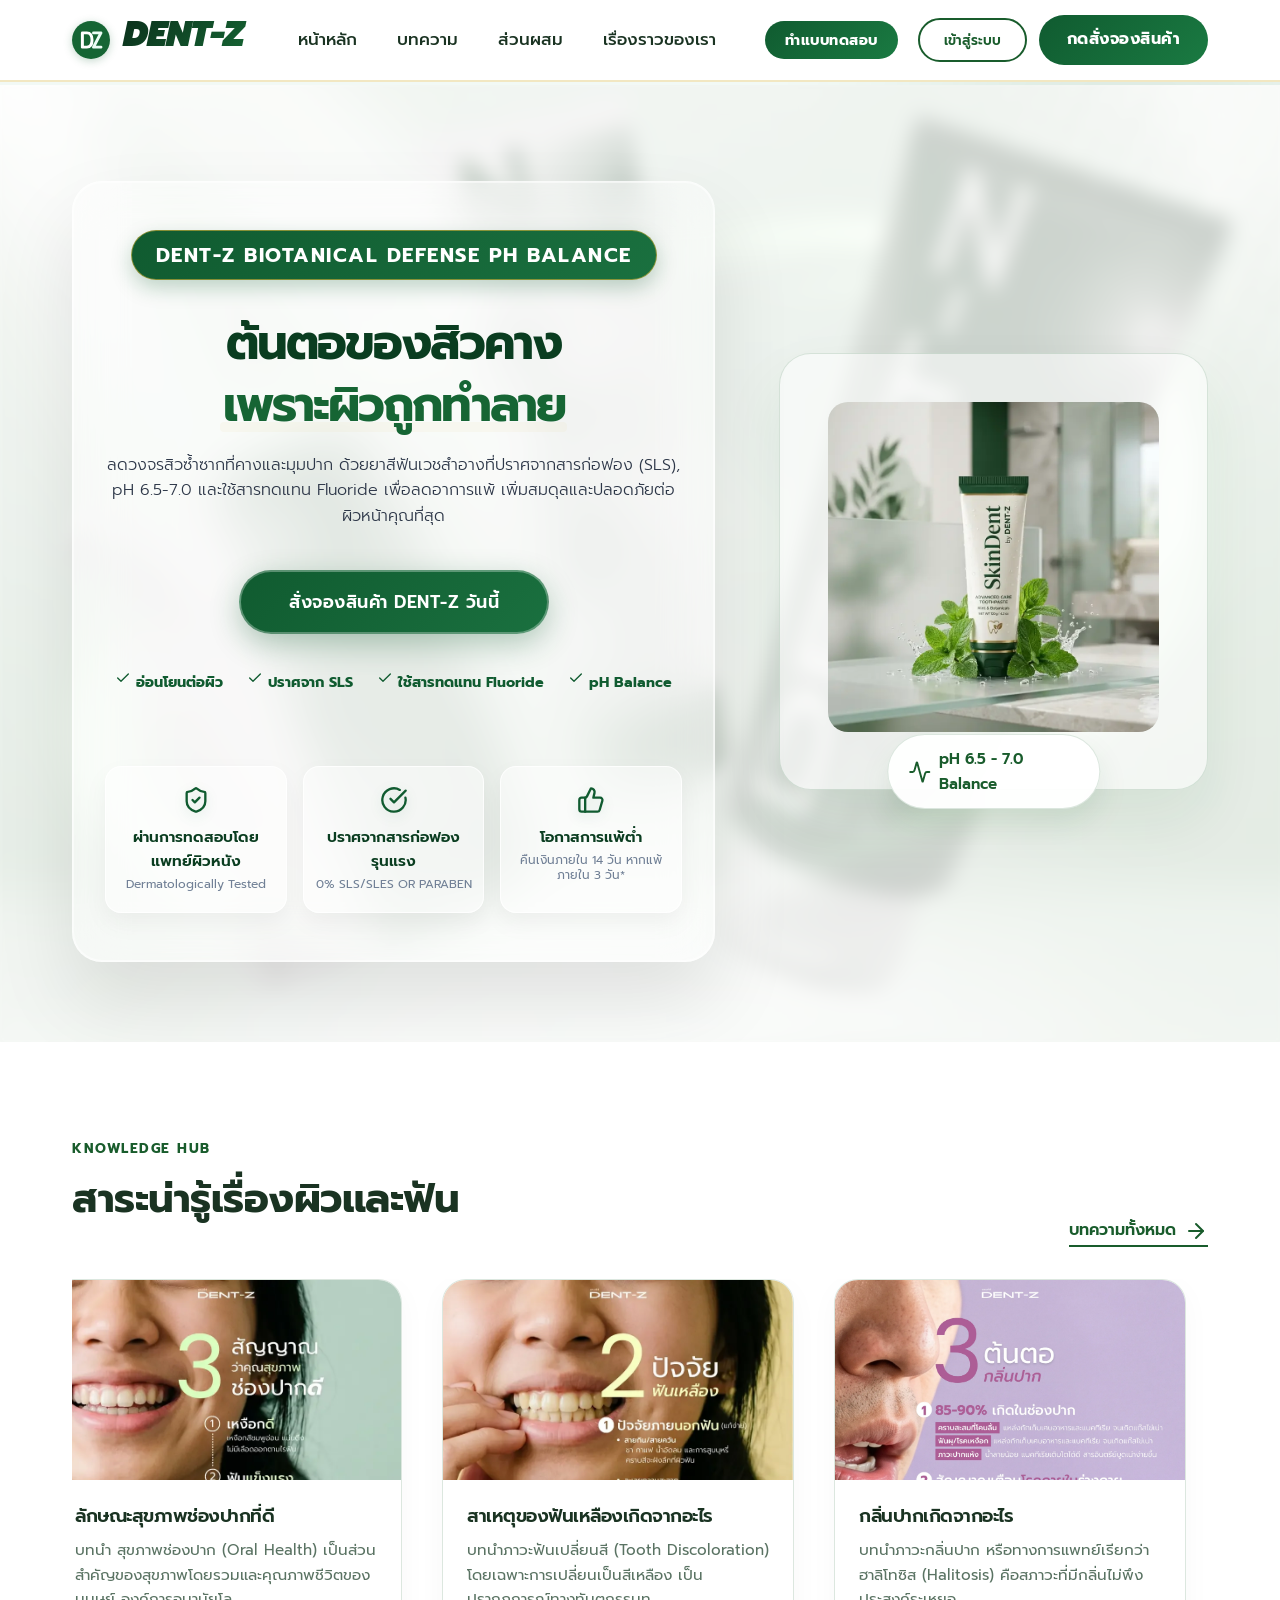
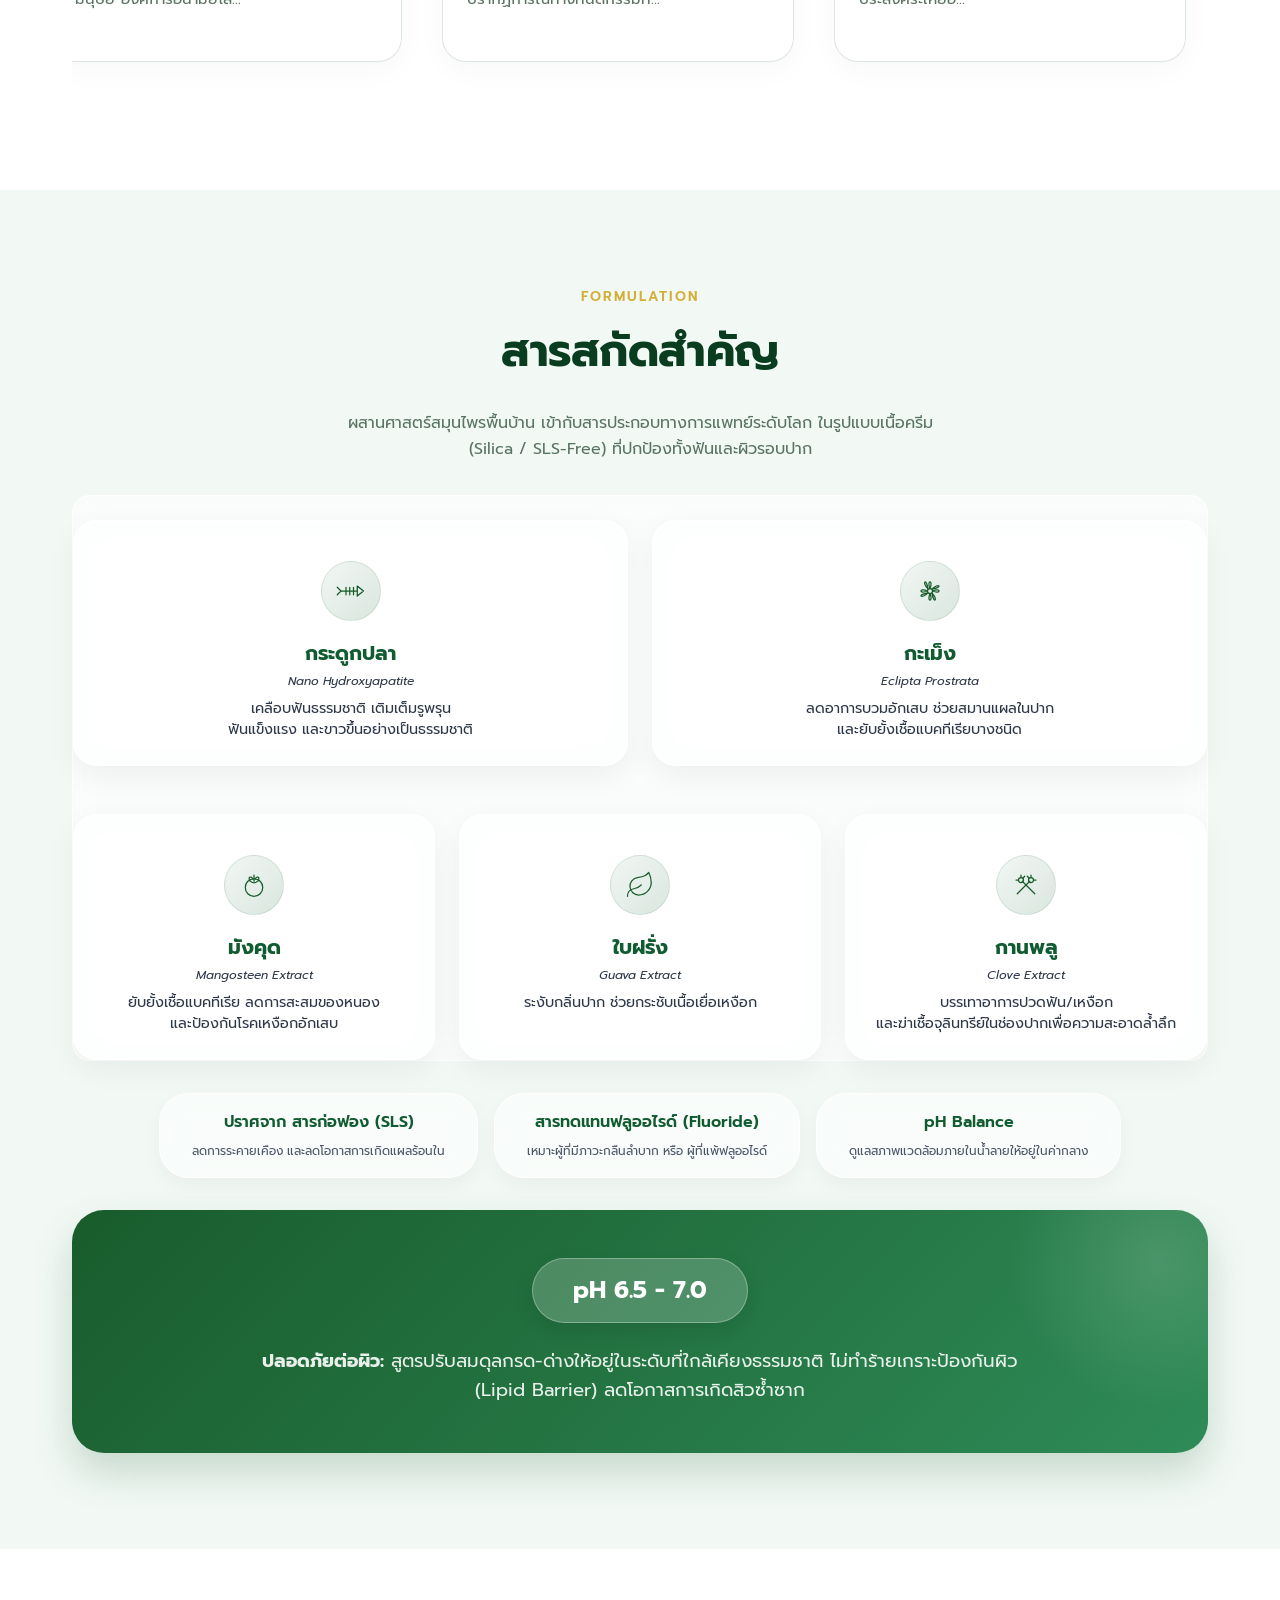
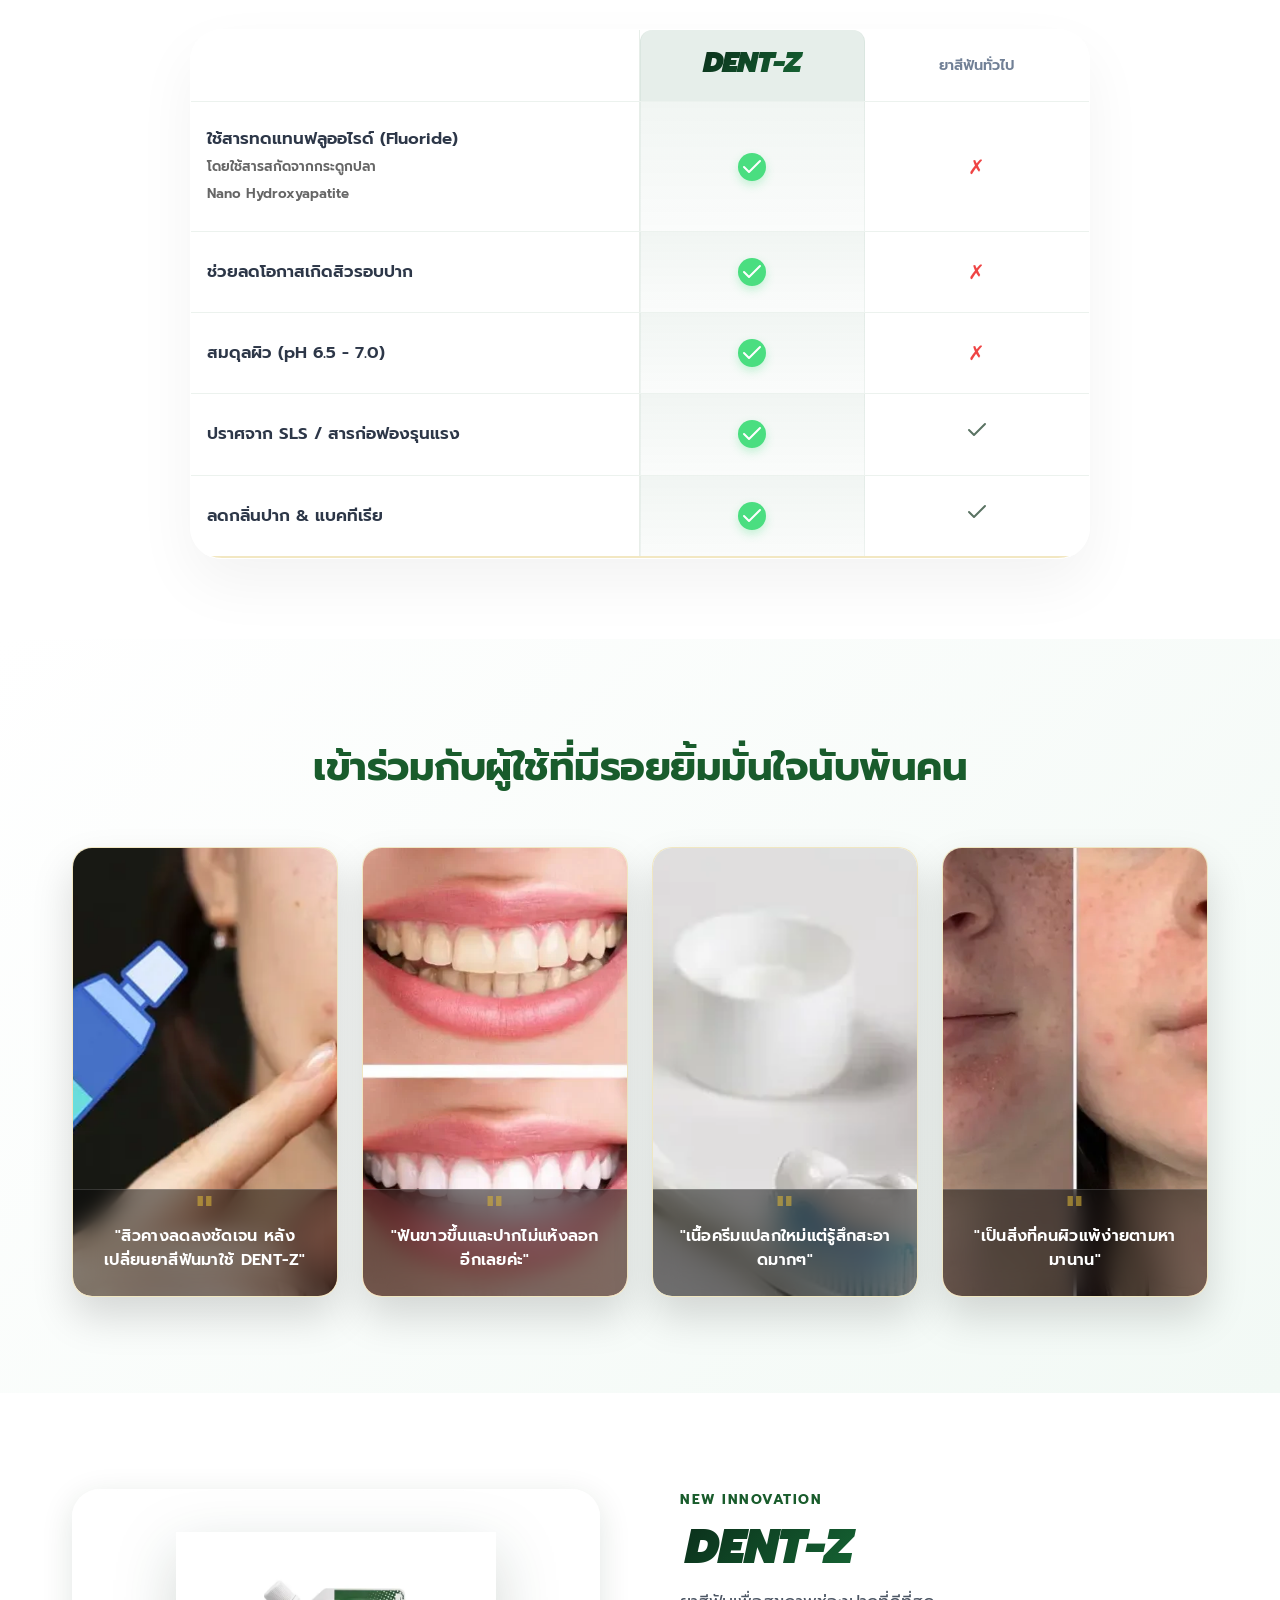
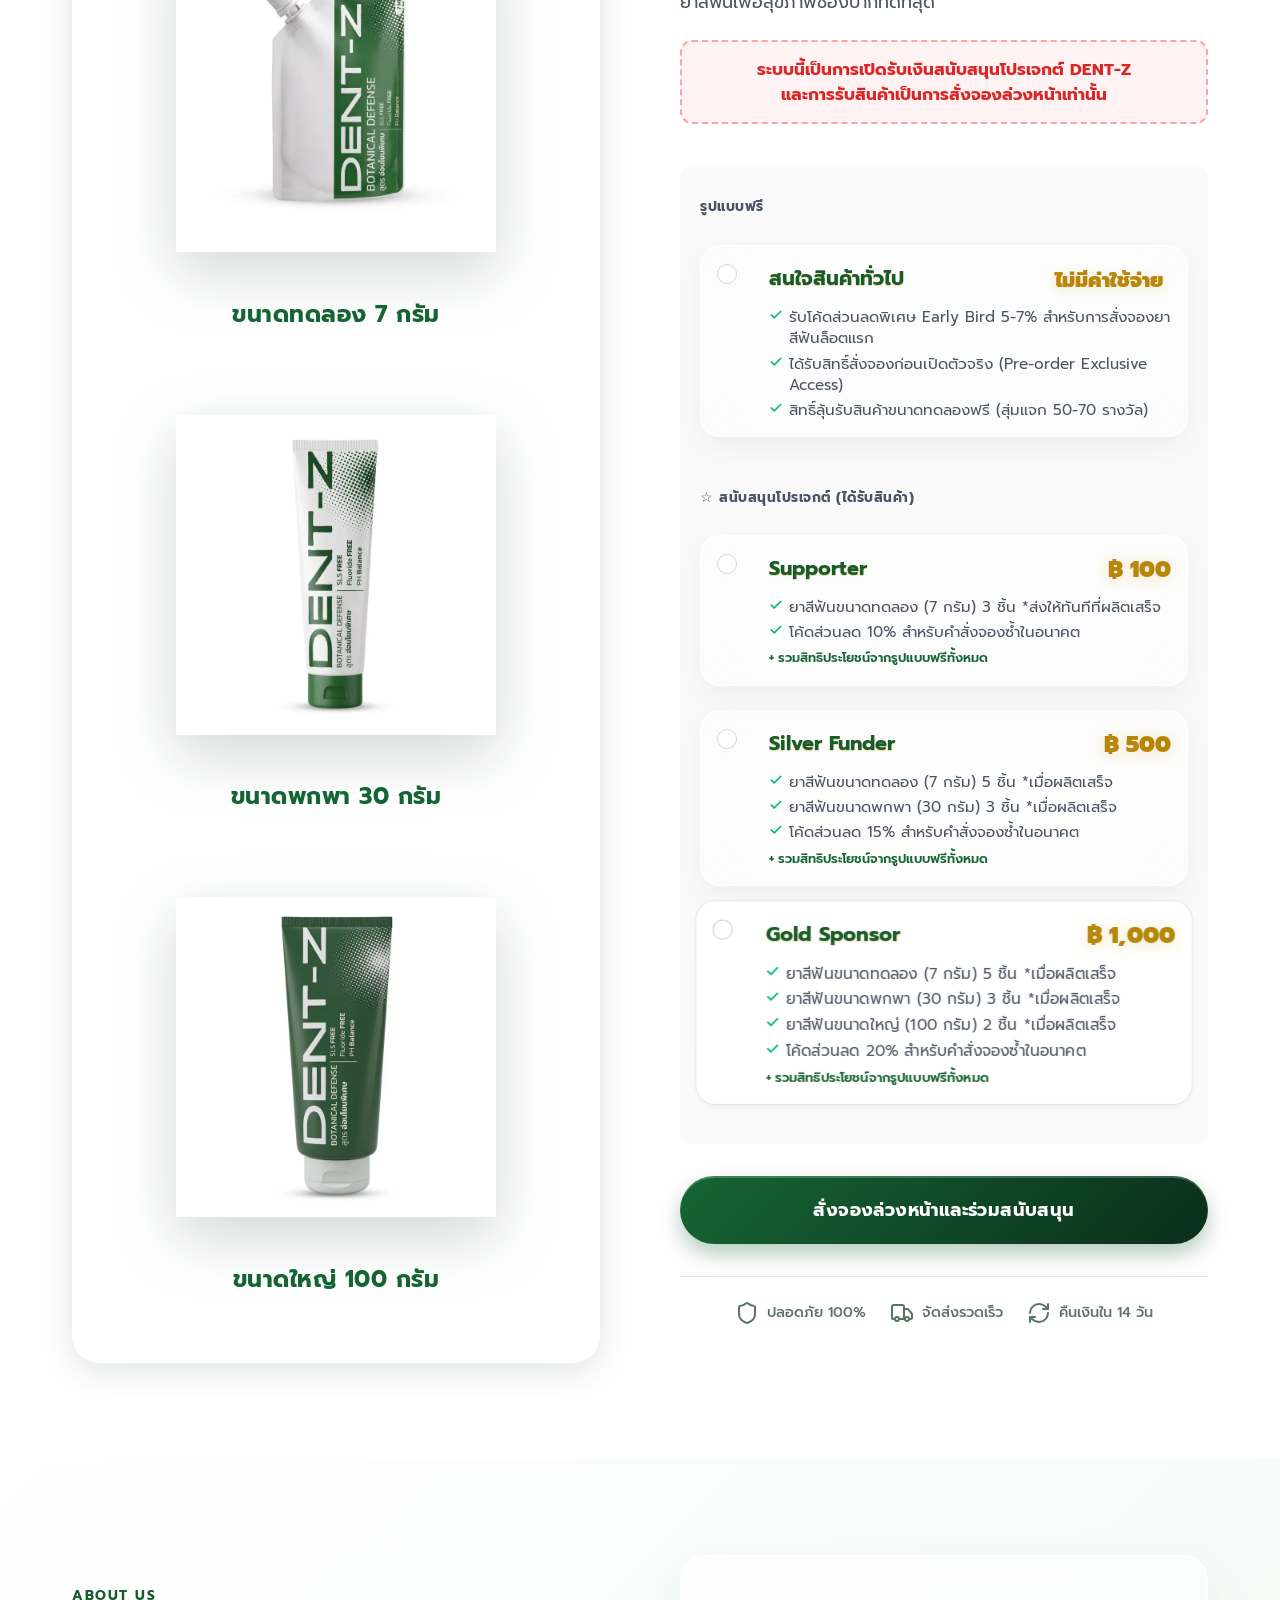
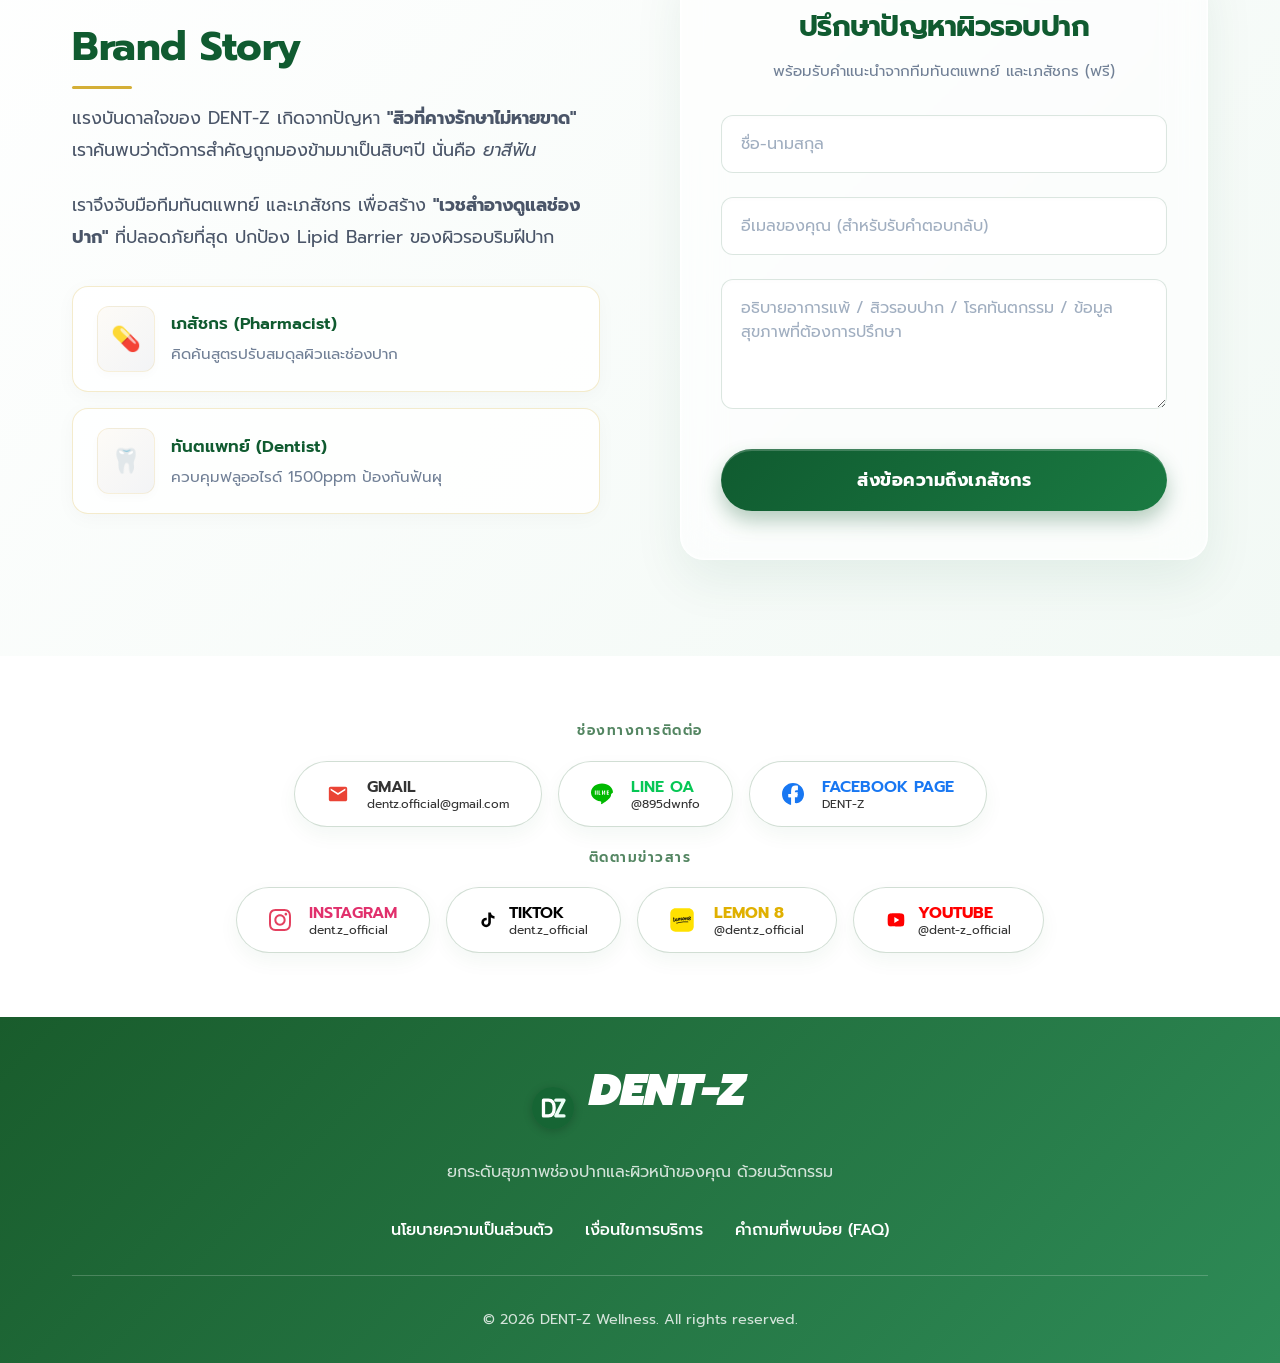
==== index.html @ 04acdfff "fix: update contact channel logos to official brand SVGs, add header logo, and fix order success mod" ====
<!DOCTYPE html><html lang="en"><head>

<!-- DENTZ DATA SECURITY -->
<script id="dentz-data-security">
// Prevent Right-Click
document.addEventListener('contextmenu', function(e) { e.preventDefault(); });
// Prevent DevTools and View Source Shortcuts
document.addEventListener('keydown', function(e) {
  if (e.keyCode === 123) { e.preventDefault(); return false; } // F12
  if (e.ctrlKey && e.shiftKey && (e.keyCode === 73 || e.keyCode === 74 || e.keyCode === 67)) { e.preventDefault(); return false; } // Ctrl+Shift+I/J/C
  if (e.ctrlKey && e.keyCode === 85) { e.preventDefault(); return false; } // Ctrl+U
  if (e.metaKey && e.altKey && (e.keyCode === 73 || e.keyCode === 74 || e.keyCode === 67 || e.keyCode === 85)) { e.preventDefault(); return false; } // Mac equivalent
});
</script>

<script>
  // Polyfills for Firebase Firestore WebChannel bug
  if (typeof AbortController !== 'undefined') {
    AbortController.prototype.cancel = function() { this.abort(); };
  }
  if (typeof XMLHttpRequest !== 'undefined') {
    XMLHttpRequest.prototype.cancel = function() { this.abort(); };
  }
  if (typeof Promise !== 'undefined') {
    Promise.prototype.cancel = function() {};
  }
</script>

    <meta charset="UTF-8">
    <link rel="icon" type="image/svg+xml" href="[data-uri]">
    <meta name="viewport" content="width=device-width, initial-scale=1.0">
    
    <!-- Google Search Console Verification -->
    <meta name="google-site-verification" content="6zXp6u0WmiZlhCP2cnBfmGcrrglFBSzkyrXDxA5XSsM" />
    
    <!-- DENT-Z SEO Tags -->
    <meta name="description" content="DENT-Z นวัตกรรมดูแลผิวรอบปาก ปกป้องและบำรุงอย่างล้ำลึก ลดปัญหาผิวแห้งลอก เพื่อรอยยิ้มที่มั่นใจของคุณ">
    <meta name="keywords" content="DENT-Z, ดูแลผิวรอบปาก, ริมฝีปาก, นวัตกรรมผิวรอบปาก, ลิปสติก, แพทย์, เภสัชกร, ฟัน, รอยยิ้ม">
    <meta property="og:title" content="DENT-Z | นวัตกรรมดูแลผิวรอบปากที่ดีที่สุด">
    <meta property="og:description" content="DENT-Z นวัตกรรมดูแลผิวรอบปาก ปกป้องและบำรุงอย่างล้ำลึก ลดปัญหาผิวแห้งลอก เพื่อรอยยิ้มที่มั่นใจของคุณ">
    <meta property="og:type" content="website">
    <meta property="og:url" content="https://dentz-web.github.io/dentz-website/">
    <meta property="og:image" content="https://dentz-web.github.io/dentz-website/vite.svg">
    
    
    <!-- Favicon & Web App Identity -->
    <link rel="icon" type="image/png" sizes="48x48" href="https://dentz-web.github.io/dentz-website/favicon-48.png" />
    <link rel="icon" type="image/svg+xml" href="https://dentz-web.github.io/dentz-website/favicon.svg" />
    <link rel="shortcut icon" href="https://dentz-web.github.io/dentz-website/favicon-48.png" />
    <link rel="apple-touch-icon" sizes="192x192" href="https://dentz-web.github.io/dentz-website/favicon-192.png" />
    <meta name="apple-mobile-web-app-title" content="Dent-Z">
    <meta name="application-name" content="Dent-Z">
    
    
    <!-- Google Site Name & Structured Data -->
    <meta property="og:site_name" content="DENT-Z">
    <script type="application/ld+json">
    {
      "@context": "https://schema.org",
      "@type": "WebSite",
      "name": "DENT-Z",
      "alternateName": ["Dent-Z", "เดนท์ซี"],
      "url": "https://dentz-web.github.io/dentz-website/"
    }
    </script>
    <script type="application/ld+json">
    {
      "@context": "https://schema.org",
      "@type": "Organization",
      "name": "DENT-Z",
      "url": "https://dentz-web.github.io/dentz-website/",
      "logo": "https://dentz-web.github.io/dentz-website/favicon.svg"
    }
    </script>
    
    <title>DENT-Z | นวัตกรรมดูแลผิวรอบปากที่ดีที่สุด</title>
    <script type="module" crossorigin="">var e=Object.create,t=Object.defineProperty,n=Object.getOwnPropertyDescriptor,r=Object.getOwnPropertyNames,i=Object.getPrototypeOf,a=Object.prototype.hasOwnProperty,o=(e,t)=>()=>(t||(e((t={exports:{}}).exports,t),e=null),t.exports),s=(e,i,o,s)=>{if(i&&typeof i==`object`||typeof i==`function`)for(var c=r(i),l=0,u=c.length,d;l<u;l++)d=c[l],!a.call(e,d)&&d!==o&&t(e,d,{get:(e=>i[e]).bind(null,d),enumerable:!(s=n(i,d))||s.enumerable});return e},c=(n,r,a)=>(a=n==null?{}:e(i(n)),s(r||!n||!n.__esModule?t(a,`default`,{value:n,enumerable:!0}):a,n));(function(){let e=document.createElement(`link`).relList;if(e&&e.supports&&e.supports(`modulepreload`))return;for(let e of document.querySelectorAll(`link[rel="modulepreload"]`))n(e);new MutationObserver(e=>{for(let t of e)if(t.type===`childList`)for(let e of t.addedNodes)e.tagName===`LINK`&&e.rel===`modulepreload`&&n(e)}).observe(document,{childList:!0,subtree:!0});function t(e){let t={};return e.integrity&&(t.integrity=e.integrity),e.referrerPolicy&&(t.referrerPolicy=e.referrerPolicy),e.crossOrigin===`use-credentials`?t.credentials=`include`:e.crossOrigin===`anonymous`?t.credentials=`omit`:t.credentials=`same-origin`,t}function n(e){if(e.ep)return;e.ep=!0;let n=t(e);fetch(e.href,n)}})();var l=o((e=>{var t=Symbol.for(`react.transitional.element`),n=Symbol.for(`react.portal`),r=Symbol.for(`react.fragment`),i=Symbol.for(`react.strict_mode`),a=Symbol.for(`react.profiler`),o=Symbol.for(`react.consumer`),s=Symbol.for(`react.context`),c=Symbol.for(`react.forward_ref`),l=Symbol.for(`react.suspense`),u=Symbol.for(`react.memo`),d=Symbol.for(`react.lazy`),f=Symbol.for(`react.activity`),p=Symbol.iterator;function m(e){return typeof e!=`object`||!e?null:(e=p&&e[p]||e[`@@iterator`],typeof e==`function`?e:null)}var h={isMounted:function(){return!1},enqueueForceUpdate:function(){},enqueueReplaceState:function(){},enqueueSetState:function(){}},g=Object.assign,_={};function v(e,t,n){this.props=e,this.context=t,this.refs=_,this.updater=n||h}v.prototype.isReactComponent={},v.prototype.setState=function(e,t){if(typeof e!=`object`&&typeof e!=`function`&&e!=null)throw Error(`takes an object of state variables to update or a function which returns an object of state variables.`);this.updater.enqueueSetState(this,e,t,`setState`)},v.prototype.forceUpdate=function(e){this.updater.enqueueForceUpdate(this,e,`forceUpdate`)};function y(){}y.prototype=v.prototype;function b(e,t,n){this.props=e,this.context=t,this.refs=_,this.updater=n||h}var x=b.prototype=new y;x.constructor=b,g(x,v.prototype),x.isPureReactComponent=!0;var ee=Array.isArray;function te(){}var S={H:null,A:null,T:null,S:null},ne=Object.prototype.hasOwnProperty;function re(e,n,r){var i=r.ref;return{$$typeof:t,type:e,key:n,ref:i===void 0?null:i,props:r}}function ie(e,t){return re(e.type,t,e.props)}function C(e){return typeof e==`object`&&!!e&&e.$$typeof===t}function ae(e){var t={"=":`=0`,":":`=2`};return`$`+e.replace(/[=:]/g,function(e){return t[e]})}var oe=/\/+/g;function se(e,t){return typeof e==`object`&&e&&e.key!=null?ae(``+e.key):t.toString(36)}function ce(e){switch(e.status){case`fulfilled`:return e.value;case`rejected`:throw e.reason;default:switch(typeof e.status==`string`?e.then(te,te):(e.status=`pending`,e.then(function(t){e.status===`pending`&&(e.status=`fulfilled`,e.value=t)},function(t){e.status===`pending`&&(e.status=`rejected`,e.reason=t)})),e.status){case`fulfilled`:return e.value;case`rejected`:throw e.reason}}throw e}function le(e,r,i,a,o){var s=typeof e;(s===`undefined`||s===`boolean`)&&(e=null);var c=!1;if(e===null)c=!0;else switch(s){case`bigint`:case`string`:case`number`:c=!0;break;case`object`:switch(e.$$typeof){case t:case n:c=!0;break;case d:return c=e._init,le(c(e._payload),r,i,a,o)}}if(c)return o=o(e),c=a===``?`.`+se(e,0):a,ee(o)?(i=``,c!=null&&(i=c.replace(oe,`$&/`)+`/`),le(o,r,i,``,function(e){return e})):o!=null&&(C(o)&&(o=ie(o,i+(o.key==null||e&&e.key===o.key?``:(``+o.key).replace(oe,`$&/`)+`/`)+c)),r.push(o)),1;c=0;var l=a===``?`.`:a+`:`;if(ee(e))for(var u=0;u<e.length;u++)a=e[u],s=l+se(a,u),c+=le(a,r,i,s,o);else if(u=m(e),typeof u==`function`)for(e=u.call(e),u=0;!(a=e.next()).done;)a=a.value,s=l+se(a,u++),c+=le(a,r,i,s,o);else if(s===`object`){if(typeof e.then==`function`)return le(ce(e),r,i,a,o);throw r=String(e),Error(`Objects are not valid as a React child (found: `+(r===`[object Object]`?`object with keys {`+Object.keys(e).join(`, `)+`}`:r)+`). If you meant to render a collection of children, use an array instead.`)}return c}function ue(e,t,n){if(e==null)return e;var r=[],i=0;return le(e,r,``,``,function(e){return t.call(n,e,i++)}),r}function de(e){if(e._status===-1){var t=e._result;t=t(),t.then(function(t){(e._status===0||e._status===-1)&&(e._status=1,e._result=t)},function(t){(e._status===0||e._status===-1)&&(e._status=2,e._result=t)}),e._status===-1&&(e._status=0,e._result=t)}if(e._status===1)return e._result.default;throw e._result}var w=typeof reportError==`function`?reportError:function(e){if(typeof window==`object`&&typeof window.ErrorEvent==`function`){var t=new window.ErrorEvent(`error`,{bubbles:!0,cancelable:!0,message:typeof e==`object`&&e&&typeof e.message==`string`?String(e.message):String(e),error:e});if(!window.dispatchEvent(t))return}else if(typeof process==`object`&&typeof process.emit==`function`){process.emit(`uncaughtException`,e);return}console.error(e)},T={map:ue,forEach:function(e,t,n){ue(e,function(){t.apply(this,arguments)},n)},count:function(e){var t=0;return ue(e,function(){t++}),t},toArray:function(e){return ue(e,function(e){return e})||[]},only:function(e){if(!C(e))throw Error(`React.Children.only expected to receive a single React element child.`);return e}};e.Activity=f,e.Children=T,e.Component=v,e.Fragment=r,e.Profiler=a,e.PureComponent=b,e.StrictMode=i,e.Suspense=l,e.__CLIENT_INTERNALS_DO_NOT_USE_OR_WARN_USERS_THEY_CANNOT_UPGRADE=S,e.__COMPILER_RUNTIME={__proto__:null,c:function(e){return S.H.useMemoCache(e)}},e.cache=function(e){return function(){return e.apply(null,arguments)}},e.cacheSignal=function(){return null},e.cloneElement=function(e,t,n){if(e==null)throw Error(`The argument must be a React element, but you passed `+e+`.`);var r=g({},e.props),i=e.key;if(t!=null)for(a in t.key!==void 0&&(i=``+t.key),t)!ne.call(t,a)||a===`key`||a===`__self`||a===`__source`||a===`ref`&&t.ref===void 0||(r[a]=t[a]);var a=arguments.length-2;if(a===1)r.children=n;else if(1<a){for(var o=Array(a),s=0;s<a;s++)o[s]=arguments[s+2];r.children=o}return re(e.type,i,r)},e.createContext=function(e){return e={$$typeof:s,_currentValue:e,_currentValue2:e,_threadCount:0,Provider:null,Consumer:null},e.Provider=e,e.Consumer={$$typeof:o,_context:e},e},e.createElement=function(e,t,n){var r,i={},a=null;if(t!=null)for(r in t.key!==void 0&&(a=``+t.key),t)ne.call(t,r)&&r!==`key`&&r!==`__self`&&r!==`__source`&&(i[r]=t[r]);var o=arguments.length-2;if(o===1)i.children=n;else if(1<o){for(var s=Array(o),c=0;c<o;c++)s[c]=arguments[c+2];i.children=s}if(e&&e.defaultProps)for(r in o=e.defaultProps,o)i[r]===void 0&&(i[r]=o[r]);return re(e,a,i)},e.createRef=function(){return{current:null}},e.forwardRef=function(e){return{$$typeof:c,render:e}},e.isValidElement=C,e.lazy=function(e){return{$$typeof:d,_payload:{_status:-1,_result:e},_init:de}},e.memo=function(e,t){return{$$typeof:u,type:e,compare:t===void 0?null:t}},e.startTransition=function(e){var t=S.T,n={};S.T=n;try{var r=e(),i=S.S;i!==null&&i(n,r),typeof r==`object`&&r&&typeof r.then==`function`&&r.then(te,w)}catch(e){w(e)}finally{t!==null&&n.types!==null&&(t.types=n.types),S.T=t}},e.unstable_useCacheRefresh=function(){return S.H.useCacheRefresh()},e.use=function(e){return S.H.use(e)},e.useActionState=function(e,t,n){return S.H.useActionState(e,t,n)},e.useCallback=function(e,t){return S.H.useCallback(e,t)},e.useContext=function(e){return S.H.useContext(e)},e.useDebugValue=function(){},e.useDeferredValue=function(e,t){return S.H.useDeferredValue(e,t)},e.useEffect=function(e,t){return S.H.useEffect(e,t)},e.useEffectEvent=function(e){return S.H.useEffectEvent(e)},e.useId=function(){return S.H.useId()},e.useImperativeHandle=function(e,t,n){return S.H.useImperativeHandle(e,t,n)},e.useInsertionEffect=function(e,t){return S.H.useInsertionEffect(e,t)},e.useLayoutEffect=function(e,t){return S.H.useLayoutEffect(e,t)},e.useMemo=function(e,t){return S.H.useMemo(e,t)},e.useOptimistic=function(e,t){return S.H.useOptimistic(e,t)},e.useReducer=function(e,t,n){return S.H.useReducer(e,t,n)},e.useRef=function(e){return S.H.useRef(e)},e.useState=function(e){return S.H.useState(e)},e.useSyncExternalStore=function(e,t,n){return S.H.useSyncExternalStore(e,t,n)},e.useTransition=function(){return S.H.useTransition()},e.version=`19.2.6`})),u=o(((e,t)=>{t.exports=l()})),d=o((e=>{function t(e,t){var n=e.length;e.push(t);a:for(;0<n;){var r=n-1>>>1,a=e[r];if(0<i(a,t))e[r]=t,e[n]=a,n=r;else break a}}function n(e){return e.length===0?null:e[0]}function r(e){if(e.length===0)return null;var t=e[0],n=e.pop();if(n!==t){e[0]=n;a:for(var r=0,a=e.length,o=a>>>1;r<o;){var s=2*(r+1)-1,c=e[s],l=s+1,u=e[l];if(0>i(c,n))l<a&&0>i(u,c)?(e[r]=u,e[l]=n,r=l):(e[r]=c,e[s]=n,r=s);else if(l<a&&0>i(u,n))e[r]=u,e[l]=n,r=l;else break a}}return t}function i(e,t){var n=e.sortIndex-t.sortIndex;return n===0?e.id-t.id:n}if(e.unstable_now=void 0,typeof performance==`object`&&typeof performance.now==`function`){var a=performance;e.unstable_now=function(){return a.now()}}else{var o=Date,s=o.now();e.unstable_now=function(){return o.now()-s}}var c=[],l=[],u=1,d=null,f=3,p=!1,m=!1,h=!1,g=!1,_=typeof setTimeout==`function`?setTimeout:null,v=typeof clearTimeout==`function`?clearTimeout:null,y=typeof setImmediate<`u`?setImmediate:null;function b(e){for(var i=n(l);i!==null;){if(i.callback===null)r(l);else if(i.startTime<=e)r(l),i.sortIndex=i.expirationTime,t(c,i);else break;i=n(l)}}function x(e){if(h=!1,b(e),!m)if(n(c)!==null)m=!0,ee||(ee=!0,C());else{var t=n(l);t!==null&&se(x,t.startTime-e)}}var ee=!1,te=-1,S=5,ne=-1;function re(){return g?!0:!(e.unstable_now()-ne<S)}function ie(){if(g=!1,ee){var t=e.unstable_now();ne=t;var i=!0;try{a:{m=!1,h&&(h=!1,v(te),te=-1),p=!0;var a=f;try{b:{for(b(t),d=n(c);d!==null&&!(d.expirationTime>t&&re());){var o=d.callback;if(typeof o==`function`){d.callback=null,f=d.priorityLevel;var s=o(d.expirationTime<=t);if(t=e.unstable_now(),typeof s==`function`){d.callback=s,b(t),i=!0;break b}d===n(c)&&r(c),b(t)}else r(c);d=n(c)}if(d!==null)i=!0;else{var u=n(l);u!==null&&se(x,u.startTime-t),i=!1}}break a}finally{d=null,f=a,p=!1}i=void 0}}finally{i?C():ee=!1}}}var C;if(typeof y==`function`)C=function(){y(ie)};else if(typeof MessageChannel<`u`){var ae=new MessageChannel,oe=ae.port2;ae.port1.onmessage=ie,C=function(){oe.postMessage(null)}}else C=function(){_(ie,0)};function se(t,n){te=_(function(){t(e.unstable_now())},n)}e.unstable_IdlePriority=5,e.unstable_ImmediatePriority=1,e.unstable_LowPriority=4,e.unstable_NormalPriority=3,e.unstable_Profiling=null,e.unstable_UserBlockingPriority=2,e.unstable_cancelCallback=function(e){e.callback=null},e.unstable_forceFrameRate=function(e){0>e||125<e?console.error(`forceFrameRate takes a positive int between 0 and 125, forcing frame rates higher than 125 fps is not supported`):S=0<e?Math.floor(1e3/e):5},e.unstable_getCurrentPriorityLevel=function(){return f},e.unstable_next=function(e){switch(f){case 1:case 2:case 3:var t=3;break;default:t=f}var n=f;f=t;try{return e()}finally{f=n}},e.unstable_requestPaint=function(){g=!0},e.unstable_runWithPriority=function(e,t){switch(e){case 1:case 2:case 3:case 4:case 5:break;default:e=3}var n=f;f=e;try{return t()}finally{f=n}},e.unstable_scheduleCallback=function(r,i,a){var o=e.unstable_now();switch(typeof a==`object`&&a?(a=a.delay,a=typeof a==`number`&&0<a?o+a:o):a=o,r){case 1:var s=-1;break;case 2:s=250;break;case 5:s=1073741823;break;case 4:s=1e4;break;default:s=5e3}return s=a+s,r={id:u++,callback:i,priorityLevel:r,startTime:a,expirationTime:s,sortIndex:-1},a>o?(r.sortIndex=a,t(l,r),n(c)===null&&r===n(l)&&(h?(v(te),te=-1):h=!0,se(x,a-o))):(r.sortIndex=s,t(c,r),m||p||(m=!0,ee||(ee=!0,C()))),r},e.unstable_shouldYield=re,e.unstable_wrapCallback=function(e){var t=f;return function(){var n=f;f=t;try{return e.apply(this,arguments)}finally{f=n}}}})),f=o(((e,t)=>{t.exports=d()})),p=o((e=>{var t=u();function n(e){var t=`https://react.dev/errors/`+e;if(1<arguments.length){t+=`?args[]=`+encodeURIComponent(arguments[1]);for(var n=2;n<arguments.length;n++)t+=`&args[]=`+encodeURIComponent(arguments[n])}return`Minified React error #`+e+`; visit `+t+` for the full message or use the non-minified dev environment for full errors and additional helpful warnings.`}function r(){}var i={d:{f:r,r:function(){throw Error(n(522))},D:r,C:r,L:r,m:r,X:r,S:r,M:r},p:0,findDOMNode:null},a=Symbol.for(`react.portal`);function o(e,t,n){var r=3<arguments.length&&arguments[3]!==void 0?arguments[3]:null;return{$$typeof:a,key:r==null?null:``+r,children:e,containerInfo:t,implementation:n}}var s=t.__CLIENT_INTERNALS_DO_NOT_USE_OR_WARN_USERS_THEY_CANNOT_UPGRADE;function c(e,t){if(e===`font`)return``;if(typeof t==`string`)return t===`use-credentials`?t:``}e.__DOM_INTERNALS_DO_NOT_USE_OR_WARN_USERS_THEY_CANNOT_UPGRADE=i,e.createPortal=function(e,t){var r=2<arguments.length&&arguments[2]!==void 0?arguments[2]:null;if(!t||t.nodeType!==1&&t.nodeType!==9&&t.nodeType!==11)throw Error(n(299));return o(e,t,null,r)},e.flushSync=function(e){var t=s.T,n=i.p;try{if(s.T=null,i.p=2,e)return e()}finally{s.T=t,i.p=n,i.d.f()}},e.preconnect=function(e,t){typeof e==`string`&&(t?(t=t.crossOrigin,t=typeof t==`string`?t===`use-credentials`?t:``:void 0):t=null,i.d.C(e,t))},e.prefetchDNS=function(e){typeof e==`string`&&i.d.D(e)},e.preinit=function(e,t){if(typeof e==`string`&&t&&typeof t.as==`string`){var n=t.as,r=c(n,t.crossOrigin),a=typeof t.integrity==`string`?t.integrity:void 0,o=typeof t.fetchPriority==`string`?t.fetchPriority:void 0;n===`style`?i.d.S(e,typeof t.precedence==`string`?t.precedence:void 0,{crossOrigin:r,integrity:a,fetchPriority:o}):n===`script`&&i.d.X(e,{crossOrigin:r,integrity:a,fetchPriority:o,nonce:typeof t.nonce==`string`?t.nonce:void 0})}},e.preinitModule=function(e,t){if(typeof e==`string`)if(typeof t==`object`&&t){if(t.as==null||t.as===`script`){var n=c(t.as,t.crossOrigin);i.d.M(e,{crossOrigin:n,integrity:typeof t.integrity==`string`?t.integrity:void 0,nonce:typeof t.nonce==`string`?t.nonce:void 0})}}else t??i.d.M(e)},e.preload=function(e,t){if(typeof e==`string`&&typeof t==`object`&&t&&typeof t.as==`string`){var n=t.as,r=c(n,t.crossOrigin);i.d.L(e,n,{crossOrigin:r,integrity:typeof t.integrity==`string`?t.integrity:void 0,nonce:typeof t.nonce==`string`?t.nonce:void 0,type:typeof t.type==`string`?t.type:void 0,fetchPriority:typeof t.fetchPriority==`string`?t.fetchPriority:void 0,referrerPolicy:typeof t.referrerPolicy==`string`?t.referrerPolicy:void 0,imageSrcSet:typeof t.imageSrcSet==`string`?t.imageSrcSet:void 0,imageSizes:typeof t.imageSizes==`string`?t.imageSizes:void 0,media:typeof t.media==`string`?t.media:void 0})}},e.preloadModule=function(e,t){if(typeof e==`string`)if(t){var n=c(t.as,t.crossOrigin);i.d.m(e,{as:typeof t.as==`string`&&t.as!==`script`?t.as:void 0,crossOrigin:n,integrity:typeof t.integrity==`string`?t.integrity:void 0})}else i.d.m(e)},e.requestFormReset=function(e){i.d.r(e)},e.unstable_batchedUpdates=function(e,t){return e(t)},e.useFormState=function(e,t,n){return s.H.useFormState(e,t,n)},e.useFormStatus=function(){return s.H.useHostTransitionStatus()},e.version=`19.2.6`})),m=o(((e,t)=>{function n(){if(!(typeof __REACT_DEVTOOLS_GLOBAL_HOOK__>`u`||typeof __REACT_DEVTOOLS_GLOBAL_HOOK__.checkDCE!=`function`))try{__REACT_DEVTOOLS_GLOBAL_HOOK__.checkDCE(n)}catch(e){console.error(e)}}n(),t.exports=p()})),h=o((e=>{var t=f(),n=u(),r=m();function i(e){var t=`https://react.dev/errors/`+e;if(1<arguments.length){t+=`?args[]=`+encodeURIComponent(arguments[1]);for(var n=2;n<arguments.length;n++)t+=`&args[]=`+encodeURIComponent(arguments[n])}return`Minified React error #`+e+`; visit `+t+` for the full message or use the non-minified dev environment for full errors and additional helpful warnings.`}function a(e){return!(!e||e.nodeType!==1&&e.nodeType!==9&&e.nodeType!==11)}function o(e){var t=e,n=e;if(e.alternate)for(;t.return;)t=t.return;else{e=t;do t=e,t.flags&4098&&(n=t.return),e=t.return;while(e)}return t.tag===3?n:null}function s(e){if(e.tag===13){var t=e.memoizedState;if(t===null&&(e=e.alternate,e!==null&&(t=e.memoizedState)),t!==null)return t.dehydrated}return null}function c(e){if(e.tag===31){var t=e.memoizedState;if(t===null&&(e=e.alternate,e!==null&&(t=e.memoizedState)),t!==null)return t.dehydrated}return null}function l(e){if(o(e)!==e)throw Error(i(188))}function d(e){var t=e.alternate;if(!t){if(t=o(e),t===null)throw Error(i(188));return t===e?e:null}for(var n=e,r=t;;){var a=n.return;if(a===null)break;var s=a.alternate;if(s===null){if(r=a.return,r!==null){n=r;continue}break}if(a.child===s.child){for(s=a.child;s;){if(s===n)return l(a),e;if(s===r)return l(a),t;s=s.sibling}throw Error(i(188))}if(n.return!==r.return)n=a,r=s;else{for(var c=!1,u=a.child;u;){if(u===n){c=!0,n=a,r=s;break}if(u===r){c=!0,r=a,n=s;break}u=u.sibling}if(!c){for(u=s.child;u;){if(u===n){c=!0,n=s,r=a;break}if(u===r){c=!0,r=s,n=a;break}u=u.sibling}if(!c)throw Error(i(189))}}if(n.alternate!==r)throw Error(i(190))}if(n.tag!==3)throw Error(i(188));return n.stateNode.current===n?e:t}function p(e){var t=e.tag;if(t===5||t===26||t===27||t===6)return e;for(e=e.child;e!==null;){if(t=p(e),t!==null)return t;e=e.sibling}return null}var h=Object.assign,g=Symbol.for(`react.element`),_=Symbol.for(`react.transitional.element`),v=Symbol.for(`react.portal`),y=Symbol.for(`react.fragment`),b=Symbol.for(`react.strict_mode`),x=Symbol.for(`react.profiler`),ee=Symbol.for(`react.consumer`),te=Symbol.for(`react.context`),S=Symbol.for(`react.forward_ref`),ne=Symbol.for(`react.suspense`),re=Symbol.for(`react.suspense_list`),ie=Symbol.for(`react.memo`),C=Symbol.for(`react.lazy`),ae=Symbol.for(`react.activity`),oe=Symbol.for(`react.memo_cache_sentinel`),se=Symbol.iterator;function ce(e){return typeof e!=`object`||!e?null:(e=se&&e[se]||e[`@@iterator`],typeof e==`function`?e:null)}var le=Symbol.for(`react.client.reference`);function ue(e){if(e==null)return null;if(typeof e==`function`)return e.$$typeof===le?null:e.displayName||e.name||null;if(typeof e==`string`)return e;switch(e){case y:return`Fragment`;case x:return`Profiler`;case b:return`StrictMode`;case ne:return`Suspense`;case re:return`SuspenseList`;case ae:return`Activity`}if(typeof e==`object`)switch(e.$$typeof){case v:return`Portal`;case te:return e.displayName||`Context`;case ee:return(e._context.displayName||`Context`)+`.Consumer`;case S:var t=e.render;return e=e.displayName,e||=(e=t.displayName||t.name||``,e===``?`ForwardRef`:`ForwardRef(`+e+`)`),e;case ie:return t=e.displayName||null,t===null?ue(e.type)||`Memo`:t;case C:t=e._payload,e=e._init;try{return ue(e(t))}catch{}}return null}var de=Array.isArray,w=n.__CLIENT_INTERNALS_DO_NOT_USE_OR_WARN_USERS_THEY_CANNOT_UPGRADE,T=r.__DOM_INTERNALS_DO_NOT_USE_OR_WARN_USERS_THEY_CANNOT_UPGRADE,fe={pending:!1,data:null,method:null,action:null},pe=[],me=-1;function he(e){return{current:e}}function ge(e){0>me||(e.current=pe[me],pe[me]=null,me--)}function E(e,t){me++,pe[me]=e.current,e.current=t}var _e=he(null),ve=he(null),ye=he(null),be=he(null);function xe(e,t){switch(E(ye,t),E(ve,e),E(_e,null),t.nodeType){case 9:case 11:e=(e=t.documentElement)&&(e=e.namespaceURI)?Hd(e):0;break;default:if(e=t.tagName,t=t.namespaceURI)t=Hd(t),e=Ud(t,e);else switch(e){case`svg`:e=1;break;case`math`:e=2;break;default:e=0}}ge(_e),E(_e,e)}function Se(){ge(_e),ge(ve),ge(ye)}function Ce(e){e.memoizedState!==null&&E(be,e);var t=_e.current,n=Ud(t,e.type);t!==n&&(E(ve,e),E(_e,n))}function we(e){ve.current===e&&(ge(_e),ge(ve)),be.current===e&&(ge(be),Qf._currentValue=fe)}var Te,D;function Ee(e){if(Te===void 0)try{throw Error()}catch(e){var t=e.stack.trim().match(/\n( *(at )?)/);Te=t&&t[1]||``,D=-1<e.stack.indexOf(`
    at`)?` (<anonymous>)`:-1<e.stack.indexOf(`@`)?`@unknown:0:0`:``}return`
`+Te+e+D}var De=!1;function Oe(e,t){if(!e||De)return``;De=!0;var n=Error.prepareStackTrace;Error.prepareStackTrace=void 0;try{var r={DetermineComponentFrameRoot:function(){try{if(t){var n=function(){throw Error()};if(Object.defineProperty(n.prototype,"props",{set:function(){throw Error()}}),typeof Reflect==`object`&&Reflect.construct){try{Reflect.construct(n,[])}catch(e){var r=e}Reflect.construct(e,[],n)}else{try{n.call()}catch(e){r=e}e.call(n.prototype)}}else{try{throw Error()}catch(e){r=e}(n=e())&&typeof n.catch==`function`&&n.catch(function(){})}}catch(e){if(e&&r&&typeof e.stack==`string`)return[e.stack,r.stack]}return[null,null]}};r.DetermineComponentFrameRoot.displayName=`DetermineComponentFrameRoot`;var i=Object.getOwnPropertyDescriptor(r.DetermineComponentFrameRoot,`name`);i&&i.configurable&&Object.defineProperty(r.DetermineComponentFrameRoot,"name",{value:`DetermineComponentFrameRoot`});var a=r.DetermineComponentFrameRoot(),o=a[0],s=a[1];if(o&&s){var c=o.split(`
`),l=s.split(`
`);for(i=r=0;r<c.length&&!c[r].includes(`DetermineComponentFrameRoot`);)r++;for(;i<l.length&&!l[i].includes(`DetermineComponentFrameRoot`);)i++;if(r===c.length||i===l.length)for(r=c.length-1,i=l.length-1;1<=r&&0<=i&&c[r]!==l[i];)i--;for(;1<=r&&0<=i;r--,i--)if(c[r]!==l[i]){if(r!==1||i!==1)do if(r--,i--,0>i||c[r]!==l[i]){var u=`
`+c[r].replace(` at new `,` at `);return e.displayName&&u.includes(`<anonymous>`)&&(u=u.replace(`<anonymous>`,e.displayName)),u}while(1<=r&&0<=i);break}}}finally{De=!1,Error.prepareStackTrace=n}return(n=e?e.displayName||e.name:``)?Ee(n):``}function ke(e,t){switch(e.tag){case 26:case 27:case 5:return Ee(e.type);case 16:return Ee(`Lazy`);case 13:return e.child!==t&&t!==null?Ee(`Suspense Fallback`):Ee(`Suspense`);case 19:return Ee(`SuspenseList`);case 0:case 15:return Oe(e.type,!1);case 11:return Oe(e.type.render,!1);case 1:return Oe(e.type,!0);case 31:return Ee(`Activity`);default:return``}}function Ae(e){try{var t=``,n=null;do t+=ke(e,n),n=e,e=e.return;while(e);return t}catch(e){return`
Error generating stack: `+e.message+`
`+e.stack}}var je=Object.prototype.hasOwnProperty,Me=t.unstable_scheduleCallback,Ne=t.unstable_cancelCallback,Pe=t.unstable_shouldYield,Fe=t.unstable_requestPaint,Ie=t.unstable_now,Le=t.unstable_getCurrentPriorityLevel,Re=t.unstable_ImmediatePriority,ze=t.unstable_UserBlockingPriority,Be=t.unstable_NormalPriority,Ve=t.unstable_LowPriority,He=t.unstable_IdlePriority,Ue=t.log,We=t.unstable_setDisableYieldValue,Ge=null,Ke=null;function qe(e){if(typeof Ue==`function`&&We(e),Ke&&typeof Ke.setStrictMode==`function`)try{Ke.setStrictMode(Ge,e)}catch{}}var Je=Math.clz32?Math.clz32:Ze,Ye=Math.log,Xe=Math.LN2;function Ze(e){return e>>>=0,e===0?32:31-(Ye(e)/Xe|0)|0}var Qe=256,$e=262144,et=4194304;function tt(e){var t=e&42;if(t!==0)return t;switch(e&-e){case 1:return 1;case 2:return 2;case 4:return 4;case 8:return 8;case 16:return 16;case 32:return 32;case 64:return 64;case 128:return 128;case 256:case 512:case 1024:case 2048:case 4096:case 8192:case 16384:case 32768:case 65536:case 131072:return e&261888;case 262144:case 524288:case 1048576:case 2097152:return e&3932160;case 4194304:case 8388608:case 16777216:case 33554432:return e&62914560;case 67108864:return 67108864;case 134217728:return 134217728;case 268435456:return 268435456;case 536870912:return 536870912;case 1073741824:return 0;default:return e}}function nt(e,t,n){var r=e.pendingLanes;if(r===0)return 0;var i=0,a=e.suspendedLanes,o=e.pingedLanes;e=e.warmLanes;var s=r&134217727;return s===0?(s=r&~a,s===0?o===0?n||(n=r&~e,n!==0&&(i=tt(n))):i=tt(o):i=tt(s)):(r=s&~a,r===0?(o&=s,o===0?n||(n=s&~e,n!==0&&(i=tt(n))):i=tt(o)):i=tt(r)),i===0?0:t!==0&&t!==i&&(t&a)===0&&(a=i&-i,n=t&-t,a>=n||a===32&&n&4194048)?t:i}function rt(e,t){return(e.pendingLanes&~(e.suspendedLanes&~e.pingedLanes)&t)===0}function it(e,t){switch(e){case 1:case 2:case 4:case 8:case 64:return t+250;case 16:case 32:case 128:case 256:case 512:case 1024:case 2048:case 4096:case 8192:case 16384:case 32768:case 65536:case 131072:case 262144:case 524288:case 1048576:case 2097152:return t+5e3;case 4194304:case 8388608:case 16777216:case 33554432:return-1;case 67108864:case 134217728:case 268435456:case 536870912:case 1073741824:return-1;default:return-1}}function at(){var e=et;return et<<=1,!(et&62914560)&&(et=4194304),e}function ot(e){for(var t=[],n=0;31>n;n++)t.push(e);return t}function st(e,t){e.pendingLanes|=t,t!==268435456&&(e.suspendedLanes=0,e.pingedLanes=0,e.warmLanes=0)}function ct(e,t,n,r,i,a){var o=e.pendingLanes;e.pendingLanes=n,e.suspendedLanes=0,e.pingedLanes=0,e.warmLanes=0,e.expiredLanes&=n,e.entangledLanes&=n,e.errorRecoveryDisabledLanes&=n,e.shellSuspendCounter=0;var s=e.entanglements,c=e.expirationTimes,l=e.hiddenUpdates;for(n=o&~n;0<n;){var u=31-Je(n),d=1<<u;s[u]=0,c[u]=-1;var f=l[u];if(f!==null)for(l[u]=null,u=0;u<f.length;u++){var p=f[u];p!==null&&(p.lane&=-536870913)}n&=~d}r!==0&&lt(e,r,0),a!==0&&i===0&&e.tag!==0&&(e.suspendedLanes|=a&~(o&~t))}function lt(e,t,n){e.pendingLanes|=t,e.suspendedLanes&=~t;var r=31-Je(t);e.entangledLanes|=t,e.entanglements[r]=e.entanglements[r]|1073741824|n&261930}function ut(e,t){var n=e.entangledLanes|=t;for(e=e.entanglements;n;){var r=31-Je(n),i=1<<r;i&t|e[r]&t&&(e[r]|=t),n&=~i}}function dt(e,t){var n=t&-t;return n=n&42?1:ft(n),(n&(e.suspendedLanes|t))===0?n:0}function ft(e){switch(e){case 2:e=1;break;case 8:e=4;break;case 32:e=16;break;case 256:case 512:case 1024:case 2048:case 4096:case 8192:case 16384:case 32768:case 65536:case 131072:case 262144:case 524288:case 1048576:case 2097152:case 4194304:case 8388608:case 16777216:case 33554432:e=128;break;case 268435456:e=134217728;break;default:e=0}return e}function pt(e){return e&=-e,2<e?8<e?e&134217727?32:268435456:8:2}function mt(){var e=T.p;return e===0?(e=window.event,e===void 0?32:mp(e.type)):e}function ht(e,t){var n=T.p;try{return T.p=e,t()}finally{T.p=n}}var gt=Math.random().toString(36).slice(2),_t=`__reactFiber$`+gt,vt=`__reactProps$`+gt,yt=`__reactContainer$`+gt,bt=`__reactEvents$`+gt,xt=`__reactListeners$`+gt,St=`__reactHandles$`+gt,Ct=`__reactResources$`+gt,wt=`__reactMarker$`+gt;function Tt(e){delete e[_t],delete e[vt],delete e[bt],delete e[xt],delete e[St]}function O(e){var t=e[_t];if(t)return t;for(var n=e.parentNode;n;){if(t=n[yt]||n[_t]){if(n=t.alternate,t.child!==null||n!==null&&n.child!==null)for(e=df(e);e!==null;){if(n=e[_t])return n;e=df(e)}return t}e=n,n=e.parentNode}return null}function Et(e){if(e=e[_t]||e[yt]){var t=e.tag;if(t===5||t===6||t===13||t===31||t===26||t===27||t===3)return e}return null}function Dt(e){var t=e.tag;if(t===5||t===26||t===27||t===6)return e.stateNode;throw Error(i(33))}function Ot(e){var t=e[Ct];return t||=e[Ct]={hoistableStyles:new Map,hoistableScripts:new Map},t}function kt(e){e[wt]=!0}var At=new Set,jt={};function Mt(e,t){Nt(e,t),Nt(e+`Capture`,t)}function Nt(e,t){for(jt[e]=t,e=0;e<t.length;e++)At.add(t[e])}var Pt=RegExp(`^[:A-Z_a-z\\u00C0-\\u00D6\\u00D8-\\u00F6\\u00F8-\\u02FF\\u0370-\\u037D\\u037F-\\u1FFF\\u200C-\\u200D\\u2070-\\u218F\\u2C00-\\u2FEF\\u3001-\\uD7FF\\uF900-\\uFDCF\\uFDF0-\\uFFFD][:A-Z_a-z\\u00C0-\\u00D6\\u00D8-\\u00F6\\u00F8-\\u02FF\\u0370-\\u037D\\u037F-\\u1FFF\\u200C-\\u200D\\u2070-\\u218F\\u2C00-\\u2FEF\\u3001-\\uD7FF\\uF900-\\uFDCF\\uFDF0-\\uFFFD\\-.0-9\\u00B7\\u0300-\\u036F\\u203F-\\u2040]*$`),Ft={},It={};function Lt(e){return je.call(It,e)?!0:je.call(Ft,e)?!1:Pt.test(e)?It[e]=!0:(Ft[e]=!0,!1)}function Rt(e,t,n){if(Lt(t))if(n===null)e.removeAttribute(t);else{switch(typeof n){case`undefined`:case`function`:case`symbol`:e.removeAttribute(t);return;case`boolean`:var r=t.toLowerCase().slice(0,5);if(r!==`data-`&&r!==`aria-`){e.removeAttribute(t);return}}e.setAttribute(t,``+n)}}function zt(e,t,n){if(n===null)e.removeAttribute(t);else{switch(typeof n){case`undefined`:case`function`:case`symbol`:case`boolean`:e.removeAttribute(t);return}e.setAttribute(t,``+n)}}function Bt(e,t,n,r){if(r===null)e.removeAttribute(n);else{switch(typeof r){case`undefined`:case`function`:case`symbol`:case`boolean`:e.removeAttribute(n);return}e.setAttributeNS(t,n,``+r)}}function k(e){switch(typeof e){case`bigint`:case`boolean`:case`number`:case`string`:case`undefined`:return e;case`object`:return e;default:return``}}function Vt(e){var t=e.type;return(e=e.nodeName)&&e.toLowerCase()===`input`&&(t===`checkbox`||t===`radio`)}function Ht(e,t,n){var r=Object.getOwnPropertyDescriptor(e.constructor.prototype,t);if(!e.hasOwnProperty(t)&&r!==void 0&&typeof r.get==`function`&&typeof r.set==`function`){var i=r.get,a=r.set;return Object.defineProperty(e,t,{configurable:!0,get:function(){return i.call(this)},set:function(e){n=``+e,a.call(this,e)}}),Object.defineProperty(e,t,{enumerable:r.enumerable}),{getValue:function(){return n},setValue:function(e){n=``+e},stopTracking:function(){e._valueTracker=null,delete e[t]}}}}function Ut(e){if(!e._valueTracker){var t=Vt(e)?`checked`:`value`;e._valueTracker=Ht(e,t,``+e[t])}}function Wt(e){if(!e)return!1;var t=e._valueTracker;if(!t)return!0;var n=t.getValue(),r=``;return e&&(r=Vt(e)?e.checked?`true`:`false`:e.value),e=r,e===n?!1:(t.setValue(e),!0)}function Gt(e){if(e||=typeof document<`u`?document:void 0,e===void 0)return null;try{return e.activeElement||e.body}catch{return e.body}}var Kt=/[\n"\\]/g;function qt(e){return e.replace(Kt,function(e){return`\\`+e.charCodeAt(0).toString(16)+` `})}function Jt(e,t,n,r,i,a,o,s){e.name=``,o!=null&&typeof o!=`function`&&typeof o!=`symbol`&&typeof o!=`boolean`?e.type=o:e.removeAttribute(`type`),t==null?o!==`submit`&&o!==`reset`||e.removeAttribute(`value`):o===`number`?(t===0&&e.value===``||e.value!=t)&&(e.value=``+k(t)):e.value!==``+k(t)&&(e.value=``+k(t)),t==null?n==null?r!=null&&e.removeAttribute(`value`):Xt(e,o,k(n)):Xt(e,o,k(t)),i==null&&a!=null&&(e.defaultChecked=!!a),i!=null&&(e.checked=i&&typeof i!=`function`&&typeof i!=`symbol`),s!=null&&typeof s!=`function`&&typeof s!=`symbol`&&typeof s!=`boolean`?e.name=``+k(s):e.removeAttribute(`name`)}function Yt(e,t,n,r,i,a,o,s){if(a!=null&&typeof a!=`function`&&typeof a!=`symbol`&&typeof a!=`boolean`&&(e.type=a),t!=null||n!=null){if(!(a!==`submit`&&a!==`reset`||t!=null)){Ut(e);return}n=n==null?``:``+k(n),t=t==null?n:``+k(t),s||t===e.value||(e.value=t),e.defaultValue=t}r??=i,r=typeof r!=`function`&&typeof r!=`symbol`&&!!r,e.checked=s?e.checked:!!r,e.defaultChecked=!!r,o!=null&&typeof o!=`function`&&typeof o!=`symbol`&&typeof o!=`boolean`&&(e.name=o),Ut(e)}function Xt(e,t,n){t===`number`&&Gt(e.ownerDocument)===e||e.defaultValue===``+n||(e.defaultValue=``+n)}function Zt(e,t,n,r){if(e=e.options,t){t={};for(var i=0;i<n.length;i++)t[`$`+n[i]]=!0;for(n=0;n<e.length;n++)i=t.hasOwnProperty(`$`+e[n].value),e[n].selected!==i&&(e[n].selected=i),i&&r&&(e[n].defaultSelected=!0)}else{for(n=``+k(n),t=null,i=0;i<e.length;i++){if(e[i].value===n){e[i].selected=!0,r&&(e[i].defaultSelected=!0);return}t!==null||e[i].disabled||(t=e[i])}t!==null&&(t.selected=!0)}}function Qt(e,t,n){if(t!=null&&(t=``+k(t),t!==e.value&&(e.value=t),n==null)){e.defaultValue!==t&&(e.defaultValue=t);return}e.defaultValue=n==null?``:``+k(n)}function $t(e,t,n,r){if(t==null){if(r!=null){if(n!=null)throw Error(i(92));if(de(r)){if(1<r.length)throw Error(i(93));r=r[0]}n=r}n??=``,t=n}n=k(t),e.defaultValue=n,r=e.textContent,r===n&&r!==``&&r!==null&&(e.value=r),Ut(e)}function en(e,t){if(t){var n=e.firstChild;if(n&&n===e.lastChild&&n.nodeType===3){n.nodeValue=t;return}}e.textContent=t}var tn=new Set(`animationIterationCount aspectRatio borderImageOutset borderImageSlice borderImageWidth boxFlex boxFlexGroup boxOrdinalGroup columnCount columns flex flexGrow flexPositive flexShrink flexNegative flexOrder gridArea gridRow gridRowEnd gridRowSpan gridRowStart gridColumn gridColumnEnd gridColumnSpan gridColumnStart fontWeight lineClamp lineHeight opacity order orphans scale tabSize widows zIndex zoom fillOpacity floodOpacity stopOpacity strokeDasharray strokeDashoffset strokeMiterlimit strokeOpacity strokeWidth MozAnimationIterationCount MozBoxFlex MozBoxFlexGroup MozLineClamp msAnimationIterationCount msFlex msZoom msFlexGrow msFlexNegative msFlexOrder msFlexPositive msFlexShrink msGridColumn msGridColumnSpan msGridRow msGridRowSpan WebkitAnimationIterationCount WebkitBoxFlex WebKitBoxFlexGroup WebkitBoxOrdinalGroup WebkitColumnCount WebkitColumns WebkitFlex WebkitFlexGrow WebkitFlexPositive WebkitFlexShrink WebkitLineClamp`.split(` `));function nn(e,t,n){var r=t.indexOf(`--`)===0;n==null||typeof n==`boolean`||n===``?r?e.setProperty(t,``):t===`float`?e.cssFloat=``:e[t]=``:r?e.setProperty(t,n):typeof n!=`number`||n===0||tn.has(t)?t===`float`?e.cssFloat=n:e[t]=(``+n).trim():e[t]=n+`px`}function rn(e,t,n){if(t!=null&&typeof t!=`object`)throw Error(i(62));if(e=e.style,n!=null){for(var r in n)!n.hasOwnProperty(r)||t!=null&&t.hasOwnProperty(r)||(r.indexOf(`--`)===0?e.setProperty(r,``):r===`float`?e.cssFloat=``:e[r]=``);for(var a in t)r=t[a],t.hasOwnProperty(a)&&n[a]!==r&&nn(e,a,r)}else for(var o in t)t.hasOwnProperty(o)&&nn(e,o,t[o])}function an(e){if(e.indexOf(`-`)===-1)return!1;switch(e){case`annotation-xml`:case`color-profile`:case`font-face`:case`font-face-src`:case`font-face-uri`:case`font-face-format`:case`font-face-name`:case`missing-glyph`:return!1;default:return!0}}var on=new Map([[`acceptCharset`,`accept-charset`],[`htmlFor`,`for`],[`httpEquiv`,`http-equiv`],[`crossOrigin`,`crossorigin`],[`accentHeight`,`accent-height`],[`alignmentBaseline`,`alignment-baseline`],[`arabicForm`,`arabic-form`],[`baselineShift`,`baseline-shift`],[`capHeight`,`cap-height`],[`clipPath`,`clip-path`],[`clipRule`,`clip-rule`],[`colorInterpolation`,`color-interpolation`],[`colorInterpolationFilters`,`color-interpolation-filters`],[`colorProfile`,`color-profile`],[`colorRendering`,`color-rendering`],[`dominantBaseline`,`dominant-baseline`],[`enableBackground`,`enable-background`],[`fillOpacity`,`fill-opacity`],[`fillRule`,`fill-rule`],[`floodColor`,`flood-color`],[`floodOpacity`,`flood-opacity`],[`fontFamily`,`font-family`],[`fontSize`,`font-size`],[`fontSizeAdjust`,`font-size-adjust`],[`fontStretch`,`font-stretch`],[`fontStyle`,`font-style`],[`fontVariant`,`font-variant`],[`fontWeight`,`font-weight`],[`glyphName`,`glyph-name`],[`glyphOrientationHorizontal`,`glyph-orientation-horizontal`],[`glyphOrientationVertical`,`glyph-orientation-vertical`],[`horizAdvX`,`horiz-adv-x`],[`horizOriginX`,`horiz-origin-x`],[`imageRendering`,`image-rendering`],[`letterSpacing`,`letter-spacing`],[`lightingColor`,`lighting-color`],[`markerEnd`,`marker-end`],[`markerMid`,`marker-mid`],[`markerStart`,`marker-start`],[`overlinePosition`,`overline-position`],[`overlineThickness`,`overline-thickness`],[`paintOrder`,`paint-order`],[`panose-1`,`panose-1`],[`pointerEvents`,`pointer-events`],[`renderingIntent`,`rendering-intent`],[`shapeRendering`,`shape-rendering`],[`stopColor`,`stop-color`],[`stopOpacity`,`stop-opacity`],[`strikethroughPosition`,`strikethrough-position`],[`strikethroughThickness`,`strikethrough-thickness`],[`strokeDasharray`,`stroke-dasharray`],[`strokeDashoffset`,`stroke-dashoffset`],[`strokeLinecap`,`stroke-linecap`],[`strokeLinejoin`,`stroke-linejoin`],[`strokeMiterlimit`,`stroke-miterlimit`],[`strokeOpacity`,`stroke-opacity`],[`strokeWidth`,`stroke-width`],[`textAnchor`,`text-anchor`],[`textDecoration`,`text-decoration`],[`textRendering`,`text-rendering`],[`transformOrigin`,`transform-origin`],[`underlinePosition`,`underline-position`],[`underlineThickness`,`underline-thickness`],[`unicodeBidi`,`unicode-bidi`],[`unicodeRange`,`unicode-range`],[`unitsPerEm`,`units-per-em`],[`vAlphabetic`,`v-alphabetic`],[`vHanging`,`v-hanging`],[`vIdeographic`,`v-ideographic`],[`vMathematical`,`v-mathematical`],[`vectorEffect`,`vector-effect`],[`vertAdvY`,`vert-adv-y`],[`vertOriginX`,`vert-origin-x`],[`vertOriginY`,`vert-origin-y`],[`wordSpacing`,`word-spacing`],[`writingMode`,`writing-mode`],[`xmlnsXlink`,`xmlns:xlink`],[`xHeight`,`x-height`]]),sn=/^[\u0000-\u001F ]*j[\r\n\t]*a[\r\n\t]*v[\r\n\t]*a[\r\n\t]*s[\r\n\t]*c[\r\n\t]*r[\r\n\t]*i[\r\n\t]*p[\r\n\t]*t[\r\n\t]*:/i;function cn(e){return sn.test(``+e)?`javascript:throw new Error('React has blocked a javascript: URL as a security precaution.')`:e}function ln(){}var un=null;function dn(e){return e=e.target||e.srcElement||window,e.correspondingUseElement&&(e=e.correspondingUseElement),e.nodeType===3?e.parentNode:e}var fn=null,pn=null;function mn(e){var t=Et(e);if(t&&(e=t.stateNode)){var n=e[vt]||null;a:switch(e=t.stateNode,t.type){case`input`:if(Jt(e,n.value,n.defaultValue,n.defaultValue,n.checked,n.defaultChecked,n.type,n.name),t=n.name,n.type===`radio`&&t!=null){for(n=e;n.parentNode;)n=n.parentNode;for(n=n.querySelectorAll(`input[name="`+qt(``+t)+`"][type="radio"]`),t=0;t<n.length;t++){var r=n[t];if(r!==e&&r.form===e.form){var a=r[vt]||null;if(!a)throw Error(i(90));Jt(r,a.value,a.defaultValue,a.defaultValue,a.checked,a.defaultChecked,a.type,a.name)}}for(t=0;t<n.length;t++)r=n[t],r.form===e.form&&Wt(r)}break a;case`textarea`:Qt(e,n.value,n.defaultValue);break a;case`select`:t=n.value,t!=null&&Zt(e,!!n.multiple,t,!1)}}}var hn=!1;function gn(e,t,n){if(hn)return e(t,n);hn=!0;try{return e(t)}finally{if(hn=!1,(fn!==null||pn!==null)&&(Su(),fn&&(t=fn,e=pn,pn=fn=null,mn(t),e)))for(t=0;t<e.length;t++)mn(e[t])}}function _n(e,t){var n=e.stateNode;if(n===null)return null;var r=n[vt]||null;if(r===null)return null;n=r[t];a:switch(t){case`onClick`:case`onClickCapture`:case`onDoubleClick`:case`onDoubleClickCapture`:case`onMouseDown`:case`onMouseDownCapture`:case`onMouseMove`:case`onMouseMoveCapture`:case`onMouseUp`:case`onMouseUpCapture`:case`onMouseEnter`:(r=!r.disabled)||(e=e.type,r=!(e===`button`||e===`input`||e===`select`||e===`textarea`)),e=!r;break a;default:e=!1}if(e)return null;if(n&&typeof n!=`function`)throw Error(i(231,t,typeof n));return n}var vn=!(typeof window>`u`||window.document===void 0||window.document.createElement===void 0),yn=!1;if(vn)try{var bn={};Object.defineProperty(bn,"passive",{get:function(){yn=!0}}),window.addEventListener(`test`,bn,bn),window.removeEventListener(`test`,bn,bn)}catch{yn=!1}var xn=null,Sn=null,Cn=null;function wn(){if(Cn)return Cn;var e,t=Sn,n=t.length,r,i=`value`in xn?xn.value:xn.textContent,a=i.length;for(e=0;e<n&&t[e]===i[e];e++);var o=n-e;for(r=1;r<=o&&t[n-r]===i[a-r];r++);return Cn=i.slice(e,1<r?1-r:void 0)}function Tn(e){var t=e.keyCode;return`charCode`in e?(e=e.charCode,e===0&&t===13&&(e=13)):e=t,e===10&&(e=13),32<=e||e===13?e:0}function En(){return!0}function Dn(){return!1}function On(e){function t(t,n,r,i,a){for(var o in this._reactName=t,this._targetInst=r,this.type=n,this.nativeEvent=i,this.target=a,this.currentTarget=null,e)e.hasOwnProperty(o)&&(t=e[o],this[o]=t?t(i):i[o]);return this.isDefaultPrevented=(i.defaultPrevented==null?!1===i.returnValue:i.defaultPrevented)?En:Dn,this.isPropagationStopped=Dn,this}return h(t.prototype,{preventDefault:function(){this.defaultPrevented=!0;var e=this.nativeEvent;e&&(e.preventDefault?e.preventDefault():typeof e.returnValue!=`unknown`&&(e.returnValue=!1),this.isDefaultPrevented=En)},stopPropagation:function(){var e=this.nativeEvent;e&&(e.stopPropagation?e.stopPropagation():typeof e.cancelBubble!=`unknown`&&(e.cancelBubble=!0),this.isPropagationStopped=En)},persist:function(){},isPersistent:En}),t}var kn={eventPhase:0,bubbles:0,cancelable:0,timeStamp:function(e){return e.timeStamp||Date.now()},defaultPrevented:0,isTrusted:0},An=On(kn),jn=h({},kn,{view:0,detail:0}),Mn=On(jn),Nn,Pn,Fn,In=h({},jn,{screenX:0,screenY:0,clientX:0,clientY:0,pageX:0,pageY:0,ctrlKey:0,shiftKey:0,altKey:0,metaKey:0,getModifierState:qn,button:0,buttons:0,relatedTarget:function(e){return e.relatedTarget===void 0?e.fromElement===e.srcElement?e.toElement:e.fromElement:e.relatedTarget},movementX:function(e){return`movementX`in e?e.movementX:(e!==Fn&&(Fn&&e.type===`mousemove`?(Nn=e.screenX-Fn.screenX,Pn=e.screenY-Fn.screenY):Pn=Nn=0,Fn=e),Nn)},movementY:function(e){return`movementY`in e?e.movementY:Pn}}),Ln=On(In),Rn=On(h({},In,{dataTransfer:0})),zn=On(h({},jn,{relatedTarget:0})),Bn=On(h({},kn,{animationName:0,elapsedTime:0,pseudoElement:0})),Vn=On(h({},kn,{clipboardData:function(e){return`clipboardData`in e?e.clipboardData:window.clipboardData}})),Hn=On(h({},kn,{data:0})),Un={Esc:`Escape`,Spacebar:` `,Left:`ArrowLeft`,Up:`ArrowUp`,Right:`ArrowRight`,Down:`ArrowDown`,Del:`Delete`,Win:`OS`,Menu:`ContextMenu`,Apps:`ContextMenu`,Scroll:`ScrollLock`,MozPrintableKey:`Unidentified`},Wn={8:`Backspace`,9:`Tab`,12:`Clear`,13:`Enter`,16:`Shift`,17:`Control`,18:`Alt`,19:`Pause`,20:`CapsLock`,27:`Escape`,32:` `,33:`PageUp`,34:`PageDown`,35:`End`,36:`Home`,37:`ArrowLeft`,38:`ArrowUp`,39:`ArrowRight`,40:`ArrowDown`,45:`Insert`,46:`Delete`,112:`F1`,113:`F2`,114:`F3`,115:`F4`,116:`F5`,117:`F6`,118:`F7`,119:`F8`,120:`F9`,121:`F10`,122:`F11`,123:`F12`,144:`NumLock`,145:`ScrollLock`,224:`Meta`},Gn={Alt:`altKey`,Control:`ctrlKey`,Meta:`metaKey`,Shift:`shiftKey`};function Kn(e){var t=this.nativeEvent;return t.getModifierState?t.getModifierState(e):(e=Gn[e])?!!t[e]:!1}function qn(){return Kn}var Jn=On(h({},jn,{key:function(e){if(e.key){var t=Un[e.key]||e.key;if(t!==`Unidentified`)return t}return e.type===`keypress`?(e=Tn(e),e===13?`Enter`:String.fromCharCode(e)):e.type===`keydown`||e.type===`keyup`?Wn[e.keyCode]||`Unidentified`:``},code:0,location:0,ctrlKey:0,shiftKey:0,altKey:0,metaKey:0,repeat:0,locale:0,getModifierState:qn,charCode:function(e){return e.type===`keypress`?Tn(e):0},keyCode:function(e){return e.type===`keydown`||e.type===`keyup`?e.keyCode:0},which:function(e){return e.type===`keypress`?Tn(e):e.type===`keydown`||e.type===`keyup`?e.keyCode:0}})),Yn=On(h({},In,{pointerId:0,width:0,height:0,pressure:0,tangentialPressure:0,tiltX:0,tiltY:0,twist:0,pointerType:0,isPrimary:0})),Xn=On(h({},jn,{touches:0,targetTouches:0,changedTouches:0,altKey:0,metaKey:0,ctrlKey:0,shiftKey:0,getModifierState:qn})),Zn=On(h({},kn,{propertyName:0,elapsedTime:0,pseudoElement:0})),Qn=On(h({},In,{deltaX:function(e){return`deltaX`in e?e.deltaX:`wheelDeltaX`in e?-e.wheelDeltaX:0},deltaY:function(e){return`deltaY`in e?e.deltaY:`wheelDeltaY`in e?-e.wheelDeltaY:`wheelDelta`in e?-e.wheelDelta:0},deltaZ:0,deltaMode:0})),$n=On(h({},kn,{newState:0,oldState:0})),er=[9,13,27,32],tr=vn&&`CompositionEvent`in window,nr=null;vn&&`documentMode`in document&&(nr=document.documentMode);var rr=vn&&`TextEvent`in window&&!nr,ir=vn&&(!tr||nr&&8<nr&&11>=nr),ar=` `,or=!1;function sr(e,t){switch(e){case`keyup`:return er.indexOf(t.keyCode)!==-1;case`keydown`:return t.keyCode!==229;case`keypress`:case`mousedown`:case`focusout`:return!0;default:return!1}}function cr(e){return e=e.detail,typeof e==`object`&&`data`in e?e.data:null}var lr=!1;function ur(e,t){switch(e){case`compositionend`:return cr(t);case`keypress`:return t.which===32?(or=!0,ar):null;case`textInput`:return e=t.data,e===ar&&or?null:e;default:return null}}function dr(e,t){if(lr)return e===`compositionend`||!tr&&sr(e,t)?(e=wn(),Cn=Sn=xn=null,lr=!1,e):null;switch(e){case`paste`:return null;case`keypress`:if(!(t.ctrlKey||t.altKey||t.metaKey)||t.ctrlKey&&t.altKey){if(t.char&&1<t.char.length)return t.char;if(t.which)return String.fromCharCode(t.which)}return null;case`compositionend`:return ir&&t.locale!==`ko`?null:t.data;default:return null}}var fr={color:!0,date:!0,datetime:!0,"datetime-local":!0,email:!0,month:!0,number:!0,password:!0,range:!0,search:!0,tel:!0,text:!0,time:!0,url:!0,week:!0};function pr(e){var t=e&&e.nodeName&&e.nodeName.toLowerCase();return t===`input`?!!fr[e.type]:t===`textarea`}function mr(e,t,n,r){fn?pn?pn.push(r):pn=[r]:fn=r,t=Dd(t,`onChange`),0<t.length&&(n=new An(`onChange`,`change`,null,n,r),e.push({event:n,listeners:t}))}var hr=null,gr=null;function _r(e){bd(e,0)}function vr(e){if(Wt(Dt(e)))return e}function yr(e,t){if(e===`change`)return t}var br=!1;if(vn){var xr;if(vn){var A=`oninput`in document;if(!A){var Sr=document.createElement(`div`);Sr.setAttribute(`oninput`,`return;`),A=typeof Sr.oninput==`function`}xr=A}else xr=!1;br=xr&&(!document.documentMode||9<document.documentMode)}function Cr(){hr&&(hr.detachEvent(`onpropertychange`,wr),gr=hr=null)}function wr(e){if(e.propertyName===`value`&&vr(gr)){var t=[];mr(t,gr,e,dn(e)),gn(_r,t)}}function Tr(e,t,n){e===`focusin`?(Cr(),hr=t,gr=n,hr.attachEvent(`onpropertychange`,wr)):e===`focusout`&&Cr()}function Er(e){if(e===`selectionchange`||e===`keyup`||e===`keydown`)return vr(gr)}function Dr(e,t){if(e===`click`)return vr(t)}function Or(e,t){if(e===`input`||e===`change`)return vr(t)}function kr(e,t){return e===t&&(e!==0||1/e==1/t)||e!==e&&t!==t}var Ar=typeof Object.is==`function`?Object.is:kr;function jr(e,t){if(Ar(e,t))return!0;if(typeof e!=`object`||!e||typeof t!=`object`||!t)return!1;var n=Object.keys(e),r=Object.keys(t);if(n.length!==r.length)return!1;for(r=0;r<n.length;r++){var i=n[r];if(!je.call(t,i)||!Ar(e[i],t[i]))return!1}return!0}function Mr(e){for(;e&&e.firstChild;)e=e.firstChild;return e}function Nr(e,t){var n=Mr(e);e=0;for(var r;n;){if(n.nodeType===3){if(r=e+n.textContent.length,e<=t&&r>=t)return{node:n,offset:t-e};e=r}a:{for(;n;){if(n.nextSibling){n=n.nextSibling;break a}n=n.parentNode}n=void 0}n=Mr(n)}}function Pr(e,t){return e&&t?e===t?!0:e&&e.nodeType===3?!1:t&&t.nodeType===3?Pr(e,t.parentNode):`contains`in e?e.contains(t):e.compareDocumentPosition?!!(e.compareDocumentPosition(t)&16):!1:!1}function Fr(e){e=e!=null&&e.ownerDocument!=null&&e.ownerDocument.defaultView!=null?e.ownerDocument.defaultView:window;for(var t=Gt(e.document);t instanceof e.HTMLIFrameElement;){try{var n=typeof t.contentWindow.location.href==`string`}catch{n=!1}if(n)e=t.contentWindow;else break;t=Gt(e.document)}return t}function Ir(e){var t=e&&e.nodeName&&e.nodeName.toLowerCase();return t&&(t===`input`&&(e.type===`text`||e.type===`search`||e.type===`tel`||e.type===`url`||e.type===`password`)||t===`textarea`||e.contentEditable===`true`)}var Lr=vn&&`documentMode`in document&&11>=document.documentMode,Rr=null,zr=null,Br=null,Vr=!1;function Hr(e,t,n){var r=n.window===n?n.document:n.nodeType===9?n:n.ownerDocument;Vr||Rr==null||Rr!==Gt(r)||(r=Rr,`selectionStart`in r&&Ir(r)?r={start:r.selectionStart,end:r.selectionEnd}:(r=(r.ownerDocument&&r.ownerDocument.defaultView||window).getSelection(),r={anchorNode:r.anchorNode,anchorOffset:r.anchorOffset,focusNode:r.focusNode,focusOffset:r.focusOffset}),Br&&jr(Br,r)||(Br=r,r=Dd(zr,`onSelect`),0<r.length&&(t=new An(`onSelect`,`select`,null,t,n),e.push({event:t,listeners:r}),t.target=Rr)))}function Ur(e,t){var n={};return n[e.toLowerCase()]=t.toLowerCase(),n[`Webkit`+e]=`webkit`+t,n[`Moz`+e]=`moz`+t,n}var Wr={animationend:Ur(`Animation`,`AnimationEnd`),animationiteration:Ur(`Animation`,`AnimationIteration`),animationstart:Ur(`Animation`,`AnimationStart`),transitionrun:Ur(`Transition`,`TransitionRun`),transitionstart:Ur(`Transition`,`TransitionStart`),transitioncancel:Ur(`Transition`,`TransitionCancel`),transitionend:Ur(`Transition`,`TransitionEnd`)},Gr={},Kr={};vn&&(Kr=document.createElement(`div`).style,`AnimationEvent`in window||(delete Wr.animationend.animation,delete Wr.animationiteration.animation,delete Wr.animationstart.animation),`TransitionEvent`in window||delete Wr.transitionend.transition);function qr(e){if(Gr[e])return Gr[e];if(!Wr[e])return e;var t=Wr[e],n;for(n in t)if(t.hasOwnProperty(n)&&n in Kr)return Gr[e]=t[n];return e}var Jr=qr(`animationend`),Yr=qr(`animationiteration`),Xr=qr(`animationstart`),Zr=qr(`transitionrun`),Qr=qr(`transitionstart`),$r=qr(`transitioncancel`),ei=qr(`transitionend`),ti=new Map,ni=`abort auxClick beforeToggle cancel canPlay canPlayThrough click close contextMenu copy cut drag dragEnd dragEnter dragExit dragLeave dragOver dragStart drop durationChange emptied encrypted ended error gotPointerCapture input invalid keyDown keyPress keyUp load loadedData loadedMetadata loadStart lostPointerCapture mouseDown mouseMove mouseOut mouseOver mouseUp paste pause play playing pointerCancel pointerDown pointerMove pointerOut pointerOver pointerUp progress rateChange reset resize seeked seeking stalled submit suspend timeUpdate touchCancel touchEnd touchStart volumeChange scroll toggle touchMove waiting wheel`.split(` `);ni.push(`scrollEnd`);function ri(e,t){ti.set(e,t),Mt(t,[e])}var ii=typeof reportError==`function`?reportError:function(e){if(typeof window==`object`&&typeof window.ErrorEvent==`function`){var t=new window.ErrorEvent(`error`,{bubbles:!0,cancelable:!0,message:typeof e==`object`&&e&&typeof e.message==`string`?String(e.message):String(e),error:e});if(!window.dispatchEvent(t))return}else if(typeof process==`object`&&typeof process.emit==`function`){process.emit(`uncaughtException`,e);return}console.error(e)},ai=[],oi=0,si=0;function ci(){for(var e=oi,t=si=oi=0;t<e;){var n=ai[t];ai[t++]=null;var r=ai[t];ai[t++]=null;var i=ai[t];ai[t++]=null;var a=ai[t];if(ai[t++]=null,r!==null&&i!==null){var o=r.pending;o===null?i.next=i:(i.next=o.next,o.next=i),r.pending=i}a!==0&&fi(n,i,a)}}function li(e,t,n,r){ai[oi++]=e,ai[oi++]=t,ai[oi++]=n,ai[oi++]=r,si|=r,e.lanes|=r,e=e.alternate,e!==null&&(e.lanes|=r)}function ui(e,t,n,r){return li(e,t,n,r),pi(e)}function di(e,t){return li(e,null,null,t),pi(e)}function fi(e,t,n){e.lanes|=n;var r=e.alternate;r!==null&&(r.lanes|=n);for(var i=!1,a=e.return;a!==null;)a.childLanes|=n,r=a.alternate,r!==null&&(r.childLanes|=n),a.tag===22&&(e=a.stateNode,e===null||e._visibility&1||(i=!0)),e=a,a=a.return;return e.tag===3?(a=e.stateNode,i&&t!==null&&(i=31-Je(n),e=a.hiddenUpdates,r=e[i],r===null?e[i]=[t]:r.push(t),t.lane=n|536870912),a):null}function pi(e){if(50<pu)throw pu=0,mu=null,Error(i(185));for(var t=e.return;t!==null;)e=t,t=e.return;return e.tag===3?e.stateNode:null}var mi={};function hi(e,t,n,r){this.tag=e,this.key=n,this.sibling=this.child=this.return=this.stateNode=this.type=this.elementType=null,this.index=0,this.refCleanup=this.ref=null,this.pendingProps=t,this.dependencies=this.memoizedState=this.updateQueue=this.memoizedProps=null,this.mode=r,this.subtreeFlags=this.flags=0,this.deletions=null,this.childLanes=this.lanes=0,this.alternate=null}function gi(e,t,n,r){return new hi(e,t,n,r)}function _i(e){return e=e.prototype,!(!e||!e.isReactComponent)}function vi(e,t){var n=e.alternate;return n===null?(n=gi(e.tag,t,e.key,e.mode),n.elementType=e.elementType,n.type=e.type,n.stateNode=e.stateNode,n.alternate=e,e.alternate=n):(n.pendingProps=t,n.type=e.type,n.flags=0,n.subtreeFlags=0,n.deletions=null),n.flags=e.flags&65011712,n.childLanes=e.childLanes,n.lanes=e.lanes,n.child=e.child,n.memoizedProps=e.memoizedProps,n.memoizedState=e.memoizedState,n.updateQueue=e.updateQueue,t=e.dependencies,n.dependencies=t===null?null:{lanes:t.lanes,firstContext:t.firstContext},n.sibling=e.sibling,n.index=e.index,n.ref=e.ref,n.refCleanup=e.refCleanup,n}function yi(e,t){e.flags&=65011714;var n=e.alternate;return n===null?(e.childLanes=0,e.lanes=t,e.child=null,e.subtreeFlags=0,e.memoizedProps=null,e.memoizedState=null,e.updateQueue=null,e.dependencies=null,e.stateNode=null):(e.childLanes=n.childLanes,e.lanes=n.lanes,e.child=n.child,e.subtreeFlags=0,e.deletions=null,e.memoizedProps=n.memoizedProps,e.memoizedState=n.memoizedState,e.updateQueue=n.updateQueue,e.type=n.type,t=n.dependencies,e.dependencies=t===null?null:{lanes:t.lanes,firstContext:t.firstContext}),e}function bi(e,t,n,r,a,o){var s=0;if(r=e,typeof e==`function`)_i(e)&&(s=1);else if(typeof e==`string`)s=Uf(e,n,_e.current)?26:e===`html`||e===`head`||e===`body`?27:5;else a:switch(e){case ae:return e=gi(31,n,t,a),e.elementType=ae,e.lanes=o,e;case y:return xi(n.children,a,o,t);case b:s=8,a|=24;break;case x:return e=gi(12,n,t,a|2),e.elementType=x,e.lanes=o,e;case ne:return e=gi(13,n,t,a),e.elementType=ne,e.lanes=o,e;case re:return e=gi(19,n,t,a),e.elementType=re,e.lanes=o,e;default:if(typeof e==`object`&&e)switch(e.$$typeof){case te:s=10;break a;case ee:s=9;break a;case S:s=11;break a;case ie:s=14;break a;case C:s=16,r=null;break a}s=29,n=Error(i(130,e===null?`null`:typeof e,``)),r=null}return t=gi(s,n,t,a),t.elementType=e,t.type=r,t.lanes=o,t}function xi(e,t,n,r){return e=gi(7,e,r,t),e.lanes=n,e}function Si(e,t,n){return e=gi(6,e,null,t),e.lanes=n,e}function Ci(e){var t=gi(18,null,null,0);return t.stateNode=e,t}function wi(e,t,n){return t=gi(4,e.children===null?[]:e.children,e.key,t),t.lanes=n,t.stateNode={containerInfo:e.containerInfo,pendingChildren:null,implementation:e.implementation},t}var Ti=new WeakMap;function Ei(e,t){if(typeof e==`object`&&e){var n=Ti.get(e);return n===void 0?(t={value:e,source:t,stack:Ae(t)},Ti.set(e,t),t):n}return{value:e,source:t,stack:Ae(t)}}var Di=[],Oi=0,ki=null,Ai=0,ji=[],Mi=0,Ni=null,Pi=1,Fi=``;function Ii(e,t){Di[Oi++]=Ai,Di[Oi++]=ki,ki=e,Ai=t}function Li(e,t,n){ji[Mi++]=Pi,ji[Mi++]=Fi,ji[Mi++]=Ni,Ni=e;var r=Pi;e=Fi;var i=32-Je(r)-1;r&=~(1<<i),n+=1;var a=32-Je(t)+i;if(30<a){var o=i-i%5;a=(r&(1<<o)-1).toString(32),r>>=o,i-=o,Pi=1<<32-Je(t)+i|n<<i|r,Fi=a+e}else Pi=1<<a|n<<i|r,Fi=e}function Ri(e){e.return!==null&&(Ii(e,1),Li(e,1,0))}function zi(e){for(;e===ki;)ki=Di[--Oi],Di[Oi]=null,Ai=Di[--Oi],Di[Oi]=null;for(;e===Ni;)Ni=ji[--Mi],ji[Mi]=null,Fi=ji[--Mi],ji[Mi]=null,Pi=ji[--Mi],ji[Mi]=null}function Bi(e,t){ji[Mi++]=Pi,ji[Mi++]=Fi,ji[Mi++]=Ni,Pi=t.id,Fi=t.overflow,Ni=e}var Vi=null,Hi=null,j=!1,Ui=null,Wi=!1,Gi=Error(i(519));function Ki(e){throw Qi(Ei(Error(i(418,1<arguments.length&&arguments[1]!==void 0&&arguments[1]?`text`:`HTML`,``)),e)),Gi}function qi(e){var t=e.stateNode,n=e.type,r=e.memoizedProps;switch(t[_t]=e,t[vt]=r,n){case`dialog`:Z(`cancel`,t),Z(`close`,t);break;case`iframe`:case`object`:case`embed`:Z(`load`,t);break;case`video`:case`audio`:for(n=0;n<vd.length;n++)Z(vd[n],t);break;case`source`:Z(`error`,t);break;case`img`:case`image`:case`link`:Z(`error`,t),Z(`load`,t);break;case`details`:Z(`toggle`,t);break;case`input`:Z(`invalid`,t),Yt(t,r.value,r.defaultValue,r.checked,r.defaultChecked,r.type,r.name,!0);break;case`select`:Z(`invalid`,t);break;case`textarea`:Z(`invalid`,t),$t(t,r.value,r.defaultValue,r.children)}n=r.children,typeof n!=`string`&&typeof n!=`number`&&typeof n!=`bigint`||t.textContent===``+n||!0===r.suppressHydrationWarning||Nd(t.textContent,n)?(r.popover!=null&&(Z(`beforetoggle`,t),Z(`toggle`,t)),r.onScroll!=null&&Z(`scroll`,t),r.onScrollEnd!=null&&Z(`scrollend`,t),r.onClick!=null&&(t.onclick=ln),t=!0):t=!1,t||Ki(e,!0)}function Ji(e){for(Vi=e.return;Vi;)switch(Vi.tag){case 5:case 31:case 13:Wi=!1;return;case 27:case 3:Wi=!0;return;default:Vi=Vi.return}}function Yi(e){if(e!==Vi)return!1;if(!j)return Ji(e),j=!0,!1;var t=e.tag,n;if((n=t!==3&&t!==27)&&((n=t===5)&&(n=e.type,n=!(n!==`form`&&n!==`button`)||Wd(e.type,e.memoizedProps)),n=!n),n&&Hi&&Ki(e),Ji(e),t===13){if(e=e.memoizedState,e=e===null?null:e.dehydrated,!e)throw Error(i(317));Hi=uf(e)}else if(t===31){if(e=e.memoizedState,e=e===null?null:e.dehydrated,!e)throw Error(i(317));Hi=uf(e)}else t===27?(t=Hi,Zd(e.type)?(e=lf,lf=null,Hi=e):Hi=t):Hi=Vi?cf(e.stateNode.nextSibling):null;return!0}function Xi(){Hi=Vi=null,j=!1}function Zi(){var e=Ui;return e!==null&&($l===null?$l=e:$l.push.apply($l,e),Ui=null),e}function Qi(e){Ui===null?Ui=[e]:Ui.push(e)}var $i=he(null),ea=null,ta=null;function na(e,t,n){E($i,t._currentValue),t._currentValue=n}function ra(e){e._currentValue=$i.current,ge($i)}function ia(e,t,n){for(;e!==null;){var r=e.alternate;if((e.childLanes&t)===t?r!==null&&(r.childLanes&t)!==t&&(r.childLanes|=t):(e.childLanes|=t,r!==null&&(r.childLanes|=t)),e===n)break;e=e.return}}function aa(e,t,n,r){var a=e.child;for(a!==null&&(a.return=e);a!==null;){var o=a.dependencies;if(o!==null){var s=a.child;o=o.firstContext;a:for(;o!==null;){var c=o;o=a;for(var l=0;l<t.length;l++)if(c.context===t[l]){o.lanes|=n,c=o.alternate,c!==null&&(c.lanes|=n),ia(o.return,n,e),r||(s=null);break a}o=c.next}}else if(a.tag===18){if(s=a.return,s===null)throw Error(i(341));s.lanes|=n,o=s.alternate,o!==null&&(o.lanes|=n),ia(s,n,e),s=null}else s=a.child;if(s!==null)s.return=a;else for(s=a;s!==null;){if(s===e){s=null;break}if(a=s.sibling,a!==null){a.return=s.return,s=a;break}s=s.return}a=s}}function oa(e,t,n,r){e=null;for(var a=t,o=!1;a!==null;){if(!o){if(a.flags&524288)o=!0;else if(a.flags&262144)break}if(a.tag===10){var s=a.alternate;if(s===null)throw Error(i(387));if(s=s.memoizedProps,s!==null){var c=a.type;Ar(a.pendingProps.value,s.value)||(e===null?e=[c]:e.push(c))}}else if(a===be.current){if(s=a.alternate,s===null)throw Error(i(387));s.memoizedState.memoizedState!==a.memoizedState.memoizedState&&(e===null?e=[Qf]:e.push(Qf))}a=a.return}e!==null&&aa(t,e,n,r),t.flags|=262144}function sa(e){for(e=e.firstContext;e!==null;){if(!Ar(e.context._currentValue,e.memoizedValue))return!0;e=e.next}return!1}function ca(e){ea=e,ta=null,e=e.dependencies,e!==null&&(e.firstContext=null)}function la(e){return da(ea,e)}function ua(e,t){return ea===null&&ca(e),da(e,t)}function da(e,t){var n=t._currentValue;if(t={context:t,memoizedValue:n,next:null},ta===null){if(e===null)throw Error(i(308));ta=t,e.dependencies={lanes:0,firstContext:t},e.flags|=524288}else ta=ta.next=t;return n}var fa=typeof AbortController<`u`?AbortController:function(){var e=[],t=this.signal={aborted:!1,addEventListener:function(t,n){e.push(n)}};this.abort=function(){t.aborted=!0,e.forEach(function(e){return e()})}},pa=t.unstable_scheduleCallback,ma=t.unstable_NormalPriority,ha={$$typeof:te,Consumer:null,Provider:null,_currentValue:null,_currentValue2:null,_threadCount:0};function ga(){return{controller:new fa,data:new Map,refCount:0}}function _a(e){e.refCount--,e.refCount===0&&pa(ma,function(){e.controller.abort()})}var va=null,ya=0,ba=0,xa=null;function Sa(e,t){if(va===null){var n=va=[];ya=0,ba=fd(),xa={status:`pending`,value:void 0,then:function(e){n.push(e)}}}return ya++,t.then(Ca,Ca),t}function Ca(){if(--ya===0&&va!==null){xa!==null&&(xa.status=`fulfilled`);var e=va;va=null,ba=0,xa=null;for(var t=0;t<e.length;t++)(0,e[t])()}}function wa(e,t){var n=[],r={status:`pending`,value:null,reason:null,then:function(e){n.push(e)}};return e.then(function(){r.status=`fulfilled`,r.value=t;for(var e=0;e<n.length;e++)(0,n[e])(t)},function(e){for(r.status=`rejected`,r.reason=e,e=0;e<n.length;e++)(0,n[e])(void 0)}),r}var Ta=w.S;w.S=function(e,t){nu=Ie(),typeof t==`object`&&t&&typeof t.then==`function`&&Sa(e,t),Ta!==null&&Ta(e,t)};var Ea=he(null);function Da(){var e=Ea.current;return e===null?Bl.pooledCache:e}function Oa(e,t){t===null?E(Ea,Ea.current):E(Ea,t.pool)}function ka(){var e=Da();return e===null?null:{parent:ha._currentValue,pool:e}}var Aa=Error(i(460)),ja=Error(i(474)),Ma=Error(i(542)),Na={then:function(){}};function Pa(e){return e=e.status,e===`fulfilled`||e===`rejected`}function Fa(e,t,n){switch(n=e[n],n===void 0?e.push(t):n!==t&&(t.then(ln,ln),t=n),t.status){case`fulfilled`:return t.value;case`rejected`:throw e=t.reason,za(e),e;default:if(typeof t.status==`string`)t.then(ln,ln);else{if(e=Bl,e!==null&&100<e.shellSuspendCounter)throw Error(i(482));e=t,e.status=`pending`,e.then(function(e){if(t.status===`pending`){var n=t;n.status=`fulfilled`,n.value=e}},function(e){if(t.status===`pending`){var n=t;n.status=`rejected`,n.reason=e}})}switch(t.status){case`fulfilled`:return t.value;case`rejected`:throw e=t.reason,za(e),e}throw La=t,Aa}}function Ia(e){try{var t=e._init;return t(e._payload)}catch(e){throw typeof e==`object`&&e&&typeof e.then==`function`?(La=e,Aa):e}}var La=null;function Ra(){if(La===null)throw Error(i(459));var e=La;return La=null,e}function za(e){if(e===Aa||e===Ma)throw Error(i(483))}var Ba=null,Va=0;function Ha(e){var t=Va;return Va+=1,Ba===null&&(Ba=[]),Fa(Ba,e,t)}function Ua(e,t){t=t.props.ref,e.ref=t===void 0?null:t}function Wa(e,t){throw t.$$typeof===g?Error(i(525)):(e=Object.prototype.toString.call(t),Error(i(31,e===`[object Object]`?`object with keys {`+Object.keys(t).join(`, `)+`}`:e)))}function Ga(e){function t(t,n){if(e){var r=t.deletions;r===null?(t.deletions=[n],t.flags|=16):r.push(n)}}function n(n,r){if(!e)return null;for(;r!==null;)t(n,r),r=r.sibling;return null}function r(e){for(var t=new Map;e!==null;)e.key===null?t.set(e.index,e):t.set(e.key,e),e=e.sibling;return t}function a(e,t){return e=vi(e,t),e.index=0,e.sibling=null,e}function o(t,n,r){return t.index=r,e?(r=t.alternate,r===null?(t.flags|=67108866,n):(r=r.index,r<n?(t.flags|=67108866,n):r)):(t.flags|=1048576,n)}function s(t){return e&&t.alternate===null&&(t.flags|=67108866),t}function c(e,t,n,r){return t===null||t.tag!==6?(t=Si(n,e.mode,r),t.return=e,t):(t=a(t,n),t.return=e,t)}function l(e,t,n,r){var i=n.type;return i===y?d(e,t,n.props.children,r,n.key):t!==null&&(t.elementType===i||typeof i==`object`&&i&&i.$$typeof===C&&Ia(i)===t.type)?(t=a(t,n.props),Ua(t,n),t.return=e,t):(t=bi(n.type,n.key,n.props,null,e.mode,r),Ua(t,n),t.return=e,t)}function u(e,t,n,r){return t===null||t.tag!==4||t.stateNode.containerInfo!==n.containerInfo||t.stateNode.implementation!==n.implementation?(t=wi(n,e.mode,r),t.return=e,t):(t=a(t,n.children||[]),t.return=e,t)}function d(e,t,n,r,i){return t===null||t.tag!==7?(t=xi(n,e.mode,r,i),t.return=e,t):(t=a(t,n),t.return=e,t)}function f(e,t,n){if(typeof t==`string`&&t!==``||typeof t==`number`||typeof t==`bigint`)return t=Si(``+t,e.mode,n),t.return=e,t;if(typeof t==`object`&&t){switch(t.$$typeof){case _:return n=bi(t.type,t.key,t.props,null,e.mode,n),Ua(n,t),n.return=e,n;case v:return t=wi(t,e.mode,n),t.return=e,t;case C:return t=Ia(t),f(e,t,n)}if(de(t)||ce(t))return t=xi(t,e.mode,n,null),t.return=e,t;if(typeof t.then==`function`)return f(e,Ha(t),n);if(t.$$typeof===te)return f(e,ua(e,t),n);Wa(e,t)}return null}function p(e,t,n,r){var i=t===null?null:t.key;if(typeof n==`string`&&n!==``||typeof n==`number`||typeof n==`bigint`)return i===null?c(e,t,``+n,r):null;if(typeof n==`object`&&n){switch(n.$$typeof){case _:return n.key===i?l(e,t,n,r):null;case v:return n.key===i?u(e,t,n,r):null;case C:return n=Ia(n),p(e,t,n,r)}if(de(n)||ce(n))return i===null?d(e,t,n,r,null):null;if(typeof n.then==`function`)return p(e,t,Ha(n),r);if(n.$$typeof===te)return p(e,t,ua(e,n),r);Wa(e,n)}return null}function m(e,t,n,r,i){if(typeof r==`string`&&r!==``||typeof r==`number`||typeof r==`bigint`)return e=e.get(n)||null,c(t,e,``+r,i);if(typeof r==`object`&&r){switch(r.$$typeof){case _:return e=e.get(r.key===null?n:r.key)||null,l(t,e,r,i);case v:return e=e.get(r.key===null?n:r.key)||null,u(t,e,r,i);case C:return r=Ia(r),m(e,t,n,r,i)}if(de(r)||ce(r))return e=e.get(n)||null,d(t,e,r,i,null);if(typeof r.then==`function`)return m(e,t,n,Ha(r),i);if(r.$$typeof===te)return m(e,t,n,ua(t,r),i);Wa(t,r)}return null}function h(i,a,s,c){for(var l=null,u=null,d=a,h=a=0,g=null;d!==null&&h<s.length;h++){d.index>h?(g=d,d=null):g=d.sibling;var _=p(i,d,s[h],c);if(_===null){d===null&&(d=g);break}e&&d&&_.alternate===null&&t(i,d),a=o(_,a,h),u===null?l=_:u.sibling=_,u=_,d=g}if(h===s.length)return n(i,d),j&&Ii(i,h),l;if(d===null){for(;h<s.length;h++)d=f(i,s[h],c),d!==null&&(a=o(d,a,h),u===null?l=d:u.sibling=d,u=d);return j&&Ii(i,h),l}for(d=r(d);h<s.length;h++)g=m(d,i,h,s[h],c),g!==null&&(e&&g.alternate!==null&&d.delete(g.key===null?h:g.key),a=o(g,a,h),u===null?l=g:u.sibling=g,u=g);return e&&d.forEach(function(e){return t(i,e)}),j&&Ii(i,h),l}function g(a,s,c,l){if(c==null)throw Error(i(151));for(var u=null,d=null,h=s,g=s=0,_=null,v=c.next();h!==null&&!v.done;g++,v=c.next()){h.index>g?(_=h,h=null):_=h.sibling;var y=p(a,h,v.value,l);if(y===null){h===null&&(h=_);break}e&&h&&y.alternate===null&&t(a,h),s=o(y,s,g),d===null?u=y:d.sibling=y,d=y,h=_}if(v.done)return n(a,h),j&&Ii(a,g),u;if(h===null){for(;!v.done;g++,v=c.next())v=f(a,v.value,l),v!==null&&(s=o(v,s,g),d===null?u=v:d.sibling=v,d=v);return j&&Ii(a,g),u}for(h=r(h);!v.done;g++,v=c.next())v=m(h,a,g,v.value,l),v!==null&&(e&&v.alternate!==null&&h.delete(v.key===null?g:v.key),s=o(v,s,g),d===null?u=v:d.sibling=v,d=v);return e&&h.forEach(function(e){return t(a,e)}),j&&Ii(a,g),u}function b(e,r,o,c){if(typeof o==`object`&&o&&o.type===y&&o.key===null&&(o=o.props.children),typeof o==`object`&&o){switch(o.$$typeof){case _:a:{for(var l=o.key;r!==null;){if(r.key===l){if(l=o.type,l===y){if(r.tag===7){n(e,r.sibling),c=a(r,o.props.children),c.return=e,e=c;break a}}else if(r.elementType===l||typeof l==`object`&&l&&l.$$typeof===C&&Ia(l)===r.type){n(e,r.sibling),c=a(r,o.props),Ua(c,o),c.return=e,e=c;break a}n(e,r);break}else t(e,r);r=r.sibling}o.type===y?(c=xi(o.props.children,e.mode,c,o.key),c.return=e,e=c):(c=bi(o.type,o.key,o.props,null,e.mode,c),Ua(c,o),c.return=e,e=c)}return s(e);case v:a:{for(l=o.key;r!==null;){if(r.key===l)if(r.tag===4&&r.stateNode.containerInfo===o.containerInfo&&r.stateNode.implementation===o.implementation){n(e,r.sibling),c=a(r,o.children||[]),c.return=e,e=c;break a}else{n(e,r);break}else t(e,r);r=r.sibling}c=wi(o,e.mode,c),c.return=e,e=c}return s(e);case C:return o=Ia(o),b(e,r,o,c)}if(de(o))return h(e,r,o,c);if(ce(o)){if(l=ce(o),typeof l!=`function`)throw Error(i(150));return o=l.call(o),g(e,r,o,c)}if(typeof o.then==`function`)return b(e,r,Ha(o),c);if(o.$$typeof===te)return b(e,r,ua(e,o),c);Wa(e,o)}return typeof o==`string`&&o!==``||typeof o==`number`||typeof o==`bigint`?(o=``+o,r!==null&&r.tag===6?(n(e,r.sibling),c=a(r,o),c.return=e,e=c):(n(e,r),c=Si(o,e.mode,c),c.return=e,e=c),s(e)):n(e,r)}return function(e,t,n,r){try{Va=0;var i=b(e,t,n,r);return Ba=null,i}catch(t){if(t===Aa||t===Ma)throw t;var a=gi(29,t,null,e.mode);return a.lanes=r,a.return=e,a}}}var Ka=Ga(!0),qa=Ga(!1),Ja=!1;function Ya(e){e.updateQueue={baseState:e.memoizedState,firstBaseUpdate:null,lastBaseUpdate:null,shared:{pending:null,lanes:0,hiddenCallbacks:null},callbacks:null}}function Xa(e,t){e=e.updateQueue,t.updateQueue===e&&(t.updateQueue={baseState:e.baseState,firstBaseUpdate:e.firstBaseUpdate,lastBaseUpdate:e.lastBaseUpdate,shared:e.shared,callbacks:null})}function Za(e){return{lane:e,tag:0,payload:null,callback:null,next:null}}function Qa(e,t,n){var r=e.updateQueue;if(r===null)return null;if(r=r.shared,G&2){var i=r.pending;return i===null?t.next=t:(t.next=i.next,i.next=t),r.pending=t,t=pi(e),fi(e,null,n),t}return li(e,r,t,n),pi(e)}function $a(e,t,n){if(t=t.updateQueue,t!==null&&(t=t.shared,n&4194048)){var r=t.lanes;r&=e.pendingLanes,n|=r,t.lanes=n,ut(e,n)}}function eo(e,t){var n=e.updateQueue,r=e.alternate;if(r!==null&&(r=r.updateQueue,n===r)){var i=null,a=null;if(n=n.firstBaseUpdate,n!==null){do{var o={lane:n.lane,tag:n.tag,payload:n.payload,callback:null,next:null};a===null?i=a=o:a=a.next=o,n=n.next}while(n!==null);a===null?i=a=t:a=a.next=t}else i=a=t;n={baseState:r.baseState,firstBaseUpdate:i,lastBaseUpdate:a,shared:r.shared,callbacks:r.callbacks},e.updateQueue=n;return}e=n.lastBaseUpdate,e===null?n.firstBaseUpdate=t:e.next=t,n.lastBaseUpdate=t}var to=!1;function no(){if(to){var e=xa;if(e!==null)throw e}}function ro(e,t,n,r){to=!1;var i=e.updateQueue;Ja=!1;var a=i.firstBaseUpdate,o=i.lastBaseUpdate,s=i.shared.pending;if(s!==null){i.shared.pending=null;var c=s,l=c.next;c.next=null,o===null?a=l:o.next=l,o=c;var u=e.alternate;u!==null&&(u=u.updateQueue,s=u.lastBaseUpdate,s!==o&&(s===null?u.firstBaseUpdate=l:s.next=l,u.lastBaseUpdate=c))}if(a!==null){var d=i.baseState;o=0,u=l=c=null,s=a;do{var f=s.lane&-536870913,p=f!==s.lane;if(p?(q&f)===f:(r&f)===f){f!==0&&f===ba&&(to=!0),u!==null&&(u=u.next={lane:0,tag:s.tag,payload:s.payload,callback:null,next:null});a:{var m=e,g=s;f=t;var _=n;switch(g.tag){case 1:if(m=g.payload,typeof m==`function`){d=m.call(_,d,f);break a}d=m;break a;case 3:m.flags=m.flags&-65537|128;case 0:if(m=g.payload,f=typeof m==`function`?m.call(_,d,f):m,f==null)break a;d=h({},d,f);break a;case 2:Ja=!0}}f=s.callback,f!==null&&(e.flags|=64,p&&(e.flags|=8192),p=i.callbacks,p===null?i.callbacks=[f]:p.push(f))}else p={lane:f,tag:s.tag,payload:s.payload,callback:s.callback,next:null},u===null?(l=u=p,c=d):u=u.next=p,o|=f;if(s=s.next,s===null){if(s=i.shared.pending,s===null)break;p=s,s=p.next,p.next=null,i.lastBaseUpdate=p,i.shared.pending=null}}while(1);u===null&&(c=d),i.baseState=c,i.firstBaseUpdate=l,i.lastBaseUpdate=u,a===null&&(i.shared.lanes=0),ql|=o,e.lanes=o,e.memoizedState=d}}function io(e,t){if(typeof e!=`function`)throw Error(i(191,e));e.call(t)}function ao(e,t){var n=e.callbacks;if(n!==null)for(e.callbacks=null,e=0;e<n.length;e++)io(n[e],t)}var oo=he(null),so=he(0);function co(e,t){e=Gl,E(so,e),E(oo,t),Gl=e|t.baseLanes}function lo(){E(so,Gl),E(oo,oo.current)}function uo(){Gl=so.current,ge(oo),ge(so)}var fo=he(null),po=null;function mo(e){var t=e.alternate;E(yo,yo.current&1),E(fo,e),po===null&&(t===null||oo.current!==null||t.memoizedState!==null)&&(po=e)}function ho(e){E(yo,yo.current),E(fo,e),po===null&&(po=e)}function go(e){e.tag===22?(E(yo,yo.current),E(fo,e),po===null&&(po=e)):_o(e)}function _o(){E(yo,yo.current),E(fo,fo.current)}function vo(e){ge(fo),po===e&&(po=null),ge(yo)}var yo=he(0);function bo(e){for(var t=e;t!==null;){if(t.tag===13){var n=t.memoizedState;if(n!==null&&(n=n.dehydrated,n===null||af(n)||of(n)))return t}else if(t.tag===19&&(t.memoizedProps.revealOrder===`forwards`||t.memoizedProps.revealOrder===`backwards`||t.memoizedProps.revealOrder===`unstable_legacy-backwards`||t.memoizedProps.revealOrder===`together`)){if(t.flags&128)return t}else if(t.child!==null){t.child.return=t,t=t.child;continue}if(t===e)break;for(;t.sibling===null;){if(t.return===null||t.return===e)return null;t=t.return}t.sibling.return=t.return,t=t.sibling}return null}var xo=0,M=null,N=null,So=null,Co=!1,wo=!1,To=!1,Eo=0,Do=0,Oo=null,ko=0;function Ao(){throw Error(i(321))}function jo(e,t){if(t===null)return!1;for(var n=0;n<t.length&&n<e.length;n++)if(!Ar(e[n],t[n]))return!1;return!0}function Mo(e,t,n,r,i,a){return xo=a,M=t,t.memoizedState=null,t.updateQueue=null,t.lanes=0,w.H=e===null||e.memoizedState===null?Ys:Xs,To=!1,a=n(r,i),To=!1,wo&&(a=Po(t,n,r,i)),No(e),a}function No(e){w.H=Js;var t=N!==null&&N.next!==null;if(xo=0,So=N=M=null,Co=!1,Do=0,Oo=null,t)throw Error(i(300));e===null||pc||(e=e.dependencies,e!==null&&sa(e)&&(pc=!0))}function Po(e,t,n,r){M=e;var a=0;do{if(wo&&(Oo=null),Do=0,wo=!1,25<=a)throw Error(i(301));if(a+=1,So=N=null,e.updateQueue!=null){var o=e.updateQueue;o.lastEffect=null,o.events=null,o.stores=null,o.memoCache!=null&&(o.memoCache.index=0)}w.H=Zs,o=t(n,r)}while(wo);return o}function Fo(){var e=w.H,t=e.useState()[0];return t=typeof t.then==`function`?Ho(t):t,e=e.useState()[0],(N===null?null:N.memoizedState)!==e&&(M.flags|=1024),t}function Io(){var e=Eo!==0;return Eo=0,e}function Lo(e,t,n){t.updateQueue=e.updateQueue,t.flags&=-2053,e.lanes&=~n}function Ro(e){if(Co){for(e=e.memoizedState;e!==null;){var t=e.queue;t!==null&&(t.pending=null),e=e.next}Co=!1}xo=0,So=N=M=null,wo=!1,Do=Eo=0,Oo=null}function zo(){var e={memoizedState:null,baseState:null,baseQueue:null,queue:null,next:null};return So===null?M.memoizedState=So=e:So=So.next=e,So}function Bo(){if(N===null){var e=M.alternate;e=e===null?null:e.memoizedState}else e=N.next;var t=So===null?M.memoizedState:So.next;if(t!==null)So=t,N=e;else{if(e===null)throw M.alternate===null?Error(i(467)):Error(i(310));N=e,e={memoizedState:N.memoizedState,baseState:N.baseState,baseQueue:N.baseQueue,queue:N.queue,next:null},So===null?M.memoizedState=So=e:So=So.next=e}return So}function Vo(){return{lastEffect:null,events:null,stores:null,memoCache:null}}function Ho(e){var t=Do;return Do+=1,Oo===null&&(Oo=[]),e=Fa(Oo,e,t),t=M,(So===null?t.memoizedState:So.next)===null&&(t=t.alternate,w.H=t===null||t.memoizedState===null?Ys:Xs),e}function Uo(e){if(typeof e==`object`&&e){if(typeof e.then==`function`)return Ho(e);if(e.$$typeof===te)return la(e)}throw Error(i(438,String(e)))}function Wo(e){var t=null,n=M.updateQueue;if(n!==null&&(t=n.memoCache),t==null){var r=M.alternate;r!==null&&(r=r.updateQueue,r!==null&&(r=r.memoCache,r!=null&&(t={data:r.data.map(function(e){return e.slice()}),index:0})))}if(t??={data:[],index:0},n===null&&(n=Vo(),M.updateQueue=n),n.memoCache=t,n=t.data[t.index],n===void 0)for(n=t.data[t.index]=Array(e),r=0;r<e;r++)n[r]=oe;return t.index++,n}function Go(e,t){return typeof t==`function`?t(e):t}function Ko(e){return qo(Bo(),N,e)}function qo(e,t,n){var r=e.queue;if(r===null)throw Error(i(311));r.lastRenderedReducer=n;var a=e.baseQueue,o=r.pending;if(o!==null){if(a!==null){var s=a.next;a.next=o.next,o.next=s}t.baseQueue=a=o,r.pending=null}if(o=e.baseState,a===null)e.memoizedState=o;else{t=a.next;var c=s=null,l=null,u=t,d=!1;do{var f=u.lane&-536870913;if(f===u.lane?(xo&f)===f:(q&f)===f){var p=u.revertLane;if(p===0)l!==null&&(l=l.next={lane:0,revertLane:0,gesture:null,action:u.action,hasEagerState:u.hasEagerState,eagerState:u.eagerState,next:null}),f===ba&&(d=!0);else if((xo&p)===p){u=u.next,p===ba&&(d=!0);continue}else f={lane:0,revertLane:u.revertLane,gesture:null,action:u.action,hasEagerState:u.hasEagerState,eagerState:u.eagerState,next:null},l===null?(c=l=f,s=o):l=l.next=f,M.lanes|=p,ql|=p;f=u.action,To&&n(o,f),o=u.hasEagerState?u.eagerState:n(o,f)}else p={lane:f,revertLane:u.revertLane,gesture:u.gesture,action:u.action,hasEagerState:u.hasEagerState,eagerState:u.eagerState,next:null},l===null?(c=l=p,s=o):l=l.next=p,M.lanes|=f,ql|=f;u=u.next}while(u!==null&&u!==t);if(l===null?s=o:l.next=c,!Ar(o,e.memoizedState)&&(pc=!0,d&&(n=xa,n!==null)))throw n;e.memoizedState=o,e.baseState=s,e.baseQueue=l,r.lastRenderedState=o}return a===null&&(r.lanes=0),[e.memoizedState,r.dispatch]}function Jo(e){var t=Bo(),n=t.queue;if(n===null)throw Error(i(311));n.lastRenderedReducer=e;var r=n.dispatch,a=n.pending,o=t.memoizedState;if(a!==null){n.pending=null;var s=a=a.next;do o=e(o,s.action),s=s.next;while(s!==a);Ar(o,t.memoizedState)||(pc=!0),t.memoizedState=o,t.baseQueue===null&&(t.baseState=o),n.lastRenderedState=o}return[o,r]}function Yo(e,t,n){var r=M,a=Bo(),o=j;if(o){if(n===void 0)throw Error(i(407));n=n()}else n=t();var s=!Ar((N||a).memoizedState,n);if(s&&(a.memoizedState=n,pc=!0),a=a.queue,bs(Qo.bind(null,r,a,e),[e]),a.getSnapshot!==t||s||So!==null&&So.memoizedState.tag&1){if(r.flags|=2048,hs(9,{destroy:void 0},Zo.bind(null,r,a,n,t),null),Bl===null)throw Error(i(349));o||xo&127||Xo(r,t,n)}return n}function Xo(e,t,n){e.flags|=16384,e={getSnapshot:t,value:n},t=M.updateQueue,t===null?(t=Vo(),M.updateQueue=t,t.stores=[e]):(n=t.stores,n===null?t.stores=[e]:n.push(e))}function Zo(e,t,n,r){t.value=n,t.getSnapshot=r,$o(t)&&es(e)}function Qo(e,t,n){return n(function(){$o(t)&&es(e)})}function $o(e){var t=e.getSnapshot;e=e.value;try{var n=t();return!Ar(e,n)}catch{return!0}}function es(e){var t=di(e,2);t!==null&&_u(t,e,2)}function ts(e){var t=zo();if(typeof e==`function`){var n=e;if(e=n(),To){qe(!0);try{n()}finally{qe(!1)}}}return t.memoizedState=t.baseState=e,t.queue={pending:null,lanes:0,dispatch:null,lastRenderedReducer:Go,lastRenderedState:e},t}function ns(e,t,n,r){return e.baseState=n,qo(e,N,typeof r==`function`?r:Go)}function rs(e,t,n,r,a){if(Gs(e))throw Error(i(485));if(e=t.action,e!==null){var o={payload:a,action:e,next:null,isTransition:!0,status:`pending`,value:null,reason:null,listeners:[],then:function(e){o.listeners.push(e)}};w.T===null?o.isTransition=!1:n(!0),r(o),n=t.pending,n===null?(o.next=t.pending=o,is(t,o)):(o.next=n.next,t.pending=n.next=o)}}function is(e,t){var n=t.action,r=t.payload,i=e.state;if(t.isTransition){var a=w.T,o={};w.T=o;try{var s=n(i,r),c=w.S;c!==null&&c(o,s),as(e,t,s)}catch(n){ss(e,t,n)}finally{a!==null&&o.types!==null&&(a.types=o.types),w.T=a}}else try{a=n(i,r),as(e,t,a)}catch(n){ss(e,t,n)}}function as(e,t,n){typeof n==`object`&&n&&typeof n.then==`function`?n.then(function(n){os(e,t,n)},function(n){return ss(e,t,n)}):os(e,t,n)}function os(e,t,n){t.status=`fulfilled`,t.value=n,cs(t),e.state=n,t=e.pending,t!==null&&(n=t.next,n===t?e.pending=null:(n=n.next,t.next=n,is(e,n)))}function ss(e,t,n){var r=e.pending;if(e.pending=null,r!==null){r=r.next;do t.status=`rejected`,t.reason=n,cs(t),t=t.next;while(t!==r)}e.action=null}function cs(e){e=e.listeners;for(var t=0;t<e.length;t++)(0,e[t])()}function ls(e,t){return t}function us(e,t){if(j){var n=Bl.formState;if(n!==null){a:{var r=M;if(j){if(Hi){b:{for(var i=Hi,a=Wi;i.nodeType!==8;){if(!a){i=null;break b}if(i=cf(i.nextSibling),i===null){i=null;break b}}a=i.data,i=a===`F!`||a===`F`?i:null}if(i){Hi=cf(i.nextSibling),r=i.data===`F!`;break a}}Ki(r)}r=!1}r&&(t=n[0])}}return n=zo(),n.memoizedState=n.baseState=t,r={pending:null,lanes:0,dispatch:null,lastRenderedReducer:ls,lastRenderedState:t},n.queue=r,n=Hs.bind(null,M,r),r.dispatch=n,r=ts(!1),a=Ws.bind(null,M,!1,r.queue),r=zo(),i={state:t,dispatch:null,action:e,pending:null},r.queue=i,n=rs.bind(null,M,i,a,n),i.dispatch=n,r.memoizedState=e,[t,n,!1]}function ds(e){return fs(Bo(),N,e)}function fs(e,t,n){if(t=qo(e,t,ls)[0],e=Ko(Go)[0],typeof t==`object`&&t&&typeof t.then==`function`)try{var r=Ho(t)}catch(e){throw e===Aa?Ma:e}else r=t;t=Bo();var i=t.queue,a=i.dispatch;return n!==t.memoizedState&&(M.flags|=2048,hs(9,{destroy:void 0},ps.bind(null,i,n),null)),[r,a,e]}function ps(e,t){e.action=t}function ms(e){var t=Bo(),n=N;if(n!==null)return fs(t,n,e);Bo(),t=t.memoizedState,n=Bo();var r=n.queue.dispatch;return n.memoizedState=e,[t,r,!1]}function hs(e,t,n,r){return e={tag:e,create:n,deps:r,inst:t,next:null},t=M.updateQueue,t===null&&(t=Vo(),M.updateQueue=t),n=t.lastEffect,n===null?t.lastEffect=e.next=e:(r=n.next,n.next=e,e.next=r,t.lastEffect=e),e}function gs(){return Bo().memoizedState}function _s(e,t,n,r){var i=zo();M.flags|=e,i.memoizedState=hs(1|t,{destroy:void 0},n,r===void 0?null:r)}function vs(e,t,n,r){var i=Bo();r=r===void 0?null:r;var a=i.memoizedState.inst;N!==null&&r!==null&&jo(r,N.memoizedState.deps)?i.memoizedState=hs(t,a,n,r):(M.flags|=e,i.memoizedState=hs(1|t,a,n,r))}function ys(e,t){_s(8390656,8,e,t)}function bs(e,t){vs(2048,8,e,t)}function xs(e){M.flags|=4;var t=M.updateQueue;if(t===null)t=Vo(),M.updateQueue=t,t.events=[e];else{var n=t.events;n===null?t.events=[e]:n.push(e)}}function Ss(e){var t=Bo().memoizedState;return xs({ref:t,nextImpl:e}),function(){if(G&2)throw Error(i(440));return t.impl.apply(void 0,arguments)}}function Cs(e,t){return vs(4,2,e,t)}function ws(e,t){return vs(4,4,e,t)}function Ts(e,t){if(typeof t==`function`){e=e();var n=t(e);return function(){typeof n==`function`?n():t(null)}}if(t!=null)return e=e(),t.current=e,function(){t.current=null}}function Es(e,t,n){n=n==null?null:n.concat([e]),vs(4,4,Ts.bind(null,t,e),n)}function Ds(){}function Os(e,t){var n=Bo();t=t===void 0?null:t;var r=n.memoizedState;return t!==null&&jo(t,r[1])?r[0]:(n.memoizedState=[e,t],e)}function ks(e,t){var n=Bo();t=t===void 0?null:t;var r=n.memoizedState;if(t!==null&&jo(t,r[1]))return r[0];if(r=e(),To){qe(!0);try{e()}finally{qe(!1)}}return n.memoizedState=[r,t],r}function As(e,t,n){return n===void 0||xo&1073741824&&!(q&261930)?e.memoizedState=t:(e.memoizedState=n,e=gu(),M.lanes|=e,ql|=e,n)}function js(e,t,n,r){return Ar(n,t)?n:oo.current===null?!(xo&42)||xo&1073741824&&!(q&261930)?(pc=!0,e.memoizedState=n):(e=gu(),M.lanes|=e,ql|=e,t):(e=As(e,n,r),Ar(e,t)||(pc=!0),e)}function Ms(e,t,n,r,i){var a=T.p;T.p=a!==0&&8>a?a:8;var o=w.T,s={};w.T=s,Ws(e,!1,t,n);try{var c=i(),l=w.S;l!==null&&l(s,c),typeof c==`object`&&c&&typeof c.then==`function`?Us(e,t,wa(c,r),hu(e)):Us(e,t,r,hu(e))}catch(n){Us(e,t,{then:function(){},status:`rejected`,reason:n},hu())}finally{T.p=a,o!==null&&s.types!==null&&(o.types=s.types),w.T=o}}function Ns(){}function Ps(e,t,n,r){if(e.tag!==5)throw Error(i(476));var a=Fs(e).queue;Ms(e,a,t,fe,n===null?Ns:function(){return Is(e),n(r)})}function Fs(e){var t=e.memoizedState;if(t!==null)return t;t={memoizedState:fe,baseState:fe,baseQueue:null,queue:{pending:null,lanes:0,dispatch:null,lastRenderedReducer:Go,lastRenderedState:fe},next:null};var n={};return t.next={memoizedState:n,baseState:n,baseQueue:null,queue:{pending:null,lanes:0,dispatch:null,lastRenderedReducer:Go,lastRenderedState:n},next:null},e.memoizedState=t,e=e.alternate,e!==null&&(e.memoizedState=t),t}function Is(e){var t=Fs(e);t.next===null&&(t=e.alternate.memoizedState),Us(e,t.next.queue,{},hu())}function Ls(){return la(Qf)}function Rs(){return Bo().memoizedState}function zs(){return Bo().memoizedState}function Bs(e){for(var t=e.return;t!==null;){switch(t.tag){case 24:case 3:var n=hu();e=Za(n);var r=Qa(t,e,n);r!==null&&(_u(r,t,n),$a(r,t,n)),t={cache:ga()},e.payload=t;return}t=t.return}}function Vs(e,t,n){var r=hu();n={lane:r,revertLane:0,gesture:null,action:n,hasEagerState:!1,eagerState:null,next:null},Gs(e)?Ks(t,n):(n=ui(e,t,n,r),n!==null&&(_u(n,e,r),qs(n,t,r)))}function Hs(e,t,n){Us(e,t,n,hu())}function Us(e,t,n,r){var i={lane:r,revertLane:0,gesture:null,action:n,hasEagerState:!1,eagerState:null,next:null};if(Gs(e))Ks(t,i);else{var a=e.alternate;if(e.lanes===0&&(a===null||a.lanes===0)&&(a=t.lastRenderedReducer,a!==null))try{var o=t.lastRenderedState,s=a(o,n);if(i.hasEagerState=!0,i.eagerState=s,Ar(s,o))return li(e,t,i,0),Bl===null&&ci(),!1}catch{}if(n=ui(e,t,i,r),n!==null)return _u(n,e,r),qs(n,t,r),!0}return!1}function Ws(e,t,n,r){if(r={lane:2,revertLane:fd(),gesture:null,action:r,hasEagerState:!1,eagerState:null,next:null},Gs(e)){if(t)throw Error(i(479))}else t=ui(e,n,r,2),t!==null&&_u(t,e,2)}function Gs(e){var t=e.alternate;return e===M||t!==null&&t===M}function Ks(e,t){wo=Co=!0;var n=e.pending;n===null?t.next=t:(t.next=n.next,n.next=t),e.pending=t}function qs(e,t,n){if(n&4194048){var r=t.lanes;r&=e.pendingLanes,n|=r,t.lanes=n,ut(e,n)}}var Js={readContext:la,use:Uo,useCallback:Ao,useContext:Ao,useEffect:Ao,useImperativeHandle:Ao,useLayoutEffect:Ao,useInsertionEffect:Ao,useMemo:Ao,useReducer:Ao,useRef:Ao,useState:Ao,useDebugValue:Ao,useDeferredValue:Ao,useTransition:Ao,useSyncExternalStore:Ao,useId:Ao,useHostTransitionStatus:Ao,useFormState:Ao,useActionState:Ao,useOptimistic:Ao,useMemoCache:Ao,useCacheRefresh:Ao};Js.useEffectEvent=Ao;var Ys={readContext:la,use:Uo,useCallback:function(e,t){return zo().memoizedState=[e,t===void 0?null:t],e},useContext:la,useEffect:ys,useImperativeHandle:function(e,t,n){n=n==null?null:n.concat([e]),_s(4194308,4,Ts.bind(null,t,e),n)},useLayoutEffect:function(e,t){return _s(4194308,4,e,t)},useInsertionEffect:function(e,t){_s(4,2,e,t)},useMemo:function(e,t){var n=zo();t=t===void 0?null:t;var r=e();if(To){qe(!0);try{e()}finally{qe(!1)}}return n.memoizedState=[r,t],r},useReducer:function(e,t,n){var r=zo();if(n!==void 0){var i=n(t);if(To){qe(!0);try{n(t)}finally{qe(!1)}}}else i=t;return r.memoizedState=r.baseState=i,e={pending:null,lanes:0,dispatch:null,lastRenderedReducer:e,lastRenderedState:i},r.queue=e,e=e.dispatch=Vs.bind(null,M,e),[r.memoizedState,e]},useRef:function(e){var t=zo();return e={current:e},t.memoizedState=e},useState:function(e){e=ts(e);var t=e.queue,n=Hs.bind(null,M,t);return t.dispatch=n,[e.memoizedState,n]},useDebugValue:Ds,useDeferredValue:function(e,t){return As(zo(),e,t)},useTransition:function(){var e=ts(!1);return e=Ms.bind(null,M,e.queue,!0,!1),zo().memoizedState=e,[!1,e]},useSyncExternalStore:function(e,t,n){var r=M,a=zo();if(j){if(n===void 0)throw Error(i(407));n=n()}else{if(n=t(),Bl===null)throw Error(i(349));q&127||Xo(r,t,n)}a.memoizedState=n;var o={value:n,getSnapshot:t};return a.queue=o,ys(Qo.bind(null,r,o,e),[e]),r.flags|=2048,hs(9,{destroy:void 0},Zo.bind(null,r,o,n,t),null),n},useId:function(){var e=zo(),t=Bl.identifierPrefix;if(j){var n=Fi,r=Pi;n=(r&~(1<<32-Je(r)-1)).toString(32)+n,t=`_`+t+`R_`+n,n=Eo++,0<n&&(t+=`H`+n.toString(32)),t+=`_`}else n=ko++,t=`_`+t+`r_`+n.toString(32)+`_`;return e.memoizedState=t},useHostTransitionStatus:Ls,useFormState:us,useActionState:us,useOptimistic:function(e){var t=zo();t.memoizedState=t.baseState=e;var n={pending:null,lanes:0,dispatch:null,lastRenderedReducer:null,lastRenderedState:null};return t.queue=n,t=Ws.bind(null,M,!0,n),n.dispatch=t,[e,t]},useMemoCache:Wo,useCacheRefresh:function(){return zo().memoizedState=Bs.bind(null,M)},useEffectEvent:function(e){var t=zo(),n={impl:e};return t.memoizedState=n,function(){if(G&2)throw Error(i(440));return n.impl.apply(void 0,arguments)}}},Xs={readContext:la,use:Uo,useCallback:Os,useContext:la,useEffect:bs,useImperativeHandle:Es,useInsertionEffect:Cs,useLayoutEffect:ws,useMemo:ks,useReducer:Ko,useRef:gs,useState:function(){return Ko(Go)},useDebugValue:Ds,useDeferredValue:function(e,t){return js(Bo(),N.memoizedState,e,t)},useTransition:function(){var e=Ko(Go)[0],t=Bo().memoizedState;return[typeof e==`boolean`?e:Ho(e),t]},useSyncExternalStore:Yo,useId:Rs,useHostTransitionStatus:Ls,useFormState:ds,useActionState:ds,useOptimistic:function(e,t){return ns(Bo(),N,e,t)},useMemoCache:Wo,useCacheRefresh:zs};Xs.useEffectEvent=Ss;var Zs={readContext:la,use:Uo,useCallback:Os,useContext:la,useEffect:bs,useImperativeHandle:Es,useInsertionEffect:Cs,useLayoutEffect:ws,useMemo:ks,useReducer:Jo,useRef:gs,useState:function(){return Jo(Go)},useDebugValue:Ds,useDeferredValue:function(e,t){var n=Bo();return N===null?As(n,e,t):js(n,N.memoizedState,e,t)},useTransition:function(){var e=Jo(Go)[0],t=Bo().memoizedState;return[typeof e==`boolean`?e:Ho(e),t]},useSyncExternalStore:Yo,useId:Rs,useHostTransitionStatus:Ls,useFormState:ms,useActionState:ms,useOptimistic:function(e,t){var n=Bo();return N===null?(n.baseState=e,[e,n.queue.dispatch]):ns(n,N,e,t)},useMemoCache:Wo,useCacheRefresh:zs};Zs.useEffectEvent=Ss;function Qs(e,t,n,r){t=e.memoizedState,n=n(r,t),n=n==null?t:h({},t,n),e.memoizedState=n,e.lanes===0&&(e.updateQueue.baseState=n)}var $s={enqueueSetState:function(e,t,n){e=e._reactInternals;var r=hu(),i=Za(r);i.payload=t,n!=null&&(i.callback=n),t=Qa(e,i,r),t!==null&&(_u(t,e,r),$a(t,e,r))},enqueueReplaceState:function(e,t,n){e=e._reactInternals;var r=hu(),i=Za(r);i.tag=1,i.payload=t,n!=null&&(i.callback=n),t=Qa(e,i,r),t!==null&&(_u(t,e,r),$a(t,e,r))},enqueueForceUpdate:function(e,t){e=e._reactInternals;var n=hu(),r=Za(n);r.tag=2,t!=null&&(r.callback=t),t=Qa(e,r,n),t!==null&&(_u(t,e,n),$a(t,e,n))}};function ec(e,t,n,r,i,a,o){return e=e.stateNode,typeof e.shouldComponentUpdate==`function`?e.shouldComponentUpdate(r,a,o):t.prototype&&t.prototype.isPureReactComponent?!jr(n,r)||!jr(i,a):!0}function tc(e,t,n,r){e=t.state,typeof t.componentWillReceiveProps==`function`&&t.componentWillReceiveProps(n,r),typeof t.UNSAFE_componentWillReceiveProps==`function`&&t.UNSAFE_componentWillReceiveProps(n,r),t.state!==e&&$s.enqueueReplaceState(t,t.state,null)}function nc(e,t){var n=t;if(`ref`in t)for(var r in n={},t)r!==`ref`&&(n[r]=t[r]);if(e=e.defaultProps)for(var i in n===t&&(n=h({},n)),e)n[i]===void 0&&(n[i]=e[i]);return n}function rc(e){ii(e)}function ic(e){console.error(e)}function ac(e){ii(e)}function oc(e,t){try{var n=e.onUncaughtError;n(t.value,{componentStack:t.stack})}catch(e){setTimeout(function(){throw e})}}function sc(e,t,n){try{var r=e.onCaughtError;r(n.value,{componentStack:n.stack,errorBoundary:t.tag===1?t.stateNode:null})}catch(e){setTimeout(function(){throw e})}}function cc(e,t,n){return n=Za(n),n.tag=3,n.payload={element:null},n.callback=function(){oc(e,t)},n}function lc(e){return e=Za(e),e.tag=3,e}function uc(e,t,n,r){var i=n.type.getDerivedStateFromError;if(typeof i==`function`){var a=r.value;e.payload=function(){return i(a)},e.callback=function(){sc(t,n,r)}}var o=n.stateNode;o!==null&&typeof o.componentDidCatch==`function`&&(e.callback=function(){sc(t,n,r),typeof i!=`function`&&(au===null?au=new Set([this]):au.add(this));var e=r.stack;this.componentDidCatch(r.value,{componentStack:e===null?``:e})})}function dc(e,t,n,r,a){if(n.flags|=32768,typeof r==`object`&&r&&typeof r.then==`function`){if(t=n.alternate,t!==null&&oa(t,n,a,!0),n=fo.current,n!==null){switch(n.tag){case 31:case 13:return po===null?ku():n.alternate===null&&Kl===0&&(Kl=3),n.flags&=-257,n.flags|=65536,n.lanes=a,r===Na?n.flags|=16384:(t=n.updateQueue,t===null?n.updateQueue=new Set([r]):t.add(r),qu(e,r,a)),!1;case 22:return n.flags|=65536,r===Na?n.flags|=16384:(t=n.updateQueue,t===null?(t={transitions:null,markerInstances:null,retryQueue:new Set([r])},n.updateQueue=t):(n=t.retryQueue,n===null?t.retryQueue=new Set([r]):n.add(r)),qu(e,r,a)),!1}throw Error(i(435,n.tag))}return qu(e,r,a),ku(),!1}if(j)return t=fo.current,t===null?(r!==Gi&&(t=Error(i(423),{cause:r}),Qi(Ei(t,n))),e=e.current.alternate,e.flags|=65536,a&=-a,e.lanes|=a,r=Ei(r,n),a=cc(e.stateNode,r,a),eo(e,a),Kl!==4&&(Kl=2)):(!(t.flags&65536)&&(t.flags|=256),t.flags|=65536,t.lanes=a,r!==Gi&&(e=Error(i(422),{cause:r}),Qi(Ei(e,n)))),!1;var o=Error(i(520),{cause:r});if(o=Ei(o,n),Ql===null?Ql=[o]:Ql.push(o),Kl!==4&&(Kl=2),t===null)return!0;r=Ei(r,n),n=t;do{switch(n.tag){case 3:return n.flags|=65536,e=a&-a,n.lanes|=e,e=cc(n.stateNode,r,e),eo(n,e),!1;case 1:if(t=n.type,o=n.stateNode,!(n.flags&128)&&(typeof t.getDerivedStateFromError==`function`||o!==null&&typeof o.componentDidCatch==`function`&&(au===null||!au.has(o))))return n.flags|=65536,a&=-a,n.lanes|=a,a=lc(a),uc(a,e,n,r),eo(n,a),!1}n=n.return}while(n!==null);return!1}var fc=Error(i(461)),pc=!1;function mc(e,t,n,r){t.child=e===null?qa(t,null,n,r):Ka(t,e.child,n,r)}function P(e,t,n,r,i){n=n.render;var a=t.ref;if(`ref`in r){var o={};for(var s in r)s!==`ref`&&(o[s]=r[s])}else o=r;return ca(t),r=Mo(e,t,n,o,a,i),s=Io(),e!==null&&!pc?(Lo(e,t,i),Mc(e,t,i)):(j&&s&&Ri(t),t.flags|=1,mc(e,t,r,i),t.child)}function hc(e,t,n,r,i){if(e===null){var a=n.type;return typeof a==`function`&&!_i(a)&&a.defaultProps===void 0&&n.compare===null?(t.tag=15,t.type=a,gc(e,t,a,r,i)):(e=bi(n.type,null,r,t,t.mode,i),e.ref=t.ref,e.return=t,t.child=e)}if(a=e.child,!Nc(e,i)){var o=a.memoizedProps;if(n=n.compare,n=n===null?jr:n,n(o,r)&&e.ref===t.ref)return Mc(e,t,i)}return t.flags|=1,e=vi(a,r),e.ref=t.ref,e.return=t,t.child=e}function gc(e,t,n,r,i){if(e!==null){var a=e.memoizedProps;if(jr(a,r)&&e.ref===t.ref)if(pc=!1,t.pendingProps=r=a,Nc(e,i))e.flags&131072&&(pc=!0);else return t.lanes=e.lanes,Mc(e,t,i)}return yc(e,t,n,r,i)}function _c(e,t,n,r){var i=r.children,a=e===null?null:e.memoizedState;if(e===null&&t.stateNode===null&&(t.stateNode={_visibility:1,_pendingMarkers:null,_retryCache:null,_transitions:null}),r.mode===`hidden`){if(t.flags&128){if(a=a===null?n:a.baseLanes|n,e!==null){for(r=t.child=e.child,i=0;r!==null;)i=i|r.lanes|r.childLanes,r=r.sibling;r=i&~a}else r=0,t.child=null;return vc(e,t,a,n,r)}if(n&536870912)t.memoizedState={baseLanes:0,cachePool:null},e!==null&&Oa(t,a===null?null:a.cachePool),a===null?lo():co(t,a),go(t);else return r=t.lanes=536870912,vc(e,t,a===null?n:a.baseLanes|n,n,r)}else a===null?(e!==null&&Oa(t,null),lo(),_o(t)):(Oa(t,a.cachePool),co(t,a),_o(t),t.memoizedState=null);return mc(e,t,i,n),t.child}function F(e,t){return e!==null&&e.tag===22||t.stateNode!==null||(t.stateNode={_visibility:1,_pendingMarkers:null,_retryCache:null,_transitions:null}),t.sibling}function vc(e,t,n,r,i){var a=Da();return a=a===null?null:{parent:ha._currentValue,pool:a},t.memoizedState={baseLanes:n,cachePool:a},e!==null&&Oa(t,null),lo(),go(t),e!==null&&oa(e,t,r,!0),t.childLanes=i,null}function I(e,t){return t=Oc({mode:t.mode,children:t.children},e.mode),t.ref=e.ref,e.child=t,t.return=e,t}function L(e,t,n){return Ka(t,e.child,null,n),e=I(t,t.pendingProps),e.flags|=2,vo(t),t.memoizedState=null,e}function R(e,t,n){var r=t.pendingProps,a=(t.flags&128)!=0;if(t.flags&=-129,e===null){if(j){if(r.mode===`hidden`)return e=I(t,r),t.lanes=536870912,F(null,e);if(ho(t),(e=Hi)?(e=rf(e,Wi),e=e!==null&&e.data===`&`?e:null,e!==null&&(t.memoizedState={dehydrated:e,treeContext:Ni===null?null:{id:Pi,overflow:Fi},retryLane:536870912,hydrationErrors:null},n=Ci(e),n.return=t,t.child=n,Vi=t,Hi=null)):e=null,e===null)throw Ki(t);return t.lanes=536870912,null}return I(t,r)}var o=e.memoizedState;if(o!==null){var s=o.dehydrated;if(ho(t),a)if(t.flags&256)t.flags&=-257,t=L(e,t,n);else if(t.memoizedState!==null)t.child=e.child,t.flags|=128,t=null;else throw Error(i(558));else if(pc||oa(e,t,n,!1),a=(n&e.childLanes)!==0,pc||a){if(r=Bl,r!==null&&(s=dt(r,n),s!==0&&s!==o.retryLane))throw o.retryLane=s,di(e,s),_u(r,e,s),fc;ku(),t=L(e,t,n)}else e=o.treeContext,Hi=cf(s.nextSibling),Vi=t,j=!0,Ui=null,Wi=!1,e!==null&&Bi(t,e),t=I(t,r),t.flags|=4096;return t}return e=vi(e.child,{mode:r.mode,children:r.children}),e.ref=t.ref,t.child=e,e.return=t,e}function z(e,t){var n=t.ref;if(n===null)e!==null&&e.ref!==null&&(t.flags|=4194816);else{if(typeof n!=`function`&&typeof n!=`object`)throw Error(i(284));(e===null||e.ref!==n)&&(t.flags|=4194816)}}function yc(e,t,n,r,i){return ca(t),n=Mo(e,t,n,r,void 0,i),r=Io(),e!==null&&!pc?(Lo(e,t,i),Mc(e,t,i)):(j&&r&&Ri(t),t.flags|=1,mc(e,t,n,i),t.child)}function bc(e,t,n,r,i,a){return ca(t),t.updateQueue=null,n=Po(t,r,n,i),No(e),r=Io(),e!==null&&!pc?(Lo(e,t,a),Mc(e,t,a)):(j&&r&&Ri(t),t.flags|=1,mc(e,t,n,a),t.child)}function xc(e,t,n,r,i){if(ca(t),t.stateNode===null){var a=mi,o=n.contextType;typeof o==`object`&&o&&(a=la(o)),a=new n(r,a),t.memoizedState=a.state!==null&&a.state!==void 0?a.state:null,a.updater=$s,t.stateNode=a,a._reactInternals=t,a=t.stateNode,a.props=r,a.state=t.memoizedState,a.refs={},Ya(t),o=n.contextType,a.context=typeof o==`object`&&o?la(o):mi,a.state=t.memoizedState,o=n.getDerivedStateFromProps,typeof o==`function`&&(Qs(t,n,o,r),a.state=t.memoizedState),typeof n.getDerivedStateFromProps==`function`||typeof a.getSnapshotBeforeUpdate==`function`||typeof a.UNSAFE_componentWillMount!=`function`&&typeof a.componentWillMount!=`function`||(o=a.state,typeof a.componentWillMount==`function`&&a.componentWillMount(),typeof a.UNSAFE_componentWillMount==`function`&&a.UNSAFE_componentWillMount(),o!==a.state&&$s.enqueueReplaceState(a,a.state,null),ro(t,r,a,i),no(),a.state=t.memoizedState),typeof a.componentDidMount==`function`&&(t.flags|=4194308),r=!0}else if(e===null){a=t.stateNode;var s=t.memoizedProps,c=nc(n,s);a.props=c;var l=a.context,u=n.contextType;o=mi,typeof u==`object`&&u&&(o=la(u));var d=n.getDerivedStateFromProps;u=typeof d==`function`||typeof a.getSnapshotBeforeUpdate==`function`,s=t.pendingProps!==s,u||typeof a.UNSAFE_componentWillReceiveProps!=`function`&&typeof a.componentWillReceiveProps!=`function`||(s||l!==o)&&tc(t,a,r,o),Ja=!1;var f=t.memoizedState;a.state=f,ro(t,r,a,i),no(),l=t.memoizedState,s||f!==l||Ja?(typeof d==`function`&&(Qs(t,n,d,r),l=t.memoizedState),(c=Ja||ec(t,n,c,r,f,l,o))?(u||typeof a.UNSAFE_componentWillMount!=`function`&&typeof a.componentWillMount!=`function`||(typeof a.componentWillMount==`function`&&a.componentWillMount(),typeof a.UNSAFE_componentWillMount==`function`&&a.UNSAFE_componentWillMount()),typeof a.componentDidMount==`function`&&(t.flags|=4194308)):(typeof a.componentDidMount==`function`&&(t.flags|=4194308),t.memoizedProps=r,t.memoizedState=l),a.props=r,a.state=l,a.context=o,r=c):(typeof a.componentDidMount==`function`&&(t.flags|=4194308),r=!1)}else{a=t.stateNode,Xa(e,t),o=t.memoizedProps,u=nc(n,o),a.props=u,d=t.pendingProps,f=a.context,l=n.contextType,c=mi,typeof l==`object`&&l&&(c=la(l)),s=n.getDerivedStateFromProps,(l=typeof s==`function`||typeof a.getSnapshotBeforeUpdate==`function`)||typeof a.UNSAFE_componentWillReceiveProps!=`function`&&typeof a.componentWillReceiveProps!=`function`||(o!==d||f!==c)&&tc(t,a,r,c),Ja=!1,f=t.memoizedState,a.state=f,ro(t,r,a,i),no();var p=t.memoizedState;o!==d||f!==p||Ja||e!==null&&e.dependencies!==null&&sa(e.dependencies)?(typeof s==`function`&&(Qs(t,n,s,r),p=t.memoizedState),(u=Ja||ec(t,n,u,r,f,p,c)||e!==null&&e.dependencies!==null&&sa(e.dependencies))?(l||typeof a.UNSAFE_componentWillUpdate!=`function`&&typeof a.componentWillUpdate!=`function`||(typeof a.componentWillUpdate==`function`&&a.componentWillUpdate(r,p,c),typeof a.UNSAFE_componentWillUpdate==`function`&&a.UNSAFE_componentWillUpdate(r,p,c)),typeof a.componentDidUpdate==`function`&&(t.flags|=4),typeof a.getSnapshotBeforeUpdate==`function`&&(t.flags|=1024)):(typeof a.componentDidUpdate!=`function`||o===e.memoizedProps&&f===e.memoizedState||(t.flags|=4),typeof a.getSnapshotBeforeUpdate!=`function`||o===e.memoizedProps&&f===e.memoizedState||(t.flags|=1024),t.memoizedProps=r,t.memoizedState=p),a.props=r,a.state=p,a.context=c,r=u):(typeof a.componentDidUpdate!=`function`||o===e.memoizedProps&&f===e.memoizedState||(t.flags|=4),typeof a.getSnapshotBeforeUpdate!=`function`||o===e.memoizedProps&&f===e.memoizedState||(t.flags|=1024),r=!1)}return a=r,z(e,t),r=(t.flags&128)!=0,a||r?(a=t.stateNode,n=r&&typeof n.getDerivedStateFromError!=`function`?null:a.render(),t.flags|=1,e!==null&&r?(t.child=Ka(t,e.child,null,i),t.child=Ka(t,null,n,i)):mc(e,t,n,i),t.memoizedState=a.state,e=t.child):e=Mc(e,t,i),e}function Sc(e,t,n,r){return Xi(),t.flags|=256,mc(e,t,n,r),t.child}var Cc={dehydrated:null,treeContext:null,retryLane:0,hydrationErrors:null};function wc(e){return{baseLanes:e,cachePool:ka()}}function Tc(e,t,n){return e=e===null?0:e.childLanes&~n,t&&(e|=Xl),e}function Ec(e,t,n){var r=t.pendingProps,a=!1,o=(t.flags&128)!=0,s;if((s=o)||(s=e!==null&&e.memoizedState===null?!1:(yo.current&2)!=0),s&&(a=!0,t.flags&=-129),s=(t.flags&32)!=0,t.flags&=-33,e===null){if(j){if(a?mo(t):_o(t),(e=Hi)?(e=rf(e,Wi),e=e!==null&&e.data!==`&`?e:null,e!==null&&(t.memoizedState={dehydrated:e,treeContext:Ni===null?null:{id:Pi,overflow:Fi},retryLane:536870912,hydrationErrors:null},n=Ci(e),n.return=t,t.child=n,Vi=t,Hi=null)):e=null,e===null)throw Ki(t);return of(e)?t.lanes=32:t.lanes=536870912,null}var c=r.children;return r=r.fallback,a?(_o(t),a=t.mode,c=Oc({mode:`hidden`,children:c},a),r=xi(r,a,n,null),c.return=t,r.return=t,c.sibling=r,t.child=c,r=t.child,r.memoizedState=wc(n),r.childLanes=Tc(e,s,n),t.memoizedState=Cc,F(null,r)):(mo(t),Dc(t,c))}var l=e.memoizedState;if(l!==null&&(c=l.dehydrated,c!==null)){if(o)t.flags&256?(mo(t),t.flags&=-257,t=kc(e,t,n)):t.memoizedState===null?(_o(t),c=r.fallback,a=t.mode,r=Oc({mode:`visible`,children:r.children},a),c=xi(c,a,n,null),c.flags|=2,r.return=t,c.return=t,r.sibling=c,t.child=r,Ka(t,e.child,null,n),r=t.child,r.memoizedState=wc(n),r.childLanes=Tc(e,s,n),t.memoizedState=Cc,t=F(null,r)):(_o(t),t.child=e.child,t.flags|=128,t=null);else if(mo(t),of(c)){if(s=c.nextSibling&&c.nextSibling.dataset,s)var u=s.dgst;s=u,r=Error(i(419)),r.stack=``,r.digest=s,Qi({value:r,source:null,stack:null}),t=kc(e,t,n)}else if(pc||oa(e,t,n,!1),s=(n&e.childLanes)!==0,pc||s){if(s=Bl,s!==null&&(r=dt(s,n),r!==0&&r!==l.retryLane))throw l.retryLane=r,di(e,r),_u(s,e,r),fc;af(c)||ku(),t=kc(e,t,n)}else af(c)?(t.flags|=192,t.child=e.child,t=null):(e=l.treeContext,Hi=cf(c.nextSibling),Vi=t,j=!0,Ui=null,Wi=!1,e!==null&&Bi(t,e),t=Dc(t,r.children),t.flags|=4096);return t}return a?(_o(t),c=r.fallback,a=t.mode,l=e.child,u=l.sibling,r=vi(l,{mode:`hidden`,children:r.children}),r.subtreeFlags=l.subtreeFlags&65011712,u===null?(c=xi(c,a,n,null),c.flags|=2):c=vi(u,c),c.return=t,r.return=t,r.sibling=c,t.child=r,F(null,r),r=t.child,c=e.child.memoizedState,c===null?c=wc(n):(a=c.cachePool,a===null?a=ka():(l=ha._currentValue,a=a.parent===l?a:{parent:l,pool:l}),c={baseLanes:c.baseLanes|n,cachePool:a}),r.memoizedState=c,r.childLanes=Tc(e,s,n),t.memoizedState=Cc,F(e.child,r)):(mo(t),n=e.child,e=n.sibling,n=vi(n,{mode:`visible`,children:r.children}),n.return=t,n.sibling=null,e!==null&&(s=t.deletions,s===null?(t.deletions=[e],t.flags|=16):s.push(e)),t.child=n,t.memoizedState=null,n)}function Dc(e,t){return t=Oc({mode:`visible`,children:t},e.mode),t.return=e,e.child=t}function Oc(e,t){return e=gi(22,e,null,t),e.lanes=0,e}function kc(e,t,n){return Ka(t,e.child,null,n),e=Dc(t,t.pendingProps.children),e.flags|=2,t.memoizedState=null,e}function B(e,t,n){e.lanes|=t;var r=e.alternate;r!==null&&(r.lanes|=t),ia(e.return,t,n)}function Ac(e,t,n,r,i,a){var o=e.memoizedState;o===null?e.memoizedState={isBackwards:t,rendering:null,renderingStartTime:0,last:r,tail:n,tailMode:i,treeForkCount:a}:(o.isBackwards=t,o.rendering=null,o.renderingStartTime=0,o.last=r,o.tail=n,o.tailMode=i,o.treeForkCount=a)}function jc(e,t,n){var r=t.pendingProps,i=r.revealOrder,a=r.tail;r=r.children;var o=yo.current,s=(o&2)!=0;if(s?(o=o&1|2,t.flags|=128):o&=1,E(yo,o),mc(e,t,r,n),r=j?Ai:0,!s&&e!==null&&e.flags&128)a:for(e=t.child;e!==null;){if(e.tag===13)e.memoizedState!==null&&B(e,n,t);else if(e.tag===19)B(e,n,t);else if(e.child!==null){e.child.return=e,e=e.child;continue}if(e===t)break a;for(;e.sibling===null;){if(e.return===null||e.return===t)break a;e=e.return}e.sibling.return=e.return,e=e.sibling}switch(i){case`forwards`:for(n=t.child,i=null;n!==null;)e=n.alternate,e!==null&&bo(e)===null&&(i=n),n=n.sibling;n=i,n===null?(i=t.child,t.child=null):(i=n.sibling,n.sibling=null),Ac(t,!1,i,n,a,r);break;case`backwards`:case`unstable_legacy-backwards`:for(n=null,i=t.child,t.child=null;i!==null;){if(e=i.alternate,e!==null&&bo(e)===null){t.child=i;break}e=i.sibling,i.sibling=n,n=i,i=e}Ac(t,!0,n,null,a,r);break;case`together`:Ac(t,!1,null,null,void 0,r);break;default:t.memoizedState=null}return t.child}function Mc(e,t,n){if(e!==null&&(t.dependencies=e.dependencies),ql|=t.lanes,(n&t.childLanes)===0)if(e!==null){if(oa(e,t,n,!1),(n&t.childLanes)===0)return null}else return null;if(e!==null&&t.child!==e.child)throw Error(i(153));if(t.child!==null){for(e=t.child,n=vi(e,e.pendingProps),t.child=n,n.return=t;e.sibling!==null;)e=e.sibling,n=n.sibling=vi(e,e.pendingProps),n.return=t;n.sibling=null}return t.child}function Nc(e,t){return(e.lanes&t)===0?(e=e.dependencies,!!(e!==null&&sa(e))):!0}function Pc(e,t,n){switch(t.tag){case 3:xe(t,t.stateNode.containerInfo),na(t,ha,e.memoizedState.cache),Xi();break;case 27:case 5:Ce(t);break;case 4:xe(t,t.stateNode.containerInfo);break;case 10:na(t,t.type,t.memoizedProps.value);break;case 31:if(t.memoizedState!==null)return t.flags|=128,ho(t),null;break;case 13:var r=t.memoizedState;if(r!==null)return r.dehydrated===null?(n&t.child.childLanes)===0?(mo(t),e=Mc(e,t,n),e===null?null:e.sibling):Ec(e,t,n):(mo(t),t.flags|=128,null);mo(t);break;case 19:var i=(e.flags&128)!=0;if(r=(n&t.childLanes)!==0,r||=(oa(e,t,n,!1),(n&t.childLanes)!==0),i){if(r)return jc(e,t,n);t.flags|=128}if(i=t.memoizedState,i!==null&&(i.rendering=null,i.tail=null,i.lastEffect=null),E(yo,yo.current),r)break;return null;case 22:return t.lanes=0,_c(e,t,n,t.pendingProps);case 24:na(t,ha,e.memoizedState.cache)}return Mc(e,t,n)}function Fc(e,t,n){if(e!==null)if(e.memoizedProps!==t.pendingProps)pc=!0;else{if(!Nc(e,n)&&!(t.flags&128))return pc=!1,Pc(e,t,n);pc=!!(e.flags&131072)}else pc=!1,j&&t.flags&1048576&&Li(t,Ai,t.index);switch(t.lanes=0,t.tag){case 16:a:{var r=t.pendingProps;if(e=Ia(t.elementType),t.type=e,typeof e==`function`)_i(e)?(r=nc(e,r),t.tag=1,t=xc(null,t,e,r,n)):(t.tag=0,t=yc(null,t,e,r,n));else{if(e!=null){var a=e.$$typeof;if(a===S){t.tag=11,t=P(null,t,e,r,n);break a}else if(a===ie){t.tag=14,t=hc(null,t,e,r,n);break a}}throw t=ue(e)||e,Error(i(306,t,``))}}return t;case 0:return yc(e,t,t.type,t.pendingProps,n);case 1:return r=t.type,a=nc(r,t.pendingProps),xc(e,t,r,a,n);case 3:a:{if(xe(t,t.stateNode.containerInfo),e===null)throw Error(i(387));r=t.pendingProps;var o=t.memoizedState;a=o.element,Xa(e,t),ro(t,r,null,n);var s=t.memoizedState;if(r=s.cache,na(t,ha,r),r!==o.cache&&aa(t,[ha],n,!0),no(),r=s.element,o.isDehydrated)if(o={element:r,isDehydrated:!1,cache:s.cache},t.updateQueue.baseState=o,t.memoizedState=o,t.flags&256){t=Sc(e,t,r,n);break a}else if(r!==a){a=Ei(Error(i(424)),t),Qi(a),t=Sc(e,t,r,n);break a}else{switch(e=t.stateNode.containerInfo,e.nodeType){case 9:e=e.body;break;default:e=e.nodeName===`HTML`?e.ownerDocument.body:e}for(Hi=cf(e.firstChild),Vi=t,j=!0,Ui=null,Wi=!0,n=qa(t,null,r,n),t.child=n;n;)n.flags=n.flags&-3|4096,n=n.sibling}else{if(Xi(),r===a){t=Mc(e,t,n);break a}mc(e,t,r,n)}t=t.child}return t;case 26:return z(e,t),e===null?(n=kf(t.type,null,t.pendingProps,null))?t.memoizedState=n:j||(n=t.type,e=t.pendingProps,r=Vd(ye.current).createElement(n),r[_t]=t,r[vt]=e,Fd(r,n,e),kt(r),t.stateNode=r):t.memoizedState=kf(t.type,e.memoizedProps,t.pendingProps,e.memoizedState),null;case 27:return Ce(t),e===null&&j&&(r=t.stateNode=ff(t.type,t.pendingProps,ye.current),Vi=t,Wi=!0,a=Hi,Zd(t.type)?(lf=a,Hi=cf(r.firstChild)):Hi=a),mc(e,t,t.pendingProps.children,n),z(e,t),e===null&&(t.flags|=4194304),t.child;case 5:return e===null&&j&&((a=r=Hi)&&(r=tf(r,t.type,t.pendingProps,Wi),r===null?a=!1:(t.stateNode=r,Vi=t,Hi=cf(r.firstChild),Wi=!1,a=!0)),a||Ki(t)),Ce(t),a=t.type,o=t.pendingProps,s=e===null?null:e.memoizedProps,r=o.children,Wd(a,o)?r=null:s!==null&&Wd(a,s)&&(t.flags|=32),t.memoizedState!==null&&(a=Mo(e,t,Fo,null,null,n),Qf._currentValue=a),z(e,t),mc(e,t,r,n),t.child;case 6:return e===null&&j&&((e=n=Hi)&&(n=nf(n,t.pendingProps,Wi),n===null?e=!1:(t.stateNode=n,Vi=t,Hi=null,e=!0)),e||Ki(t)),null;case 13:return Ec(e,t,n);case 4:return xe(t,t.stateNode.containerInfo),r=t.pendingProps,e===null?t.child=Ka(t,null,r,n):mc(e,t,r,n),t.child;case 11:return P(e,t,t.type,t.pendingProps,n);case 7:return mc(e,t,t.pendingProps,n),t.child;case 8:return mc(e,t,t.pendingProps.children,n),t.child;case 12:return mc(e,t,t.pendingProps.children,n),t.child;case 10:return r=t.pendingProps,na(t,t.type,r.value),mc(e,t,r.children,n),t.child;case 9:return a=t.type._context,r=t.pendingProps.children,ca(t),a=la(a),r=r(a),t.flags|=1,mc(e,t,r,n),t.child;case 14:return hc(e,t,t.type,t.pendingProps,n);case 15:return gc(e,t,t.type,t.pendingProps,n);case 19:return jc(e,t,n);case 31:return R(e,t,n);case 22:return _c(e,t,n,t.pendingProps);case 24:return ca(t),r=la(ha),e===null?(a=Da(),a===null&&(a=Bl,o=ga(),a.pooledCache=o,o.refCount++,o!==null&&(a.pooledCacheLanes|=n),a=o),t.memoizedState={parent:r,cache:a},Ya(t),na(t,ha,a)):((e.lanes&n)!==0&&(Xa(e,t),ro(t,null,null,n),no()),a=e.memoizedState,o=t.memoizedState,a.parent===r?(r=o.cache,na(t,ha,r),r!==a.cache&&aa(t,[ha],n,!0)):(a={parent:r,cache:r},t.memoizedState=a,t.lanes===0&&(t.memoizedState=t.updateQueue.baseState=a),na(t,ha,r))),mc(e,t,t.pendingProps.children,n),t.child;case 29:throw t.pendingProps}throw Error(i(156,t.tag))}function Ic(e){e.flags|=4}function Lc(e,t,n,r,i){if((t=(e.mode&32)!=0)&&(t=!1),t){if(e.flags|=16777216,(i&335544128)===i)if(e.stateNode.complete)e.flags|=8192;else if(Eu())e.flags|=8192;else throw La=Na,ja}else e.flags&=-16777217}function Rc(e,t){if(t.type!==`stylesheet`||t.state.loading&4)e.flags&=-16777217;else if(e.flags|=16777216,!Wf(t))if(Eu())e.flags|=8192;else throw La=Na,ja}function zc(e,t){t!==null&&(e.flags|=4),e.flags&16384&&(t=e.tag===22?536870912:at(),e.lanes|=t,Zl|=t)}function V(e,t){if(!j)switch(e.tailMode){case`hidden`:t=e.tail;for(var n=null;t!==null;)t.alternate!==null&&(n=t),t=t.sibling;n===null?e.tail=null:n.sibling=null;break;case`collapsed`:n=e.tail;for(var r=null;n!==null;)n.alternate!==null&&(r=n),n=n.sibling;r===null?t||e.tail===null?e.tail=null:e.tail.sibling=null:r.sibling=null}}function Bc(e){var t=e.alternate!==null&&e.alternate.child===e.child,n=0,r=0;if(t)for(var i=e.child;i!==null;)n|=i.lanes|i.childLanes,r|=i.subtreeFlags&65011712,r|=i.flags&65011712,i.return=e,i=i.sibling;else for(i=e.child;i!==null;)n|=i.lanes|i.childLanes,r|=i.subtreeFlags,r|=i.flags,i.return=e,i=i.sibling;return e.subtreeFlags|=r,e.childLanes=n,t}function Vc(e,t,n){var r=t.pendingProps;switch(zi(t),t.tag){case 16:case 15:case 0:case 11:case 7:case 8:case 12:case 9:case 14:return Bc(t),null;case 1:return Bc(t),null;case 3:return n=t.stateNode,r=null,e!==null&&(r=e.memoizedState.cache),t.memoizedState.cache!==r&&(t.flags|=2048),ra(ha),Se(),n.pendingContext&&(n.context=n.pendingContext,n.pendingContext=null),(e===null||e.child===null)&&(Yi(t)?Ic(t):e===null||e.memoizedState.isDehydrated&&!(t.flags&256)||(t.flags|=1024,Zi())),Bc(t),null;case 26:var a=t.type,o=t.memoizedState;return e===null?(Ic(t),o===null?(Bc(t),Lc(t,a,null,r,n)):(Bc(t),Rc(t,o))):o?o===e.memoizedState?(Bc(t),t.flags&=-16777217):(Ic(t),Bc(t),Rc(t,o)):(e=e.memoizedProps,e!==r&&Ic(t),Bc(t),Lc(t,a,e,r,n)),null;case 27:if(we(t),n=ye.current,a=t.type,e!==null&&t.stateNode!=null)e.memoizedProps!==r&&Ic(t);else{if(!r){if(t.stateNode===null)throw Error(i(166));return Bc(t),null}e=_e.current,Yi(t)?qi(t,e):(e=ff(a,r,n),t.stateNode=e,Ic(t))}return Bc(t),null;case 5:if(we(t),a=t.type,e!==null&&t.stateNode!=null)e.memoizedProps!==r&&Ic(t);else{if(!r){if(t.stateNode===null)throw Error(i(166));return Bc(t),null}if(o=_e.current,Yi(t))qi(t,o);else{var s=Vd(ye.current);switch(o){case 1:o=s.createElementNS(`http://www.w3.org/2000/svg`,a);break;case 2:o=s.createElementNS(`http://www.w3.org/1998/Math/MathML`,a);break;default:switch(a){case`svg`:o=s.createElementNS(`http://www.w3.org/2000/svg`,a);break;case`math`:o=s.createElementNS(`http://www.w3.org/1998/Math/MathML`,a);break;case`script`:o=s.createElement(`div`),o.innerHTML=`<script><\/script>`,o=o.removeChild(o.firstChild);break;case`select`:o=typeof r.is==`string`?s.createElement(`select`,{is:r.is}):s.createElement(`select`),r.multiple?o.multiple=!0:r.size&&(o.size=r.size);break;default:o=typeof r.is==`string`?s.createElement(a,{is:r.is}):s.createElement(a)}}o[_t]=t,o[vt]=r;a:for(s=t.child;s!==null;){if(s.tag===5||s.tag===6)o.appendChild(s.stateNode);else if(s.tag!==4&&s.tag!==27&&s.child!==null){s.child.return=s,s=s.child;continue}if(s===t)break a;for(;s.sibling===null;){if(s.return===null||s.return===t)break a;s=s.return}s.sibling.return=s.return,s=s.sibling}t.stateNode=o;a:switch(Fd(o,a,r),a){case`button`:case`input`:case`select`:case`textarea`:r=!!r.autoFocus;break a;case`img`:r=!0;break a;default:r=!1}r&&Ic(t)}}return Bc(t),Lc(t,t.type,e===null?null:e.memoizedProps,t.pendingProps,n),null;case 6:if(e&&t.stateNode!=null)e.memoizedProps!==r&&Ic(t);else{if(typeof r!=`string`&&t.stateNode===null)throw Error(i(166));if(e=ye.current,Yi(t)){if(e=t.stateNode,n=t.memoizedProps,r=null,a=Vi,a!==null)switch(a.tag){case 27:case 5:r=a.memoizedProps}e[_t]=t,e=!!(e.nodeValue===n||r!==null&&!0===r.suppressHydrationWarning||Nd(e.nodeValue,n)),e||Ki(t,!0)}else e=Vd(e).createTextNode(r),e[_t]=t,t.stateNode=e}return Bc(t),null;case 31:if(n=t.memoizedState,e===null||e.memoizedState!==null){if(r=Yi(t),n!==null){if(e===null){if(!r)throw Error(i(318));if(e=t.memoizedState,e=e===null?null:e.dehydrated,!e)throw Error(i(557));e[_t]=t}else Xi(),!(t.flags&128)&&(t.memoizedState=null),t.flags|=4;Bc(t),e=!1}else n=Zi(),e!==null&&e.memoizedState!==null&&(e.memoizedState.hydrationErrors=n),e=!0;if(!e)return t.flags&256?(vo(t),t):(vo(t),null);if(t.flags&128)throw Error(i(558))}return Bc(t),null;case 13:if(r=t.memoizedState,e===null||e.memoizedState!==null&&e.memoizedState.dehydrated!==null){if(a=Yi(t),r!==null&&r.dehydrated!==null){if(e===null){if(!a)throw Error(i(318));if(a=t.memoizedState,a=a===null?null:a.dehydrated,!a)throw Error(i(317));a[_t]=t}else Xi(),!(t.flags&128)&&(t.memoizedState=null),t.flags|=4;Bc(t),a=!1}else a=Zi(),e!==null&&e.memoizedState!==null&&(e.memoizedState.hydrationErrors=a),a=!0;if(!a)return t.flags&256?(vo(t),t):(vo(t),null)}return vo(t),t.flags&128?(t.lanes=n,t):(n=r!==null,e=e!==null&&e.memoizedState!==null,n&&(r=t.child,a=null,r.alternate!==null&&r.alternate.memoizedState!==null&&r.alternate.memoizedState.cachePool!==null&&(a=r.alternate.memoizedState.cachePool.pool),o=null,r.memoizedState!==null&&r.memoizedState.cachePool!==null&&(o=r.memoizedState.cachePool.pool),o!==a&&(r.flags|=2048)),n!==e&&n&&(t.child.flags|=8192),zc(t,t.updateQueue),Bc(t),null);case 4:return Se(),e===null&&Cd(t.stateNode.containerInfo),Bc(t),null;case 10:return ra(t.type),Bc(t),null;case 19:if(ge(yo),r=t.memoizedState,r===null)return Bc(t),null;if(a=(t.flags&128)!=0,o=r.rendering,o===null)if(a)V(r,!1);else{if(Kl!==0||e!==null&&e.flags&128)for(e=t.child;e!==null;){if(o=bo(e),o!==null){for(t.flags|=128,V(r,!1),e=o.updateQueue,t.updateQueue=e,zc(t,e),t.subtreeFlags=0,e=n,n=t.child;n!==null;)yi(n,e),n=n.sibling;return E(yo,yo.current&1|2),j&&Ii(t,r.treeForkCount),t.child}e=e.sibling}r.tail!==null&&Ie()>ru&&(t.flags|=128,a=!0,V(r,!1),t.lanes=4194304)}else{if(!a)if(e=bo(o),e!==null){if(t.flags|=128,a=!0,e=e.updateQueue,t.updateQueue=e,zc(t,e),V(r,!0),r.tail===null&&r.tailMode===`hidden`&&!o.alternate&&!j)return Bc(t),null}else 2*Ie()-r.renderingStartTime>ru&&n!==536870912&&(t.flags|=128,a=!0,V(r,!1),t.lanes=4194304);r.isBackwards?(o.sibling=t.child,t.child=o):(e=r.last,e===null?t.child=o:e.sibling=o,r.last=o)}return r.tail===null?(Bc(t),null):(e=r.tail,r.rendering=e,r.tail=e.sibling,r.renderingStartTime=Ie(),e.sibling=null,n=yo.current,E(yo,a?n&1|2:n&1),j&&Ii(t,r.treeForkCount),e);case 22:case 23:return vo(t),uo(),r=t.memoizedState!==null,e===null?r&&(t.flags|=8192):e.memoizedState!==null!==r&&(t.flags|=8192),r?n&536870912&&!(t.flags&128)&&(Bc(t),t.subtreeFlags&6&&(t.flags|=8192)):Bc(t),n=t.updateQueue,n!==null&&zc(t,n.retryQueue),n=null,e!==null&&e.memoizedState!==null&&e.memoizedState.cachePool!==null&&(n=e.memoizedState.cachePool.pool),r=null,t.memoizedState!==null&&t.memoizedState.cachePool!==null&&(r=t.memoizedState.cachePool.pool),r!==n&&(t.flags|=2048),e!==null&&ge(Ea),null;case 24:return n=null,e!==null&&(n=e.memoizedState.cache),t.memoizedState.cache!==n&&(t.flags|=2048),ra(ha),Bc(t),null;case 25:return null;case 30:return null}throw Error(i(156,t.tag))}function Hc(e,t){switch(zi(t),t.tag){case 1:return e=t.flags,e&65536?(t.flags=e&-65537|128,t):null;case 3:return ra(ha),Se(),e=t.flags,e&65536&&!(e&128)?(t.flags=e&-65537|128,t):null;case 26:case 27:case 5:return we(t),null;case 31:if(t.memoizedState!==null){if(vo(t),t.alternate===null)throw Error(i(340));Xi()}return e=t.flags,e&65536?(t.flags=e&-65537|128,t):null;case 13:if(vo(t),e=t.memoizedState,e!==null&&e.dehydrated!==null){if(t.alternate===null)throw Error(i(340));Xi()}return e=t.flags,e&65536?(t.flags=e&-65537|128,t):null;case 19:return ge(yo),null;case 4:return Se(),null;case 10:return ra(t.type),null;case 22:case 23:return vo(t),uo(),e!==null&&ge(Ea),e=t.flags,e&65536?(t.flags=e&-65537|128,t):null;case 24:return ra(ha),null;case 25:return null;default:return null}}function Uc(e,t){switch(zi(t),t.tag){case 3:ra(ha),Se();break;case 26:case 27:case 5:we(t);break;case 4:Se();break;case 31:t.memoizedState!==null&&vo(t);break;case 13:vo(t);break;case 19:ge(yo);break;case 10:ra(t.type);break;case 22:case 23:vo(t),uo(),e!==null&&ge(Ea);break;case 24:ra(ha)}}function Wc(e,t){try{var n=t.updateQueue,r=n===null?null:n.lastEffect;if(r!==null){var i=r.next;n=i;do{if((n.tag&e)===e){r=void 0;var a=n.create,o=n.inst;r=a(),o.destroy=r}n=n.next}while(n!==i)}}catch(e){Y(t,t.return,e)}}function Gc(e,t,n){try{var r=t.updateQueue,i=r===null?null:r.lastEffect;if(i!==null){var a=i.next;r=a;do{if((r.tag&e)===e){var o=r.inst,s=o.destroy;if(s!==void 0){o.destroy=void 0,i=t;var c=n,l=s;try{l()}catch(e){Y(i,c,e)}}}r=r.next}while(r!==a)}}catch(e){Y(t,t.return,e)}}function Kc(e){var t=e.updateQueue;if(t!==null){var n=e.stateNode;try{ao(t,n)}catch(t){Y(e,e.return,t)}}}function qc(e,t,n){n.props=nc(e.type,e.memoizedProps),n.state=e.memoizedState;try{n.componentWillUnmount()}catch(n){Y(e,t,n)}}function Jc(e,t){try{var n=e.ref;if(n!==null){switch(e.tag){case 26:case 27:case 5:var r=e.stateNode;break;case 30:r=e.stateNode;break;default:r=e.stateNode}typeof n==`function`?e.refCleanup=n(r):n.current=r}}catch(n){Y(e,t,n)}}function Yc(e,t){var n=e.ref,r=e.refCleanup;if(n!==null)if(typeof r==`function`)try{r()}catch(n){Y(e,t,n)}finally{e.refCleanup=null,e=e.alternate,e!=null&&(e.refCleanup=null)}else if(typeof n==`function`)try{n(null)}catch(n){Y(e,t,n)}else n.current=null}function Xc(e){var t=e.type,n=e.memoizedProps,r=e.stateNode;try{a:switch(t){case`button`:case`input`:case`select`:case`textarea`:n.autoFocus&&r.focus();break a;case`img`:n.src?r.src=n.src:n.srcSet&&(r.srcset=n.srcSet)}}catch(t){Y(e,e.return,t)}}function H(e,t,n){try{var r=e.stateNode;Id(r,e.type,n,t),r[vt]=t}catch(t){Y(e,e.return,t)}}function Zc(e){return e.tag===5||e.tag===3||e.tag===26||e.tag===27&&Zd(e.type)||e.tag===4}function Qc(e){a:for(;;){for(;e.sibling===null;){if(e.return===null||Zc(e.return))return null;e=e.return}for(e.sibling.return=e.return,e=e.sibling;e.tag!==5&&e.tag!==6&&e.tag!==18;){if(e.tag===27&&Zd(e.type)||e.flags&2||e.child===null||e.tag===4)continue a;e.child.return=e,e=e.child}if(!(e.flags&2))return e.stateNode}}function $c(e,t,n){var r=e.tag;if(r===5||r===6)e=e.stateNode,t?(n.nodeType===9?n.body:n.nodeName===`HTML`?n.ownerDocument.body:n).insertBefore(e,t):(t=n.nodeType===9?n.body:n.nodeName===`HTML`?n.ownerDocument.body:n,t.appendChild(e),n=n._reactRootContainer,n!=null||t.onclick!==null||(t.onclick=ln));else if(r!==4&&(r===27&&Zd(e.type)&&(n=e.stateNode,t=null),e=e.child,e!==null))for($c(e,t,n),e=e.sibling;e!==null;)$c(e,t,n),e=e.sibling}function el(e,t,n){var r=e.tag;if(r===5||r===6)e=e.stateNode,t?n.insertBefore(e,t):n.appendChild(e);else if(r!==4&&(r===27&&Zd(e.type)&&(n=e.stateNode),e=e.child,e!==null))for(el(e,t,n),e=e.sibling;e!==null;)el(e,t,n),e=e.sibling}function tl(e){var t=e.stateNode,n=e.memoizedProps;try{for(var r=e.type,i=t.attributes;i.length;)t.removeAttributeNode(i[0]);Fd(t,r,n),t[_t]=e,t[vt]=n}catch(t){Y(e,e.return,t)}}var nl=!1,rl=!1,il=!1,al=typeof WeakSet==`function`?WeakSet:Set,U=null;function ol(e,t){if(e=e.containerInfo,zd=sp,e=Fr(e),Ir(e)){if(`selectionStart`in e)var n={start:e.selectionStart,end:e.selectionEnd};else a:{n=(n=e.ownerDocument)&&n.defaultView||window;var r=n.getSelection&&n.getSelection();if(r&&r.rangeCount!==0){n=r.anchorNode;var a=r.anchorOffset,o=r.focusNode;r=r.focusOffset;try{n.nodeType,o.nodeType}catch{n=null;break a}var s=0,c=-1,l=-1,u=0,d=0,f=e,p=null;b:for(;;){for(var m;f!==n||a!==0&&f.nodeType!==3||(c=s+a),f!==o||r!==0&&f.nodeType!==3||(l=s+r),f.nodeType===3&&(s+=f.nodeValue.length),(m=f.firstChild)!==null;)p=f,f=m;for(;;){if(f===e)break b;if(p===n&&++u===a&&(c=s),p===o&&++d===r&&(l=s),(m=f.nextSibling)!==null)break;f=p,p=f.parentNode}f=m}n=c===-1||l===-1?null:{start:c,end:l}}else n=null}n||={start:0,end:0}}else n=null;for(Bd={focusedElem:e,selectionRange:n},sp=!1,U=t;U!==null;)if(t=U,e=t.child,t.subtreeFlags&1028&&e!==null)e.return=t,U=e;else for(;U!==null;){switch(t=U,o=t.alternate,e=t.flags,t.tag){case 0:if(e&4&&(e=t.updateQueue,e=e===null?null:e.events,e!==null))for(n=0;n<e.length;n++)a=e[n],a.ref.impl=a.nextImpl;break;case 11:case 15:break;case 1:if(e&1024&&o!==null){e=void 0,n=t,a=o.memoizedProps,o=o.memoizedState,r=n.stateNode;try{var h=nc(n.type,a);e=r.getSnapshotBeforeUpdate(h,o),r.__reactInternalSnapshotBeforeUpdate=e}catch(e){Y(n,n.return,e)}}break;case 3:if(e&1024){if(e=t.stateNode.containerInfo,n=e.nodeType,n===9)ef(e);else if(n===1)switch(e.nodeName){case`HEAD`:case`HTML`:case`BODY`:ef(e);break;default:e.textContent=``}}break;case 5:case 26:case 27:case 6:case 4:case 17:break;default:if(e&1024)throw Error(i(163))}if(e=t.sibling,e!==null){e.return=t.return,U=e;break}U=t.return}}function sl(e,t,n){var r=n.flags;switch(n.tag){case 0:case 11:case 15:xl(e,n),r&4&&Wc(5,n);break;case 1:if(xl(e,n),r&4)if(e=n.stateNode,t===null)try{e.componentDidMount()}catch(e){Y(n,n.return,e)}else{var i=nc(n.type,t.memoizedProps);t=t.memoizedState;try{e.componentDidUpdate(i,t,e.__reactInternalSnapshotBeforeUpdate)}catch(e){Y(n,n.return,e)}}r&64&&Kc(n),r&512&&Jc(n,n.return);break;case 3:if(xl(e,n),r&64&&(e=n.updateQueue,e!==null)){if(t=null,n.child!==null)switch(n.child.tag){case 27:case 5:t=n.child.stateNode;break;case 1:t=n.child.stateNode}try{ao(e,t)}catch(e){Y(n,n.return,e)}}break;case 27:t===null&&r&4&&tl(n);case 26:case 5:xl(e,n),t===null&&r&4&&Xc(n),r&512&&Jc(n,n.return);break;case 12:xl(e,n);break;case 31:xl(e,n),r&4&&pl(e,n);break;case 13:xl(e,n),r&4&&ml(e,n),r&64&&(e=n.memoizedState,e!==null&&(e=e.dehydrated,e!==null&&(n=Xu.bind(null,n),sf(e,n))));break;case 22:if(r=n.memoizedState!==null||nl,!r){t=t!==null&&t.memoizedState!==null||rl,i=nl;var a=rl;nl=r,(rl=t)&&!a?Cl(e,n,(n.subtreeFlags&8772)!=0):xl(e,n),nl=i,rl=a}break;case 30:break;default:xl(e,n)}}function cl(e){var t=e.alternate;t!==null&&(e.alternate=null,cl(t)),e.child=null,e.deletions=null,e.sibling=null,e.tag===5&&(t=e.stateNode,t!==null&&Tt(t)),e.stateNode=null,e.return=null,e.dependencies=null,e.memoizedProps=null,e.memoizedState=null,e.pendingProps=null,e.stateNode=null,e.updateQueue=null}var ll=null,ul=!1;function dl(e,t,n){for(n=n.child;n!==null;)fl(e,t,n),n=n.sibling}function fl(e,t,n){if(Ke&&typeof Ke.onCommitFiberUnmount==`function`)try{Ke.onCommitFiberUnmount(Ge,n)}catch{}switch(n.tag){case 26:rl||Yc(n,t),dl(e,t,n),n.memoizedState?n.memoizedState.count--:n.stateNode&&(n=n.stateNode,n.parentNode.removeChild(n));break;case 27:rl||Yc(n,t);var r=ll,i=ul;Zd(n.type)&&(ll=n.stateNode,ul=!1),dl(e,t,n),pf(n.stateNode),ll=r,ul=i;break;case 5:rl||Yc(n,t);case 6:if(r=ll,i=ul,ll=null,dl(e,t,n),ll=r,ul=i,ll!==null)if(ul)try{(ll.nodeType===9?ll.body:ll.nodeName===`HTML`?ll.ownerDocument.body:ll).removeChild(n.stateNode)}catch(e){Y(n,t,e)}else try{ll.removeChild(n.stateNode)}catch(e){Y(n,t,e)}break;case 18:ll!==null&&(ul?(e=ll,Qd(e.nodeType===9?e.body:e.nodeName===`HTML`?e.ownerDocument.body:e,n.stateNode),Np(e)):Qd(ll,n.stateNode));break;case 4:r=ll,i=ul,ll=n.stateNode.containerInfo,ul=!0,dl(e,t,n),ll=r,ul=i;break;case 0:case 11:case 14:case 15:Gc(2,n,t),rl||Gc(4,n,t),dl(e,t,n);break;case 1:rl||(Yc(n,t),r=n.stateNode,typeof r.componentWillUnmount==`function`&&qc(n,t,r)),dl(e,t,n);break;case 21:dl(e,t,n);break;case 22:rl=(r=rl)||n.memoizedState!==null,dl(e,t,n),rl=r;break;default:dl(e,t,n)}}function pl(e,t){if(t.memoizedState===null&&(e=t.alternate,e!==null&&(e=e.memoizedState,e!==null))){e=e.dehydrated;try{Np(e)}catch(e){Y(t,t.return,e)}}}function ml(e,t){if(t.memoizedState===null&&(e=t.alternate,e!==null&&(e=e.memoizedState,e!==null&&(e=e.dehydrated,e!==null))))try{Np(e)}catch(e){Y(t,t.return,e)}}function hl(e){switch(e.tag){case 31:case 13:case 19:var t=e.stateNode;return t===null&&(t=e.stateNode=new al),t;case 22:return e=e.stateNode,t=e._retryCache,t===null&&(t=e._retryCache=new al),t;default:throw Error(i(435,e.tag))}}function gl(e,t){var n=hl(e);t.forEach(function(t){if(!n.has(t)){n.add(t);var r=Zu.bind(null,e,t);t.then(r,r)}})}function _l(e,t){var n=t.deletions;if(n!==null)for(var r=0;r<n.length;r++){var a=n[r],o=e,s=t,c=s;a:for(;c!==null;){switch(c.tag){case 27:if(Zd(c.type)){ll=c.stateNode,ul=!1;break a}break;case 5:ll=c.stateNode,ul=!1;break a;case 3:case 4:ll=c.stateNode.containerInfo,ul=!0;break a}c=c.return}if(ll===null)throw Error(i(160));fl(o,s,a),ll=null,ul=!1,o=a.alternate,o!==null&&(o.return=null),a.return=null}if(t.subtreeFlags&13886)for(t=t.child;t!==null;)yl(t,e),t=t.sibling}var vl=null;function yl(e,t){var n=e.alternate,r=e.flags;switch(e.tag){case 0:case 11:case 14:case 15:_l(t,e),W(e),r&4&&(Gc(3,e,e.return),Wc(3,e),Gc(5,e,e.return));break;case 1:_l(t,e),W(e),r&512&&(rl||n===null||Yc(n,n.return)),r&64&&nl&&(e=e.updateQueue,e!==null&&(r=e.callbacks,r!==null&&(n=e.shared.hiddenCallbacks,e.shared.hiddenCallbacks=n===null?r:n.concat(r))));break;case 26:var a=vl;if(_l(t,e),W(e),r&512&&(rl||n===null||Yc(n,n.return)),r&4){var o=n===null?null:n.memoizedState;if(r=e.memoizedState,n===null)if(r===null)if(e.stateNode===null){a:{r=e.type,n=e.memoizedProps,a=a.ownerDocument||a;b:switch(r){case`title`:o=a.getElementsByTagName(`title`)[0],(!o||o[wt]||o[_t]||o.namespaceURI===`http://www.w3.org/2000/svg`||o.hasAttribute(`itemprop`))&&(o=a.createElement(r),a.head.insertBefore(o,a.querySelector(`head > title`))),Fd(o,r,n),o[_t]=e,kt(o),r=o;break a;case`link`:var s=Vf(`link`,`href`,a).get(r+(n.href||``));if(s){for(var c=0;c<s.length;c++)if(o=s[c],o.getAttribute(`href`)===(n.href==null||n.href===``?null:n.href)&&o.getAttribute(`rel`)===(n.rel==null?null:n.rel)&&o.getAttribute(`title`)===(n.title==null?null:n.title)&&o.getAttribute(`crossorigin`)===(n.crossOrigin==null?null:n.crossOrigin)){s.splice(c,1);break b}}o=a.createElement(r),Fd(o,r,n),a.head.appendChild(o);break;case`meta`:if(s=Vf(`meta`,`content`,a).get(r+(n.content||``))){for(c=0;c<s.length;c++)if(o=s[c],o.getAttribute(`content`)===(n.content==null?null:``+n.content)&&o.getAttribute(`name`)===(n.name==null?null:n.name)&&o.getAttribute(`property`)===(n.property==null?null:n.property)&&o.getAttribute(`http-equiv`)===(n.httpEquiv==null?null:n.httpEquiv)&&o.getAttribute(`charset`)===(n.charSet==null?null:n.charSet)){s.splice(c,1);break b}}o=a.createElement(r),Fd(o,r,n),a.head.appendChild(o);break;default:throw Error(i(468,r))}o[_t]=e,kt(o),r=o}e.stateNode=r}else Hf(a,e.type,e.stateNode);else e.stateNode=If(a,r,e.memoizedProps);else o===r?r===null&&e.stateNode!==null&&H(e,e.memoizedProps,n.memoizedProps):(o===null?n.stateNode!==null&&(n=n.stateNode,n.parentNode.removeChild(n)):o.count--,r===null?Hf(a,e.type,e.stateNode):If(a,r,e.memoizedProps))}break;case 27:_l(t,e),W(e),r&512&&(rl||n===null||Yc(n,n.return)),n!==null&&r&4&&H(e,e.memoizedProps,n.memoizedProps);break;case 5:if(_l(t,e),W(e),r&512&&(rl||n===null||Yc(n,n.return)),e.flags&32){a=e.stateNode;try{en(a,``)}catch(t){Y(e,e.return,t)}}r&4&&e.stateNode!=null&&(a=e.memoizedProps,H(e,a,n===null?a:n.memoizedProps)),r&1024&&(il=!0);break;case 6:if(_l(t,e),W(e),r&4){if(e.stateNode===null)throw Error(i(162));r=e.memoizedProps,n=e.stateNode;try{n.nodeValue=r}catch(t){Y(e,e.return,t)}}break;case 3:if(Bf=null,a=vl,vl=gf(t.containerInfo),_l(t,e),vl=a,W(e),r&4&&n!==null&&n.memoizedState.isDehydrated)try{Np(t.containerInfo)}catch(t){Y(e,e.return,t)}il&&(il=!1,bl(e));break;case 4:r=vl,vl=gf(e.stateNode.containerInfo),_l(t,e),W(e),vl=r;break;case 12:_l(t,e),W(e);break;case 31:_l(t,e),W(e),r&4&&(r=e.updateQueue,r!==null&&(e.updateQueue=null,gl(e,r)));break;case 13:_l(t,e),W(e),e.child.flags&8192&&e.memoizedState!==null!=(n!==null&&n.memoizedState!==null)&&(tu=Ie()),r&4&&(r=e.updateQueue,r!==null&&(e.updateQueue=null,gl(e,r)));break;case 22:a=e.memoizedState!==null;var l=n!==null&&n.memoizedState!==null,u=nl,d=rl;if(nl=u||a,rl=d||l,_l(t,e),rl=d,nl=u,W(e),r&8192)a:for(t=e.stateNode,t._visibility=a?t._visibility&-2:t._visibility|1,a&&(n===null||l||nl||rl||Sl(e)),n=null,t=e;;){if(t.tag===5||t.tag===26){if(n===null){l=n=t;try{if(o=l.stateNode,a)s=o.style,typeof s.setProperty==`function`?s.setProperty(`display`,`none`,`important`):s.display=`none`;else{c=l.stateNode;var f=l.memoizedProps.style,p=f!=null&&f.hasOwnProperty(`display`)?f.display:null;c.style.display=p==null||typeof p==`boolean`?``:(``+p).trim()}}catch(e){Y(l,l.return,e)}}}else if(t.tag===6){if(n===null){l=t;try{l.stateNode.nodeValue=a?``:l.memoizedProps}catch(e){Y(l,l.return,e)}}}else if(t.tag===18){if(n===null){l=t;try{var m=l.stateNode;a?$d(m,!0):$d(l.stateNode,!1)}catch(e){Y(l,l.return,e)}}}else if((t.tag!==22&&t.tag!==23||t.memoizedState===null||t===e)&&t.child!==null){t.child.return=t,t=t.child;continue}if(t===e)break a;for(;t.sibling===null;){if(t.return===null||t.return===e)break a;n===t&&(n=null),t=t.return}n===t&&(n=null),t.sibling.return=t.return,t=t.sibling}r&4&&(r=e.updateQueue,r!==null&&(n=r.retryQueue,n!==null&&(r.retryQueue=null,gl(e,n))));break;case 19:_l(t,e),W(e),r&4&&(r=e.updateQueue,r!==null&&(e.updateQueue=null,gl(e,r)));break;case 30:break;case 21:break;default:_l(t,e),W(e)}}function W(e){var t=e.flags;if(t&2){try{for(var n,r=e.return;r!==null;){if(Zc(r)){n=r;break}r=r.return}if(n==null)throw Error(i(160));switch(n.tag){case 27:var a=n.stateNode;el(e,Qc(e),a);break;case 5:var o=n.stateNode;n.flags&32&&(en(o,``),n.flags&=-33),el(e,Qc(e),o);break;case 3:case 4:var s=n.stateNode.containerInfo;$c(e,Qc(e),s);break;default:throw Error(i(161))}}catch(t){Y(e,e.return,t)}e.flags&=-3}t&4096&&(e.flags&=-4097)}function bl(e){if(e.subtreeFlags&1024)for(e=e.child;e!==null;){var t=e;bl(t),t.tag===5&&t.flags&1024&&t.stateNode.reset(),e=e.sibling}}function xl(e,t){if(t.subtreeFlags&8772)for(t=t.child;t!==null;)sl(e,t.alternate,t),t=t.sibling}function Sl(e){for(e=e.child;e!==null;){var t=e;switch(t.tag){case 0:case 11:case 14:case 15:Gc(4,t,t.return),Sl(t);break;case 1:Yc(t,t.return);var n=t.stateNode;typeof n.componentWillUnmount==`function`&&qc(t,t.return,n),Sl(t);break;case 27:pf(t.stateNode);case 26:case 5:Yc(t,t.return),Sl(t);break;case 22:t.memoizedState===null&&Sl(t);break;case 30:Sl(t);break;default:Sl(t)}e=e.sibling}}function Cl(e,t,n){for(n&&=(t.subtreeFlags&8772)!=0,t=t.child;t!==null;){var r=t.alternate,i=e,a=t,o=a.flags;switch(a.tag){case 0:case 11:case 15:Cl(i,a,n),Wc(4,a);break;case 1:if(Cl(i,a,n),r=a,i=r.stateNode,typeof i.componentDidMount==`function`)try{i.componentDidMount()}catch(e){Y(r,r.return,e)}if(r=a,i=r.updateQueue,i!==null){var s=r.stateNode;try{var c=i.shared.hiddenCallbacks;if(c!==null)for(i.shared.hiddenCallbacks=null,i=0;i<c.length;i++)io(c[i],s)}catch(e){Y(r,r.return,e)}}n&&o&64&&Kc(a),Jc(a,a.return);break;case 27:tl(a);case 26:case 5:Cl(i,a,n),n&&r===null&&o&4&&Xc(a),Jc(a,a.return);break;case 12:Cl(i,a,n);break;case 31:Cl(i,a,n),n&&o&4&&pl(i,a);break;case 13:Cl(i,a,n),n&&o&4&&ml(i,a);break;case 22:a.memoizedState===null&&Cl(i,a,n),Jc(a,a.return);break;case 30:break;default:Cl(i,a,n)}t=t.sibling}}function wl(e,t){var n=null;e!==null&&e.memoizedState!==null&&e.memoizedState.cachePool!==null&&(n=e.memoizedState.cachePool.pool),e=null,t.memoizedState!==null&&t.memoizedState.cachePool!==null&&(e=t.memoizedState.cachePool.pool),e!==n&&(e!=null&&e.refCount++,n!=null&&_a(n))}function Tl(e,t){e=null,t.alternate!==null&&(e=t.alternate.memoizedState.cache),t=t.memoizedState.cache,t!==e&&(t.refCount++,e!=null&&_a(e))}function El(e,t,n,r){if(t.subtreeFlags&10256)for(t=t.child;t!==null;)Dl(e,t,n,r),t=t.sibling}function Dl(e,t,n,r){var i=t.flags;switch(t.tag){case 0:case 11:case 15:El(e,t,n,r),i&2048&&Wc(9,t);break;case 1:El(e,t,n,r);break;case 3:El(e,t,n,r),i&2048&&(e=null,t.alternate!==null&&(e=t.alternate.memoizedState.cache),t=t.memoizedState.cache,t!==e&&(t.refCount++,e!=null&&_a(e)));break;case 12:if(i&2048){El(e,t,n,r),e=t.stateNode;try{var a=t.memoizedProps,o=a.id,s=a.onPostCommit;typeof s==`function`&&s(o,t.alternate===null?`mount`:`update`,e.passiveEffectDuration,-0)}catch(e){Y(t,t.return,e)}}else El(e,t,n,r);break;case 31:El(e,t,n,r);break;case 13:El(e,t,n,r);break;case 23:break;case 22:a=t.stateNode,o=t.alternate,t.memoizedState===null?a._visibility&2?El(e,t,n,r):(a._visibility|=2,Ol(e,t,n,r,(t.subtreeFlags&10256)!=0||!1)):a._visibility&2?El(e,t,n,r):kl(e,t),i&2048&&wl(o,t);break;case 24:El(e,t,n,r),i&2048&&Tl(t.alternate,t);break;default:El(e,t,n,r)}}function Ol(e,t,n,r,i){for(i&&=(t.subtreeFlags&10256)!=0||!1,t=t.child;t!==null;){var a=e,o=t,s=n,c=r,l=o.flags;switch(o.tag){case 0:case 11:case 15:Ol(a,o,s,c,i),Wc(8,o);break;case 23:break;case 22:var u=o.stateNode;o.memoizedState===null?(u._visibility|=2,Ol(a,o,s,c,i)):u._visibility&2?Ol(a,o,s,c,i):kl(a,o),i&&l&2048&&wl(o.alternate,o);break;case 24:Ol(a,o,s,c,i),i&&l&2048&&Tl(o.alternate,o);break;default:Ol(a,o,s,c,i)}t=t.sibling}}function kl(e,t){if(t.subtreeFlags&10256)for(t=t.child;t!==null;){var n=e,r=t,i=r.flags;switch(r.tag){case 22:kl(n,r),i&2048&&wl(r.alternate,r);break;case 24:kl(n,r),i&2048&&Tl(r.alternate,r);break;default:kl(n,r)}t=t.sibling}}var Al=8192;function jl(e,t,n){if(e.subtreeFlags&Al)for(e=e.child;e!==null;)Ml(e,t,n),e=e.sibling}function Ml(e,t,n){switch(e.tag){case 26:jl(e,t,n),e.flags&Al&&e.memoizedState!==null&&Gf(n,vl,e.memoizedState,e.memoizedProps);break;case 5:jl(e,t,n);break;case 3:case 4:var r=vl;vl=gf(e.stateNode.containerInfo),jl(e,t,n),vl=r;break;case 22:e.memoizedState===null&&(r=e.alternate,r!==null&&r.memoizedState!==null?(r=Al,Al=16777216,jl(e,t,n),Al=r):jl(e,t,n));break;default:jl(e,t,n)}}function Nl(e){var t=e.alternate;if(t!==null&&(e=t.child,e!==null)){t.child=null;do t=e.sibling,e.sibling=null,e=t;while(e!==null)}}function Pl(e){var t=e.deletions;if(e.flags&16){if(t!==null)for(var n=0;n<t.length;n++){var r=t[n];U=r,Ll(r,e)}Nl(e)}if(e.subtreeFlags&10256)for(e=e.child;e!==null;)Fl(e),e=e.sibling}function Fl(e){switch(e.tag){case 0:case 11:case 15:Pl(e),e.flags&2048&&Gc(9,e,e.return);break;case 3:Pl(e);break;case 12:Pl(e);break;case 22:var t=e.stateNode;e.memoizedState!==null&&t._visibility&2&&(e.return===null||e.return.tag!==13)?(t._visibility&=-3,Il(e)):Pl(e);break;default:Pl(e)}}function Il(e){var t=e.deletions;if(e.flags&16){if(t!==null)for(var n=0;n<t.length;n++){var r=t[n];U=r,Ll(r,e)}Nl(e)}for(e=e.child;e!==null;){switch(t=e,t.tag){case 0:case 11:case 15:Gc(8,t,t.return),Il(t);break;case 22:n=t.stateNode,n._visibility&2&&(n._visibility&=-3,Il(t));break;default:Il(t)}e=e.sibling}}function Ll(e,t){for(;U!==null;){var n=U;switch(n.tag){case 0:case 11:case 15:Gc(8,n,t);break;case 23:case 22:if(n.memoizedState!==null&&n.memoizedState.cachePool!==null){var r=n.memoizedState.cachePool.pool;r!=null&&r.refCount++}break;case 24:_a(n.memoizedState.cache)}if(r=n.child,r!==null)r.return=n,U=r;else a:for(n=e;U!==null;){r=U;var i=r.sibling,a=r.return;if(cl(r),r===n){U=null;break a}if(i!==null){i.return=a,U=i;break a}U=a}}}var Rl={getCacheForType:function(e){var t=la(ha),n=t.data.get(e);return n===void 0&&(n=e(),t.data.set(e,n)),n},cacheSignal:function(){return la(ha).controller.signal}},zl=typeof WeakMap==`function`?WeakMap:Map,G=0,Bl=null,K=null,q=0,J=0,Vl=null,Hl=!1,Ul=!1,Wl=!1,Gl=0,Kl=0,ql=0,Jl=0,Yl=0,Xl=0,Zl=0,Ql=null,$l=null,eu=!1,tu=0,nu=0,ru=1/0,iu=null,au=null,ou=0,su=null,cu=null,lu=0,uu=0,du=null,fu=null,pu=0,mu=null;function hu(){return G&2&&q!==0?q&-q:w.T===null?mt():fd()}function gu(){if(Xl===0)if(!(q&536870912)||j){var e=$e;$e<<=1,!($e&3932160)&&($e=262144),Xl=e}else Xl=536870912;return e=fo.current,e!==null&&(e.flags|=32),Xl}function _u(e,t,n){(e===Bl&&(J===2||J===9)||e.cancelPendingCommit!==null)&&(wu(e,0),xu(e,q,Xl,!1)),st(e,n),(!(G&2)||e!==Bl)&&(e===Bl&&(!(G&2)&&(Jl|=n),Kl===4&&xu(e,q,Xl,!1)),ad(e))}function vu(e,t,n){if(G&6)throw Error(i(327));var r=!n&&(t&127)==0&&(t&e.expiredLanes)===0||rt(e,t),a=r?Mu(e,t):Au(e,t,!0),o=r;do{if(a===0){Ul&&!r&&xu(e,t,0,!1);break}else{if(n=e.current.alternate,o&&!bu(n)){a=Au(e,t,!1),o=!1;continue}if(a===2){if(o=t,e.errorRecoveryDisabledLanes&o)var s=0;else s=e.pendingLanes&-536870913,s=s===0?s&536870912?536870912:0:s;if(s!==0){t=s;a:{var c=e;a=Ql;var l=c.current.memoizedState.isDehydrated;if(l&&(wu(c,s).flags|=256),s=Au(c,s,!1),s!==2){if(Wl&&!l){c.errorRecoveryDisabledLanes|=o,Jl|=o,a=4;break a}o=$l,$l=a,o!==null&&($l===null?$l=o:$l.push.apply($l,o))}a=s}if(o=!1,a!==2)continue}}if(a===1){wu(e,0),xu(e,t,0,!0);break}a:{switch(r=e,o=a,o){case 0:case 1:throw Error(i(345));case 4:if((t&4194048)!==t)break;case 6:xu(r,t,Xl,!Hl);break a;case 2:$l=null;break;case 3:case 5:break;default:throw Error(i(329))}if((t&62914560)===t&&(a=tu+300-Ie(),10<a)){if(xu(r,t,Xl,!Hl),nt(r,0,!0)!==0)break a;lu=t,r.timeoutHandle=Kd(yu.bind(null,r,n,$l,iu,eu,t,Xl,Jl,Zl,Hl,o,`Throttled`,-0,0),a);break a}yu(r,n,$l,iu,eu,t,Xl,Jl,Zl,Hl,o,null,-0,0)}}break}while(1);ad(e)}function yu(e,t,n,r,i,a,o,s,c,l,u,d,f,p){if(e.timeoutHandle=-1,d=t.subtreeFlags,d&8192||(d&16785408)==16785408){d={stylesheets:null,count:0,imgCount:0,imgBytes:0,suspenseyImages:[],waitingForImages:!0,waitingForViewTransition:!1,unsuspend:ln},Ml(t,a,d);var m=(a&62914560)===a?tu-Ie():(a&4194048)===a?nu-Ie():0;if(m=qf(d,m),m!==null){lu=a,e.cancelPendingCommit=m(zu.bind(null,e,t,a,n,r,i,o,s,c,u,d,null,f,p)),xu(e,a,o,!l);return}}zu(e,t,a,n,r,i,o,s,c)}function bu(e){for(var t=e;;){var n=t.tag;if((n===0||n===11||n===15)&&t.flags&16384&&(n=t.updateQueue,n!==null&&(n=n.stores,n!==null)))for(var r=0;r<n.length;r++){var i=n[r],a=i.getSnapshot;i=i.value;try{if(!Ar(a(),i))return!1}catch{return!1}}if(n=t.child,t.subtreeFlags&16384&&n!==null)n.return=t,t=n;else{if(t===e)break;for(;t.sibling===null;){if(t.return===null||t.return===e)return!0;t=t.return}t.sibling.return=t.return,t=t.sibling}}return!0}function xu(e,t,n,r){t&=~Yl,t&=~Jl,e.suspendedLanes|=t,e.pingedLanes&=~t,r&&(e.warmLanes|=t),r=e.expirationTimes;for(var i=t;0<i;){var a=31-Je(i),o=1<<a;r[a]=-1,i&=~o}n!==0&&lt(e,n,t)}function Su(){return G&6?!0:(od(0,!1),!1)}function Cu(){if(K!==null){if(J===0)var e=K.return;else e=K,ta=ea=null,Ro(e),Ba=null,Va=0,e=K;for(;e!==null;)Uc(e.alternate,e),e=e.return;K=null}}function wu(e,t){var n=e.timeoutHandle;n!==-1&&(e.timeoutHandle=-1,qd(n)),n=e.cancelPendingCommit,n!==null&&(e.cancelPendingCommit=null,n()),lu=0,Cu(),Bl=e,K=n=vi(e.current,null),q=t,J=0,Vl=null,Hl=!1,Ul=rt(e,t),Wl=!1,Zl=Xl=Yl=Jl=ql=Kl=0,$l=Ql=null,eu=!1,t&8&&(t|=t&32);var r=e.entangledLanes;if(r!==0)for(e=e.entanglements,r&=t;0<r;){var i=31-Je(r),a=1<<i;t|=e[i],r&=~a}return Gl=t,ci(),n}function Tu(e,t){M=null,w.H=Js,t===Aa||t===Ma?(t=Ra(),J=3):t===ja?(t=Ra(),J=4):J=t===fc?8:typeof t==`object`&&t&&typeof t.then==`function`?6:1,Vl=t,K===null&&(Kl=1,oc(e,Ei(t,e.current)))}function Eu(){var e=fo.current;return e===null?!0:(q&4194048)===q?po===null:(q&62914560)===q||q&536870912?e===po:!1}function Du(){var e=w.H;return w.H=Js,e===null?Js:e}function Ou(){var e=w.A;return w.A=Rl,e}function ku(){Kl=4,Hl||(q&4194048)!==q&&fo.current!==null||(Ul=!0),!(ql&134217727)&&!(Jl&134217727)||Bl===null||xu(Bl,q,Xl,!1)}function Au(e,t,n){var r=G;G|=2;var i=Du(),a=Ou();(Bl!==e||q!==t)&&(iu=null,wu(e,t)),t=!1;var o=Kl;a:do try{if(J!==0&&K!==null){var s=K,c=Vl;switch(J){case 8:Cu(),o=6;break a;case 3:case 2:case 9:case 6:fo.current===null&&(t=!0);var l=J;if(J=0,Vl=null,Iu(e,s,c,l),n&&Ul){o=0;break a}break;default:l=J,J=0,Vl=null,Iu(e,s,c,l)}}ju(),o=Kl;break}catch(t){Tu(e,t)}while(1);return t&&e.shellSuspendCounter++,ta=ea=null,G=r,w.H=i,w.A=a,K===null&&(Bl=null,q=0,ci()),o}function ju(){for(;K!==null;)Pu(K)}function Mu(e,t){var n=G;G|=2;var r=Du(),a=Ou();Bl!==e||q!==t?(iu=null,ru=Ie()+500,wu(e,t)):Ul=rt(e,t);a:do try{if(J!==0&&K!==null){t=K;var o=Vl;b:switch(J){case 1:J=0,Vl=null,Iu(e,t,o,1);break;case 2:case 9:if(Pa(o)){J=0,Vl=null,Fu(t);break}t=function(){J!==2&&J!==9||Bl!==e||(J=7),ad(e)},o.then(t,t);break a;case 3:J=7;break a;case 4:J=5;break a;case 7:Pa(o)?(J=0,Vl=null,Fu(t)):(J=0,Vl=null,Iu(e,t,o,7));break;case 5:var s=null;switch(K.tag){case 26:s=K.memoizedState;case 5:case 27:var c=K;if(s?Wf(s):c.stateNode.complete){J=0,Vl=null;var l=c.sibling;if(l!==null)K=l;else{var u=c.return;u===null?K=null:(K=u,Lu(u))}break b}}J=0,Vl=null,Iu(e,t,o,5);break;case 6:J=0,Vl=null,Iu(e,t,o,6);break;case 8:Cu(),Kl=6;break a;default:throw Error(i(462))}}Nu();break}catch(t){Tu(e,t)}while(1);return ta=ea=null,w.H=r,w.A=a,G=n,K===null?(Bl=null,q=0,ci(),Kl):0}function Nu(){for(;K!==null&&!Pe();)Pu(K)}function Pu(e){var t=Fc(e.alternate,e,Gl);e.memoizedProps=e.pendingProps,t===null?Lu(e):K=t}function Fu(e){var t=e,n=t.alternate;switch(t.tag){case 15:case 0:t=bc(n,t,t.pendingProps,t.type,void 0,q);break;case 11:t=bc(n,t,t.pendingProps,t.type.render,t.ref,q);break;case 5:Ro(t);default:Uc(n,t),t=K=yi(t,Gl),t=Fc(n,t,Gl)}e.memoizedProps=e.pendingProps,t===null?Lu(e):K=t}function Iu(e,t,n,r){ta=ea=null,Ro(t),Ba=null,Va=0;var i=t.return;try{if(dc(e,i,t,n,q)){Kl=1,oc(e,Ei(n,e.current)),K=null;return}}catch(t){if(i!==null)throw K=i,t;Kl=1,oc(e,Ei(n,e.current)),K=null;return}t.flags&32768?(j||r===1?e=!0:Ul||q&536870912?e=!1:(Hl=e=!0,(r===2||r===9||r===3||r===6)&&(r=fo.current,r!==null&&r.tag===13&&(r.flags|=16384))),Ru(t,e)):Lu(t)}function Lu(e){var t=e;do{if(t.flags&32768){Ru(t,Hl);return}e=t.return;var n=Vc(t.alternate,t,Gl);if(n!==null){K=n;return}if(t=t.sibling,t!==null){K=t;return}K=t=e}while(t!==null);Kl===0&&(Kl=5)}function Ru(e,t){do{var n=Hc(e.alternate,e);if(n!==null){n.flags&=32767,K=n;return}if(n=e.return,n!==null&&(n.flags|=32768,n.subtreeFlags=0,n.deletions=null),!t&&(e=e.sibling,e!==null)){K=e;return}K=e=n}while(e!==null);Kl=6,K=null}function zu(e,t,n,r,a,o,s,c,l){e.cancelPendingCommit=null;do Wu();while(ou!==0);if(G&6)throw Error(i(327));if(t!==null){if(t===e.current)throw Error(i(177));if(o=t.lanes|t.childLanes,o|=si,ct(e,n,o,s,c,l),e===Bl&&(K=Bl=null,q=0),cu=t,su=e,lu=n,uu=o,du=a,fu=r,t.subtreeFlags&10256||t.flags&10256?(e.callbackNode=null,e.callbackPriority=0,Qu(Be,function(){return Gu(),null})):(e.callbackNode=null,e.callbackPriority=0),r=(t.flags&13878)!=0,t.subtreeFlags&13878||r){r=w.T,w.T=null,a=T.p,T.p=2,s=G,G|=4;try{ol(e,t,n)}finally{G=s,T.p=a,w.T=r}}ou=1,Bu(),Vu(),Hu()}}function Bu(){if(ou===1){ou=0;var e=su,t=cu,n=(t.flags&13878)!=0;if(t.subtreeFlags&13878||n){n=w.T,w.T=null;var r=T.p;T.p=2;var i=G;G|=4;try{yl(t,e);var a=Bd,o=Fr(e.containerInfo),s=a.focusedElem,c=a.selectionRange;if(o!==s&&s&&s.ownerDocument&&Pr(s.ownerDocument.documentElement,s)){if(c!==null&&Ir(s)){var l=c.start,u=c.end;if(u===void 0&&(u=l),`selectionStart`in s)s.selectionStart=l,s.selectionEnd=Math.min(u,s.value.length);else{var d=s.ownerDocument||document,f=d&&d.defaultView||window;if(f.getSelection){var p=f.getSelection(),m=s.textContent.length,h=Math.min(c.start,m),g=c.end===void 0?h:Math.min(c.end,m);!p.extend&&h>g&&(o=g,g=h,h=o);var _=Nr(s,h),v=Nr(s,g);if(_&&v&&(p.rangeCount!==1||p.anchorNode!==_.node||p.anchorOffset!==_.offset||p.focusNode!==v.node||p.focusOffset!==v.offset)){var y=d.createRange();y.setStart(_.node,_.offset),p.removeAllRanges(),h>g?(p.addRange(y),p.extend(v.node,v.offset)):(y.setEnd(v.node,v.offset),p.addRange(y))}}}}for(d=[],p=s;p=p.parentNode;)p.nodeType===1&&d.push({element:p,left:p.scrollLeft,top:p.scrollTop});for(typeof s.focus==`function`&&s.focus(),s=0;s<d.length;s++){var b=d[s];b.element.scrollLeft=b.left,b.element.scrollTop=b.top}}sp=!!zd,Bd=zd=null}finally{G=i,T.p=r,w.T=n}}e.current=t,ou=2}}function Vu(){if(ou===2){ou=0;var e=su,t=cu,n=(t.flags&8772)!=0;if(t.subtreeFlags&8772||n){n=w.T,w.T=null;var r=T.p;T.p=2;var i=G;G|=4;try{sl(e,t.alternate,t)}finally{G=i,T.p=r,w.T=n}}ou=3}}function Hu(){if(ou===4||ou===3){ou=0,Fe();var e=su,t=cu,n=lu,r=fu;t.subtreeFlags&10256||t.flags&10256?ou=5:(ou=0,cu=su=null,Uu(e,e.pendingLanes));var i=e.pendingLanes;if(i===0&&(au=null),pt(n),t=t.stateNode,Ke&&typeof Ke.onCommitFiberRoot==`function`)try{Ke.onCommitFiberRoot(Ge,t,void 0,(t.current.flags&128)==128)}catch{}if(r!==null){t=w.T,i=T.p,T.p=2,w.T=null;try{for(var a=e.onRecoverableError,o=0;o<r.length;o++){var s=r[o];a(s.value,{componentStack:s.stack})}}finally{w.T=t,T.p=i}}lu&3&&Wu(),ad(e),i=e.pendingLanes,n&261930&&i&42?e===mu?pu++:(pu=0,mu=e):pu=0,od(0,!1)}}function Uu(e,t){(e.pooledCacheLanes&=t)===0&&(t=e.pooledCache,t!=null&&(e.pooledCache=null,_a(t)))}function Wu(){return Bu(),Vu(),Hu(),Gu()}function Gu(){if(ou!==5)return!1;var e=su,t=uu;uu=0;var n=pt(lu),r=w.T,a=T.p;try{T.p=32>n?32:n,w.T=null,n=du,du=null;var o=su,s=lu;if(ou=0,cu=su=null,lu=0,G&6)throw Error(i(331));var c=G;if(G|=4,Fl(o.current),Dl(o,o.current,s,n),G=c,od(0,!1),Ke&&typeof Ke.onPostCommitFiberRoot==`function`)try{Ke.onPostCommitFiberRoot(Ge,o)}catch{}return!0}finally{T.p=a,w.T=r,Uu(e,t)}}function Ku(e,t,n){t=Ei(n,t),t=cc(e.stateNode,t,2),e=Qa(e,t,2),e!==null&&(st(e,2),ad(e))}function Y(e,t,n){if(e.tag===3)Ku(e,e,n);else for(;t!==null;){if(t.tag===3){Ku(t,e,n);break}else if(t.tag===1){var r=t.stateNode;if(typeof t.type.getDerivedStateFromError==`function`||typeof r.componentDidCatch==`function`&&(au===null||!au.has(r))){e=Ei(n,e),n=lc(2),r=Qa(t,n,2),r!==null&&(uc(n,r,t,e),st(r,2),ad(r));break}}t=t.return}}function qu(e,t,n){var r=e.pingCache;if(r===null){r=e.pingCache=new zl;var i=new Set;r.set(t,i)}else i=r.get(t),i===void 0&&(i=new Set,r.set(t,i));i.has(n)||(Wl=!0,i.add(n),e=Ju.bind(null,e,t,n),t.then(e,e))}function Ju(e,t,n){var r=e.pingCache;r!==null&&r.delete(t),e.pingedLanes|=e.suspendedLanes&n,e.warmLanes&=~n,Bl===e&&(q&n)===n&&(Kl===4||Kl===3&&(q&62914560)===q&&300>Ie()-tu?!(G&2)&&wu(e,0):Yl|=n,Zl===q&&(Zl=0)),ad(e)}function Yu(e,t){t===0&&(t=at()),e=di(e,t),e!==null&&(st(e,t),ad(e))}function Xu(e){var t=e.memoizedState,n=0;t!==null&&(n=t.retryLane),Yu(e,n)}function Zu(e,t){var n=0;switch(e.tag){case 31:case 13:var r=e.stateNode,a=e.memoizedState;a!==null&&(n=a.retryLane);break;case 19:r=e.stateNode;break;case 22:r=e.stateNode._retryCache;break;default:throw Error(i(314))}r!==null&&r.delete(t),Yu(e,n)}function Qu(e,t){return Me(e,t)}var $u=null,ed=null,td=!1,nd=!1,rd=!1,id=0;function ad(e){e!==ed&&e.next===null&&(ed===null?$u=ed=e:ed=ed.next=e),nd=!0,td||(td=!0,dd())}function od(e,t){if(!rd&&nd){rd=!0;do for(var n=!1,r=$u;r!==null;){if(!t)if(e!==0){var i=r.pendingLanes;if(i===0)var a=0;else{var o=r.suspendedLanes,s=r.pingedLanes;a=(1<<31-Je(42|e)+1)-1,a&=i&~(o&~s),a=a&201326741?a&201326741|1:a?a|2:0}a!==0&&(n=!0,ud(r,a))}else a=q,a=nt(r,r===Bl?a:0,r.cancelPendingCommit!==null||r.timeoutHandle!==-1),!(a&3)||rt(r,a)||(n=!0,ud(r,a));r=r.next}while(n);rd=!1}}function sd(){cd()}function cd(){nd=td=!1;var e=0;id!==0&&$()&&(e=id);for(var t=Ie(),n=null,r=$u;r!==null;){var i=r.next,a=X(r,t);a===0?(r.next=null,n===null?$u=i:n.next=i,i===null&&(ed=n)):(n=r,(e!==0||a&3)&&(nd=!0)),r=i}ou!==0&&ou!==5||od(e,!1),id!==0&&(id=0)}function X(e,t){for(var n=e.suspendedLanes,r=e.pingedLanes,i=e.expirationTimes,a=e.pendingLanes&-62914561;0<a;){var o=31-Je(a),s=1<<o,c=i[o];c===-1?((s&n)===0||(s&r)!==0)&&(i[o]=it(s,t)):c<=t&&(e.expiredLanes|=s),a&=~s}if(t=Bl,n=q,n=nt(e,e===t?n:0,e.cancelPendingCommit!==null||e.timeoutHandle!==-1),r=e.callbackNode,n===0||e===t&&(J===2||J===9)||e.cancelPendingCommit!==null)return r!==null&&r!==null&&Ne(r),e.callbackNode=null,e.callbackPriority=0;if(!(n&3)||rt(e,n)){if(t=n&-n,t===e.callbackPriority)return t;switch(r!==null&&Ne(r),pt(n)){case 2:case 8:n=ze;break;case 32:n=Be;break;case 268435456:n=He;break;default:n=Be}return r=ld.bind(null,e),n=Me(n,r),e.callbackPriority=t,e.callbackNode=n,t}return r!==null&&r!==null&&Ne(r),e.callbackPriority=2,e.callbackNode=null,2}function ld(e,t){if(ou!==0&&ou!==5)return e.callbackNode=null,e.callbackPriority=0,null;var n=e.callbackNode;if(Wu()&&e.callbackNode!==n)return null;var r=q;return r=nt(e,e===Bl?r:0,e.cancelPendingCommit!==null||e.timeoutHandle!==-1),r===0?null:(vu(e,r,t),X(e,Ie()),e.callbackNode!=null&&e.callbackNode===n?ld.bind(null,e):null)}function ud(e,t){if(Wu())return null;vu(e,t,!0)}function dd(){Yd(function(){G&6?Me(Re,sd):cd()})}function fd(){if(id===0){var e=ba;e===0&&(e=Qe,Qe<<=1,!(Qe&261888)&&(Qe=256)),id=e}return id}function pd(e){return e==null||typeof e==`symbol`||typeof e==`boolean`?null:typeof e==`function`?e:cn(``+e)}function md(e,t){var n=t.ownerDocument.createElement(`input`);return n.name=t.name,n.value=t.value,e.id&&n.setAttribute(`form`,e.id),t.parentNode.insertBefore(n,t),e=new FormData(e),n.parentNode.removeChild(n),e}function hd(e,t,n,r,i){if(t===`submit`&&n&&n.stateNode===i){var a=pd((i[vt]||null).action),o=r.submitter;o&&(t=(t=o[vt]||null)?pd(t.formAction):o.getAttribute(`formAction`),t!==null&&(a=t,o=null));var s=new An(`action`,`action`,null,r,i);e.push({event:s,listeners:[{instance:null,listener:function(){if(r.defaultPrevented){if(id!==0){var e=o?md(i,o):new FormData(i);Ps(n,{pending:!0,data:e,method:i.method,action:a},null,e)}}else typeof a==`function`&&(s.preventDefault(),e=o?md(i,o):new FormData(i),Ps(n,{pending:!0,data:e,method:i.method,action:a},a,e))},currentTarget:i}]})}}for(var gd=0;gd<ni.length;gd++){var _d=ni[gd];ri(_d.toLowerCase(),`on`+(_d[0].toUpperCase()+_d.slice(1)))}ri(Jr,`onAnimationEnd`),ri(Yr,`onAnimationIteration`),ri(Xr,`onAnimationStart`),ri(`dblclick`,`onDoubleClick`),ri(`focusin`,`onFocus`),ri(`focusout`,`onBlur`),ri(Zr,`onTransitionRun`),ri(Qr,`onTransitionStart`),ri($r,`onTransitionCancel`),ri(ei,`onTransitionEnd`),Nt(`onMouseEnter`,[`mouseout`,`mouseover`]),Nt(`onMouseLeave`,[`mouseout`,`mouseover`]),Nt(`onPointerEnter`,[`pointerout`,`pointerover`]),Nt(`onPointerLeave`,[`pointerout`,`pointerover`]),Mt(`onChange`,`change click focusin focusout input keydown keyup selectionchange`.split(` `)),Mt(`onSelect`,`focusout contextmenu dragend focusin keydown keyup mousedown mouseup selectionchange`.split(` `)),Mt(`onBeforeInput`,[`compositionend`,`keypress`,`textInput`,`paste`]),Mt(`onCompositionEnd`,`compositionend focusout keydown keypress keyup mousedown`.split(` `)),Mt(`onCompositionStart`,`compositionstart focusout keydown keypress keyup mousedown`.split(` `)),Mt(`onCompositionUpdate`,`compositionupdate focusout keydown keypress keyup mousedown`.split(` `));var vd=`abort canplay canplaythrough durationchange emptied encrypted ended error loadeddata loadedmetadata loadstart pause play playing progress ratechange resize seeked seeking stalled suspend timeupdate volumechange waiting`.split(` `),yd=new Set(`beforetoggle cancel close invalid load scroll scrollend toggle`.split(` `).concat(vd));function bd(e,t){t=(t&4)!=0;for(var n=0;n<e.length;n++){var r=e[n],i=r.event;r=r.listeners;a:{var a=void 0;if(t)for(var o=r.length-1;0<=o;o--){var s=r[o],c=s.instance,l=s.currentTarget;if(s=s.listener,c!==a&&i.isPropagationStopped())break a;a=s,i.currentTarget=l;try{a(i)}catch(e){ii(e)}i.currentTarget=null,a=c}else for(o=0;o<r.length;o++){if(s=r[o],c=s.instance,l=s.currentTarget,s=s.listener,c!==a&&i.isPropagationStopped())break a;a=s,i.currentTarget=l;try{a(i)}catch(e){ii(e)}i.currentTarget=null,a=c}}}}function Z(e,t){var n=t[bt];n===void 0&&(n=t[bt]=new Set);var r=e+`__bubble`;n.has(r)||(wd(t,e,2,!1),n.add(r))}function xd(e,t,n){var r=0;t&&(r|=4),wd(n,e,r,t)}var Sd=`_reactListening`+Math.random().toString(36).slice(2);function Cd(e){if(!e[Sd]){e[Sd]=!0,At.forEach(function(t){t!==`selectionchange`&&(yd.has(t)||xd(t,!1,e),xd(t,!0,e))});var t=e.nodeType===9?e:e.ownerDocument;t===null||t[Sd]||(t[Sd]=!0,xd(`selectionchange`,!1,t))}}function wd(e,t,n,r){switch(mp(t)){case 2:var i=cp;break;case 8:i=lp;break;default:i=up}n=i.bind(null,t,n,e),i=void 0,!yn||t!==`touchstart`&&t!==`touchmove`&&t!==`wheel`||(i=!0),r?i===void 0?e.addEventListener(t,n,!0):e.addEventListener(t,n,{capture:!0,passive:i}):i===void 0?e.addEventListener(t,n,!1):e.addEventListener(t,n,{passive:i})}function Td(e,t,n,r,i){var a=r;if(!(t&1)&&!(t&2)&&r!==null)a:for(;;){if(r===null)return;var s=r.tag;if(s===3||s===4){var c=r.stateNode.containerInfo;if(c===i)break;if(s===4)for(s=r.return;s!==null;){var l=s.tag;if((l===3||l===4)&&s.stateNode.containerInfo===i)return;s=s.return}for(;c!==null;){if(s=O(c),s===null)return;if(l=s.tag,l===5||l===6||l===26||l===27){r=a=s;continue a}c=c.parentNode}}r=r.return}gn(function(){var r=a,i=dn(n),s=[];a:{var c=ti.get(e);if(c!==void 0){var l=An,u=e;switch(e){case`keypress`:if(Tn(n)===0)break a;case`keydown`:case`keyup`:l=Jn;break;case`focusin`:u=`focus`,l=zn;break;case`focusout`:u=`blur`,l=zn;break;case`beforeblur`:case`afterblur`:l=zn;break;case`click`:if(n.button===2)break a;case`auxclick`:case`dblclick`:case`mousedown`:case`mousemove`:case`mouseup`:case`mouseout`:case`mouseover`:case`contextmenu`:l=Ln;break;case`drag`:case`dragend`:case`dragenter`:case`dragexit`:case`dragleave`:case`dragover`:case`dragstart`:case`drop`:l=Rn;break;case`touchcancel`:case`touchend`:case`touchmove`:case`touchstart`:l=Xn;break;case Jr:case Yr:case Xr:l=Bn;break;case ei:l=Zn;break;case`scroll`:case`scrollend`:l=Mn;break;case`wheel`:l=Qn;break;case`copy`:case`cut`:case`paste`:l=Vn;break;case`gotpointercapture`:case`lostpointercapture`:case`pointercancel`:case`pointerdown`:case`pointermove`:case`pointerout`:case`pointerover`:case`pointerup`:l=Yn;break;case`toggle`:case`beforetoggle`:l=$n}var d=(t&4)!=0,f=!d&&(e===`scroll`||e===`scrollend`),p=d?c===null?null:c+`Capture`:c;d=[];for(var m=r,h;m!==null;){var g=m;if(h=g.stateNode,g=g.tag,g!==5&&g!==26&&g!==27||h===null||p===null||(g=_n(m,p),g!=null&&d.push(Ed(m,g,h))),f)break;m=m.return}0<d.length&&(c=new l(c,u,null,n,i),s.push({event:c,listeners:d}))}}if(!(t&7)){a:{if(c=e===`mouseover`||e===`pointerover`,l=e===`mouseout`||e===`pointerout`,c&&n!==un&&(u=n.relatedTarget||n.fromElement)&&(O(u)||u[yt]))break a;if((l||c)&&(c=i.window===i?i:(c=i.ownerDocument)?c.defaultView||c.parentWindow:window,l?(u=n.relatedTarget||n.toElement,l=r,u=u?O(u):null,u!==null&&(f=o(u),d=u.tag,u!==f||d!==5&&d!==27&&d!==6)&&(u=null)):(l=null,u=r),l!==u)){if(d=Ln,g=`onMouseLeave`,p=`onMouseEnter`,m=`mouse`,(e===`pointerout`||e===`pointerover`)&&(d=Yn,g=`onPointerLeave`,p=`onPointerEnter`,m=`pointer`),f=l==null?c:Dt(l),h=u==null?c:Dt(u),c=new d(g,m+`leave`,l,n,i),c.target=f,c.relatedTarget=h,g=null,O(i)===r&&(d=new d(p,m+`enter`,u,n,i),d.target=h,d.relatedTarget=f,g=d),f=g,l&&u)b:{for(d=Od,p=l,m=u,h=0,g=p;g;g=d(g))h++;g=0;for(var _=m;_;_=d(_))g++;for(;0<h-g;)p=d(p),h--;for(;0<g-h;)m=d(m),g--;for(;h--;){if(p===m||m!==null&&p===m.alternate){d=p;break b}p=d(p),m=d(m)}d=null}else d=null;l!==null&&kd(s,c,l,d,!1),u!==null&&f!==null&&kd(s,f,u,d,!0)}}a:{if(c=r?Dt(r):window,l=c.nodeName&&c.nodeName.toLowerCase(),l===`select`||l===`input`&&c.type===`file`)var v=yr;else if(pr(c))if(br)v=Or;else{v=Er;var y=Tr}else l=c.nodeName,!l||l.toLowerCase()!==`input`||c.type!==`checkbox`&&c.type!==`radio`?r&&an(r.elementType)&&(v=yr):v=Dr;if(v&&=v(e,r)){mr(s,v,n,i);break a}y&&y(e,c,r),e===`focusout`&&r&&c.type===`number`&&r.memoizedProps.value!=null&&Xt(c,`number`,c.value)}switch(y=r?Dt(r):window,e){case`focusin`:(pr(y)||y.contentEditable===`true`)&&(Rr=y,zr=r,Br=null);break;case`focusout`:Br=zr=Rr=null;break;case`mousedown`:Vr=!0;break;case`contextmenu`:case`mouseup`:case`dragend`:Vr=!1,Hr(s,n,i);break;case`selectionchange`:if(Lr)break;case`keydown`:case`keyup`:Hr(s,n,i)}var b;if(tr)b:{switch(e){case`compositionstart`:var x=`onCompositionStart`;break b;case`compositionend`:x=`onCompositionEnd`;break b;case`compositionupdate`:x=`onCompositionUpdate`;break b}x=void 0}else lr?sr(e,n)&&(x=`onCompositionEnd`):e===`keydown`&&n.keyCode===229&&(x=`onCompositionStart`);x&&(ir&&n.locale!==`ko`&&(lr||x!==`onCompositionStart`?x===`onCompositionEnd`&&lr&&(b=wn()):(xn=i,Sn=`value`in xn?xn.value:xn.textContent,lr=!0)),y=Dd(r,x),0<y.length&&(x=new Hn(x,e,null,n,i),s.push({event:x,listeners:y}),b?x.data=b:(b=cr(n),b!==null&&(x.data=b)))),(b=rr?ur(e,n):dr(e,n))&&(x=Dd(r,`onBeforeInput`),0<x.length&&(y=new Hn(`onBeforeInput`,`beforeinput`,null,n,i),s.push({event:y,listeners:x}),y.data=b)),hd(s,e,r,n,i)}bd(s,t)})}function Ed(e,t,n){return{instance:e,listener:t,currentTarget:n}}function Dd(e,t){for(var n=t+`Capture`,r=[];e!==null;){var i=e,a=i.stateNode;if(i=i.tag,i!==5&&i!==26&&i!==27||a===null||(i=_n(e,n),i!=null&&r.unshift(Ed(e,i,a)),i=_n(e,t),i!=null&&r.push(Ed(e,i,a))),e.tag===3)return r;e=e.return}return[]}function Od(e){if(e===null)return null;do e=e.return;while(e&&e.tag!==5&&e.tag!==27);return e||null}function kd(e,t,n,r,i){for(var a=t._reactName,o=[];n!==null&&n!==r;){var s=n,c=s.alternate,l=s.stateNode;if(s=s.tag,c!==null&&c===r)break;s!==5&&s!==26&&s!==27||l===null||(c=l,i?(l=_n(n,a),l!=null&&o.unshift(Ed(n,l,c))):i||(l=_n(n,a),l!=null&&o.push(Ed(n,l,c)))),n=n.return}o.length!==0&&e.push({event:t,listeners:o})}var Ad=/\r\n?/g,jd=/\u0000|\uFFFD/g;function Md(e){return(typeof e==`string`?e:``+e).replace(Ad,`
`).replace(jd,``)}function Nd(e,t){return t=Md(t),Md(e)===t}function Q(e,t,n,r,a,o){switch(n){case`children`:typeof r==`string`?t===`body`||t===`textarea`&&r===``||en(e,r):(typeof r==`number`||typeof r==`bigint`)&&t!==`body`&&en(e,``+r);break;case`className`:zt(e,`class`,r);break;case`tabIndex`:zt(e,`tabindex`,r);break;case`dir`:case`role`:case`viewBox`:case`width`:case`height`:zt(e,n,r);break;case`style`:rn(e,r,o);break;case`data`:if(t!==`object`){zt(e,`data`,r);break}case`src`:case`href`:if(r===``&&(t!==`a`||n!==`href`)){e.removeAttribute(n);break}if(r==null||typeof r==`function`||typeof r==`symbol`||typeof r==`boolean`){e.removeAttribute(n);break}r=cn(``+r),e.setAttribute(n,r);break;case`action`:case`formAction`:if(typeof r==`function`){e.setAttribute(n,`javascript:throw new Error('A React form was unexpectedly submitted. If you called form.submit() manually, consider using form.requestSubmit() instead. If you\\'re trying to use event.stopPropagation() in a submit event handler, consider also calling event.preventDefault().')`);break}else typeof o==`function`&&(n===`formAction`?(t!==`input`&&Q(e,t,`name`,a.name,a,null),Q(e,t,`formEncType`,a.formEncType,a,null),Q(e,t,`formMethod`,a.formMethod,a,null),Q(e,t,`formTarget`,a.formTarget,a,null)):(Q(e,t,`encType`,a.encType,a,null),Q(e,t,`method`,a.method,a,null),Q(e,t,`target`,a.target,a,null)));if(r==null||typeof r==`symbol`||typeof r==`boolean`){e.removeAttribute(n);break}r=cn(``+r),e.setAttribute(n,r);break;case`onClick`:r!=null&&(e.onclick=ln);break;case`onScroll`:r!=null&&Z(`scroll`,e);break;case`onScrollEnd`:r!=null&&Z(`scrollend`,e);break;case`dangerouslySetInnerHTML`:if(r!=null){if(typeof r!=`object`||!(`__html`in r))throw Error(i(61));if(n=r.__html,n!=null){if(a.children!=null)throw Error(i(60));e.innerHTML=n}}break;case`multiple`:e.multiple=r&&typeof r!=`function`&&typeof r!=`symbol`;break;case`muted`:e.muted=r&&typeof r!=`function`&&typeof r!=`symbol`;break;case`suppressContentEditableWarning`:case`suppressHydrationWarning`:case`defaultValue`:case`defaultChecked`:case`innerHTML`:case`ref`:break;case`autoFocus`:break;case`xlinkHref`:if(r==null||typeof r==`function`||typeof r==`boolean`||typeof r==`symbol`){e.removeAttribute(`xlink:href`);break}n=cn(``+r),e.setAttributeNS(`http://www.w3.org/1999/xlink`,`xlink:href`,n);break;case`contentEditable`:case`spellCheck`:case`draggable`:case`value`:case`autoReverse`:case`externalResourcesRequired`:case`focusable`:case`preserveAlpha`:r!=null&&typeof r!=`function`&&typeof r!=`symbol`?e.setAttribute(n,``+r):e.removeAttribute(n);break;case`inert`:case`allowFullScreen`:case`async`:case`autoPlay`:case`controls`:case`default`:case`defer`:case`disabled`:case`disablePictureInPicture`:case`disableRemotePlayback`:case`formNoValidate`:case`hidden`:case`loop`:case`noModule`:case`noValidate`:case`open`:case`playsInline`:case`readOnly`:case`required`:case`reversed`:case`scoped`:case`seamless`:case`itemScope`:r&&typeof r!=`function`&&typeof r!=`symbol`?e.setAttribute(n,``):e.removeAttribute(n);break;case`capture`:case`download`:!0===r?e.setAttribute(n,``):!1!==r&&r!=null&&typeof r!=`function`&&typeof r!=`symbol`?e.setAttribute(n,r):e.removeAttribute(n);break;case`cols`:case`rows`:case`size`:case`span`:r!=null&&typeof r!=`function`&&typeof r!=`symbol`&&!isNaN(r)&&1<=r?e.setAttribute(n,r):e.removeAttribute(n);break;case`rowSpan`:case`start`:r==null||typeof r==`function`||typeof r==`symbol`||isNaN(r)?e.removeAttribute(n):e.setAttribute(n,r);break;case`popover`:Z(`beforetoggle`,e),Z(`toggle`,e),Rt(e,`popover`,r);break;case`xlinkActuate`:Bt(e,`http://www.w3.org/1999/xlink`,`xlink:actuate`,r);break;case`xlinkArcrole`:Bt(e,`http://www.w3.org/1999/xlink`,`xlink:arcrole`,r);break;case`xlinkRole`:Bt(e,`http://www.w3.org/1999/xlink`,`xlink:role`,r);break;case`xlinkShow`:Bt(e,`http://www.w3.org/1999/xlink`,`xlink:show`,r);break;case`xlinkTitle`:Bt(e,`http://www.w3.org/1999/xlink`,`xlink:title`,r);break;case`xlinkType`:Bt(e,`http://www.w3.org/1999/xlink`,`xlink:type`,r);break;case`xmlBase`:Bt(e,`http://www.w3.org/XML/1998/namespace`,`xml:base`,r);break;case`xmlLang`:Bt(e,`http://www.w3.org/XML/1998/namespace`,`xml:lang`,r);break;case`xmlSpace`:Bt(e,`http://www.w3.org/XML/1998/namespace`,`xml:space`,r);break;case`is`:Rt(e,`is`,r);break;case`innerText`:case`textContent`:break;default:(!(2<n.length)||n[0]!==`o`&&n[0]!==`O`||n[1]!==`n`&&n[1]!==`N`)&&(n=on.get(n)||n,Rt(e,n,r))}}function Pd(e,t,n,r,a,o){switch(n){case`style`:rn(e,r,o);break;case`dangerouslySetInnerHTML`:if(r!=null){if(typeof r!=`object`||!(`__html`in r))throw Error(i(61));if(n=r.__html,n!=null){if(a.children!=null)throw Error(i(60));e.innerHTML=n}}break;case`children`:typeof r==`string`?en(e,r):(typeof r==`number`||typeof r==`bigint`)&&en(e,``+r);break;case`onScroll`:r!=null&&Z(`scroll`,e);break;case`onScrollEnd`:r!=null&&Z(`scrollend`,e);break;case`onClick`:r!=null&&(e.onclick=ln);break;case`suppressContentEditableWarning`:case`suppressHydrationWarning`:case`innerHTML`:case`ref`:break;case`innerText`:case`textContent`:break;default:if(!jt.hasOwnProperty(n))a:{if(n[0]===`o`&&n[1]===`n`&&(a=n.endsWith(`Capture`),t=n.slice(2,a?n.length-7:void 0),o=e[vt]||null,o=o==null?null:o[n],typeof o==`function`&&e.removeEventListener(t,o,a),typeof r==`function`)){typeof o!=`function`&&o!==null&&(n in e?e[n]=null:e.hasAttribute(n)&&e.removeAttribute(n)),e.addEventListener(t,r,a);break a}n in e?e[n]=r:!0===r?e.setAttribute(n,``):Rt(e,n,r)}}}function Fd(e,t,n){switch(t){case`div`:case`span`:case`svg`:case`path`:case`a`:case`g`:case`p`:case`li`:break;case`img`:Z(`error`,e),Z(`load`,e);var r=!1,a=!1,o;for(o in n)if(n.hasOwnProperty(o)){var s=n[o];if(s!=null)switch(o){case`src`:r=!0;break;case`srcSet`:a=!0;break;case`children`:case`dangerouslySetInnerHTML`:throw Error(i(137,t));default:Q(e,t,o,s,n,null)}}a&&Q(e,t,`srcSet`,n.srcSet,n,null),r&&Q(e,t,`src`,n.src,n,null);return;case`input`:Z(`invalid`,e);var c=o=s=a=null,l=null,u=null;for(r in n)if(n.hasOwnProperty(r)){var d=n[r];if(d!=null)switch(r){case`name`:a=d;break;case`type`:s=d;break;case`checked`:l=d;break;case`defaultChecked`:u=d;break;case`value`:o=d;break;case`defaultValue`:c=d;break;case`children`:case`dangerouslySetInnerHTML`:if(d!=null)throw Error(i(137,t));break;default:Q(e,t,r,d,n,null)}}Yt(e,o,c,l,u,s,a,!1);return;case`select`:for(a in Z(`invalid`,e),r=s=o=null,n)if(n.hasOwnProperty(a)&&(c=n[a],c!=null))switch(a){case`value`:o=c;break;case`defaultValue`:s=c;break;case`multiple`:r=c;default:Q(e,t,a,c,n,null)}t=o,n=s,e.multiple=!!r,t==null?n!=null&&Zt(e,!!r,n,!0):Zt(e,!!r,t,!1);return;case`textarea`:for(s in Z(`invalid`,e),o=a=r=null,n)if(n.hasOwnProperty(s)&&(c=n[s],c!=null))switch(s){case`value`:r=c;break;case`defaultValue`:a=c;break;case`children`:o=c;break;case`dangerouslySetInnerHTML`:if(c!=null)throw Error(i(91));break;default:Q(e,t,s,c,n,null)}$t(e,r,a,o);return;case`option`:for(l in n)if(n.hasOwnProperty(l)&&(r=n[l],r!=null))switch(l){case`selected`:e.selected=r&&typeof r!=`function`&&typeof r!=`symbol`;break;default:Q(e,t,l,r,n,null)}return;case`dialog`:Z(`beforetoggle`,e),Z(`toggle`,e),Z(`cancel`,e),Z(`close`,e);break;case`iframe`:case`object`:Z(`load`,e);break;case`video`:case`audio`:for(r=0;r<vd.length;r++)Z(vd[r],e);break;case`image`:Z(`error`,e),Z(`load`,e);break;case`details`:Z(`toggle`,e);break;case`embed`:case`source`:case`link`:Z(`error`,e),Z(`load`,e);case`area`:case`base`:case`br`:case`col`:case`hr`:case`keygen`:case`meta`:case`param`:case`track`:case`wbr`:case`menuitem`:for(u in n)if(n.hasOwnProperty(u)&&(r=n[u],r!=null))switch(u){case`children`:case`dangerouslySetInnerHTML`:throw Error(i(137,t));default:Q(e,t,u,r,n,null)}return;default:if(an(t)){for(d in n)n.hasOwnProperty(d)&&(r=n[d],r!==void 0&&Pd(e,t,d,r,n,void 0));return}}for(c in n)n.hasOwnProperty(c)&&(r=n[c],r!=null&&Q(e,t,c,r,n,null))}function Id(e,t,n,r){switch(t){case`div`:case`span`:case`svg`:case`path`:case`a`:case`g`:case`p`:case`li`:break;case`input`:var a=null,o=null,s=null,c=null,l=null,u=null,d=null;for(m in n){var f=n[m];if(n.hasOwnProperty(m)&&f!=null)switch(m){case`checked`:break;case`value`:break;case`defaultValue`:l=f;default:r.hasOwnProperty(m)||Q(e,t,m,null,r,f)}}for(var p in r){var m=r[p];if(f=n[p],r.hasOwnProperty(p)&&(m!=null||f!=null))switch(p){case`type`:o=m;break;case`name`:a=m;break;case`checked`:u=m;break;case`defaultChecked`:d=m;break;case`value`:s=m;break;case`defaultValue`:c=m;break;case`children`:case`dangerouslySetInnerHTML`:if(m!=null)throw Error(i(137,t));break;default:m!==f&&Q(e,t,p,m,r,f)}}Jt(e,s,c,l,u,d,o,a);return;case`select`:for(o in m=s=c=p=null,n)if(l=n[o],n.hasOwnProperty(o)&&l!=null)switch(o){case`value`:break;case`multiple`:m=l;default:r.hasOwnProperty(o)||Q(e,t,o,null,r,l)}for(a in r)if(o=r[a],l=n[a],r.hasOwnProperty(a)&&(o!=null||l!=null))switch(a){case`value`:p=o;break;case`defaultValue`:c=o;break;case`multiple`:s=o;default:o!==l&&Q(e,t,a,o,r,l)}t=c,n=s,r=m,p==null?!!r!=!!n&&(t==null?Zt(e,!!n,n?[]:``,!1):Zt(e,!!n,t,!0)):Zt(e,!!n,p,!1);return;case`textarea`:for(c in m=p=null,n)if(a=n[c],n.hasOwnProperty(c)&&a!=null&&!r.hasOwnProperty(c))switch(c){case`value`:break;case`children`:break;default:Q(e,t,c,null,r,a)}for(s in r)if(a=r[s],o=n[s],r.hasOwnProperty(s)&&(a!=null||o!=null))switch(s){case`value`:p=a;break;case`defaultValue`:m=a;break;case`children`:break;case`dangerouslySetInnerHTML`:if(a!=null)throw Error(i(91));break;default:a!==o&&Q(e,t,s,a,r,o)}Qt(e,p,m);return;case`option`:for(var h in n)if(p=n[h],n.hasOwnProperty(h)&&p!=null&&!r.hasOwnProperty(h))switch(h){case`selected`:e.selected=!1;break;default:Q(e,t,h,null,r,p)}for(l in r)if(p=r[l],m=n[l],r.hasOwnProperty(l)&&p!==m&&(p!=null||m!=null))switch(l){case`selected`:e.selected=p&&typeof p!=`function`&&typeof p!=`symbol`;break;default:Q(e,t,l,p,r,m)}return;case`img`:case`link`:case`area`:case`base`:case`br`:case`col`:case`embed`:case`hr`:case`keygen`:case`meta`:case`param`:case`source`:case`track`:case`wbr`:case`menuitem`:for(var g in n)p=n[g],n.hasOwnProperty(g)&&p!=null&&!r.hasOwnProperty(g)&&Q(e,t,g,null,r,p);for(u in r)if(p=r[u],m=n[u],r.hasOwnProperty(u)&&p!==m&&(p!=null||m!=null))switch(u){case`children`:case`dangerouslySetInnerHTML`:if(p!=null)throw Error(i(137,t));break;default:Q(e,t,u,p,r,m)}return;default:if(an(t)){for(var _ in n)p=n[_],n.hasOwnProperty(_)&&p!==void 0&&!r.hasOwnProperty(_)&&Pd(e,t,_,void 0,r,p);for(d in r)p=r[d],m=n[d],!r.hasOwnProperty(d)||p===m||p===void 0&&m===void 0||Pd(e,t,d,p,r,m);return}}for(var v in n)p=n[v],n.hasOwnProperty(v)&&p!=null&&!r.hasOwnProperty(v)&&Q(e,t,v,null,r,p);for(f in r)p=r[f],m=n[f],!r.hasOwnProperty(f)||p===m||p==null&&m==null||Q(e,t,f,p,r,m)}function Ld(e){switch(e){case`css`:case`script`:case`font`:case`img`:case`image`:case`input`:case`link`:return!0;default:return!1}}function Rd(){if(typeof performance.getEntriesByType==`function`){for(var e=0,t=0,n=performance.getEntriesByType(`resource`),r=0;r<n.length;r++){var i=n[r],a=i.transferSize,o=i.initiatorType,s=i.duration;if(a&&s&&Ld(o)){for(o=0,s=i.responseEnd,r+=1;r<n.length;r++){var c=n[r],l=c.startTime;if(l>s)break;var u=c.transferSize,d=c.initiatorType;u&&Ld(d)&&(c=c.responseEnd,o+=u*(c<s?1:(s-l)/(c-l)))}if(--r,t+=8*(a+o)/(i.duration/1e3),e++,10<e)break}}if(0<e)return t/e/1e6}return navigator.connection&&(e=navigator.connection.downlink,typeof e==`number`)?e:5}var zd=null,Bd=null;function Vd(e){return e.nodeType===9?e:e.ownerDocument}function Hd(e){switch(e){case`http://www.w3.org/2000/svg`:return 1;case`http://www.w3.org/1998/Math/MathML`:return 2;default:return 0}}function Ud(e,t){if(e===0)switch(t){case`svg`:return 1;case`math`:return 2;default:return 0}return e===1&&t===`foreignObject`?0:e}function Wd(e,t){return e===`textarea`||e===`noscript`||typeof t.children==`string`||typeof t.children==`number`||typeof t.children==`bigint`||typeof t.dangerouslySetInnerHTML==`object`&&t.dangerouslySetInnerHTML!==null&&t.dangerouslySetInnerHTML.__html!=null}var Gd=null;function $(){var e=window.event;return e&&e.type===`popstate`?e===Gd?!1:(Gd=e,!0):(Gd=null,!1)}var Kd=typeof setTimeout==`function`?setTimeout:void 0,qd=typeof clearTimeout==`function`?clearTimeout:void 0,Jd=typeof Promise==`function`?Promise:void 0,Yd=typeof queueMicrotask==`function`?queueMicrotask:Jd===void 0?Kd:function(e){return Jd.resolve(null).then(e).catch(Xd)};function Xd(e){setTimeout(function(){throw e})}function Zd(e){return e===`head`}function Qd(e,t){var n=t,r=0;do{var i=n.nextSibling;if(e.removeChild(n),i&&i.nodeType===8)if(n=i.data,n===`/$`||n===`/&`){if(r===0){e.removeChild(i),Np(t);return}r--}else if(n===`$`||n===`$?`||n===`$~`||n===`$!`||n===`&`)r++;else if(n===`html`)pf(e.ownerDocument.documentElement);else if(n===`head`){n=e.ownerDocument.head,pf(n);for(var a=n.firstChild;a;){var o=a.nextSibling,s=a.nodeName;a[wt]||s===`SCRIPT`||s===`STYLE`||s===`LINK`&&a.rel.toLowerCase()===`stylesheet`||n.removeChild(a),a=o}}else n===`body`&&pf(e.ownerDocument.body);n=i}while(n);Np(t)}function $d(e,t){var n=e;e=0;do{var r=n.nextSibling;if(n.nodeType===1?t?(n._stashedDisplay=n.style.display,n.style.display=`none`):(n.style.display=n._stashedDisplay||``,n.getAttribute(`style`)===``&&n.removeAttribute(`style`)):n.nodeType===3&&(t?(n._stashedText=n.nodeValue,n.nodeValue=``):n.nodeValue=n._stashedText||``),r&&r.nodeType===8)if(n=r.data,n===`/$`){if(e===0)break;e--}else n!==`$`&&n!==`$?`&&n!==`$~`&&n!==`$!`||e++;n=r}while(n)}function ef(e){var t=e.firstChild;for(t&&t.nodeType===10&&(t=t.nextSibling);t;){var n=t;switch(t=t.nextSibling,n.nodeName){case`HTML`:case`HEAD`:case`BODY`:ef(n),Tt(n);continue;case`SCRIPT`:case`STYLE`:continue;case`LINK`:if(n.rel.toLowerCase()===`stylesheet`)continue}e.removeChild(n)}}function tf(e,t,n,r){for(;e.nodeType===1;){var i=n;if(e.nodeName.toLowerCase()!==t.toLowerCase()){if(!r&&(e.nodeName!==`INPUT`||e.type!==`hidden`))break}else if(!r)if(t===`input`&&e.type===`hidden`){var a=i.name==null?null:``+i.name;if(i.type===`hidden`&&e.getAttribute(`name`)===a)return e}else return e;else if(!e[wt])switch(t){case`meta`:if(!e.hasAttribute(`itemprop`))break;return e;case`link`:if(a=e.getAttribute(`rel`),a===`stylesheet`&&e.hasAttribute(`data-precedence`)||a!==i.rel||e.getAttribute(`href`)!==(i.href==null||i.href===``?null:i.href)||e.getAttribute(`crossorigin`)!==(i.crossOrigin==null?null:i.crossOrigin)||e.getAttribute(`title`)!==(i.title==null?null:i.title))break;return e;case`style`:if(e.hasAttribute(`data-precedence`))break;return e;case`script`:if(a=e.getAttribute(`src`),(a!==(i.src==null?null:i.src)||e.getAttribute(`type`)!==(i.type==null?null:i.type)||e.getAttribute(`crossorigin`)!==(i.crossOrigin==null?null:i.crossOrigin))&&a&&e.hasAttribute(`async`)&&!e.hasAttribute(`itemprop`))break;return e;default:return e}if(e=cf(e.nextSibling),e===null)break}return null}function nf(e,t,n){if(t===``)return null;for(;e.nodeType!==3;)if((e.nodeType!==1||e.nodeName!==`INPUT`||e.type!==`hidden`)&&!n||(e=cf(e.nextSibling),e===null))return null;return e}function rf(e,t){for(;e.nodeType!==8;)if((e.nodeType!==1||e.nodeName!==`INPUT`||e.type!==`hidden`)&&!t||(e=cf(e.nextSibling),e===null))return null;return e}function af(e){return e.data===`$?`||e.data===`$~`}function of(e){return e.data===`$!`||e.data===`$?`&&e.ownerDocument.readyState!==`loading`}function sf(e,t){var n=e.ownerDocument;if(e.data===`$~`)e._reactRetry=t;else if(e.data!==`$?`||n.readyState!==`loading`)t();else{var r=function(){t(),n.removeEventListener(`DOMContentLoaded`,r)};n.addEventListener(`DOMContentLoaded`,r),e._reactRetry=r}}function cf(e){for(;e!=null;e=e.nextSibling){var t=e.nodeType;if(t===1||t===3)break;if(t===8){if(t=e.data,t===`$`||t===`$!`||t===`$?`||t===`$~`||t===`&`||t===`F!`||t===`F`)break;if(t===`/$`||t===`/&`)return null}}return e}var lf=null;function uf(e){e=e.nextSibling;for(var t=0;e;){if(e.nodeType===8){var n=e.data;if(n===`/$`||n===`/&`){if(t===0)return cf(e.nextSibling);t--}else n!==`$`&&n!==`$!`&&n!==`$?`&&n!==`$~`&&n!==`&`||t++}e=e.nextSibling}return null}function df(e){e=e.previousSibling;for(var t=0;e;){if(e.nodeType===8){var n=e.data;if(n===`$`||n===`$!`||n===`$?`||n===`$~`||n===`&`){if(t===0)return e;t--}else n!==`/$`&&n!==`/&`||t++}e=e.previousSibling}return null}function ff(e,t,n){switch(t=Vd(n),e){case`html`:if(e=t.documentElement,!e)throw Error(i(452));return e;case`head`:if(e=t.head,!e)throw Error(i(453));return e;case`body`:if(e=t.body,!e)throw Error(i(454));return e;default:throw Error(i(451))}}function pf(e){for(var t=e.attributes;t.length;)e.removeAttributeNode(t[0]);Tt(e)}var mf=new Map,hf=new Set;function gf(e){return typeof e.getRootNode==`function`?e.getRootNode():e.nodeType===9?e:e.ownerDocument}var _f=T.d;T.d={f:vf,r:yf,D:Sf,C:Cf,L:wf,m:Tf,X:Df,S:Ef,M:Of};function vf(){var e=_f.f(),t=Su();return e||t}function yf(e){var t=Et(e);t!==null&&t.tag===5&&t.type===`form`?Is(t):_f.r(e)}var bf=typeof document>`u`?null:document;function xf(e,t,n){var r=bf;if(r&&typeof t==`string`&&t){var i=qt(t);i=`link[rel="`+e+`"][href="`+i+`"]`,typeof n==`string`&&(i+=`[crossorigin="`+n+`"]`),hf.has(i)||(hf.add(i),e={rel:e,crossOrigin:n,href:t},r.querySelector(i)===null&&(t=r.createElement(`link`),Fd(t,`link`,e),kt(t),r.head.appendChild(t)))}}function Sf(e){_f.D(e),xf(`dns-prefetch`,e,null)}function Cf(e,t){_f.C(e,t),xf(`preconnect`,e,t)}function wf(e,t,n){_f.L(e,t,n);var r=bf;if(r&&e&&t){var i=`link[rel="preload"][as="`+qt(t)+`"]`;t===`image`&&n&&n.imageSrcSet?(i+=`[imagesrcset="`+qt(n.imageSrcSet)+`"]`,typeof n.imageSizes==`string`&&(i+=`[imagesizes="`+qt(n.imageSizes)+`"]`)):i+=`[href="`+qt(e)+`"]`;var a=i;switch(t){case`style`:a=Af(e);break;case`script`:a=Pf(e)}mf.has(a)||(e=h({rel:`preload`,href:t===`image`&&n&&n.imageSrcSet?void 0:e,as:t},n),mf.set(a,e),r.querySelector(i)!==null||t===`style`&&r.querySelector(jf(a))||t===`script`&&r.querySelector(Ff(a))||(t=r.createElement(`link`),Fd(t,`link`,e),kt(t),r.head.appendChild(t)))}}function Tf(e,t){_f.m(e,t);var n=bf;if(n&&e){var r=t&&typeof t.as==`string`?t.as:`script`,i=`link[rel="modulepreload"][as="`+qt(r)+`"][href="`+qt(e)+`"]`,a=i;switch(r){case`audioworklet`:case`paintworklet`:case`serviceworker`:case`sharedworker`:case`worker`:case`script`:a=Pf(e)}if(!mf.has(a)&&(e=h({rel:`modulepreload`,href:e},t),mf.set(a,e),n.querySelector(i)===null)){switch(r){case`audioworklet`:case`paintworklet`:case`serviceworker`:case`sharedworker`:case`worker`:case`script`:if(n.querySelector(Ff(a)))return}r=n.createElement(`link`),Fd(r,`link`,e),kt(r),n.head.appendChild(r)}}}function Ef(e,t,n){_f.S(e,t,n);var r=bf;if(r&&e){var i=Ot(r).hoistableStyles,a=Af(e);t||=`default`;var o=i.get(a);if(!o){var s={loading:0,preload:null};if(o=r.querySelector(jf(a)))s.loading=5;else{e=h({rel:`stylesheet`,href:e,"data-precedence":t},n),(n=mf.get(a))&&Rf(e,n);var c=o=r.createElement(`link`);kt(c),Fd(c,`link`,e),c._p=new Promise(function(e,t){c.onload=e,c.onerror=t}),c.addEventListener(`load`,function(){s.loading|=1}),c.addEventListener(`error`,function(){s.loading|=2}),s.loading|=4,Lf(o,t,r)}o={type:`stylesheet`,instance:o,count:1,state:s},i.set(a,o)}}}function Df(e,t){_f.X(e,t);var n=bf;if(n&&e){var r=Ot(n).hoistableScripts,i=Pf(e),a=r.get(i);a||(a=n.querySelector(Ff(i)),a||(e=h({src:e,async:!0},t),(t=mf.get(i))&&zf(e,t),a=n.createElement(`script`),kt(a),Fd(a,`link`,e),n.head.appendChild(a)),a={type:`script`,instance:a,count:1,state:null},r.set(i,a))}}function Of(e,t){_f.M(e,t);var n=bf;if(n&&e){var r=Ot(n).hoistableScripts,i=Pf(e),a=r.get(i);a||(a=n.querySelector(Ff(i)),a||(e=h({src:e,async:!0,type:`module`},t),(t=mf.get(i))&&zf(e,t),a=n.createElement(`script`),kt(a),Fd(a,`link`,e),n.head.appendChild(a)),a={type:`script`,instance:a,count:1,state:null},r.set(i,a))}}function kf(e,t,n,r){var a=(a=ye.current)?gf(a):null;if(!a)throw Error(i(446));switch(e){case`meta`:case`title`:return null;case`style`:return typeof n.precedence==`string`&&typeof n.href==`string`?(t=Af(n.href),n=Ot(a).hoistableStyles,r=n.get(t),r||(r={type:`style`,instance:null,count:0,state:null},n.set(t,r)),r):{type:`void`,instance:null,count:0,state:null};case`link`:if(n.rel===`stylesheet`&&typeof n.href==`string`&&typeof n.precedence==`string`){e=Af(n.href);var o=Ot(a).hoistableStyles,s=o.get(e);if(s||(a=a.ownerDocument||a,s={type:`stylesheet`,instance:null,count:0,state:{loading:0,preload:null}},o.set(e,s),(o=a.querySelector(jf(e)))&&!o._p&&(s.instance=o,s.state.loading=5),mf.has(e)||(n={rel:`preload`,as:`style`,href:n.href,crossOrigin:n.crossOrigin,integrity:n.integrity,media:n.media,hrefLang:n.hrefLang,referrerPolicy:n.referrerPolicy},mf.set(e,n),o||Nf(a,e,n,s.state))),t&&r===null)throw Error(i(528,``));return s}if(t&&r!==null)throw Error(i(529,``));return null;case`script`:return t=n.async,n=n.src,typeof n==`string`&&t&&typeof t!=`function`&&typeof t!=`symbol`?(t=Pf(n),n=Ot(a).hoistableScripts,r=n.get(t),r||(r={type:`script`,instance:null,count:0,state:null},n.set(t,r)),r):{type:`void`,instance:null,count:0,state:null};default:throw Error(i(444,e))}}function Af(e){return`href="`+qt(e)+`"`}function jf(e){return`link[rel="stylesheet"][`+e+`]`}function Mf(e){return h({},e,{"data-precedence":e.precedence,precedence:null})}function Nf(e,t,n,r){e.querySelector(`link[rel="preload"][as="style"][`+t+`]`)?r.loading=1:(t=e.createElement(`link`),r.preload=t,t.addEventListener(`load`,function(){return r.loading|=1}),t.addEventListener(`error`,function(){return r.loading|=2}),Fd(t,`link`,n),kt(t),e.head.appendChild(t))}function Pf(e){return`[src="`+qt(e)+`"]`}function Ff(e){return`script[async]`+e}function If(e,t,n){if(t.count++,t.instance===null)switch(t.type){case`style`:var r=e.querySelector(`style[data-href~="`+qt(n.href)+`"]`);if(r)return t.instance=r,kt(r),r;var a=h({},n,{"data-href":n.href,"data-precedence":n.precedence,href:null,precedence:null});return r=(e.ownerDocument||e).createElement(`style`),kt(r),Fd(r,`style`,a),Lf(r,n.precedence,e),t.instance=r;case`stylesheet`:a=Af(n.href);var o=e.querySelector(jf(a));if(o)return t.state.loading|=4,t.instance=o,kt(o),o;r=Mf(n),(a=mf.get(a))&&Rf(r,a),o=(e.ownerDocument||e).createElement(`link`),kt(o);var s=o;return s._p=new Promise(function(e,t){s.onload=e,s.onerror=t}),Fd(o,`link`,r),t.state.loading|=4,Lf(o,n.precedence,e),t.instance=o;case`script`:return o=Pf(n.src),(a=e.querySelector(Ff(o)))?(t.instance=a,kt(a),a):(r=n,(a=mf.get(o))&&(r=h({},n),zf(r,a)),e=e.ownerDocument||e,a=e.createElement(`script`),kt(a),Fd(a,`link`,r),e.head.appendChild(a),t.instance=a);case`void`:return null;default:throw Error(i(443,t.type))}else t.type===`stylesheet`&&!(t.state.loading&4)&&(r=t.instance,t.state.loading|=4,Lf(r,n.precedence,e));return t.instance}function Lf(e,t,n){for(var r=n.querySelectorAll(`link[rel="stylesheet"][data-precedence],style[data-precedence]`),i=r.length?r[r.length-1]:null,a=i,o=0;o<r.length;o++){var s=r[o];if(s.dataset.precedence===t)a=s;else if(a!==i)break}a?a.parentNode.insertBefore(e,a.nextSibling):(t=n.nodeType===9?n.head:n,t.insertBefore(e,t.firstChild))}function Rf(e,t){e.crossOrigin??=t.crossOrigin,e.referrerPolicy??=t.referrerPolicy,e.title??=t.title}function zf(e,t){e.crossOrigin??=t.crossOrigin,e.referrerPolicy??=t.referrerPolicy,e.integrity??=t.integrity}var Bf=null;function Vf(e,t,n){if(Bf===null){var r=new Map,i=Bf=new Map;i.set(n,r)}else i=Bf,r=i.get(n),r||(r=new Map,i.set(n,r));if(r.has(e))return r;for(r.set(e,null),n=n.getElementsByTagName(e),i=0;i<n.length;i++){var a=n[i];if(!(a[wt]||a[_t]||e===`link`&&a.getAttribute(`rel`)===`stylesheet`)&&a.namespaceURI!==`http://www.w3.org/2000/svg`){var o=a.getAttribute(t)||``;o=e+o;var s=r.get(o);s?s.push(a):r.set(o,[a])}}return r}function Hf(e,t,n){e=e.ownerDocument||e,e.head.insertBefore(n,t===`title`?e.querySelector(`head > title`):null)}function Uf(e,t,n){if(n===1||t.itemProp!=null)return!1;switch(e){case`meta`:case`title`:return!0;case`style`:if(typeof t.precedence!=`string`||typeof t.href!=`string`||t.href===``)break;return!0;case`link`:if(typeof t.rel!=`string`||typeof t.href!=`string`||t.href===``||t.onLoad||t.onError)break;switch(t.rel){case`stylesheet`:return e=t.disabled,typeof t.precedence==`string`&&e==null;default:return!0}case`script`:if(t.async&&typeof t.async!=`function`&&typeof t.async!=`symbol`&&!t.onLoad&&!t.onError&&t.src&&typeof t.src==`string`)return!0}return!1}function Wf(e){return!(e.type===`stylesheet`&&!(e.state.loading&3))}function Gf(e,t,n,r){if(n.type===`stylesheet`&&(typeof r.media!=`string`||!1!==matchMedia(r.media).matches)&&!(n.state.loading&4)){if(n.instance===null){var i=Af(r.href),a=t.querySelector(jf(i));if(a){t=a._p,typeof t==`object`&&t&&typeof t.then==`function`&&(e.count++,e=Jf.bind(e),t.then(e,e)),n.state.loading|=4,n.instance=a,kt(a);return}a=t.ownerDocument||t,r=Mf(r),(i=mf.get(i))&&Rf(r,i),a=a.createElement(`link`),kt(a);var o=a;o._p=new Promise(function(e,t){o.onload=e,o.onerror=t}),Fd(a,`link`,r),n.instance=a}e.stylesheets===null&&(e.stylesheets=new Map),e.stylesheets.set(n,t),(t=n.state.preload)&&!(n.state.loading&3)&&(e.count++,n=Jf.bind(e),t.addEventListener(`load`,n),t.addEventListener(`error`,n))}}var Kf=0;function qf(e,t){return e.stylesheets&&e.count===0&&Xf(e,e.stylesheets),0<e.count||0<e.imgCount?function(n){var r=setTimeout(function(){if(e.stylesheets&&Xf(e,e.stylesheets),e.unsuspend){var t=e.unsuspend;e.unsuspend=null,t()}},6e4+t);0<e.imgBytes&&Kf===0&&(Kf=62500*Rd());var i=setTimeout(function(){if(e.waitingForImages=!1,e.count===0&&(e.stylesheets&&Xf(e,e.stylesheets),e.unsuspend)){var t=e.unsuspend;e.unsuspend=null,t()}},(e.imgBytes>Kf?50:800)+t);return e.unsuspend=n,function(){e.unsuspend=null,clearTimeout(r),clearTimeout(i)}}:null}function Jf(){if(this.count--,this.count===0&&(this.imgCount===0||!this.waitingForImages)){if(this.stylesheets)Xf(this,this.stylesheets);else if(this.unsuspend){var e=this.unsuspend;this.unsuspend=null,e()}}}var Yf=null;function Xf(e,t){e.stylesheets=null,e.unsuspend!==null&&(e.count++,Yf=new Map,t.forEach(Zf,e),Yf=null,Jf.call(e))}function Zf(e,t){if(!(t.state.loading&4)){var n=Yf.get(e);if(n)var r=n.get(null);else{n=new Map,Yf.set(e,n);for(var i=e.querySelectorAll(`link[data-precedence],style[data-precedence]`),a=0;a<i.length;a++){var o=i[a];(o.nodeName===`LINK`||o.getAttribute(`media`)!==`not all`)&&(n.set(o.dataset.precedence,o),r=o)}r&&n.set(null,r)}i=t.instance,o=i.getAttribute(`data-precedence`),a=n.get(o)||r,a===r&&n.set(null,i),n.set(o,i),this.count++,r=Jf.bind(this),i.addEventListener(`load`,r),i.addEventListener(`error`,r),a?a.parentNode.insertBefore(i,a.nextSibling):(e=e.nodeType===9?e.head:e,e.insertBefore(i,e.firstChild)),t.state.loading|=4}}var Qf={$$typeof:te,Provider:null,Consumer:null,_currentValue:fe,_currentValue2:fe,_threadCount:0};function $f(e,t,n,r,i,a,o,s,c){this.tag=1,this.containerInfo=e,this.pingCache=this.current=this.pendingChildren=null,this.timeoutHandle=-1,this.callbackNode=this.next=this.pendingContext=this.context=this.cancelPendingCommit=null,this.callbackPriority=0,this.expirationTimes=ot(-1),this.entangledLanes=this.shellSuspendCounter=this.errorRecoveryDisabledLanes=this.expiredLanes=this.warmLanes=this.pingedLanes=this.suspendedLanes=this.pendingLanes=0,this.entanglements=ot(0),this.hiddenUpdates=ot(null),this.identifierPrefix=r,this.onUncaughtError=i,this.onCaughtError=a,this.onRecoverableError=o,this.pooledCache=null,this.pooledCacheLanes=0,this.formState=c,this.incompleteTransitions=new Map}function ep(e,t,n,r,i,a,o,s,c,l,u,d){return e=new $f(e,t,n,o,c,l,u,d,s),t=1,!0===a&&(t|=24),a=gi(3,null,null,t),e.current=a,a.stateNode=e,t=ga(),t.refCount++,e.pooledCache=t,t.refCount++,a.memoizedState={element:r,isDehydrated:n,cache:t},Ya(a),e}function tp(e){return e?(e=mi,e):mi}function np(e,t,n,r,i,a){i=tp(i),r.context===null?r.context=i:r.pendingContext=i,r=Za(t),r.payload={element:n},a=a===void 0?null:a,a!==null&&(r.callback=a),n=Qa(e,r,t),n!==null&&(_u(n,e,t),$a(n,e,t))}function rp(e,t){if(e=e.memoizedState,e!==null&&e.dehydrated!==null){var n=e.retryLane;e.retryLane=n!==0&&n<t?n:t}}function ip(e,t){rp(e,t),(e=e.alternate)&&rp(e,t)}function ap(e){if(e.tag===13||e.tag===31){var t=di(e,67108864);t!==null&&_u(t,e,67108864),ip(e,67108864)}}function op(e){if(e.tag===13||e.tag===31){var t=hu();t=ft(t);var n=di(e,t);n!==null&&_u(n,e,t),ip(e,t)}}var sp=!0;function cp(e,t,n,r){var i=w.T;w.T=null;var a=T.p;try{T.p=2,up(e,t,n,r)}finally{T.p=a,w.T=i}}function lp(e,t,n,r){var i=w.T;w.T=null;var a=T.p;try{T.p=8,up(e,t,n,r)}finally{T.p=a,w.T=i}}function up(e,t,n,r){if(sp){var i=dp(r);if(i===null)Td(e,t,r,fp,n),Cp(e,r);else if(Tp(i,e,t,n,r))r.stopPropagation();else if(Cp(e,r),t&4&&-1<Sp.indexOf(e)){for(;i!==null;){var a=Et(i);if(a!==null)switch(a.tag){case 3:if(a=a.stateNode,a.current.memoizedState.isDehydrated){var o=tt(a.pendingLanes);if(o!==0){var s=a;for(s.pendingLanes|=2,s.entangledLanes|=2;o;){var c=1<<31-Je(o);s.entanglements[1]|=c,o&=~c}ad(a),!(G&6)&&(ru=Ie()+500,od(0,!1))}}break;case 31:case 13:s=di(a,2),s!==null&&_u(s,a,2),Su(),ip(a,2)}if(a=dp(r),a===null&&Td(e,t,r,fp,n),a===i)break;i=a}i!==null&&r.stopPropagation()}else Td(e,t,r,null,n)}}function dp(e){return e=dn(e),pp(e)}var fp=null;function pp(e){if(fp=null,e=O(e),e!==null){var t=o(e);if(t===null)e=null;else{var n=t.tag;if(n===13){if(e=s(t),e!==null)return e;e=null}else if(n===31){if(e=c(t),e!==null)return e;e=null}else if(n===3){if(t.stateNode.current.memoizedState.isDehydrated)return t.tag===3?t.stateNode.containerInfo:null;e=null}else t!==e&&(e=null)}}return fp=e,null}function mp(e){switch(e){case`beforetoggle`:case`cancel`:case`click`:case`close`:case`contextmenu`:case`copy`:case`cut`:case`auxclick`:case`dblclick`:case`dragend`:case`dragstart`:case`drop`:case`focusin`:case`focusout`:case`input`:case`invalid`:case`keydown`:case`keypress`:case`keyup`:case`mousedown`:case`mouseup`:case`paste`:case`pause`:case`play`:case`pointercancel`:case`pointerdown`:case`pointerup`:case`ratechange`:case`reset`:case`resize`:case`seeked`:case`submit`:case`toggle`:case`touchcancel`:case`touchend`:case`touchstart`:case`volumechange`:case`change`:case`selectionchange`:case`textInput`:case`compositionstart`:case`compositionend`:case`compositionupdate`:case`beforeblur`:case`afterblur`:case`beforeinput`:case`blur`:case`fullscreenchange`:case`focus`:case`hashchange`:case`popstate`:case`select`:case`selectstart`:return 2;case`drag`:case`dragenter`:case`dragexit`:case`dragleave`:case`dragover`:case`mousemove`:case`mouseout`:case`mouseover`:case`pointermove`:case`pointerout`:case`pointerover`:case`scroll`:case`touchmove`:case`wheel`:case`mouseenter`:case`mouseleave`:case`pointerenter`:case`pointerleave`:return 8;case`message`:switch(Le()){case Re:return 2;case ze:return 8;case Be:case Ve:return 32;case He:return 268435456;default:return 32}default:return 32}}var hp=!1,gp=null,_p=null,vp=null,yp=new Map,bp=new Map,xp=[],Sp=`mousedown mouseup touchcancel touchend touchstart auxclick dblclick pointercancel pointerdown pointerup dragend dragstart drop compositionend compositionstart keydown keypress keyup input textInput copy cut paste click change contextmenu reset`.split(` `);function Cp(e,t){switch(e){case`focusin`:case`focusout`:gp=null;break;case`dragenter`:case`dragleave`:_p=null;break;case`mouseover`:case`mouseout`:vp=null;break;case`pointerover`:case`pointerout`:yp.delete(t.pointerId);break;case`gotpointercapture`:case`lostpointercapture`:bp.delete(t.pointerId)}}function wp(e,t,n,r,i,a){return e===null||e.nativeEvent!==a?(e={blockedOn:t,domEventName:n,eventSystemFlags:r,nativeEvent:a,targetContainers:[i]},t!==null&&(t=Et(t),t!==null&&ap(t)),e):(e.eventSystemFlags|=r,t=e.targetContainers,i!==null&&t.indexOf(i)===-1&&t.push(i),e)}function Tp(e,t,n,r,i){switch(t){case`focusin`:return gp=wp(gp,e,t,n,r,i),!0;case`dragenter`:return _p=wp(_p,e,t,n,r,i),!0;case`mouseover`:return vp=wp(vp,e,t,n,r,i),!0;case`pointerover`:var a=i.pointerId;return yp.set(a,wp(yp.get(a)||null,e,t,n,r,i)),!0;case`gotpointercapture`:return a=i.pointerId,bp.set(a,wp(bp.get(a)||null,e,t,n,r,i)),!0}return!1}function Ep(e){var t=O(e.target);if(t!==null){var n=o(t);if(n!==null){if(t=n.tag,t===13){if(t=s(n),t!==null){e.blockedOn=t,ht(e.priority,function(){op(n)});return}}else if(t===31){if(t=c(n),t!==null){e.blockedOn=t,ht(e.priority,function(){op(n)});return}}else if(t===3&&n.stateNode.current.memoizedState.isDehydrated){e.blockedOn=n.tag===3?n.stateNode.containerInfo:null;return}}}e.blockedOn=null}function Dp(e){if(e.blockedOn!==null)return!1;for(var t=e.targetContainers;0<t.length;){var n=dp(e.nativeEvent);if(n===null){n=e.nativeEvent;var r=new n.constructor(n.type,n);un=r,n.target.dispatchEvent(r),un=null}else return t=Et(n),t!==null&&ap(t),e.blockedOn=n,!1;t.shift()}return!0}function Op(e,t,n){Dp(e)&&n.delete(t)}function kp(){hp=!1,gp!==null&&Dp(gp)&&(gp=null),_p!==null&&Dp(_p)&&(_p=null),vp!==null&&Dp(vp)&&(vp=null),yp.forEach(Op),bp.forEach(Op)}function Ap(e,n){e.blockedOn===n&&(e.blockedOn=null,hp||(hp=!0,t.unstable_scheduleCallback(t.unstable_NormalPriority,kp)))}var jp=null;function Mp(e){jp!==e&&(jp=e,t.unstable_scheduleCallback(t.unstable_NormalPriority,function(){jp===e&&(jp=null);for(var t=0;t<e.length;t+=3){var n=e[t],r=e[t+1],i=e[t+2];if(typeof r!=`function`){if(pp(r||n)===null)continue;break}var a=Et(n);a!==null&&(e.splice(t,3),t-=3,Ps(a,{pending:!0,data:i,method:n.method,action:r},r,i))}}))}function Np(e){function t(t){return Ap(t,e)}gp!==null&&Ap(gp,e),_p!==null&&Ap(_p,e),vp!==null&&Ap(vp,e),yp.forEach(t),bp.forEach(t);for(var n=0;n<xp.length;n++){var r=xp[n];r.blockedOn===e&&(r.blockedOn=null)}for(;0<xp.length&&(n=xp[0],n.blockedOn===null);)Ep(n),n.blockedOn===null&&xp.shift();if(n=(e.ownerDocument||e).$$reactFormReplay,n!=null)for(r=0;r<n.length;r+=3){var i=n[r],a=n[r+1],o=i[vt]||null;if(typeof a==`function`)o||Mp(n);else if(o){var s=null;if(a&&a.hasAttribute(`formAction`)){if(i=a,o=a[vt]||null)s=o.formAction;else if(pp(i)!==null)continue}else s=o.action;typeof s==`function`?n[r+1]=s:(n.splice(r,3),r-=3),Mp(n)}}}function Pp(){function e(e){e.canIntercept&&e.info===`react-transition`&&e.intercept({handler:function(){return new Promise(function(e){return i=e})},focusReset:`manual`,scroll:`manual`})}function t(){i!==null&&(i(),i=null),r||setTimeout(n,20)}function n(){if(!r&&!navigation.transition){var e=navigation.currentEntry;e&&e.url!=null&&navigation.navigate(e.url,{state:e.getState(),info:`react-transition`,history:`replace`})}}if(typeof navigation==`object`){var r=!1,i=null;return navigation.addEventListener(`navigate`,e),navigation.addEventListener(`navigatesuccess`,t),navigation.addEventListener(`navigateerror`,t),setTimeout(n,100),function(){r=!0,navigation.removeEventListener(`navigate`,e),navigation.removeEventListener(`navigatesuccess`,t),navigation.removeEventListener(`navigateerror`,t),i!==null&&(i(),i=null)}}}function Fp(e){this._internalRoot=e}Ip.prototype.render=Fp.prototype.render=function(e){var t=this._internalRoot;if(t===null)throw Error(i(409));var n=t.current;np(n,hu(),e,t,null,null)},Ip.prototype.unmount=Fp.prototype.unmount=function(){var e=this._internalRoot;if(e!==null){this._internalRoot=null;var t=e.containerInfo;np(e.current,2,null,e,null,null),Su(),t[yt]=null}};function Ip(e){this._internalRoot=e}Ip.prototype.unstable_scheduleHydration=function(e){if(e){var t=mt();e={blockedOn:null,target:e,priority:t};for(var n=0;n<xp.length&&t!==0&&t<xp[n].priority;n++);xp.splice(n,0,e),n===0&&Ep(e)}};var Lp=n.version;if(Lp!==`19.2.6`)throw Error(i(527,Lp,`19.2.6`));T.findDOMNode=function(e){var t=e._reactInternals;if(t===void 0)throw typeof e.render==`function`?Error(i(188)):(e=Object.keys(e).join(`,`),Error(i(268,e)));return e=d(t),e=e===null?null:p(e),e=e===null?null:e.stateNode,e};var Rp={bundleType:0,version:`19.2.6`,rendererPackageName:`react-dom`,currentDispatcherRef:w,reconcilerVersion:`19.2.6`};if(typeof __REACT_DEVTOOLS_GLOBAL_HOOK__<`u`){var zp=__REACT_DEVTOOLS_GLOBAL_HOOK__;if(!zp.isDisabled&&zp.supportsFiber)try{Ge=zp.inject(Rp),Ke=zp}catch{}}e.createRoot=function(e,t){if(!a(e))throw Error(i(299));var n=!1,r=``,o=rc,s=ic,c=ac;return t!=null&&(!0===t.unstable_strictMode&&(n=!0),t.identifierPrefix!==void 0&&(r=t.identifierPrefix),t.onUncaughtError!==void 0&&(o=t.onUncaughtError),t.onCaughtError!==void 0&&(s=t.onCaughtError),t.onRecoverableError!==void 0&&(c=t.onRecoverableError)),t=ep(e,1,!1,null,null,n,r,null,o,s,c,Pp),e[yt]=t.current,Cd(e),new Fp(t)}})),g=o(((e,t)=>{function n(){if(!(typeof __REACT_DEVTOOLS_GLOBAL_HOOK__>`u`||typeof __REACT_DEVTOOLS_GLOBAL_HOOK__.checkDCE!=`function`))try{__REACT_DEVTOOLS_GLOBAL_HOOK__.checkDCE(n)}catch(e){console.error(e)}}n(),t.exports=h()})),_=c(u(),1),v=g(),y=(...e)=>e.filter((e,t,n)=>!!e&&e.trim()!==``&&n.indexOf(e)===t).join(` `).trim(),b=e=>e.replace(/([a-z0-9])([A-Z])/g,`$1-$2`).toLowerCase(),x=e=>e.replace(/^([A-Z])|[\s-_]+(\w)/g,(e,t,n)=>n?n.toUpperCase():t.toLowerCase()),ee=e=>{let t=x(e);return t.charAt(0).toUpperCase()+t.slice(1)},te={xmlns:`http://www.w3.org/2000/svg`,width:24,height:24,viewBox:`0 0 24 24`,fill:`none`,stroke:`currentColor`,strokeWidth:2,strokeLinecap:`round`,strokeLinejoin:`round`},S=e=>{for(let t in e)if(t.startsWith(`aria-`)||t===`role`||t===`title`)return!0;return!1},ne=(0,_.createContext)({}),re=()=>(0,_.useContext)(ne),ie=(0,_.forwardRef)(({color:e,size:t,strokeWidth:n,absoluteStrokeWidth:r,className:i=``,children:a,iconNode:o,...s},c)=>{let{size:l=24,strokeWidth:u=2,absoluteStrokeWidth:d=!1,color:f=`currentColor`,className:p=``}=re()??{},m=r??d?Number(n??u)*24/Number(t??l):n??u;return(0,_.createElement)(`svg`,{ref:c,...te,width:t??l??te.width,height:t??l??te.height,stroke:e??f,strokeWidth:m,className:y(`lucide`,p,i),...!a&&!S(s)&&{"aria-hidden":`true`},...s},[...o.map(([e,t])=>(0,_.createElement)(e,t)),...Array.isArray(a)?a:[a]])}),C=(e,t)=>{let n=(0,_.forwardRef)(({className:n,...r},i)=>(0,_.createElement)(ie,{ref:i,iconNode:t,className:y(`lucide-${b(ee(e))}`,`lucide-${e}`,n),...r}));return n.displayName=ee(e),n},ae=C(`activity`,[[`path`,{d:`M22 12h-2.48a2 2 0 0 0-1.93 1.46l-2.35 8.36a.25.25 0 0 1-.48 0L9.24 2.18a.25.25 0 0 0-.48 0l-2.35 8.36A2 2 0 0 1 4.49 12H2`,key:`169zse`}]]),oe=C(`arrow-right`,[[`path`,{d:`M5 12h14`,key:`1ays0h`}],[`path`,{d:`m12 5 7 7-7 7`,key:`xquz4c`}]]),se=C(`check`,[[`path`,{d:`M20 6 9 17l-5-5`,key:`1gmf2c`}]]),ce=C(`circle-check-big`,[[`path`,{d:`M21.801 10A10 10 0 1 1 17 3.335`,key:`yps3ct`}],[`path`,{d:`m9 11 3 3L22 4`,key:`1pflzl`}]]),le=C(`droplet`,[[`path`,{d:`M12 22a7 7 0 0 0 7-7c0-2-1-3.9-3-5.5s-3.5-4-4-6.5c-.5 2.5-2 4.9-4 6.5C6 11.1 5 13 5 15a7 7 0 0 0 7 7z`,key:`c7niix`}]]),ue=C(`file-text`,[[`path`,{d:`M6 22a2 2 0 0 1-2-2V4a2 2 0 0 1 2-2h8a2.4 2.4 0 0 1 1.704.706l3.588 3.588A2.4 2.4 0 0 1 20 8v12a2 2 0 0 1-2 2z`,key:`1oefj6`}],[`path`,{d:`M14 2v5a1 1 0 0 0 1 1h5`,key:`wfsgrz`}],[`path`,{d:`M10 9H8`,key:`b1mrlr`}],[`path`,{d:`M16 13H8`,key:`t4e002`}],[`path`,{d:`M16 17H8`,key:`z1uh3a`}]]),de=C(`flower`,[[`circle`,{cx:`12`,cy:`12`,r:`3`,key:`1v7zrd`}],[`path`,{d:`M12 16.5A4.5 4.5 0 1 1 7.5 12 4.5 4.5 0 1 1 12 7.5a4.5 4.5 0 1 1 4.5 4.5 4.5 4.5 0 1 1-4.5 4.5`,key:`14wa3c`}],[`path`,{d:`M12 7.5V9`,key:`1oy5b0`}],[`path`,{d:`M7.5 12H9`,key:`eltsq1`}],[`path`,{d:`M16.5 12H15`,key:`vk5kw4`}],[`path`,{d:`M12 16.5V15`,key:`k7eayi`}],[`path`,{d:`m8 8 1.88 1.88`,key:`nxy4qf`}],[`path`,{d:`M14.12 9.88 16 8`,key:`1lst6k`}],[`path`,{d:`m8 16 1.88-1.88`,key:`h2eex1`}],[`path`,{d:`M14.12 14.12 16 16`,key:`uqkrx3`}]]),w=C(`leaf`,[[`path`,{d:`M11 20A7 7 0 0 1 9.8 6.1C15.5 5 17 4.48 19 2c1 2 2 4.18 2 8 0 5.5-4.78 10-10 10Z`,key:`nnexq3`}],[`path`,{d:`M2 21c0-3 1.85-5.36 5.08-6C9.5 14.52 12 13 13 12`,key:`mt58a7`}]]),T=C(`log-out`,[[`path`,{d:`m16 17 5-5-5-5`,key:`1bji2h`}],[`path`,{d:`M21 12H9`,key:`dn1m92`}],[`path`,{d:`M9 21H5a2 2 0 0 1-2-2V5a2 2 0 0 1 2-2h4`,key:`1uf3rs`}]]),fe=C(`menu`,[[`path`,{d:`M4 5h16`,key:`1tepv9`}],[`path`,{d:`M4 12h16`,key:`1lakjw`}],[`path`,{d:`M4 19h16`,key:`1djgab`}]]),pe=C(`message-circle`,[[`path`,{d:`M2.992 16.342a2 2 0 0 1 .094 1.167l-1.065 3.29a1 1 0 0 0 1.236 1.168l3.413-.998a2 2 0 0 1 1.099.092 10 10 0 1 0-4.777-4.719`,key:`1sd12s`}]]),me=C(`refresh-cw`,[[`path`,{d:`M3 12a9 9 0 0 1 9-9 9.75 9.75 0 0 1 6.74 2.74L21 8`,key:`v9h5vc`}],[`path`,{d:`M21 3v5h-5`,key:`1q7to0`}],[`path`,{d:`M21 12a9 9 0 0 1-9 9 9.75 9.75 0 0 1-6.74-2.74L3 16`,key:`3uifl3`}],[`path`,{d:`M8 16H3v5`,key:`1cv678`}]]),he=C(`shield-check`,[[`path`,{d:`M20 13c0 5-3.5 7.5-7.66 8.95a1 1 0 0 1-.67-.01C7.5 20.5 4 18 4 13V6a1 1 0 0 1 1-1c2 0 4.5-1.2 6.24-2.72a1.17 1.17 0 0 1 1.52 0C14.51 3.81 17 5 19 5a1 1 0 0 1 1 1z`,key:`oel41y`}],[`path`,{d:`m9 12 2 2 4-4`,key:`dzmm74`}]]),ge=C(`shield-plus`,[[`path`,{d:`M20 13c0 5-3.5 7.5-7.66 8.95a1 1 0 0 1-.67-.01C7.5 20.5 4 18 4 13V6a1 1 0 0 1 1-1c2 0 4.5-1.2 6.24-2.72a1.17 1.17 0 0 1 1.52 0C14.51 3.81 17 5 19 5a1 1 0 0 1 1 1z`,key:`oel41y`}],[`path`,{d:`M9 12h6`,key:`1c52cq`}],[`path`,{d:`M12 9v6`,key:`199k2o`}]]),E=C(`shield`,[[`path`,{d:`M20 13c0 5-3.5 7.5-7.66 8.95a1 1 0 0 1-.67-.01C7.5 20.5 4 18 4 13V6a1 1 0 0 1 1-1c2 0 4.5-1.2 6.24-2.72a1.17 1.17 0 0 1 1.52 0C14.51 3.81 17 5 19 5a1 1 0 0 1 1 1z`,key:`oel41y`}]]),_e=C(`shopping-bag`,[[`path`,{d:`M16 10a4 4 0 0 1-8 0`,key:`1ltviw`}],[`path`,{d:`M3.103 6.034h17.794`,key:`awc11p`}],[`path`,{d:`M3.4 5.467a2 2 0 0 0-.4 1.2V20a2 2 0 0 0 2 2h14a2 2 0 0 0 2-2V6.667a2 2 0 0 0-.4-1.2l-2-2.667A2 2 0 0 0 17 2H7a2 2 0 0 0-1.6.8z`,key:`o988cm`}]]),ve=C(`snowflake`,[[`path`,{d:`m10 20-1.25-2.5L6 18`,key:`18frcb`}],[`path`,{d:`M10 4 8.75 6.5 6 6`,key:`7mghy3`}],[`path`,{d:`m14 20 1.25-2.5L18 18`,key:`1chtki`}],[`path`,{d:`m14 4 1.25 2.5L18 6`,key:`1b4wsy`}],[`path`,{d:`m17 21-3-6h-4`,key:`15hhxa`}],[`path`,{d:`m17 3-3 6 1.5 3`,key:`11697g`}],[`path`,{d:`M2 12h6.5L10 9`,key:`kv9z4n`}],[`path`,{d:`m20 10-1.5 2 1.5 2`,key:`1swlpi`}],[`path`,{d:`M22 12h-6.5L14 15`,key:`1mxi28`}],[`path`,{d:`m4 10 1.5 2L4 14`,key:`k9enpj`}],[`path`,{d:`m7 21 3-6-1.5-3`,key:`j8hb9u`}],[`path`,{d:`m7 3 3 6h4`,key:`1otusx`}]]),ye=C(`thumbs-up`,[[`path`,{d:`M15 5.88 14 10h5.83a2 2 0 0 1 1.92 2.56l-2.33 8A2 2 0 0 1 17.5 22H4a2 2 0 0 1-2-2v-8a2 2 0 0 1 2-2h2.76a2 2 0 0 0 1.79-1.11L12 2a3.13 3.13 0 0 1 3 3.88Z`,key:`emmmcr`}],[`path`,{d:`M7 10v12`,key:`1qc93n`}]]),be=C(`truck`,[[`path`,{d:`M14 18V6a2 2 0 0 0-2-2H4a2 2 0 0 0-2 2v11a1 1 0 0 0 1 1h2`,key:`wrbu53`}],[`path`,{d:`M15 18H9`,key:`1lyqi6`}],[`path`,{d:`M19 18h2a1 1 0 0 0 1-1v-3.65a1 1 0 0 0-.22-.624l-3.48-4.35A1 1 0 0 0 17.52 8H14`,key:`lysw3i`}],[`circle`,{cx:`17`,cy:`18`,r:`2`,key:`332jqn`}],[`circle`,{cx:`7`,cy:`18`,r:`2`,key:`19iecd`}]]),xe=C(`waves-horizontal`,[[`path`,{d:`M2 12q2.5 2 5 0t5 0 5 0 5 0`,key:`8ddzzs`}],[`path`,{d:`M2 19q2.5 2 5 0t5 0 5 0 5 0`,key:`1wj4st`}],[`path`,{d:`M2 5q2.5 2 5 0t5 0 5 0 5 0`,key:`69x50u`}]]),Se=C(`wind`,[[`path`,{d:`M12.8 19.6A2 2 0 1 0 14 16H2`,key:`148xed`}],[`path`,{d:`M17.5 8a2.5 2.5 0 1 1 2 4H2`,key:`1u4tom`}],[`path`,{d:`M9.8 4.4A2 2 0 1 1 11 8H2`,key:`75valh`}]]),Ce=C(`x`,[[`path`,{d:`M18 6 6 18`,key:`1bl5f8`}],[`path`,{d:`m6 6 12 12`,key:`d8bk6v`}]]),we=C(`zap-off`,[[`path`,{d:`M10.513 4.856 13.12 2.17a.5.5 0 0 1 .86.46l-1.377 4.317`,key:`193nxd`}],[`path`,{d:`M15.656 10H20a1 1 0 0 1 .78 1.63l-1.72 1.773`,key:`27a7lr`}],[`path`,{d:`M16.273 16.273 10.88 21.83a.5.5 0 0 1-.86-.46l1.92-6.02A1 1 0 0 0 11 14H4a1 1 0 0 1-.78-1.63l4.507-4.643`,key:`1e0qe9`}],[`path`,{d:`m2 2 20 20`,key:`1ooewy`}]]),Te=o((e=>{var t=Symbol.for(`react.transitional.element`),n=Symbol.for(`react.fragment`);function r(e,n,r){var i=null;if(r!==void 0&&(i=``+r),n.key!==void 0&&(i=``+n.key),`key`in n)for(var a in r={},n)a!==`key`&&(r[a]=n[a]);else r=n;return n=r.ref,{$$typeof:t,type:e,key:i,ref:n===void 0?null:n,props:r}}e.Fragment=n,e.jsx=r,e.jsxs=r})),D=o(((e,t)=>{t.exports=Te()}))(),Ee=()=>void 0,De=function(e){let t=[],n=0;for(let r=0;r<e.length;r++){let i=e.charCodeAt(r);i<128?t[n++]=i:i<2048?(t[n++]=i>>6|192,t[n++]=i&63|128):(i&64512)==55296&&r+1<e.length&&(e.charCodeAt(r+1)&64512)==56320?(i=65536+((i&1023)<<10)+(e.charCodeAt(++r)&1023),t[n++]=i>>18|240,t[n++]=i>>12&63|128,t[n++]=i>>6&63|128,t[n++]=i&63|128):(t[n++]=i>>12|224,t[n++]=i>>6&63|128,t[n++]=i&63|128)}return t},Oe=function(e){let t=[],n=0,r=0;for(;n<e.length;){let i=e[n++];if(i<128)t[r++]=String.fromCharCode(i);else if(i>191&&i<224){let a=e[n++];t[r++]=String.fromCharCode((i&31)<<6|a&63)}else if(i>239&&i<365){let a=e[n++],o=e[n++],s=e[n++],c=((i&7)<<18|(a&63)<<12|(o&63)<<6|s&63)-65536;t[r++]=String.fromCharCode(55296+(c>>10)),t[r++]=String.fromCharCode(56320+(c&1023))}else{let a=e[n++],o=e[n++];t[r++]=String.fromCharCode((i&15)<<12|(a&63)<<6|o&63)}}return t.join(``)},ke={byteToCharMap_:null,charToByteMap_:null,byteToCharMapWebSafe_:null,charToByteMapWebSafe_:null,ENCODED_VALS_BASE:`ABCDEFGHIJKLMNOPQRSTUVWXYZabcdefghijklmnopqrstuvwxyz0123456789`,get ENCODED_VALS(){return this.ENCODED_VALS_BASE+`+/=`},get ENCODED_VALS_WEBSAFE(){return this.ENCODED_VALS_BASE+`-_.`},HAS_NATIVE_SUPPORT:typeof atob==`function`,encodeByteArray(e,t){if(!Array.isArray(e))throw Error(`encodeByteArray takes an array as a parameter`);this.init_();let n=t?this.byteToCharMapWebSafe_:this.byteToCharMap_,r=[];for(let t=0;t<e.length;t+=3){let i=e[t],a=t+1<e.length,o=a?e[t+1]:0,s=t+2<e.length,c=s?e[t+2]:0,l=i>>2,u=(i&3)<<4|o>>4,d=(o&15)<<2|c>>6,f=c&63;s||(f=64,a||(d=64)),r.push(n[l],n[u],n[d],n[f])}return r.join(``)},encodeString(e,t){return this.HAS_NATIVE_SUPPORT&&!t?btoa(e):this.encodeByteArray(De(e),t)},decodeString(e,t){return this.HAS_NATIVE_SUPPORT&&!t?atob(e):Oe(this.decodeStringToByteArray(e,t))},decodeStringToByteArray(e,t){this.init_();let n=t?this.charToByteMapWebSafe_:this.charToByteMap_,r=[];for(let t=0;t<e.length;){let i=n[e.charAt(t++)],a=t<e.length?n[e.charAt(t)]:0;++t;let o=t<e.length?n[e.charAt(t)]:64;++t;let s=t<e.length?n[e.charAt(t)]:64;if(++t,i==null||a==null||o==null||s==null)throw new Ae;let c=i<<2|a>>4;if(r.push(c),o!==64){let e=a<<4&240|o>>2;if(r.push(e),s!==64){let e=o<<6&192|s;r.push(e)}}}return r},init_(){if(!this.byteToCharMap_){this.byteToCharMap_={},this.charToByteMap_={},this.byteToCharMapWebSafe_={},this.charToByteMapWebSafe_={};for(let e=0;e<this.ENCODED_VALS.length;e++)this.byteToCharMap_[e]=this.ENCODED_VALS.charAt(e),this.charToByteMap_[this.byteToCharMap_[e]]=e,this.byteToCharMapWebSafe_[e]=this.ENCODED_VALS_WEBSAFE.charAt(e),this.charToByteMapWebSafe_[this.byteToCharMapWebSafe_[e]]=e,e>=this.ENCODED_VALS_BASE.length&&(this.charToByteMap_[this.ENCODED_VALS_WEBSAFE.charAt(e)]=e,this.charToByteMapWebSafe_[this.ENCODED_VALS.charAt(e)]=e)}}},Ae=class extends Error{constructor(){super(...arguments),this.name=`DecodeBase64StringError`}},je=function(e){let t=De(e);return ke.encodeByteArray(t,!0)},Me=function(e){return je(e).replace(/\./g,``)},Ne=function(e){try{return ke.decodeString(e,!0)}catch(e){console.error(`base64Decode failed: `,e)}return null};function Pe(){if(typeof self<`u`)return self;if(typeof window<`u`)return window;if(typeof global<`u`)return global;throw Error(`Unable to locate global object.`)}var Fe=()=>Pe().__FIREBASE_DEFAULTS__,Ie=()=>{if(typeof process>`u`)return;let e={}.__FIREBASE_DEFAULTS__;if(e)return JSON.parse(e)},Le=()=>{if(typeof document>`u`)return;let e;try{e=document.cookie.match(/__FIREBASE_DEFAULTS__=([^;]+)/)}catch{return}let t=e&&Ne(e[1]);return t&&JSON.parse(t)},Re=()=>{try{return Ee()||Fe()||Ie()||Le()}catch(e){console.info(`Unable to get __FIREBASE_DEFAULTS__ due to: ${e}`);return}},ze=e=>Re()?.emulatorHosts?.[e],Be=e=>{let t=ze(e);if(!t)return;let n=t.lastIndexOf(`:`);if(n<=0||n+1===t.length)throw Error(`Invalid host ${t} with no separate hostname and port!`);let r=parseInt(t.substring(n+1),10);return t[0]===`[`?[t.substring(1,n-1),r]:[t.substring(0,n),r]},Ve=()=>Re()?.config,He=e=>Re()?.[`_${e}`],Ue=class{constructor(){this.reject=()=>{},this.resolve=()=>{},this.promise=new Promise((e,t)=>{this.resolve=e,this.reject=t})}wrapCallback(e){return(t,n)=>{t?this.reject(t):this.resolve(n),typeof e==`function`&&(this.promise.catch(()=>{}),e.length===1?e(t):e(t,n))}}};function We(e,t){if(e.uid)throw Error(`The "uid" field is no longer supported by mockUserToken. Please use "sub" instead for Firebase Auth User ID.`);let n={alg:`none`,type:`JWT`},r=t||`demo-project`,i=e.iat||0,a=e.sub||e.user_id;if(!a)throw Error(`mockUserToken must contain 'sub' or 'user_id' field!`);let o={iss:`https://securetoken.google.com/${r}`,aud:r,iat:i,exp:i+3600,auth_time:i,sub:a,user_id:a,firebase:{sign_in_provider:`custom`,identities:{}},...e};return[Me(JSON.stringify(n)),Me(JSON.stringify(o)),``].join(`.`)}function Ge(){return typeof navigator<`u`&&typeof navigator.userAgent==`string`?navigator.userAgent:``}function Ke(){return typeof window<`u`&&!!(window.cordova||window.phonegap||window.PhoneGap)&&/ios|iphone|ipod|ipad|android|blackberry|iemobile/i.test(Ge())}function qe(){let e=Re()?.forceEnvironment;if(e===`node`)return!0;if(e===`browser`)return!1;try{return Object.prototype.toString.call(global.process)===`[object process]`}catch{return!1}}function Je(){return typeof navigator<`u`&&navigator.userAgent===`Cloudflare-Workers`}function Ye(){let e=typeof chrome==`object`?chrome.runtime:typeof browser==`object`?browser.runtime:void 0;return typeof e==`object`&&e.id!==void 0}function Xe(){return typeof navigator==`object`&&navigator.product===`ReactNative`}function Ze(){let e=Ge();return e.indexOf(`MSIE `)>=0||e.indexOf(`Trident/`)>=0}function Qe(){return!qe()&&!!navigator.userAgent&&navigator.userAgent.includes(`Safari`)&&!navigator.userAgent.includes(`Chrome`)}function $e(){try{return typeof indexedDB==`object`}catch{return!1}}function et(){return new Promise((e,t)=>{try{let n=!0,r=`validate-browser-context-for-indexeddb-analytics-module`,i=self.indexedDB.open(r);i.onsuccess=()=>{i.result.close(),n||self.indexedDB.deleteDatabase(r),e(!0)},i.onupgradeneeded=()=>{n=!1},i.onerror=()=>{t(i.error?.message||``)}}catch(e){t(e)}})}var tt=`FirebaseError`,nt=class e extends Error{constructor(t,n,r){super(n),this.code=t,this.customData=r,this.name=tt,Object.setPrototypeOf(this,e.prototype),Error.captureStackTrace&&Error.captureStackTrace(this,rt.prototype.create)}},rt=class{constructor(e,t,n){this.service=e,this.serviceName=t,this.errors=n}create(e,...t){let n=t[0]||{},r=`${this.service}/${e}`,i=this.errors[e],a=i?it(i,n):`Error`;return new nt(r,`${this.serviceName}: ${a} (${r}).`,n)}};function it(e,t){return e.replace(at,(e,n)=>{let r=t[n];return r==null?`<${n}?>`:String(r)})}var at=/\{\$([^}]+)}/g;function ot(e){for(let t in e)if(Object.prototype.hasOwnProperty.call(e,t))return!1;return!0}function st(e,t){if(e===t)return!0;let n=Object.keys(e),r=Object.keys(t);for(let i of n){if(!r.includes(i))return!1;let n=e[i],a=t[i];if(ct(n)&&ct(a)){if(!st(n,a))return!1}else if(n!==a)return!1}for(let e of r)if(!n.includes(e))return!1;return!0}function ct(e){return typeof e==`object`&&!!e}function lt(e){let t=[];for(let[n,r]of Object.entries(e))Array.isArray(r)?r.forEach(e=>{t.push(encodeURIComponent(n)+`=`+encodeURIComponent(e))}):t.push(encodeURIComponent(n)+`=`+encodeURIComponent(r));return t.length?`&`+t.join(`&`):``}function ut(e){let t={};return e.replace(/^\?/,``).split(`&`).forEach(e=>{if(e){let[n,r]=e.split(`=`);t[decodeURIComponent(n)]=decodeURIComponent(r)}}),t}function dt(e){let t=e.indexOf(`?`);if(!t)return``;let n=e.indexOf(`#`,t);return e.substring(t,n>0?n:void 0)}function ft(e,t){let n=new pt(e,t);return n.subscribe.bind(n)}var pt=class{constructor(e,t){this.observers=[],this.unsubscribes=[],this.observerCount=0,this.task=Promise.resolve(),this.finalized=!1,this.onNoObservers=t,this.task.then(()=>{e(this)}).catch(e=>{this.error(e)})}next(e){this.forEachObserver(t=>{t.next(e)})}error(e){this.forEachObserver(t=>{t.error(e)}),this.close(e)}complete(){this.forEachObserver(e=>{e.complete()}),this.close()}subscribe(e,t,n){let r;if(e===void 0&&t===void 0&&n===void 0)throw Error(`Missing Observer.`);r=mt(e,[`next`,`error`,`complete`])?e:{next:e,error:t,complete:n},r.next===void 0&&(r.next=ht),r.error===void 0&&(r.error=ht),r.complete===void 0&&(r.complete=ht);let i=this.unsubscribeOne.bind(this,this.observers.length);return this.finalized&&this.task.then(()=>{try{this.finalError?r.error(this.finalError):r.complete()}catch{}}),this.observers.push(r),i}unsubscribeOne(e){this.observers===void 0||this.observers[e]===void 0||(delete this.observers[e],--this.observerCount,this.observerCount===0&&this.onNoObservers!==void 0&&this.onNoObservers(this))}forEachObserver(e){if(!this.finalized)for(let t=0;t<this.observers.length;t++)this.sendOne(t,e)}sendOne(e,t){this.task.then(()=>{if(this.observers!==void 0&&this.observers[e]!==void 0)try{t(this.observers[e])}catch(e){typeof console<`u`&&console.error&&console.error(e)}})}close(e){this.finalized||(this.finalized=!0,e!==void 0&&(this.finalError=e),this.task.then(()=>{this.observers=void 0,this.onNoObservers=void 0}))}};function mt(e,t){if(typeof e!=`object`||!e)return!1;for(let n of t)if(n in e&&typeof e[n]==`function`)return!0;return!1}function ht(){}function gt(e){return e&&e._delegate?e._delegate:e}function _t(e){try{return(e.startsWith(`http://`)||e.startsWith(`https://`)?new URL(e).hostname:e).endsWith(`.cloudworkstations.dev`)}catch{return!1}}async function vt(e){return(await fetch(e,{credentials:`include`})).ok}var yt=class{constructor(e,t,n){this.name=e,this.instanceFactory=t,this.type=n,this.multipleInstances=!1,this.serviceProps={},this.instantiationMode=`LAZY`,this.onInstanceCreated=null}setInstantiationMode(e){return this.instantiationMode=e,this}setMultipleInstances(e){return this.multipleInstances=e,this}setServiceProps(e){return this.serviceProps=e,this}setInstanceCreatedCallback(e){return this.onInstanceCreated=e,this}},bt=`[DEFAULT]`,xt=class{constructor(e,t){this.name=e,this.container=t,this.component=null,this.instances=new Map,this.instancesDeferred=new Map,this.instancesOptions=new Map,this.onInitCallbacks=new Map}get(e){let t=this.normalizeInstanceIdentifier(e);if(!this.instancesDeferred.has(t)){let e=new Ue;if(this.instancesDeferred.set(t,e),this.isInitialized(t)||this.shouldAutoInitialize())try{let n=this.getOrInitializeService({instanceIdentifier:t});n&&e.resolve(n)}catch{}}return this.instancesDeferred.get(t).promise}getImmediate(e){let t=this.normalizeInstanceIdentifier(e?.identifier),n=e?.optional??!1;if(this.isInitialized(t)||this.shouldAutoInitialize())try{return this.getOrInitializeService({instanceIdentifier:t})}catch(e){if(n)return null;throw e}else if(n)return null;else throw Error(`Service ${this.name} is not available`)}getComponent(){return this.component}setComponent(e){if(e.name!==this.name)throw Error(`Mismatching Component ${e.name} for Provider ${this.name}.`);if(this.component)throw Error(`Component for ${this.name} has already been provided`);if(this.component=e,this.shouldAutoInitialize()){if(Ct(e))try{this.getOrInitializeService({instanceIdentifier:bt})}catch{}for(let[e,t]of this.instancesDeferred.entries()){let n=this.normalizeInstanceIdentifier(e);try{let e=this.getOrInitializeService({instanceIdentifier:n});t.resolve(e)}catch{}}}}clearInstance(e=bt){this.instancesDeferred.delete(e),this.instancesOptions.delete(e),this.instances.delete(e)}async delete(){let e=Array.from(this.instances.values());await Promise.all([...e.filter(e=>`INTERNAL`in e).map(e=>e.INTERNAL.delete()),...e.filter(e=>`_delete`in e).map(e=>e._delete())])}isComponentSet(){return this.component!=null}isInitialized(e=bt){return this.instances.has(e)}getOptions(e=bt){return this.instancesOptions.get(e)||{}}initialize(e={}){let{options:t={}}=e,n=this.normalizeInstanceIdentifier(e.instanceIdentifier);if(this.isInitialized(n))throw Error(`${this.name}(${n}) has already been initialized`);if(!this.isComponentSet())throw Error(`Component ${this.name} has not been registered yet`);let r=this.getOrInitializeService({instanceIdentifier:n,options:t});for(let[e,t]of this.instancesDeferred.entries())n===this.normalizeInstanceIdentifier(e)&&t.resolve(r);return r}onInit(e,t){let n=this.normalizeInstanceIdentifier(t),r=this.onInitCallbacks.get(n)??new Set;r.add(e),this.onInitCallbacks.set(n,r);let i=this.instances.get(n);return i&&e(i,n),()=>{r.delete(e)}}invokeOnInitCallbacks(e,t){let n=this.onInitCallbacks.get(t);if(n)for(let r of n)try{r(e,t)}catch{}}getOrInitializeService({instanceIdentifier:e,options:t={}}){let n=this.instances.get(e);if(!n&&this.component&&(n=this.component.instanceFactory(this.container,{instanceIdentifier:St(e),options:t}),this.instances.set(e,n),this.instancesOptions.set(e,t),this.invokeOnInitCallbacks(n,e),this.component.onInstanceCreated))try{this.component.onInstanceCreated(this.container,e,n)}catch{}return n||null}normalizeInstanceIdentifier(e=bt){return this.component?this.component.multipleInstances?e:bt:e}shouldAutoInitialize(){return!!this.component&&this.component.instantiationMode!==`EXPLICIT`}};function St(e){return e===bt?void 0:e}function Ct(e){return e.instantiationMode===`EAGER`}var wt=class{constructor(e){this.name=e,this.providers=new Map}addComponent(e){let t=this.getProvider(e.name);if(t.isComponentSet())throw Error(`Component ${e.name} has already been registered with ${this.name}`);t.setComponent(e)}addOrOverwriteComponent(e){this.getProvider(e.name).isComponentSet()&&this.providers.delete(e.name),this.addComponent(e)}getProvider(e){if(this.providers.has(e))return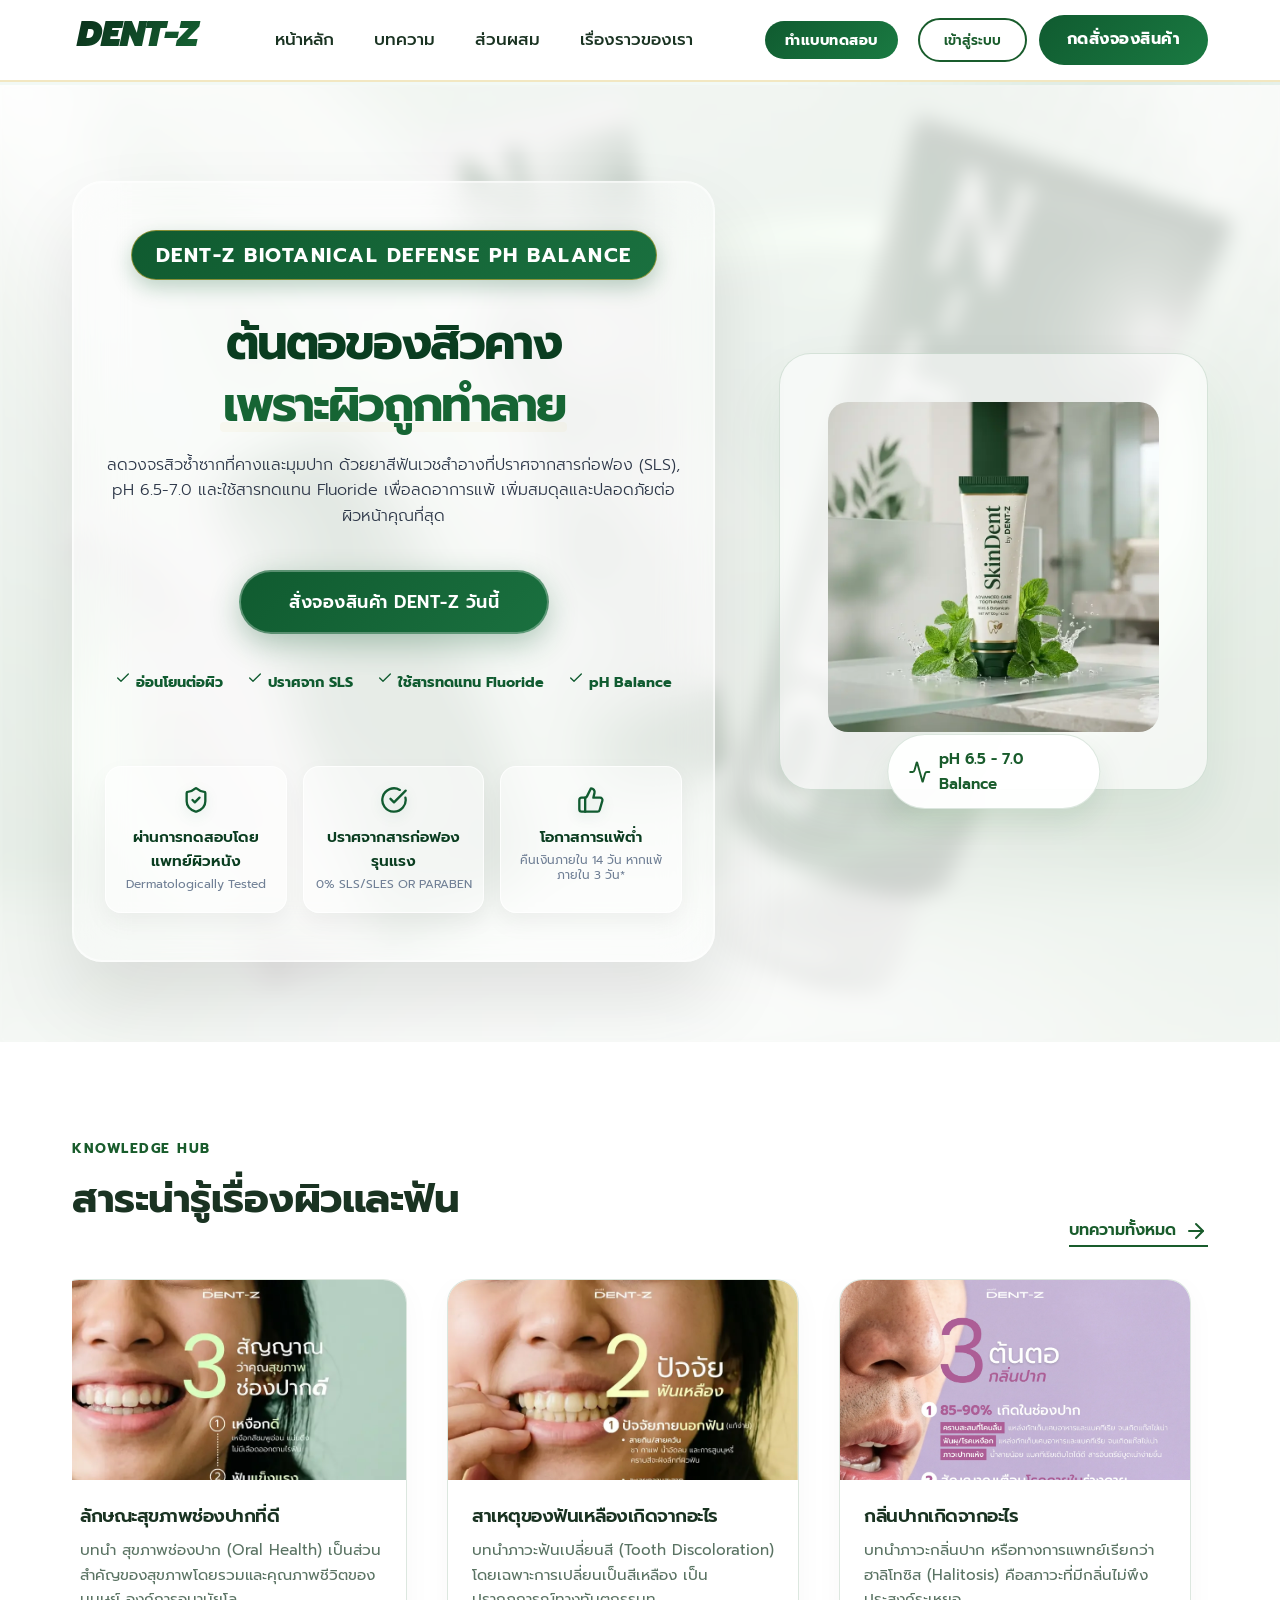
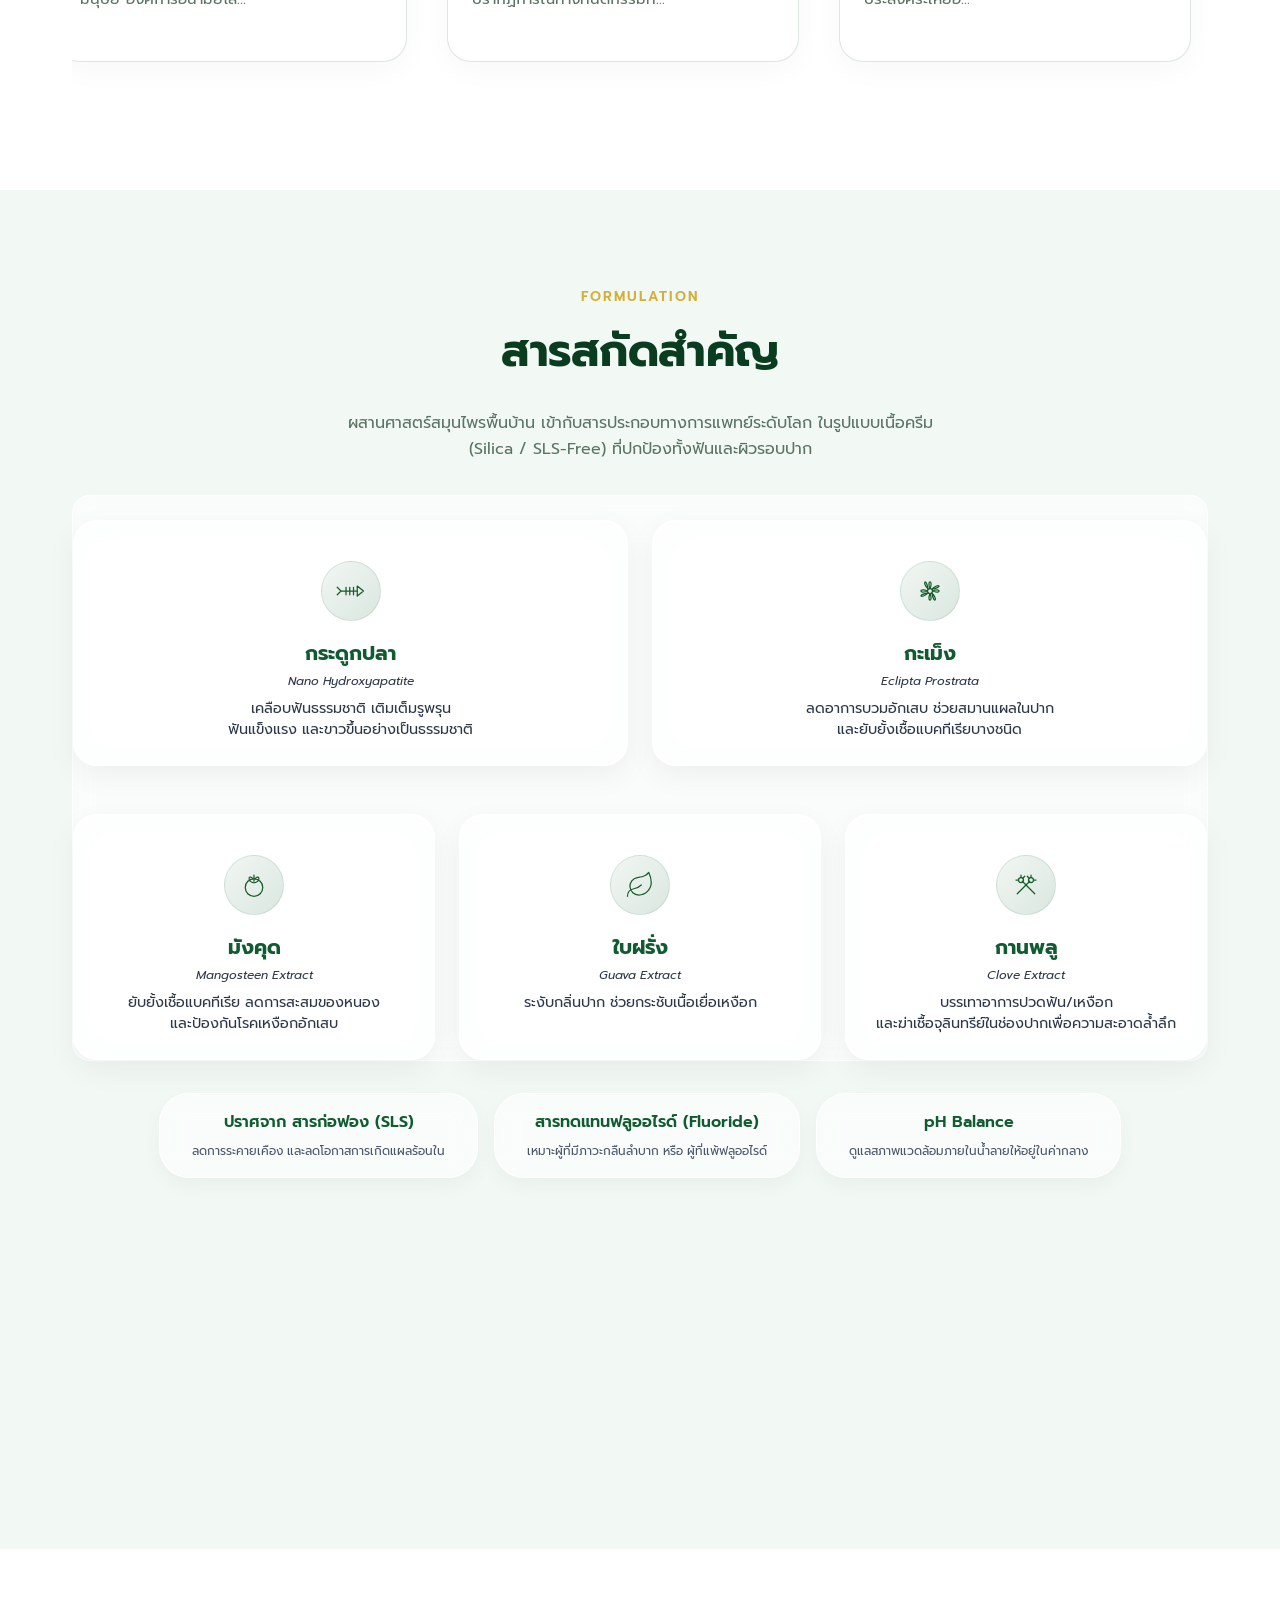
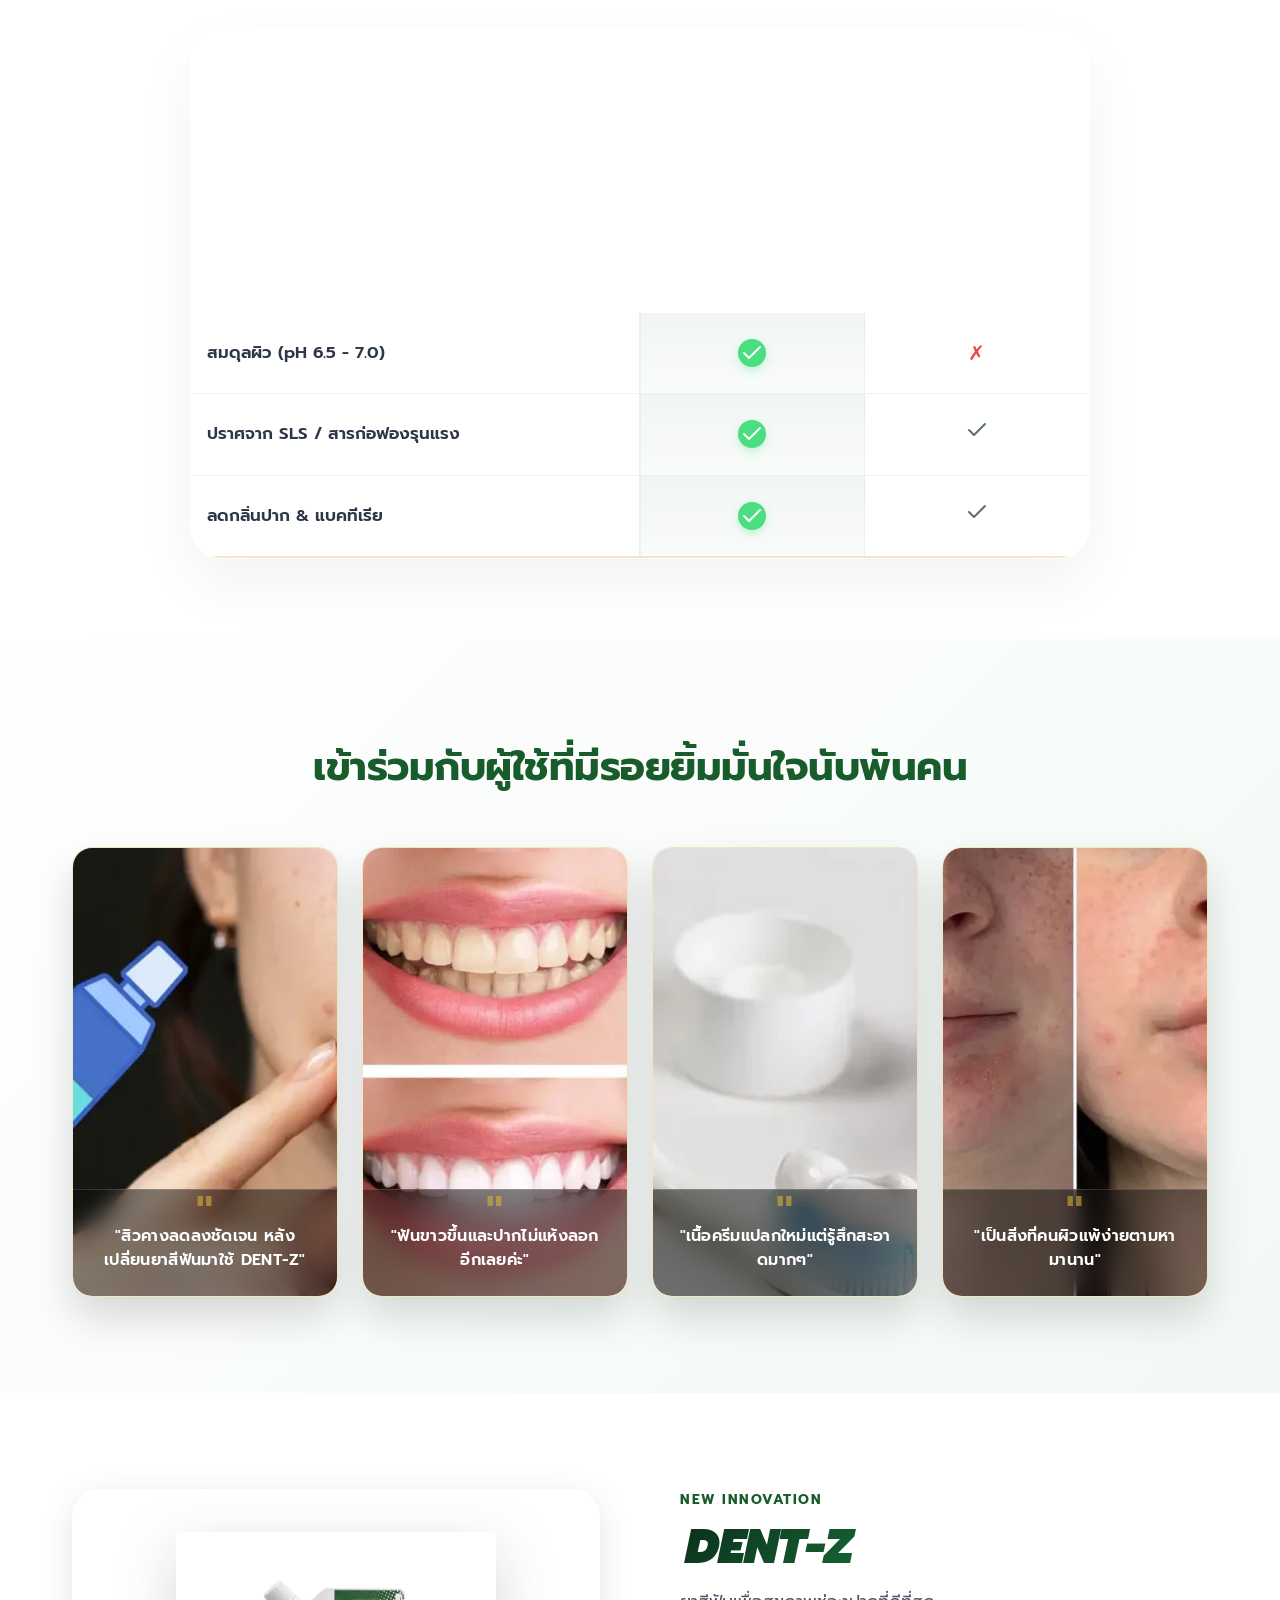
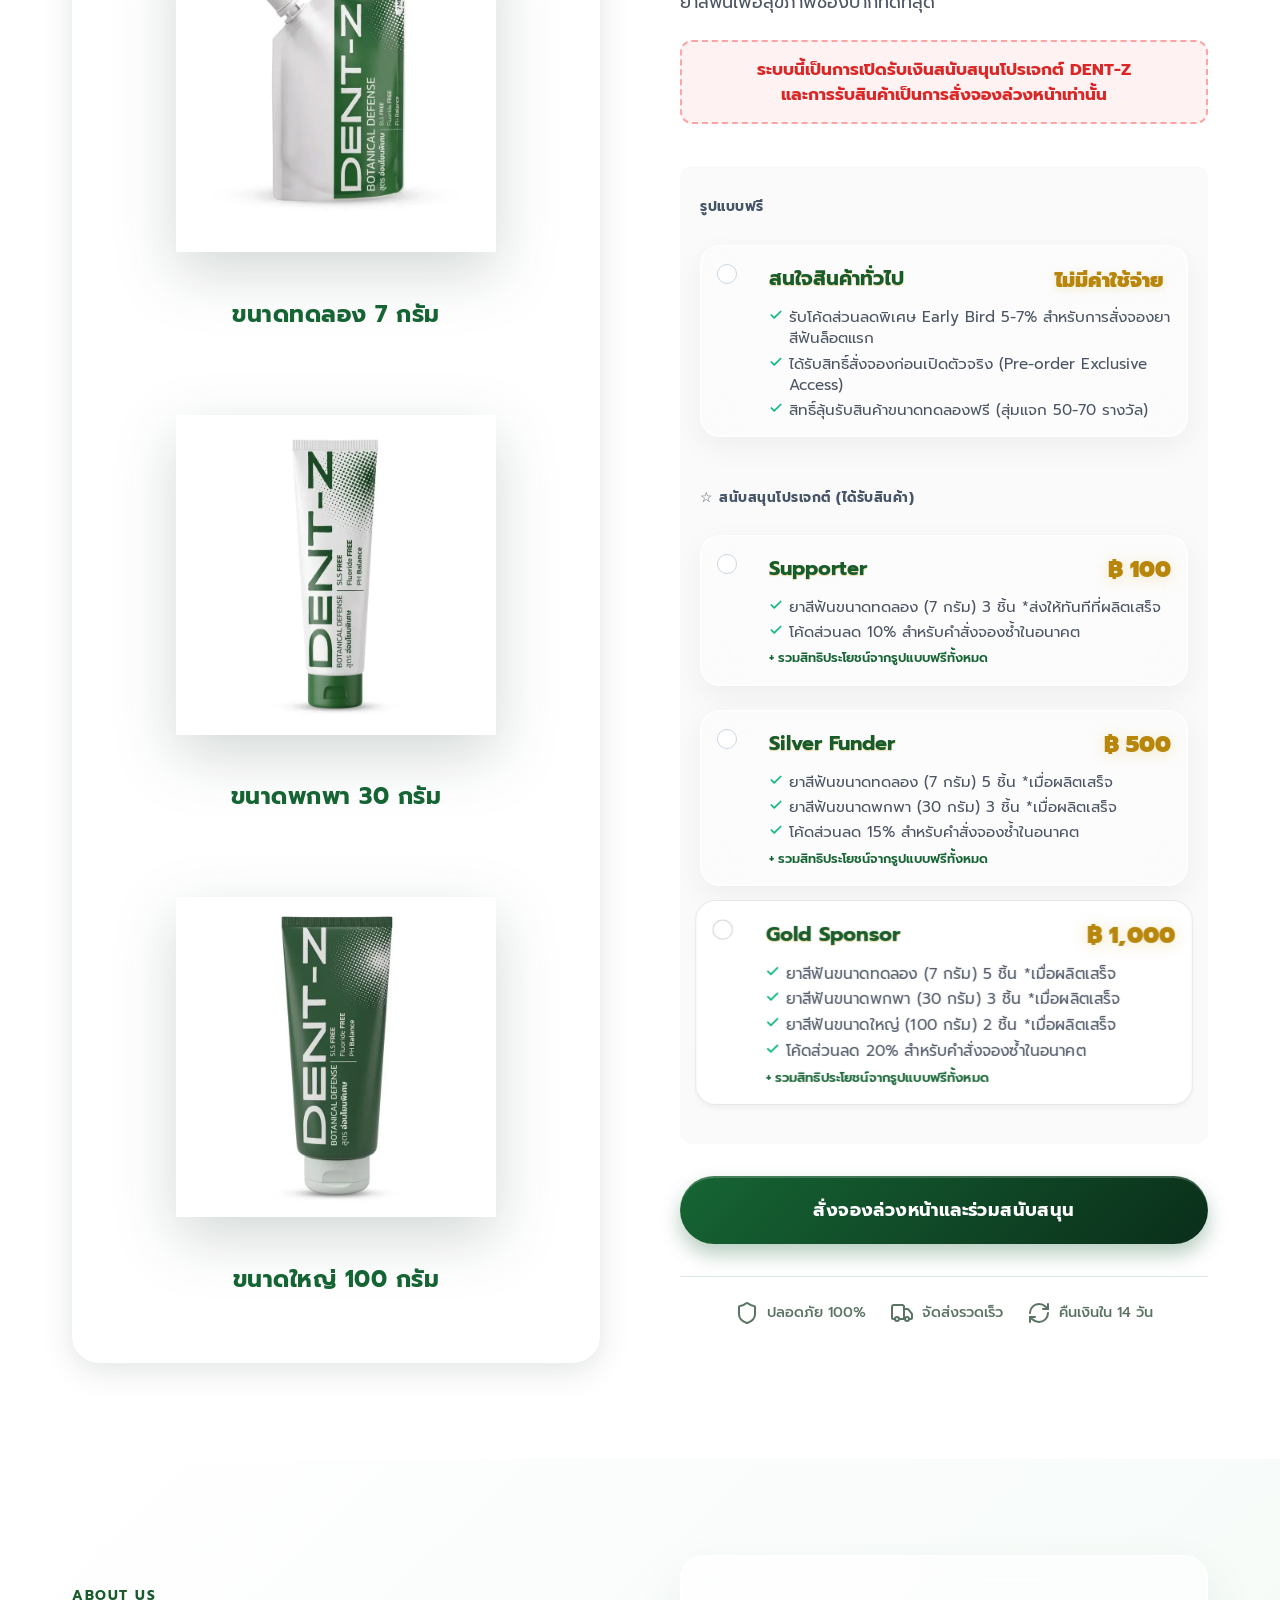
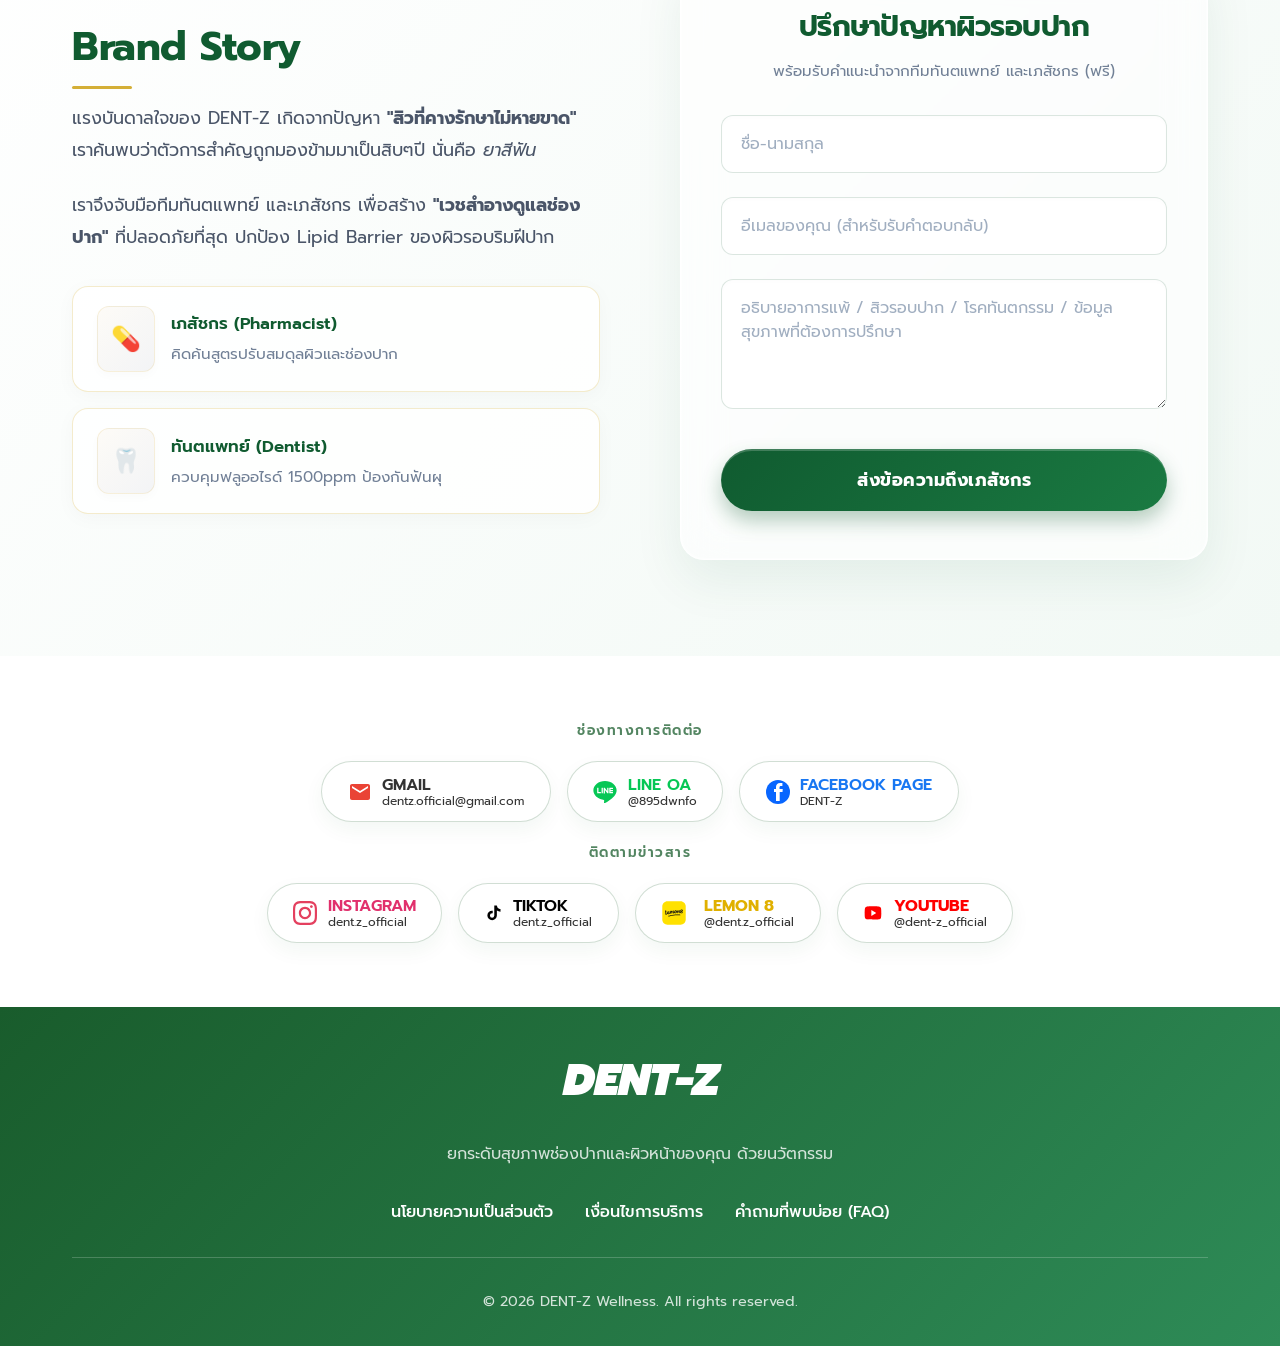
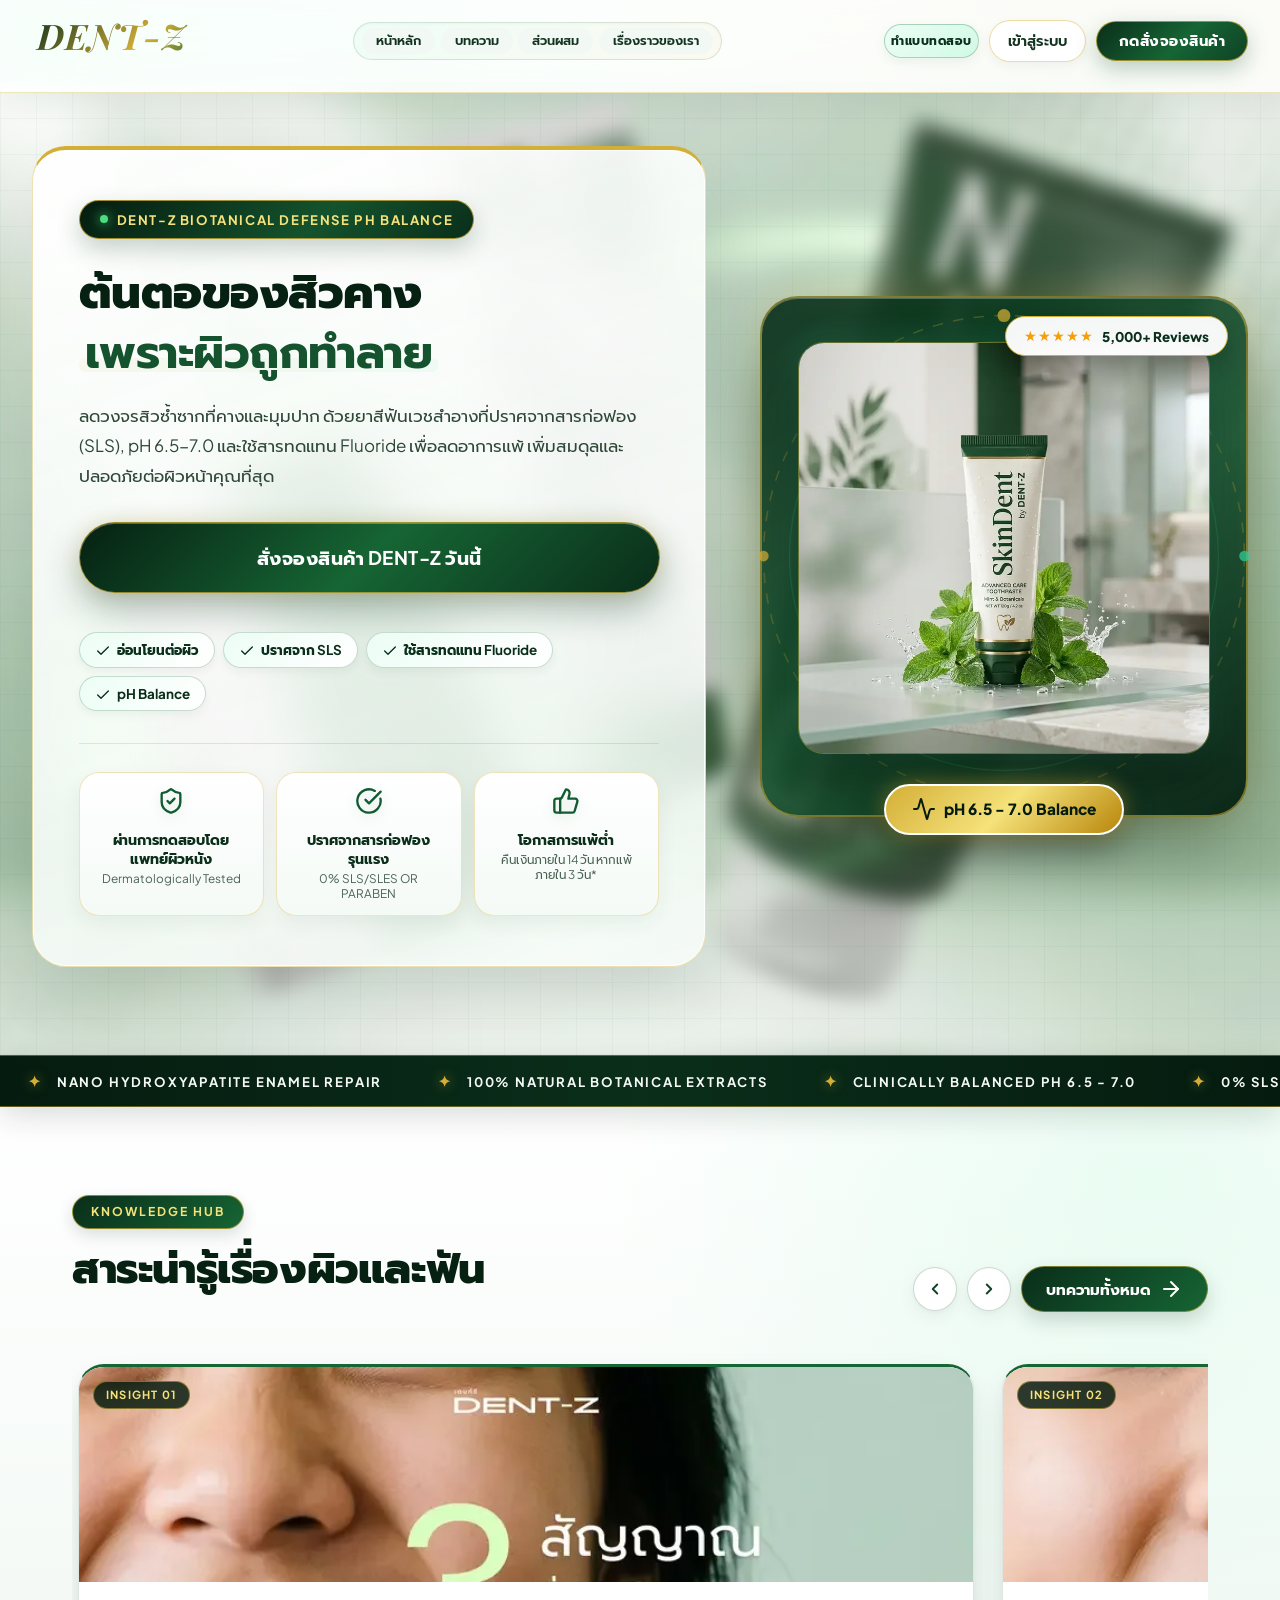
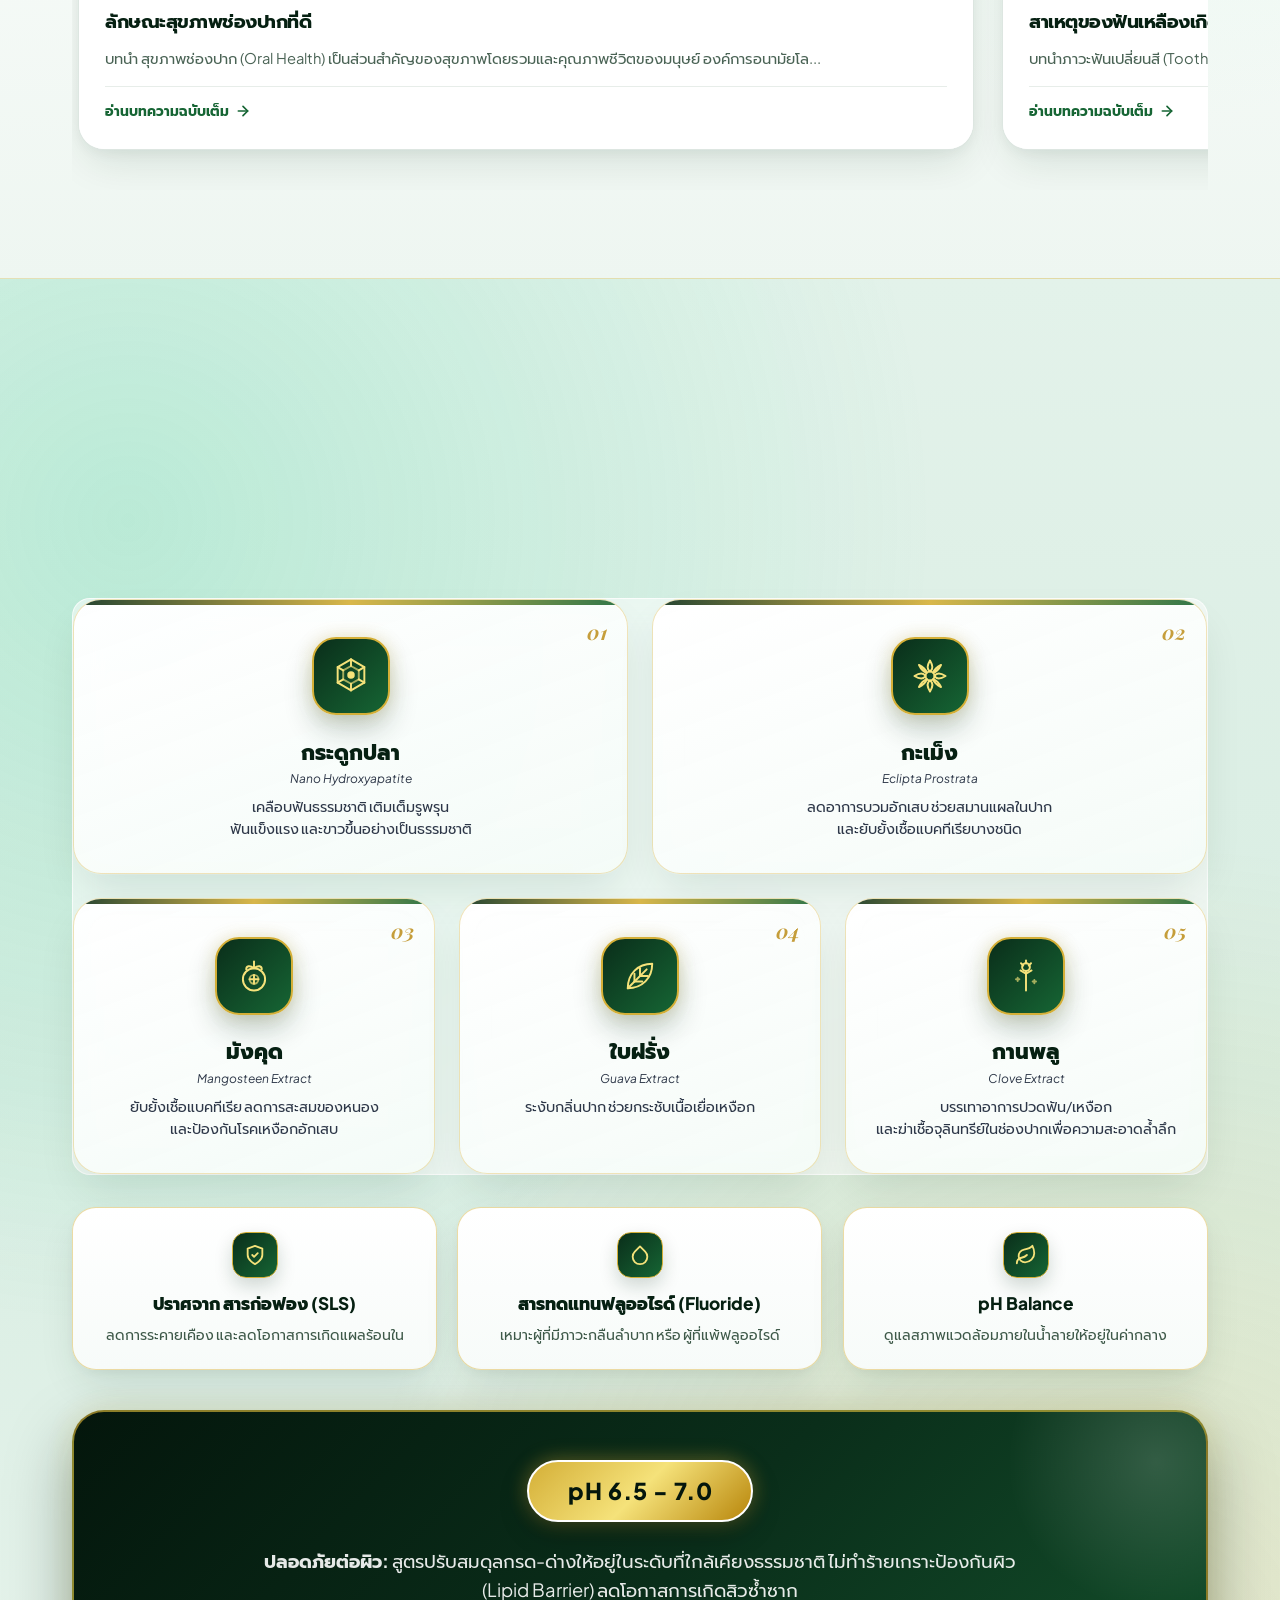
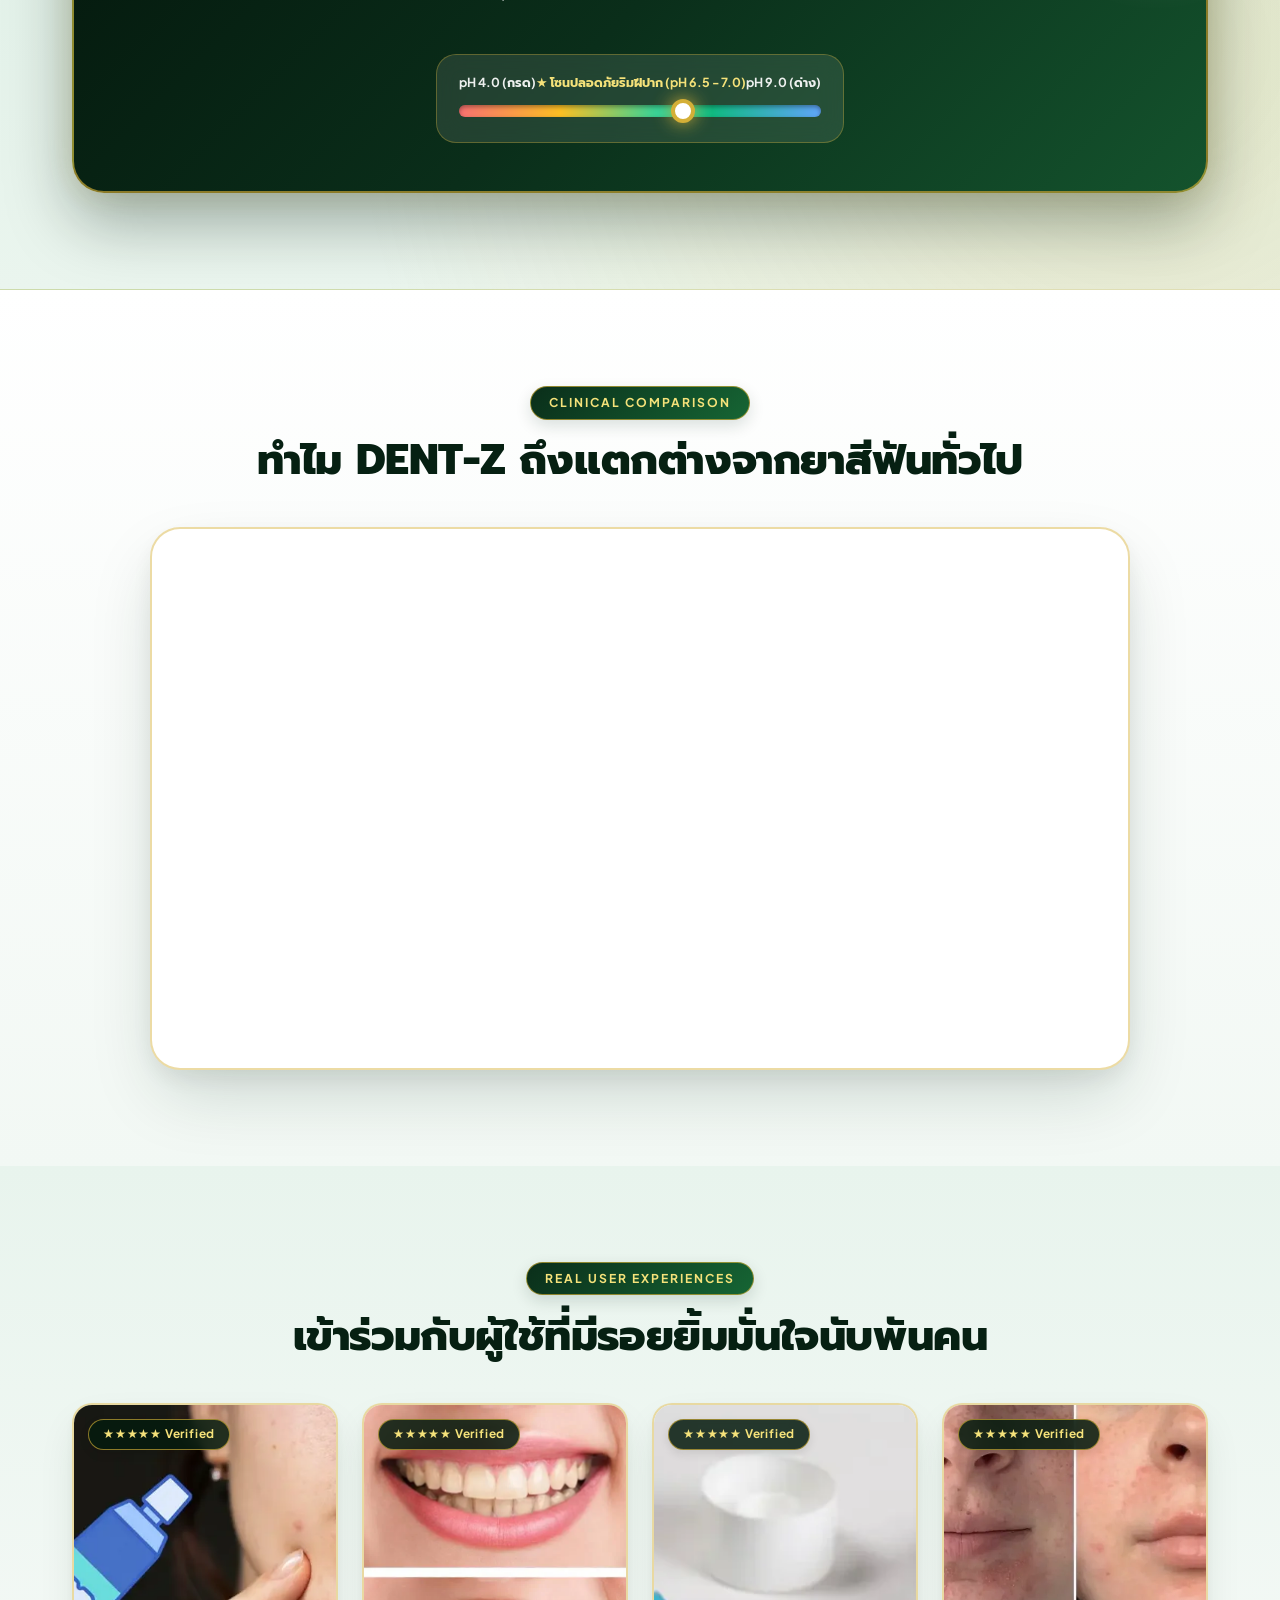
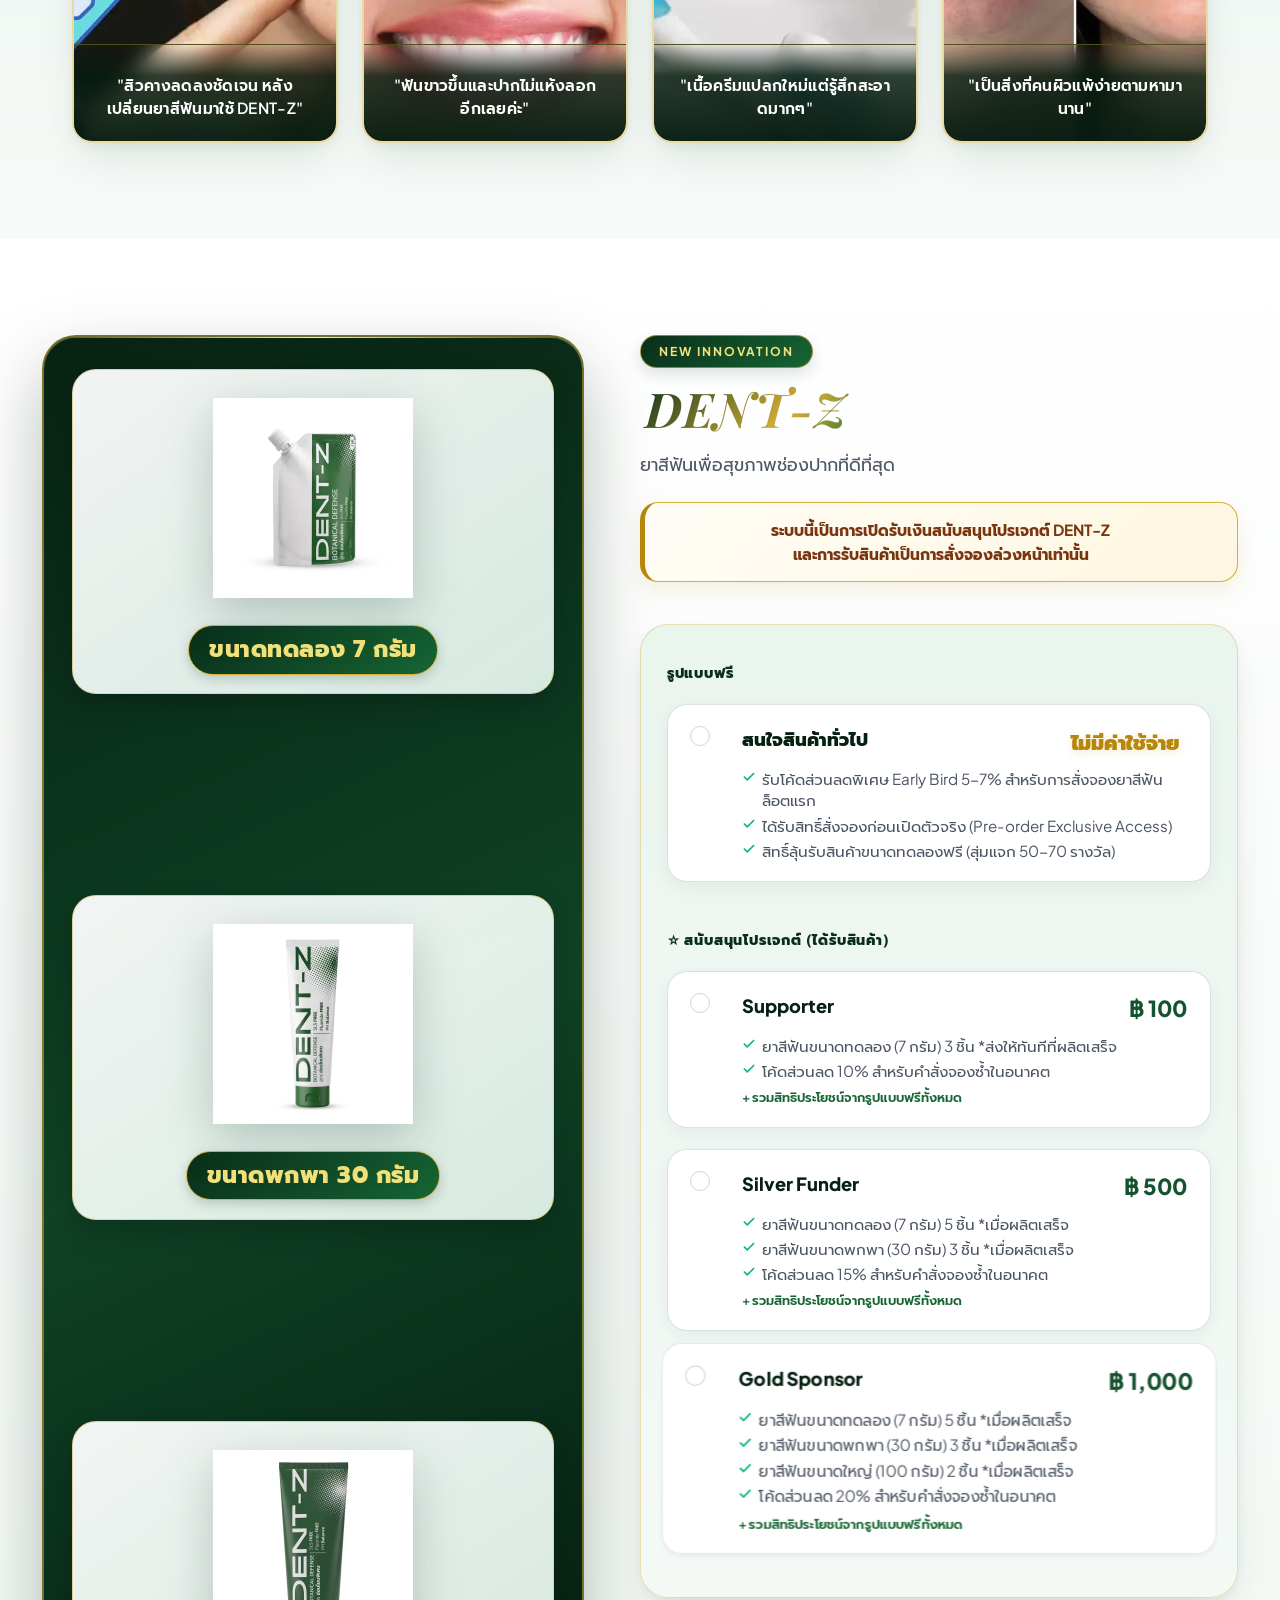
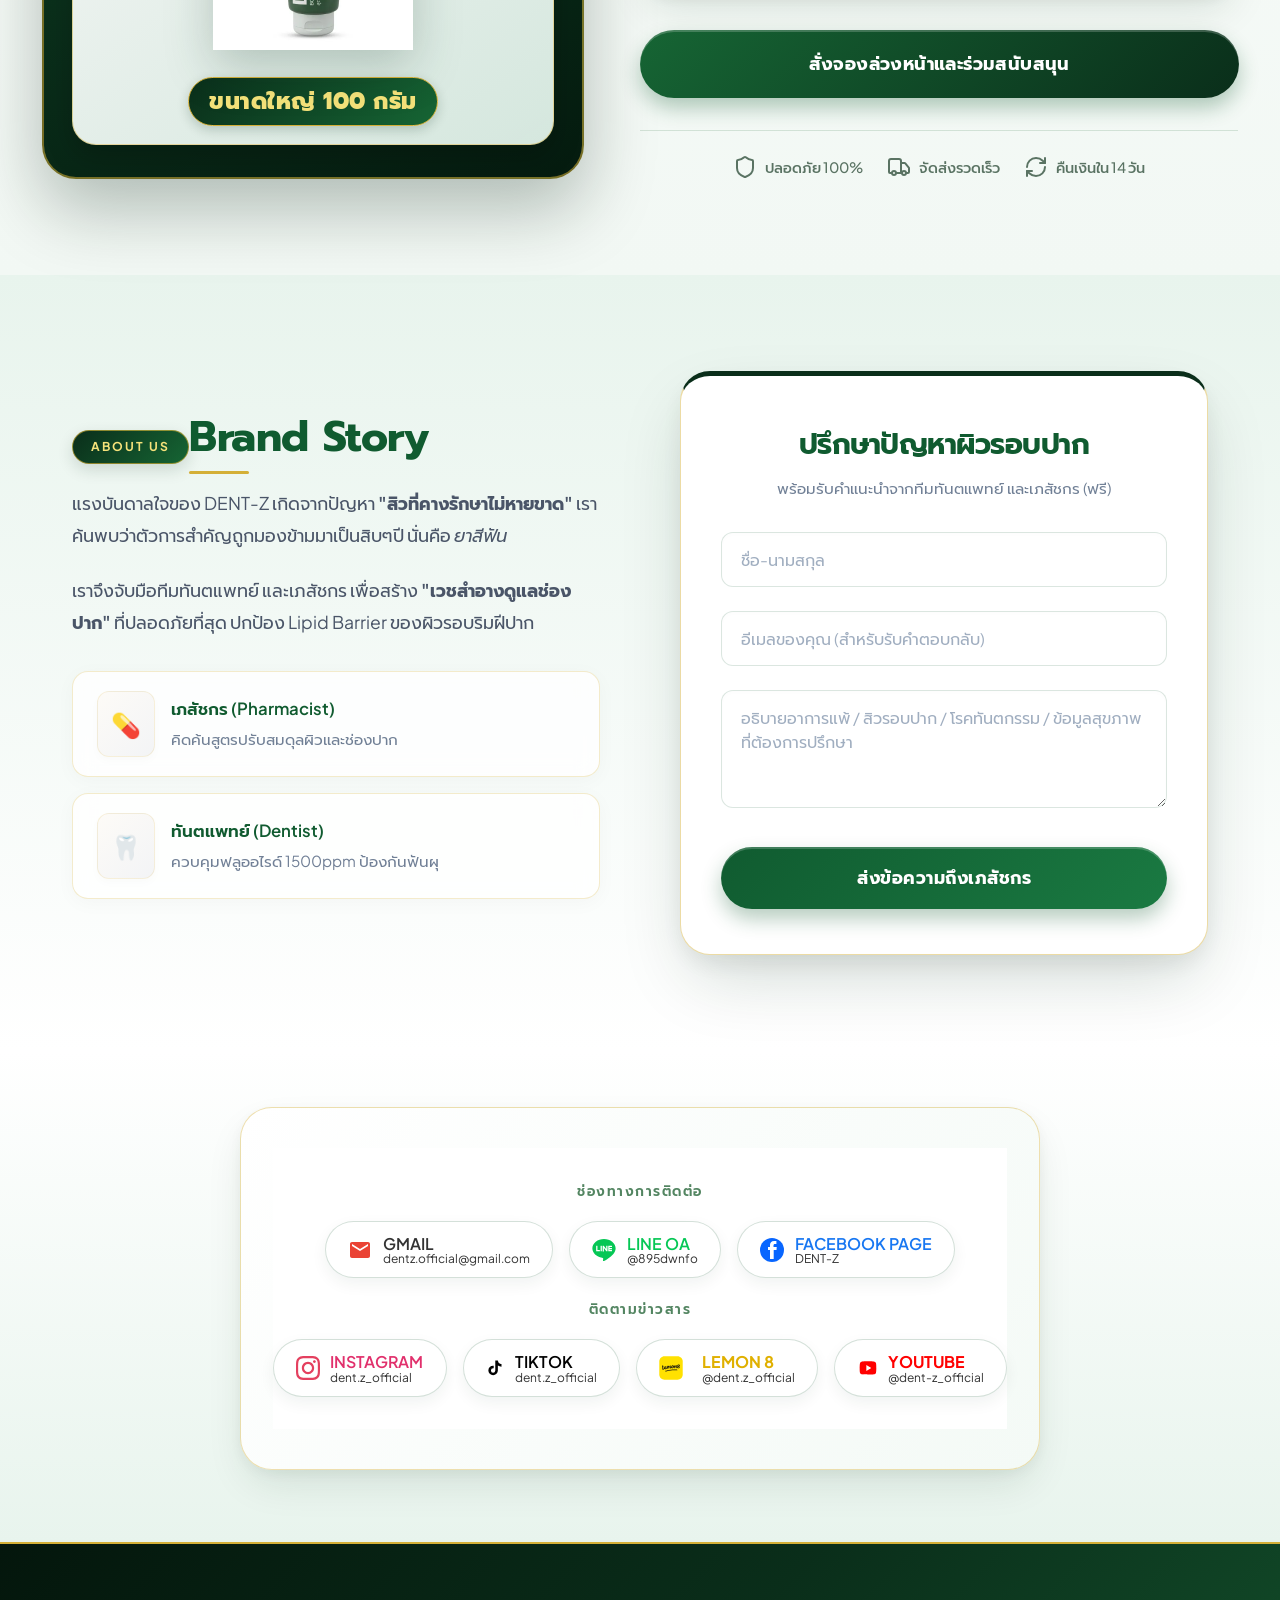
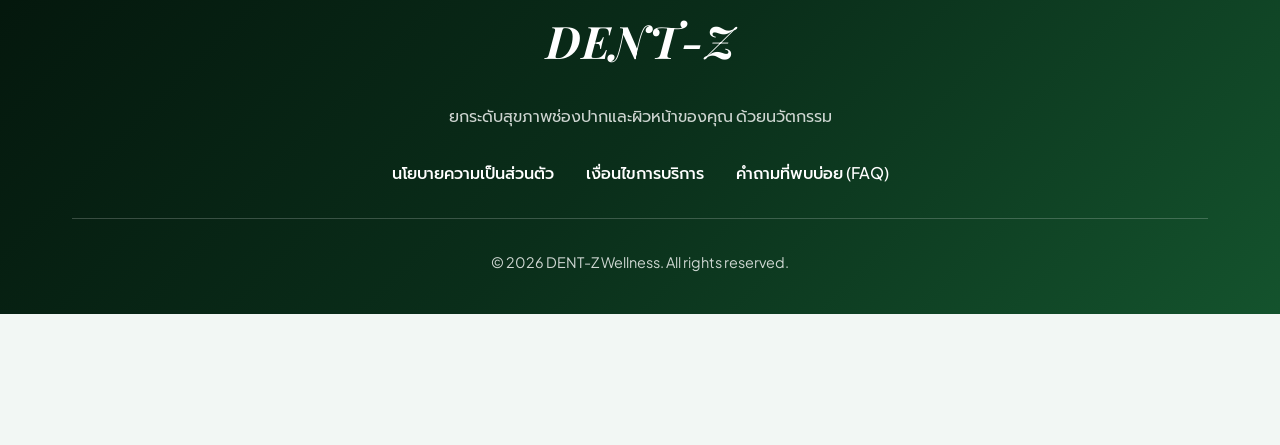
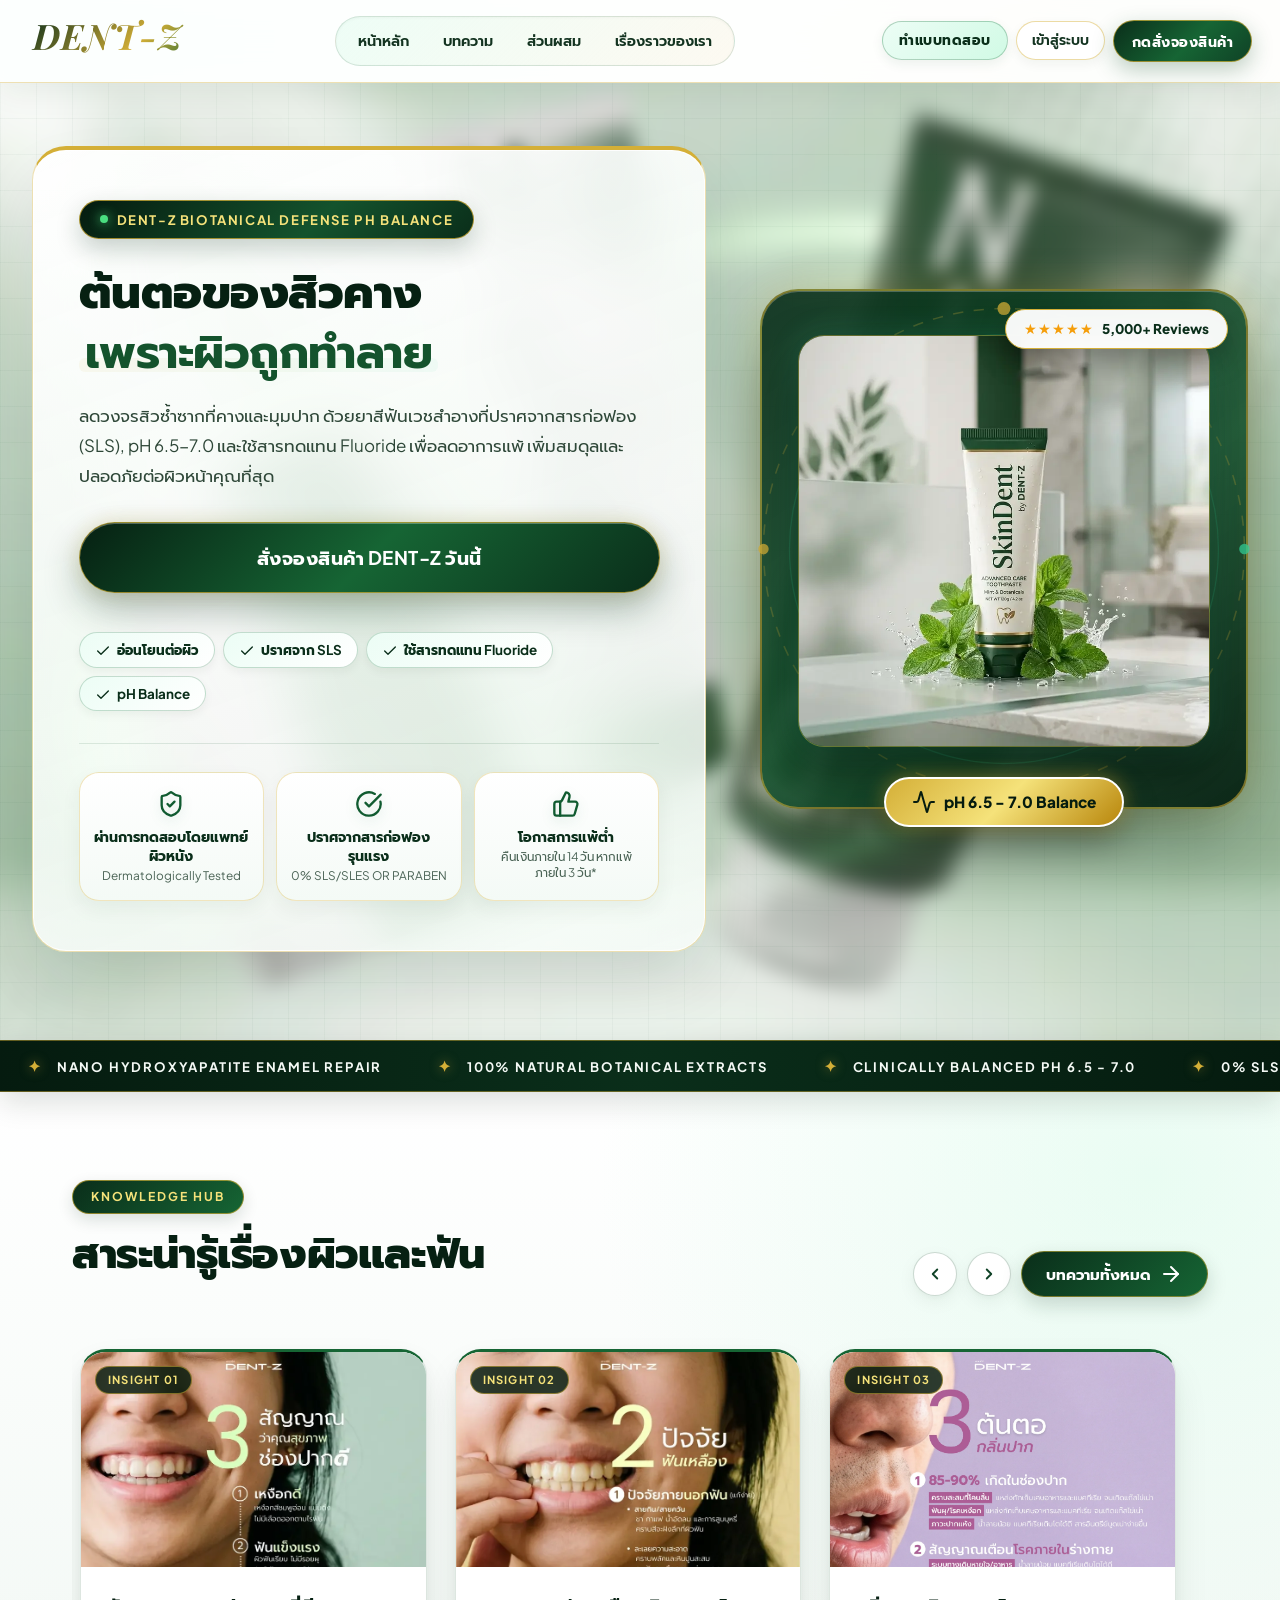
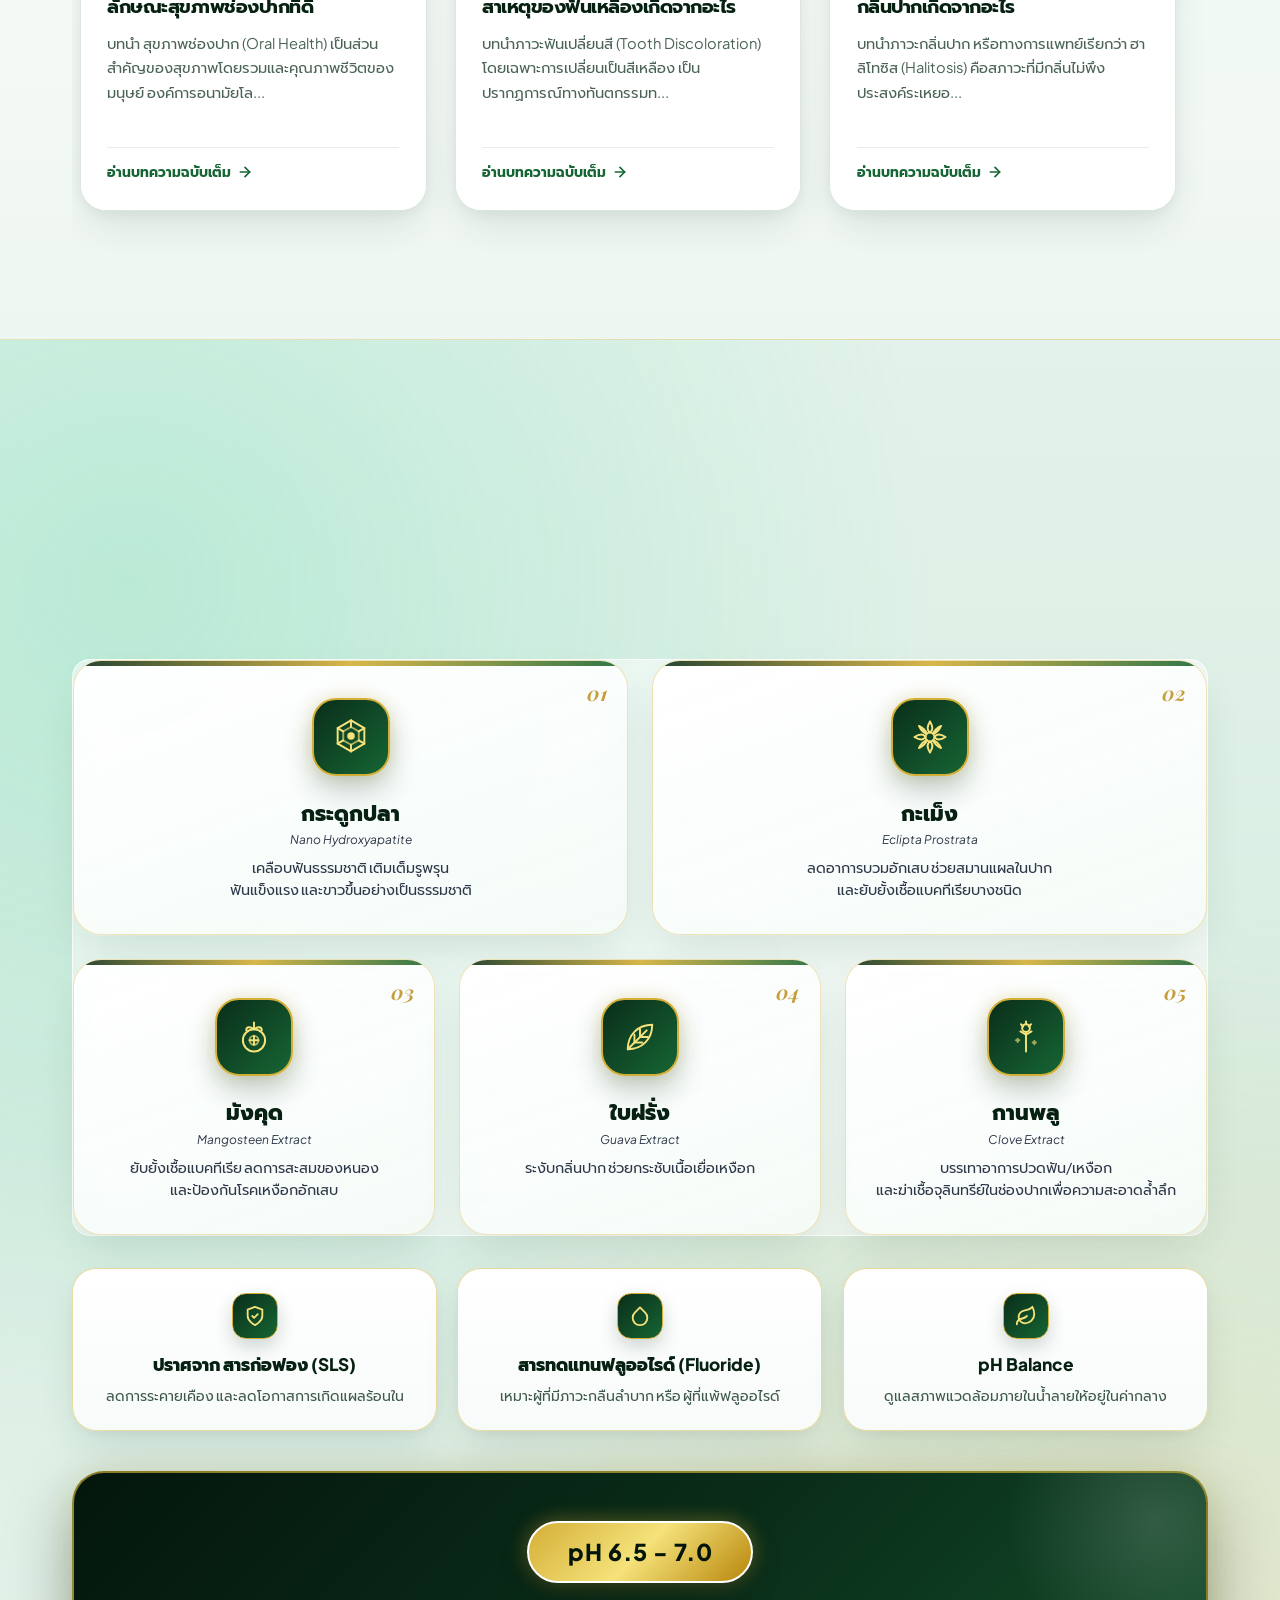
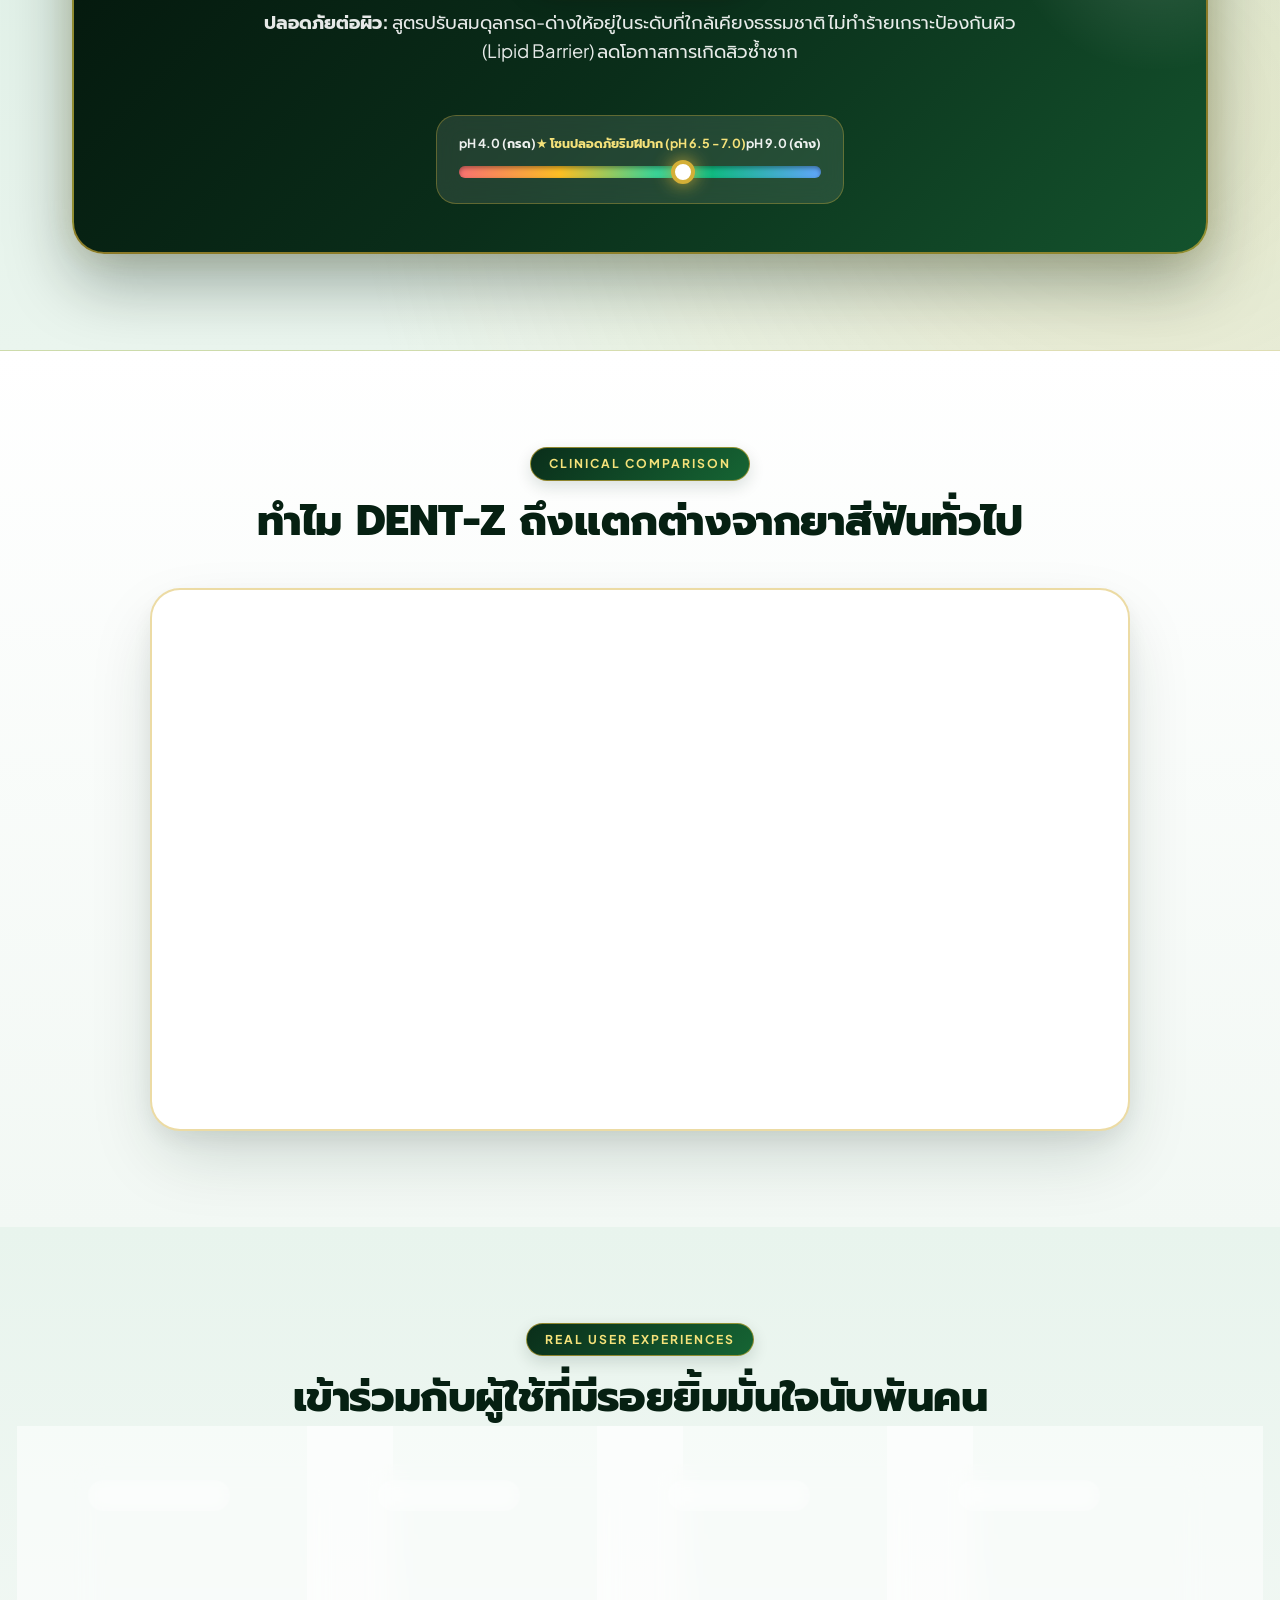
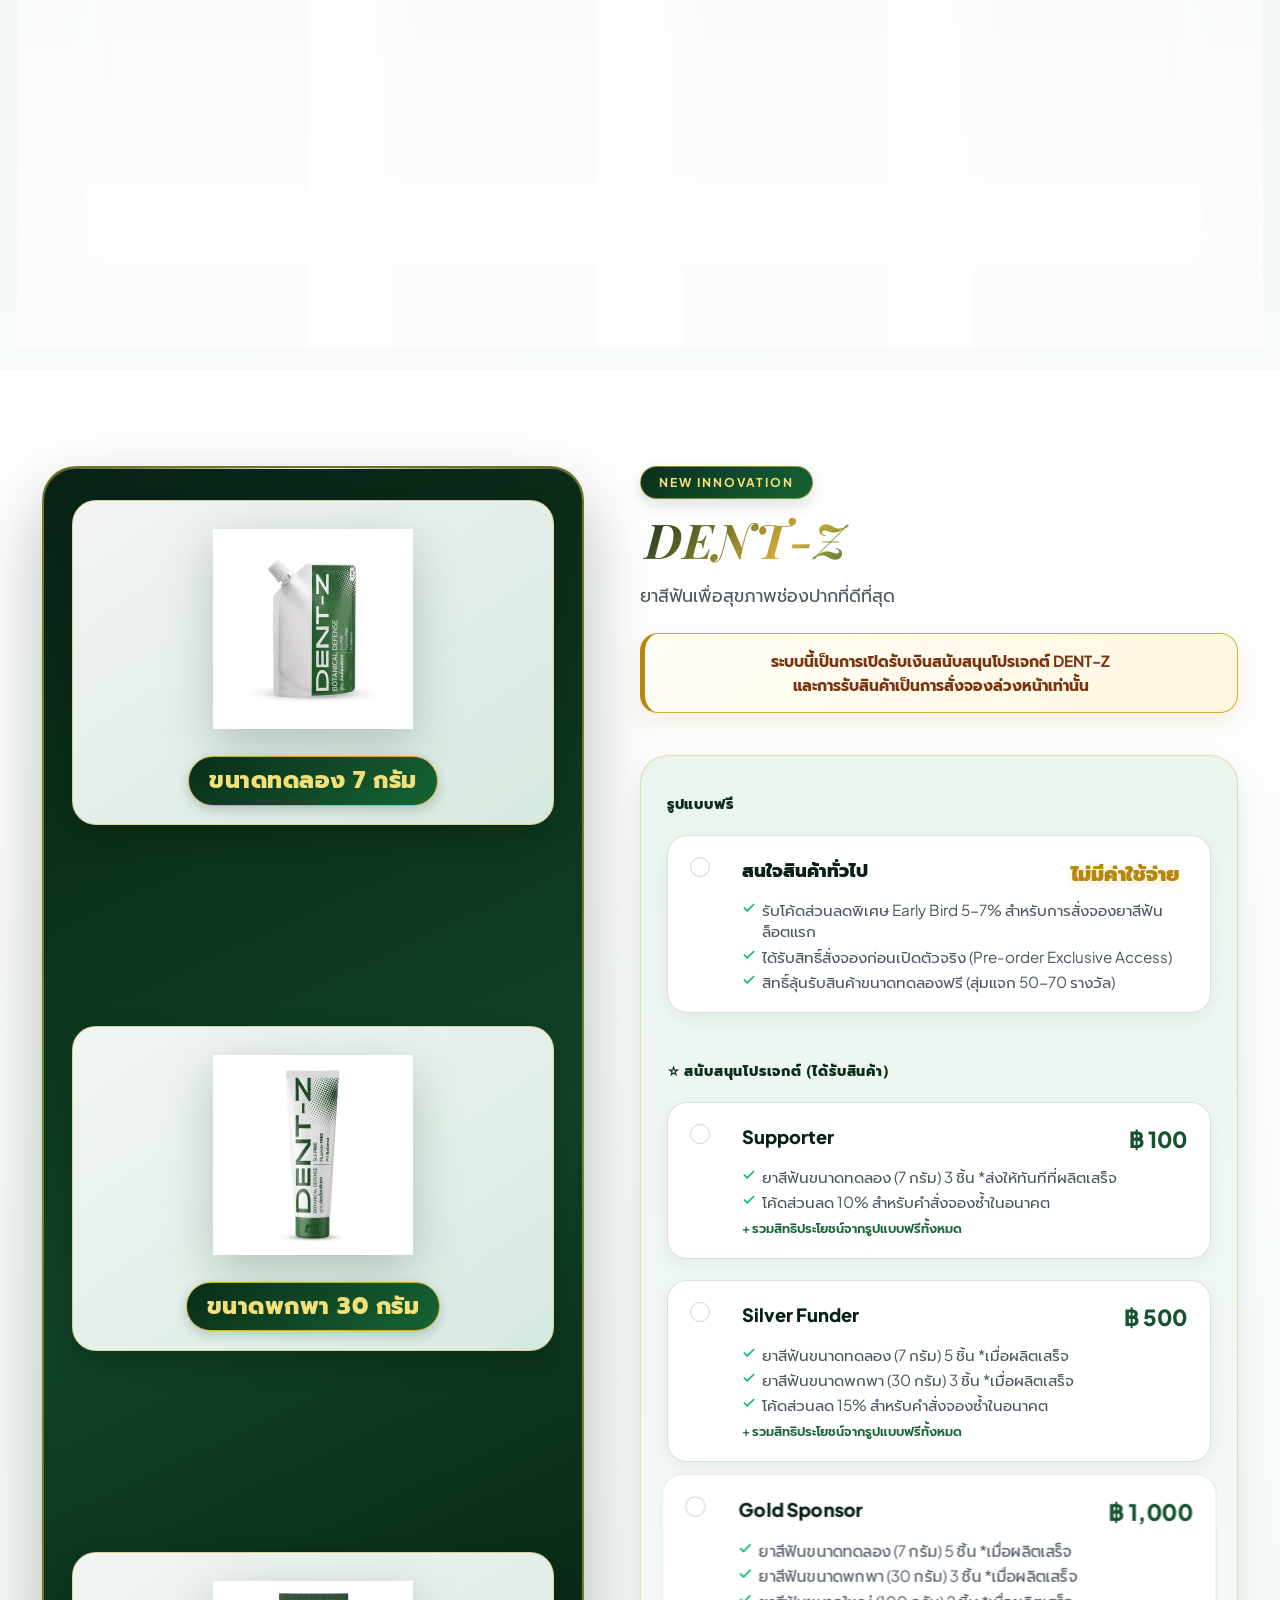
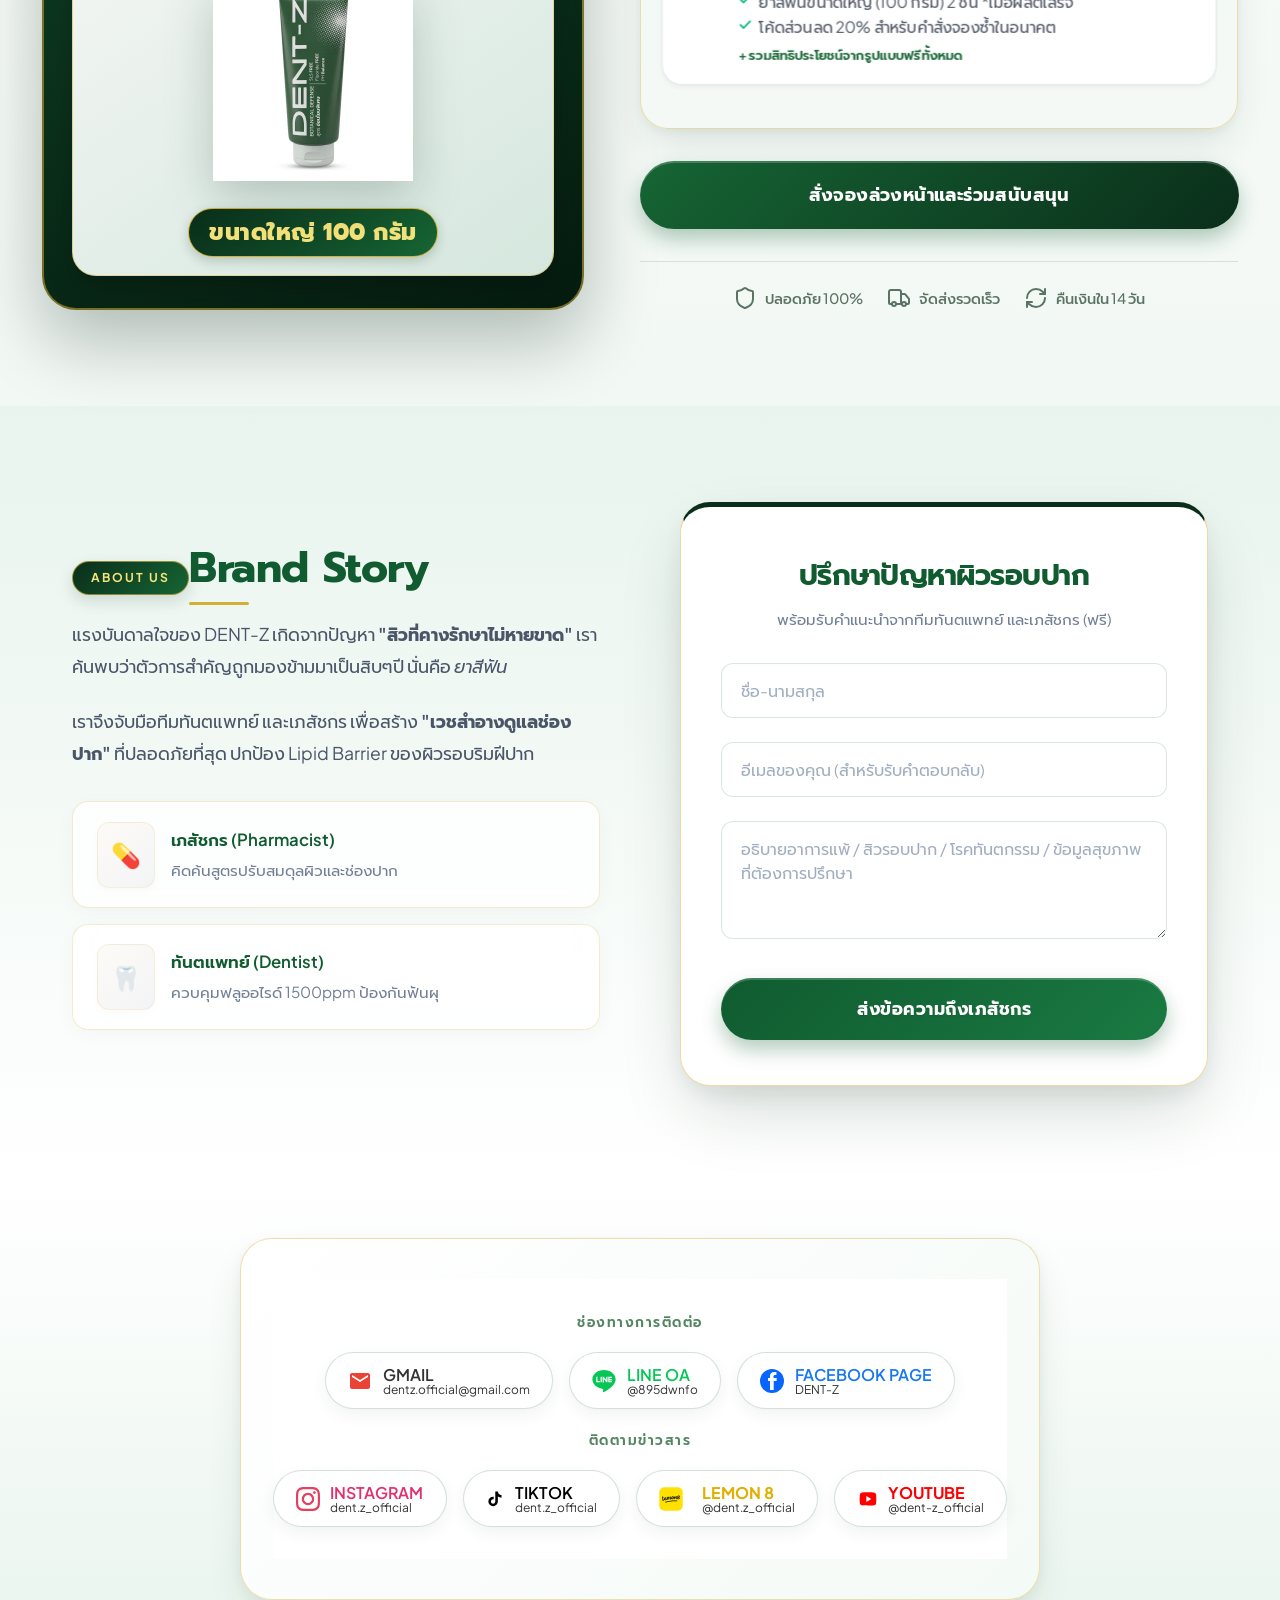
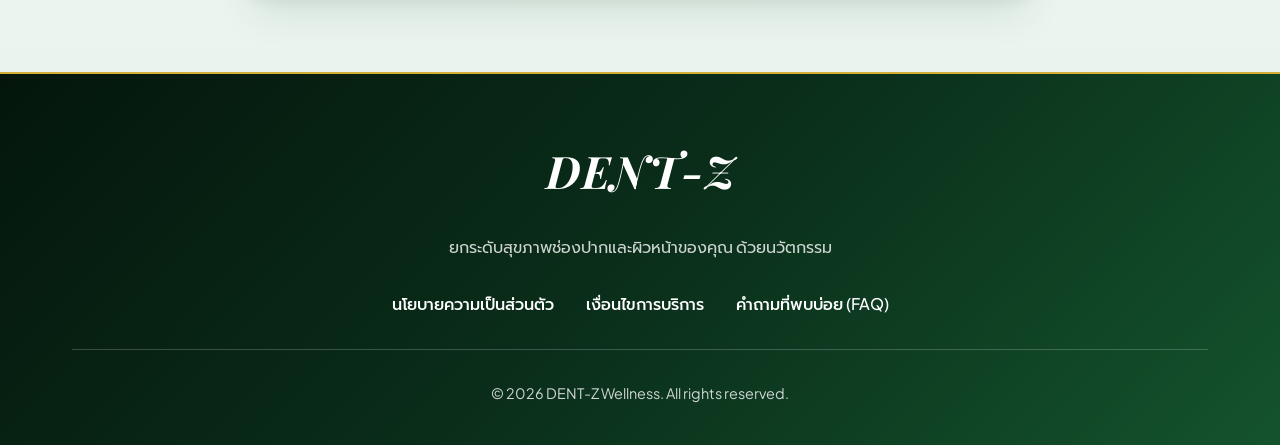
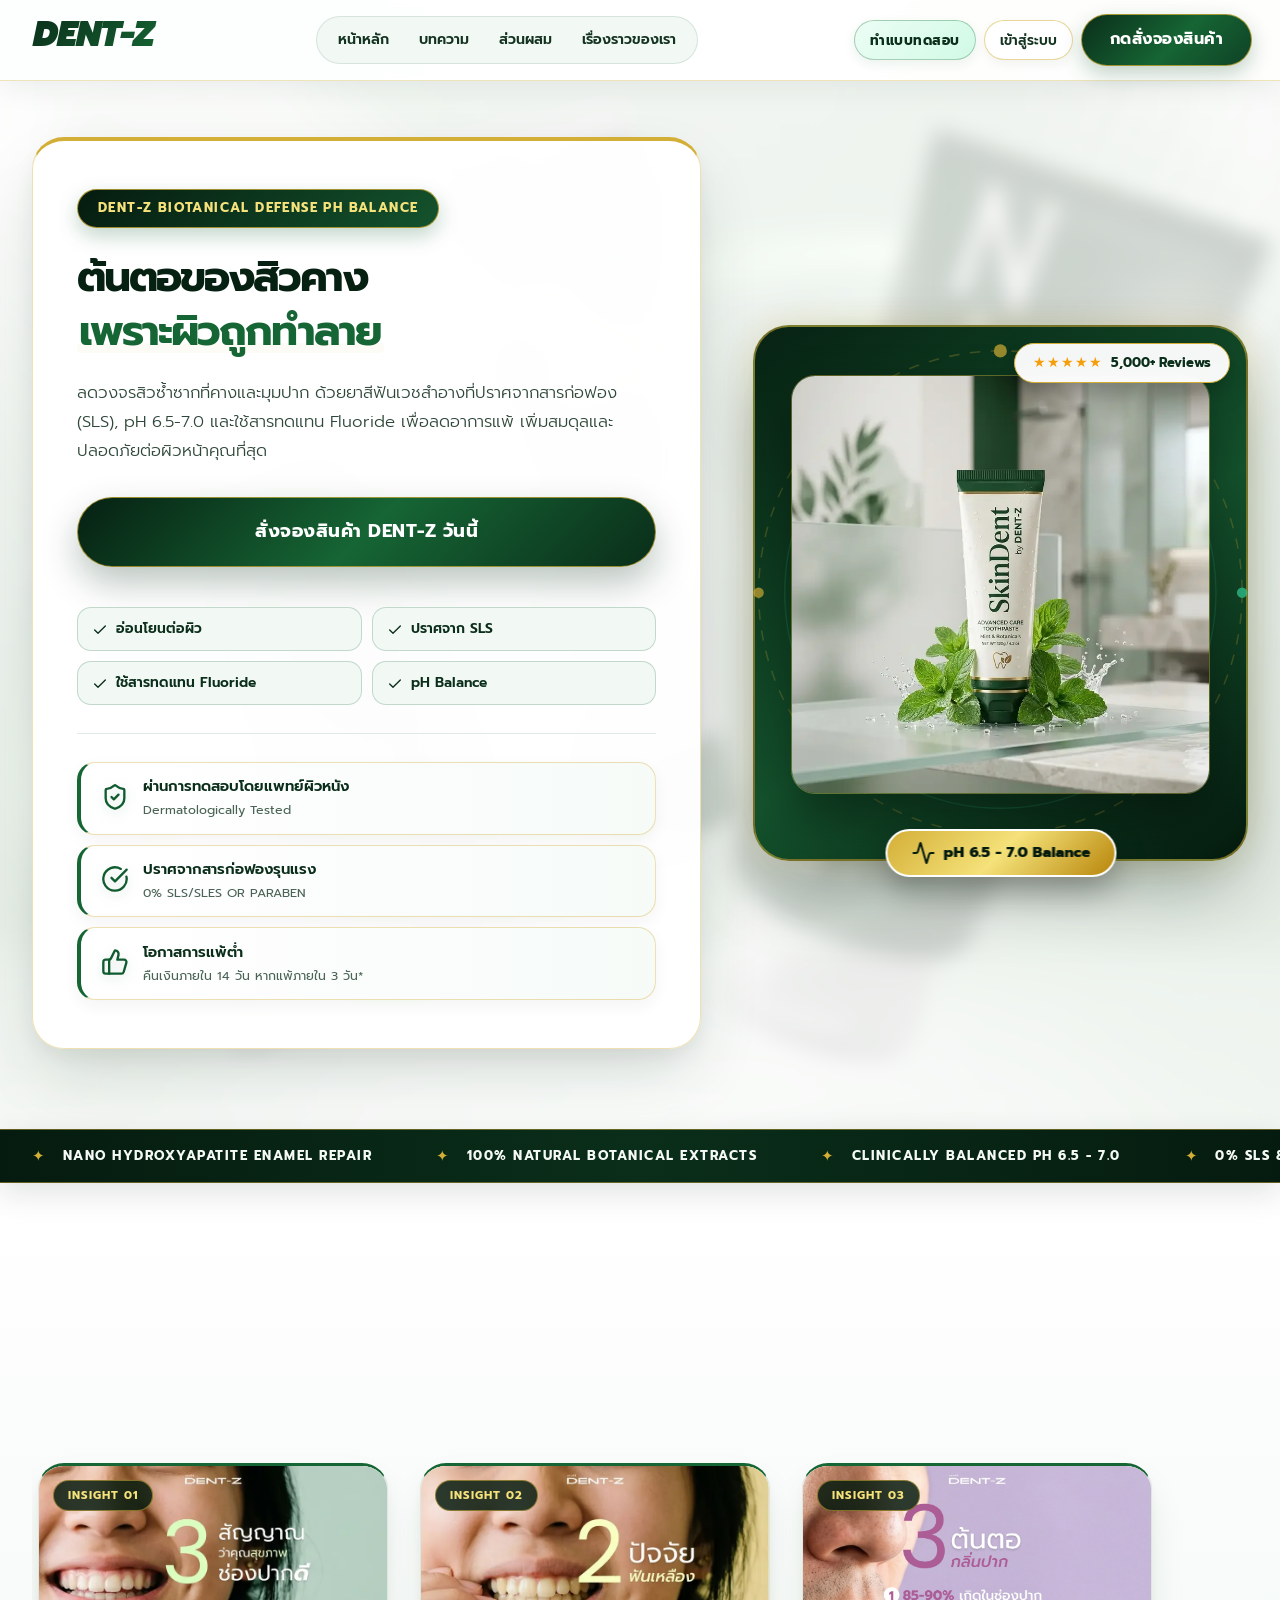
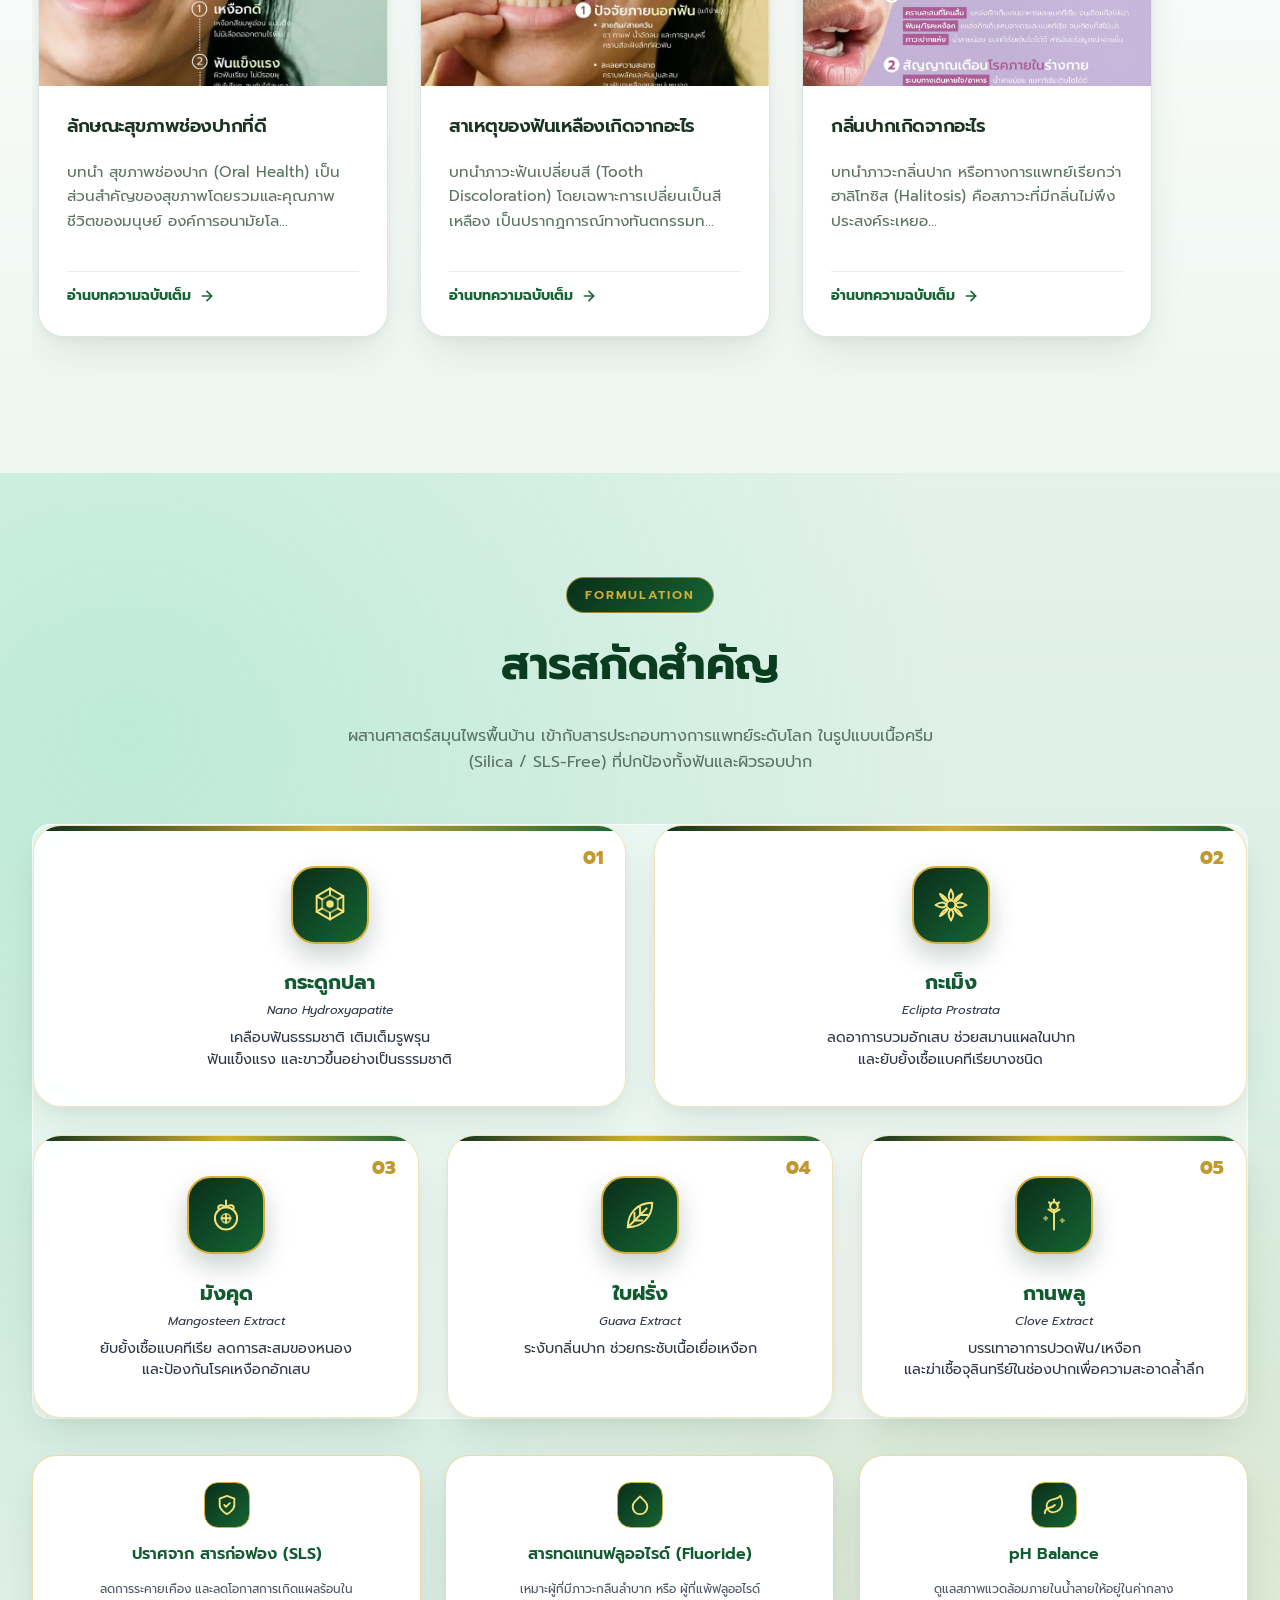
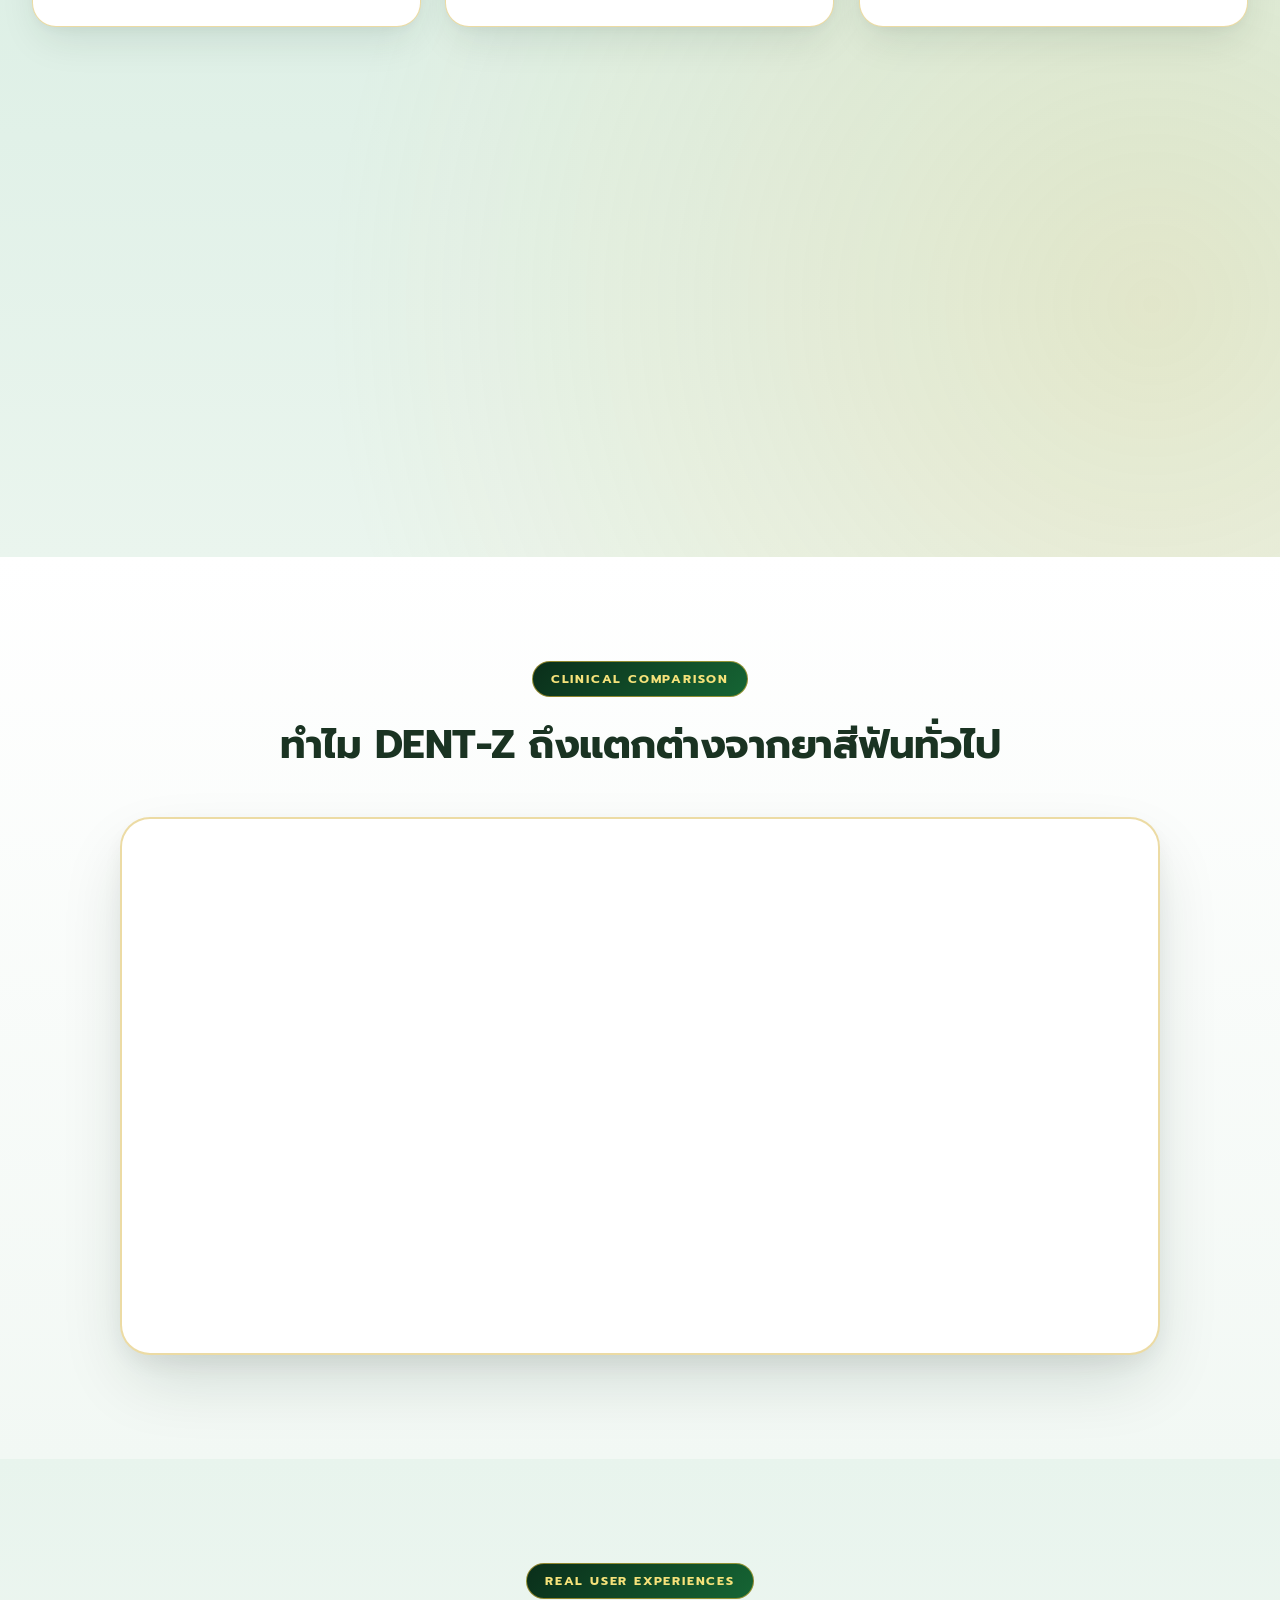
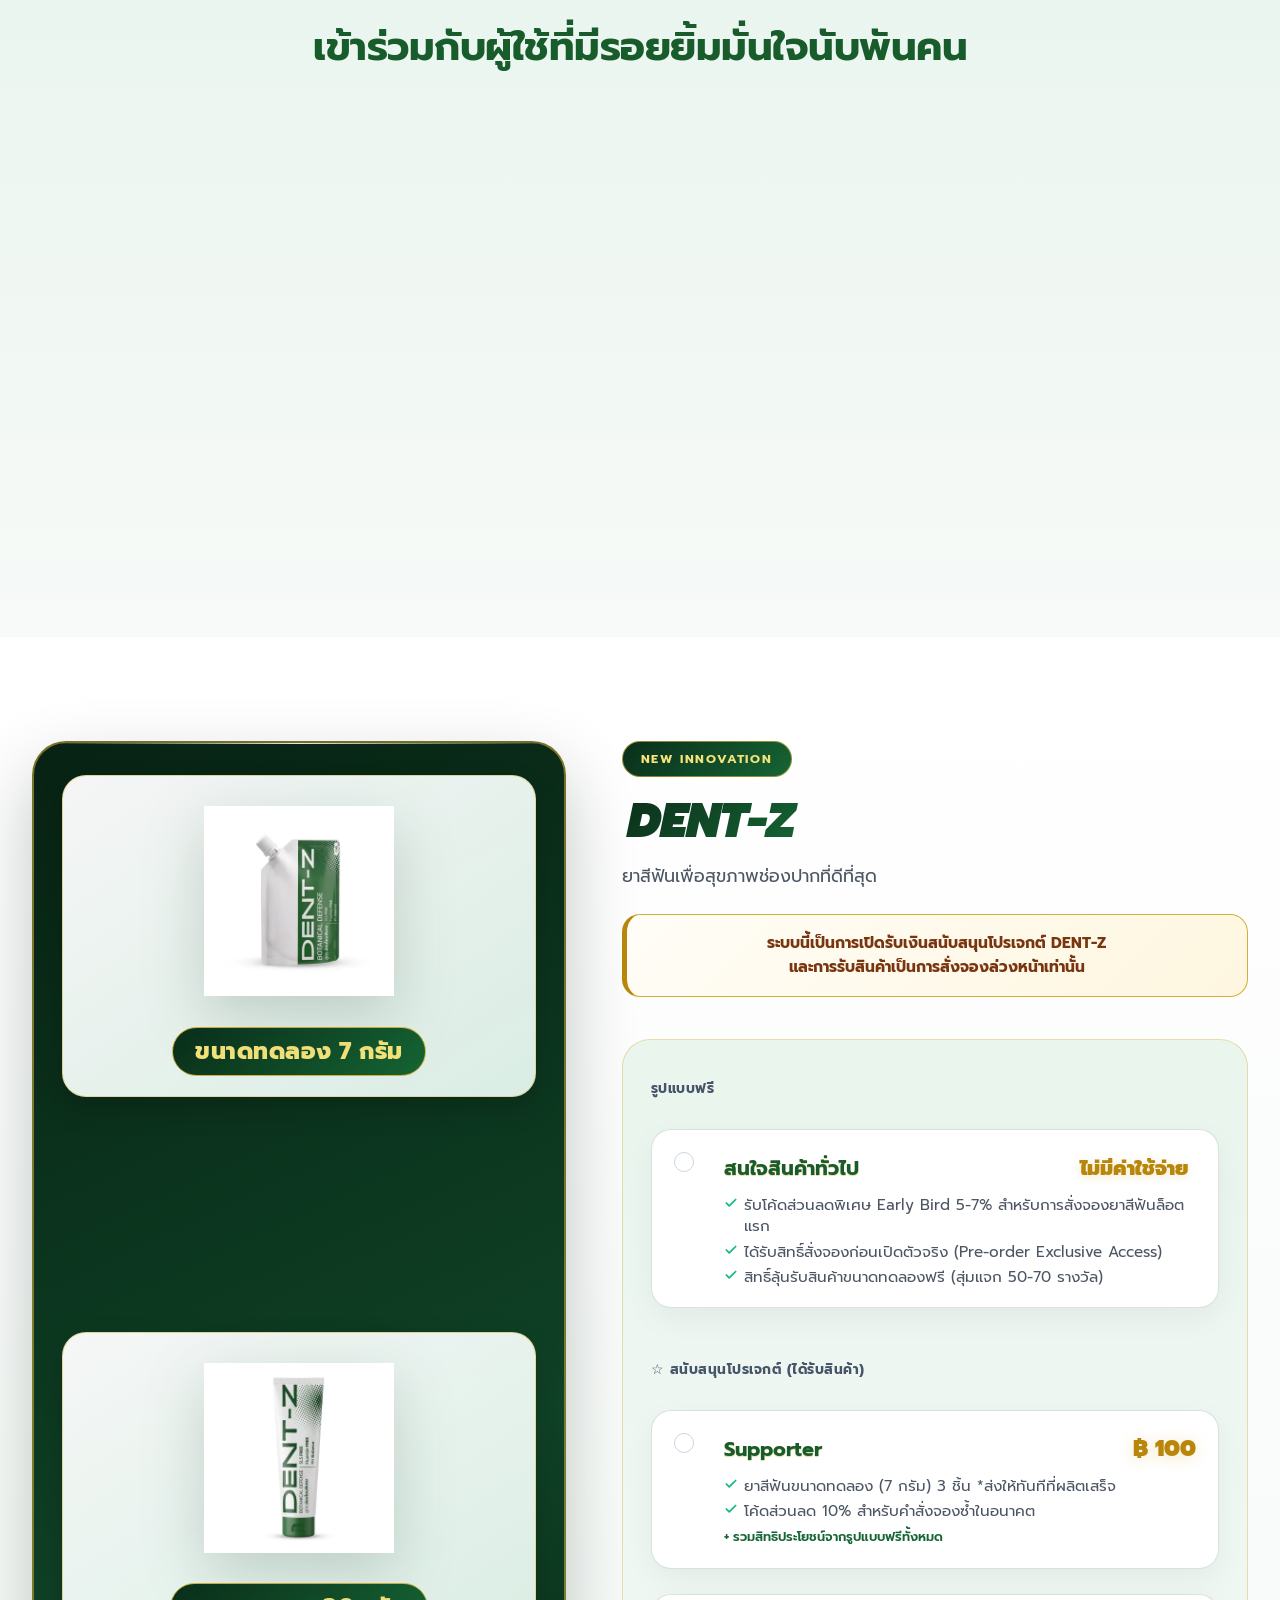
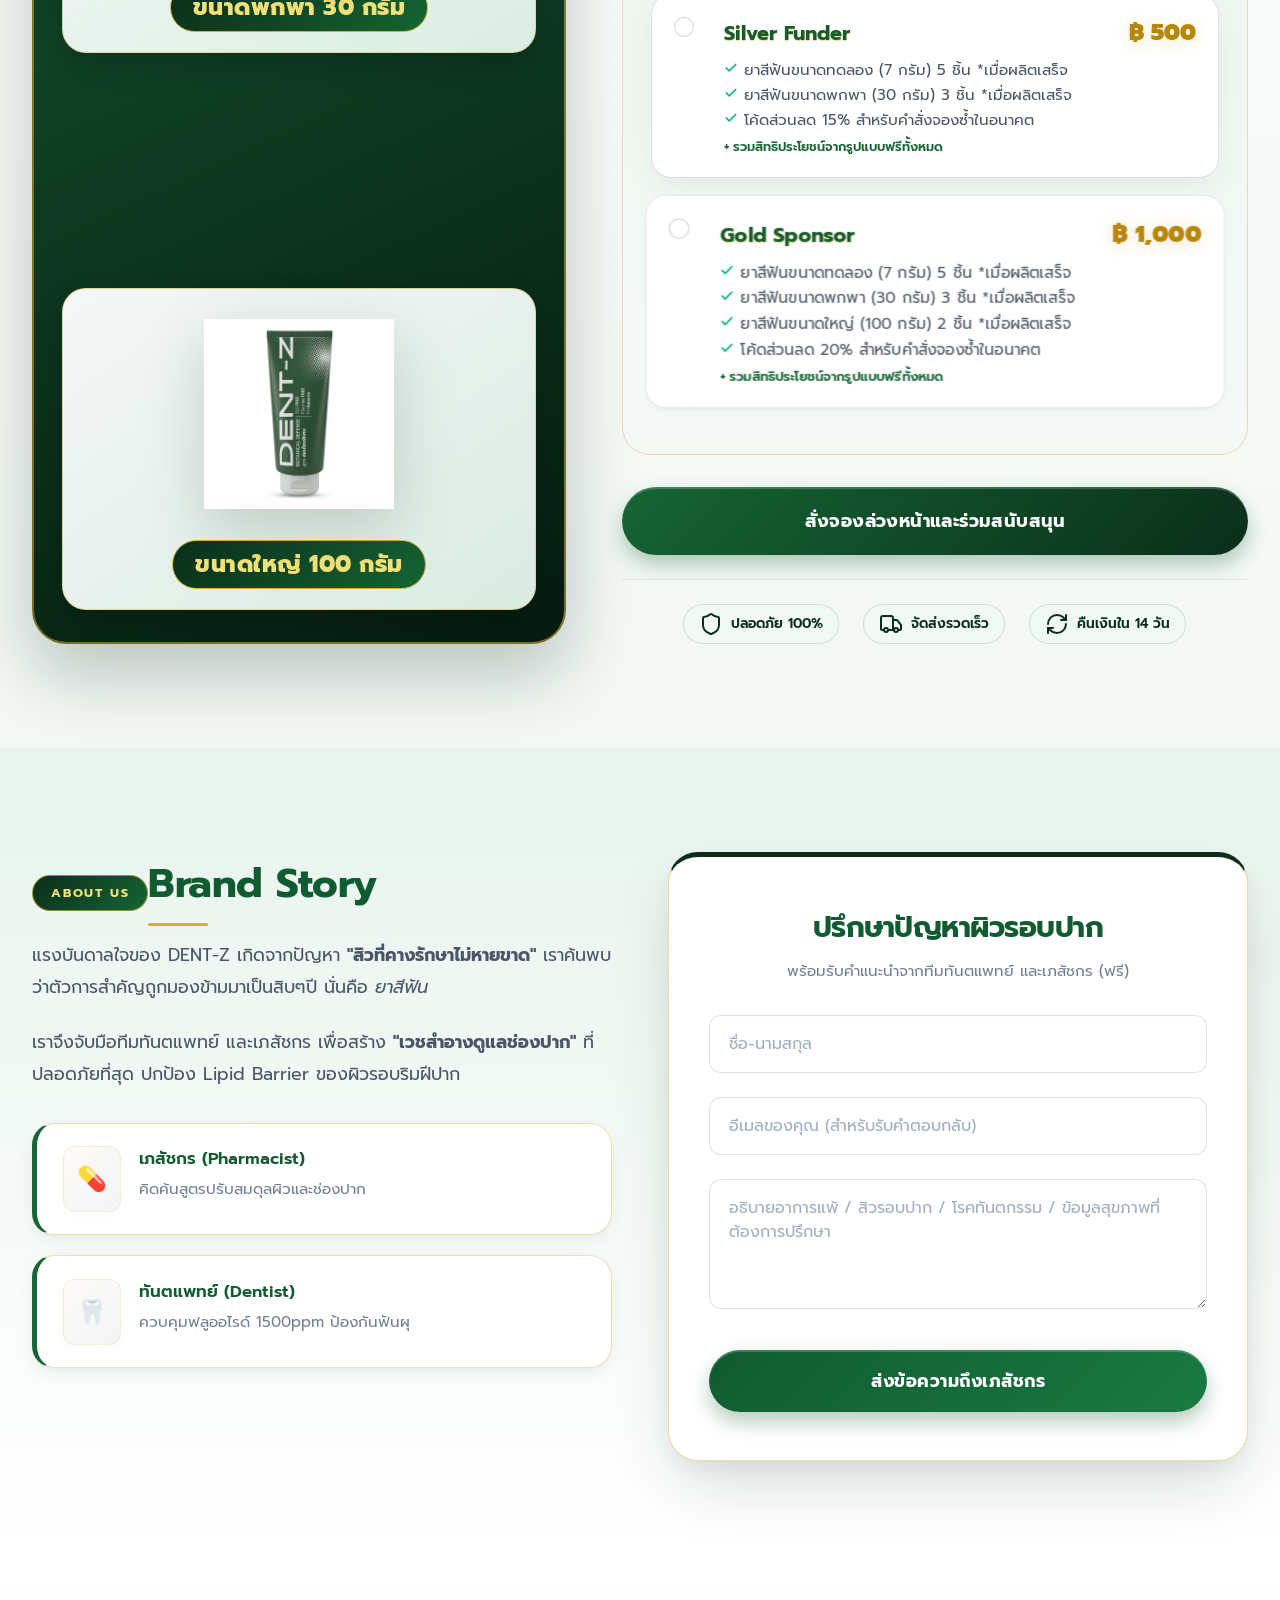
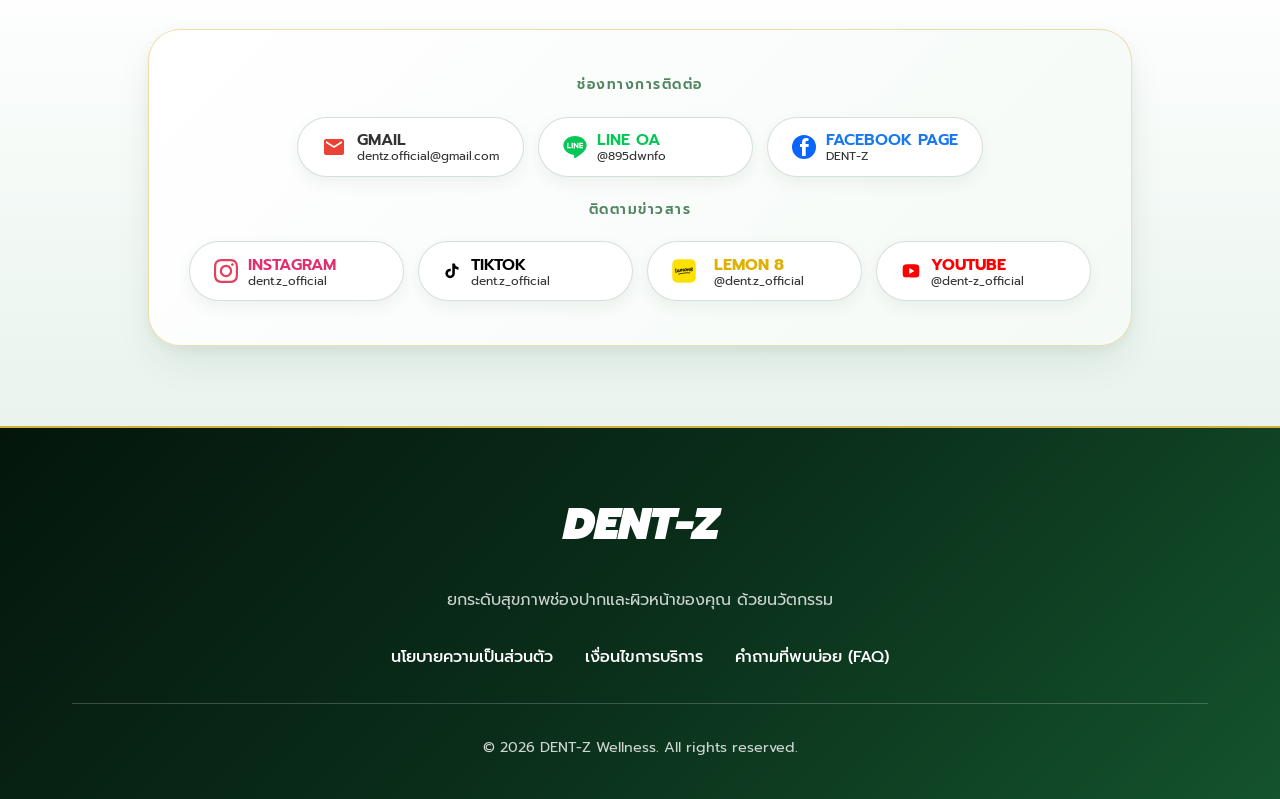
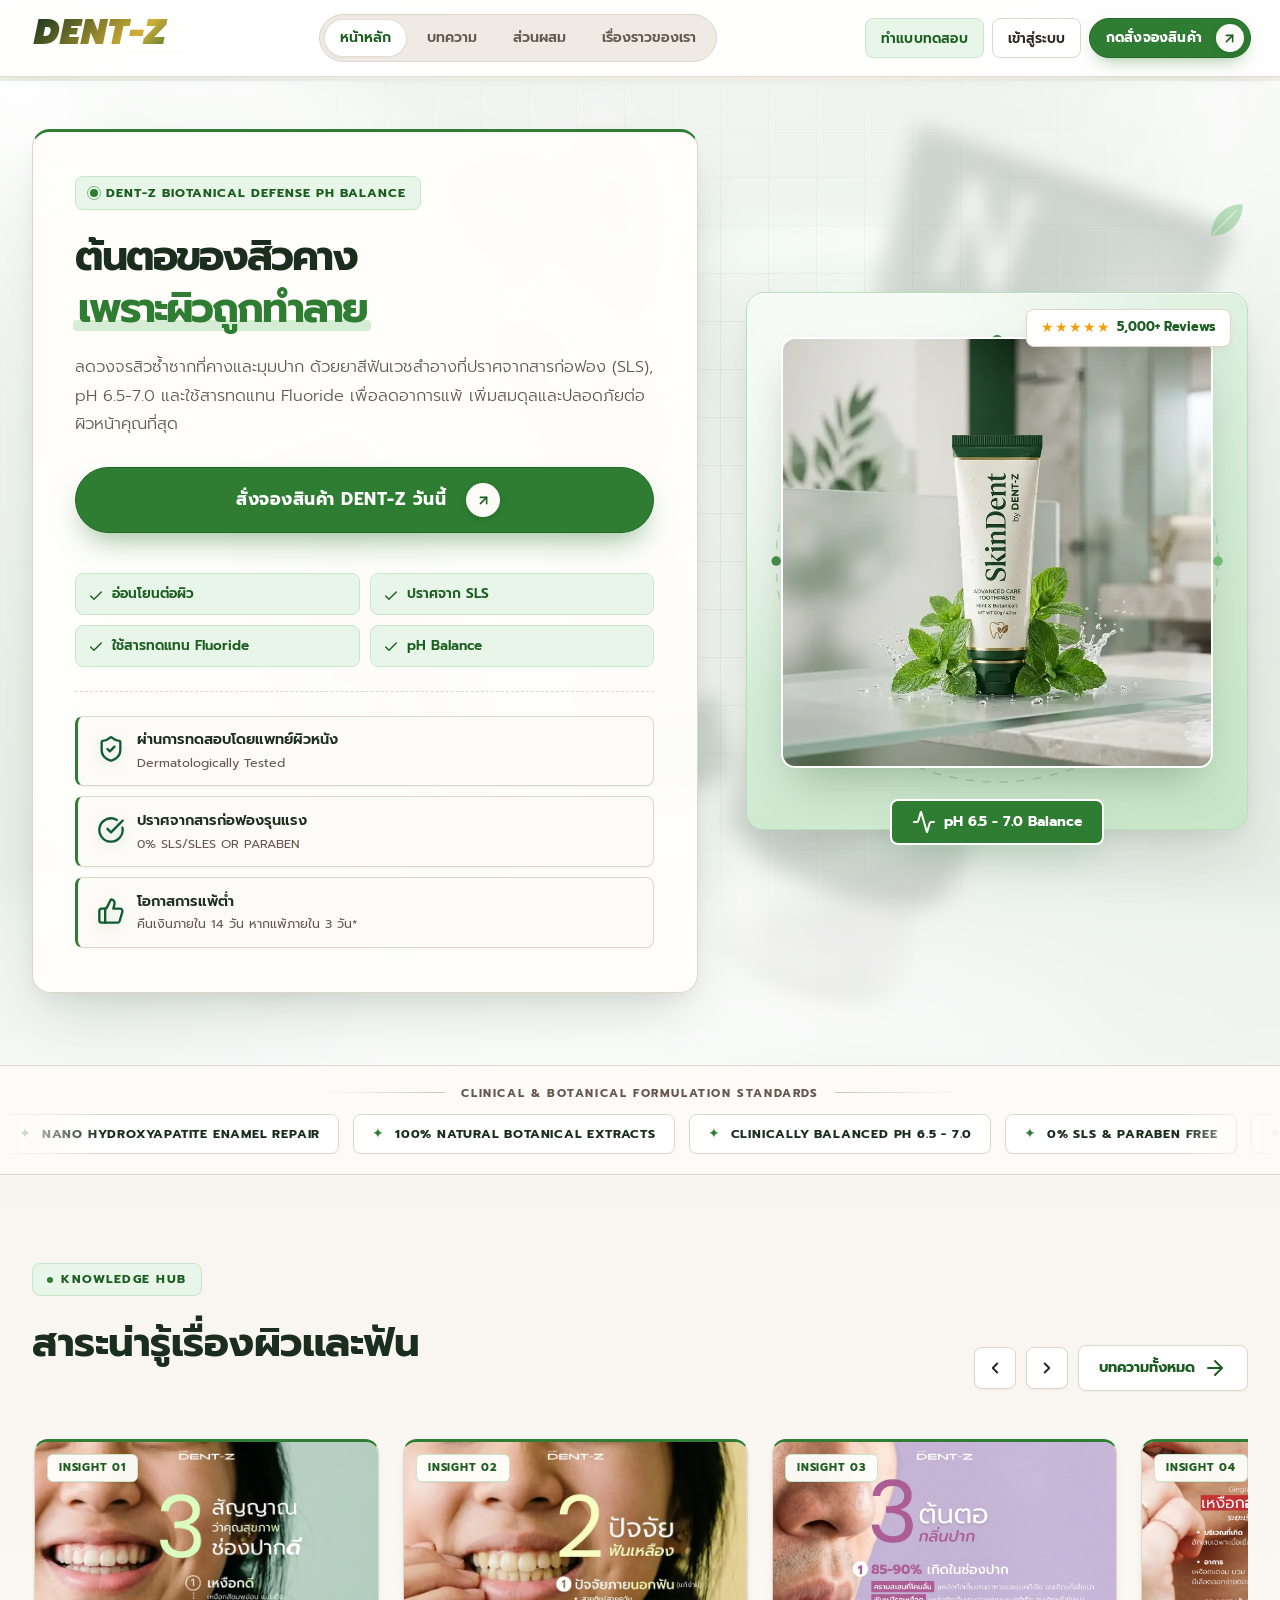
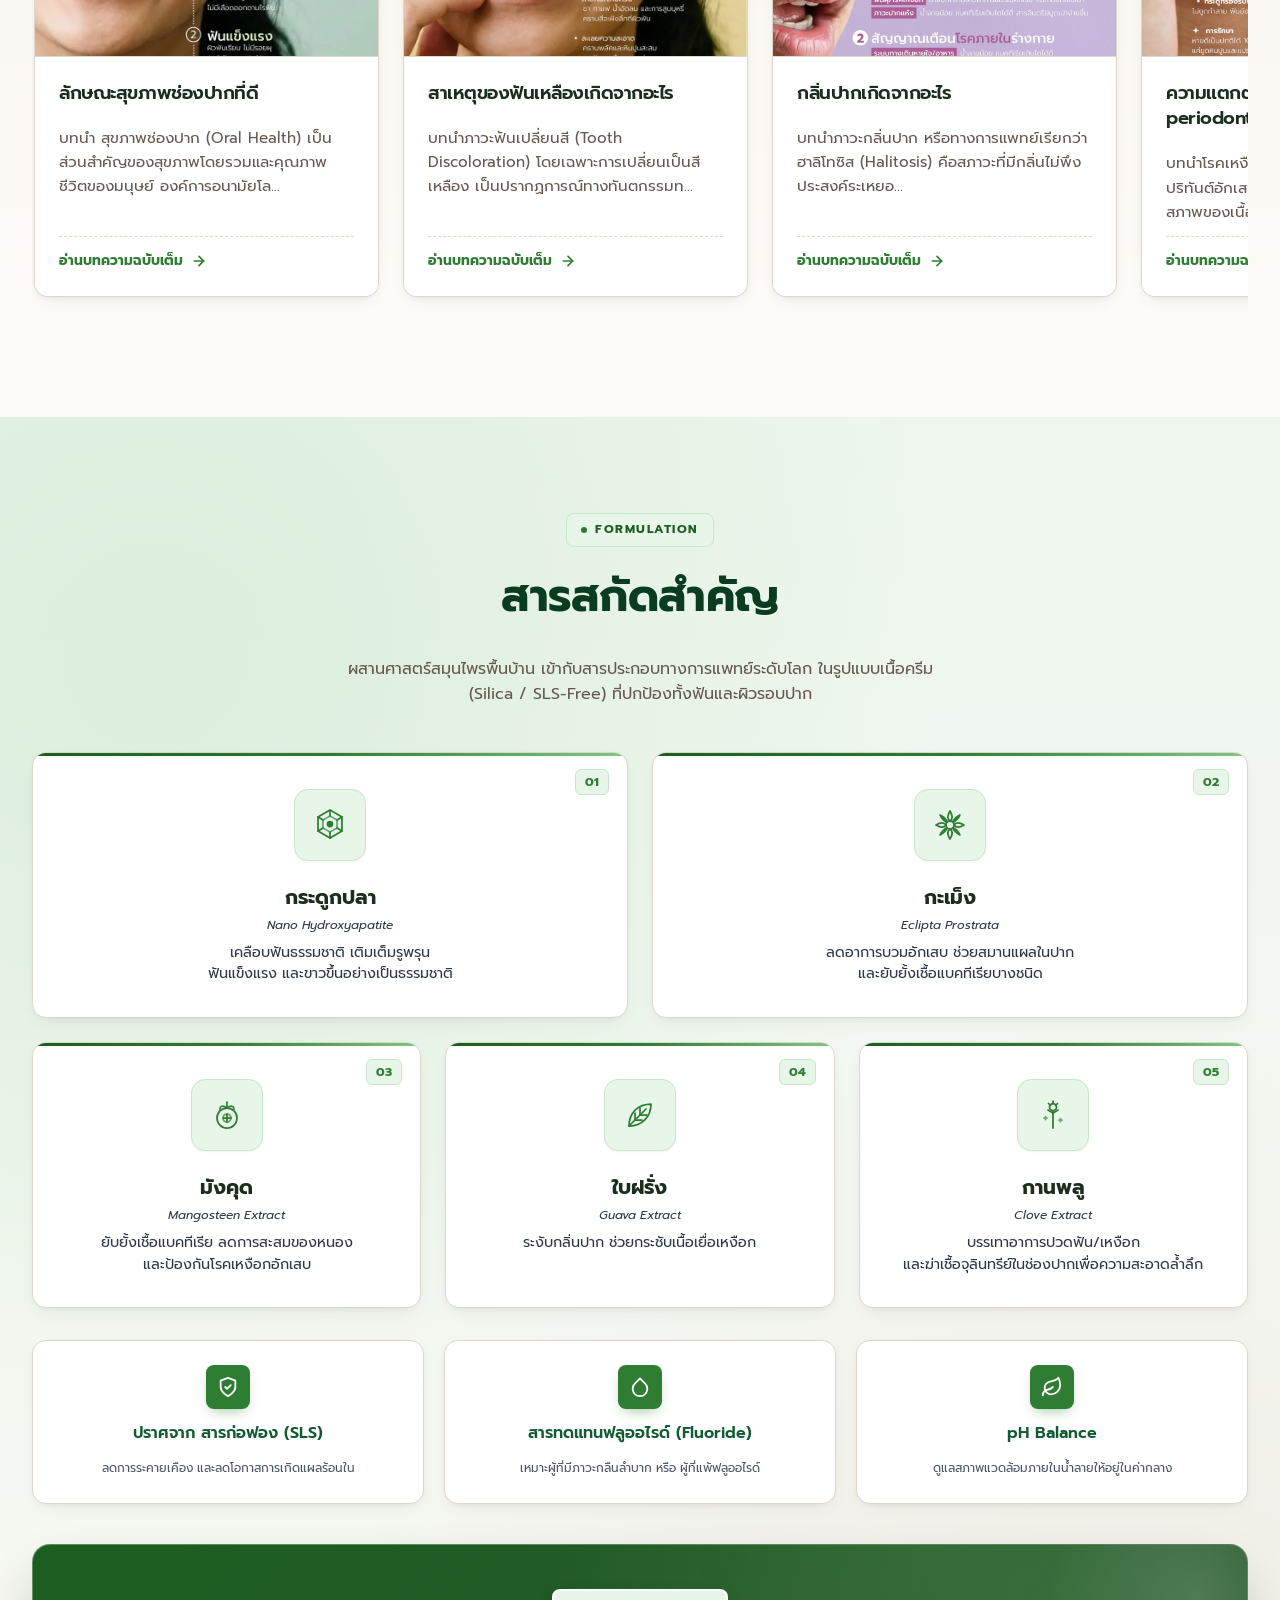
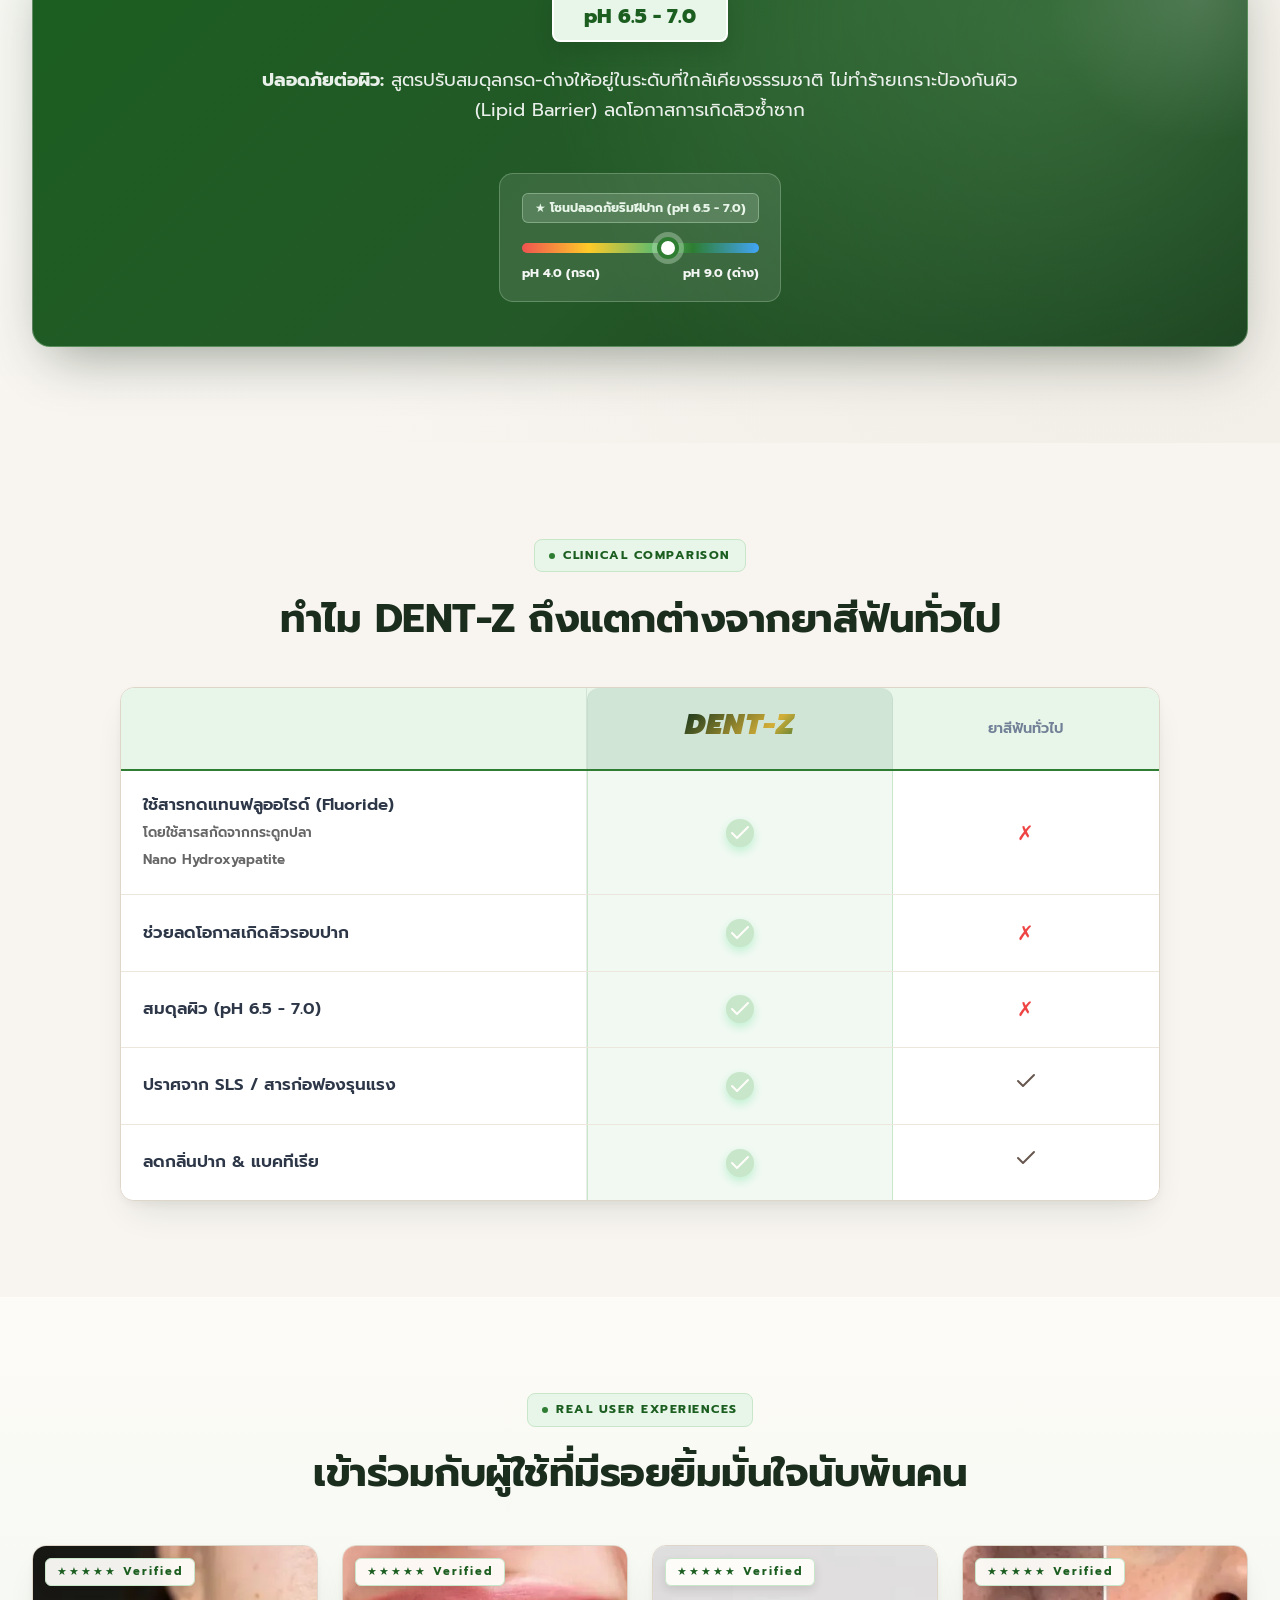
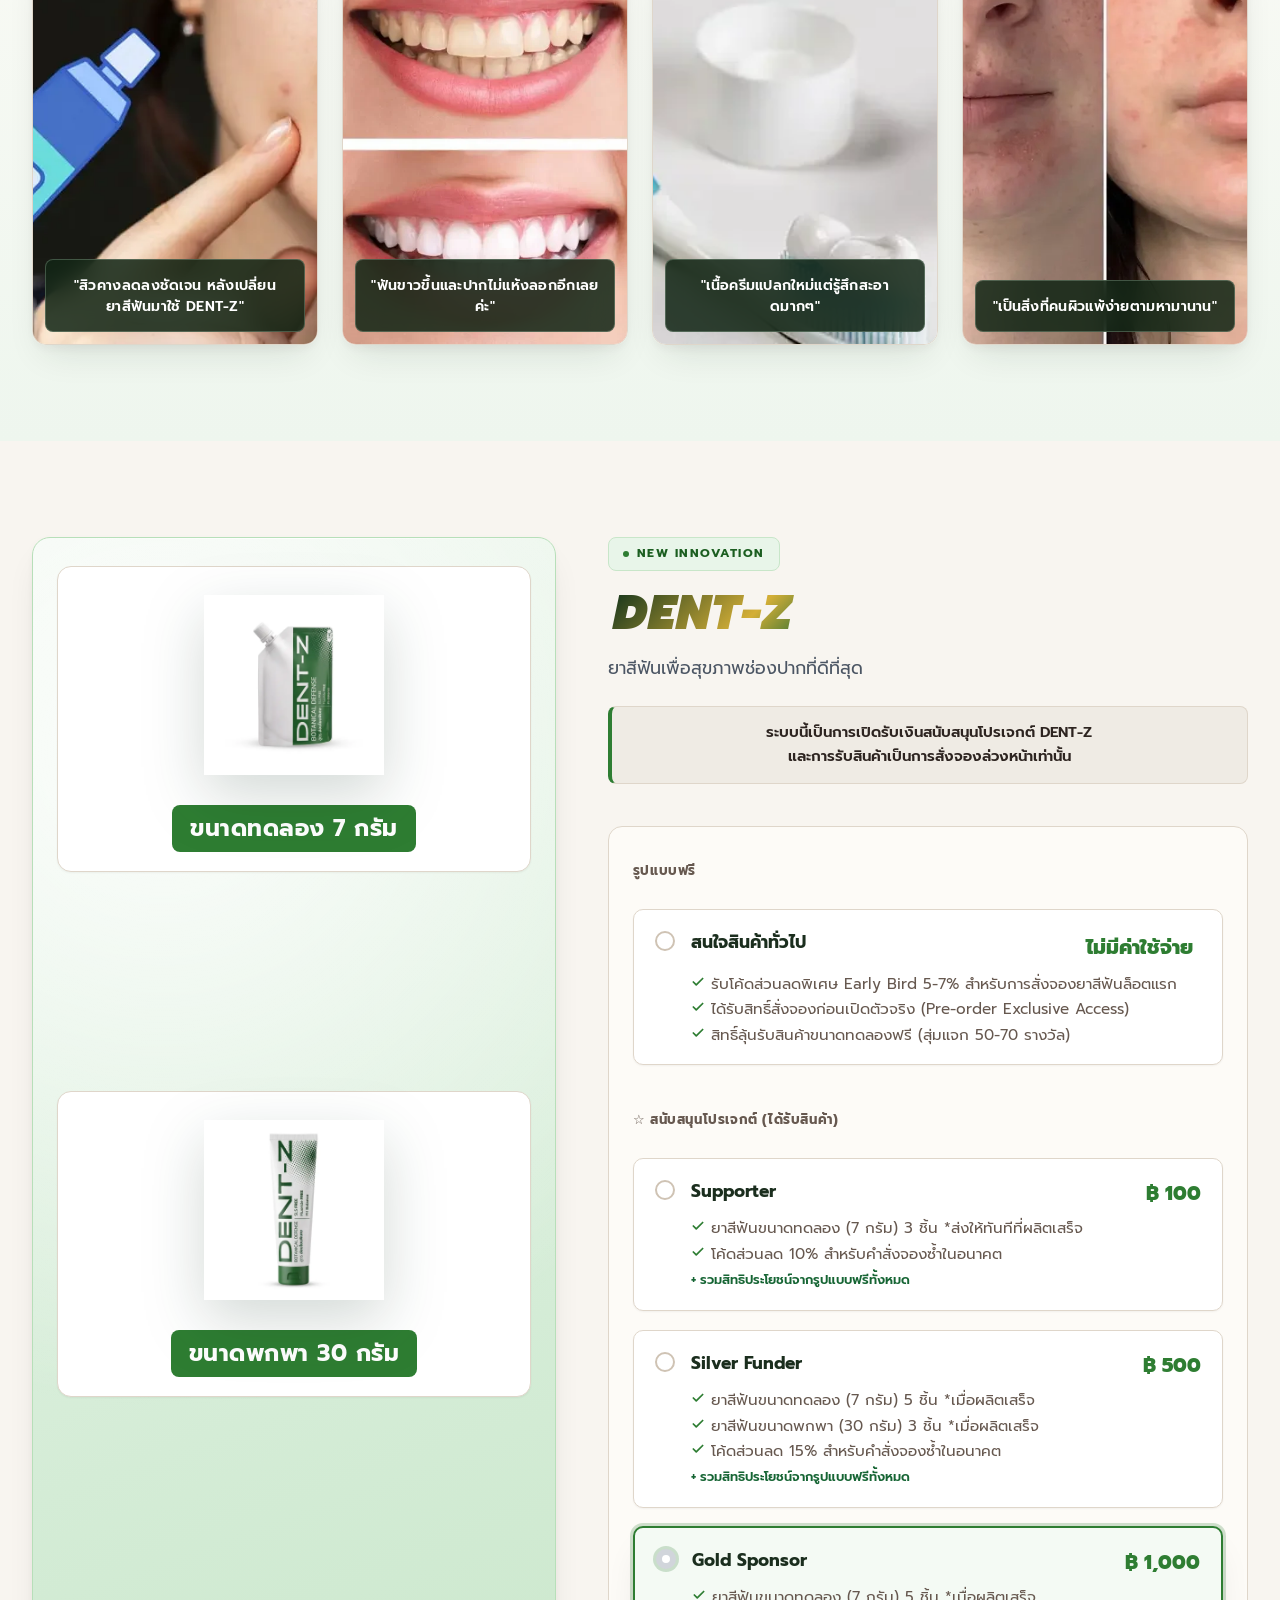
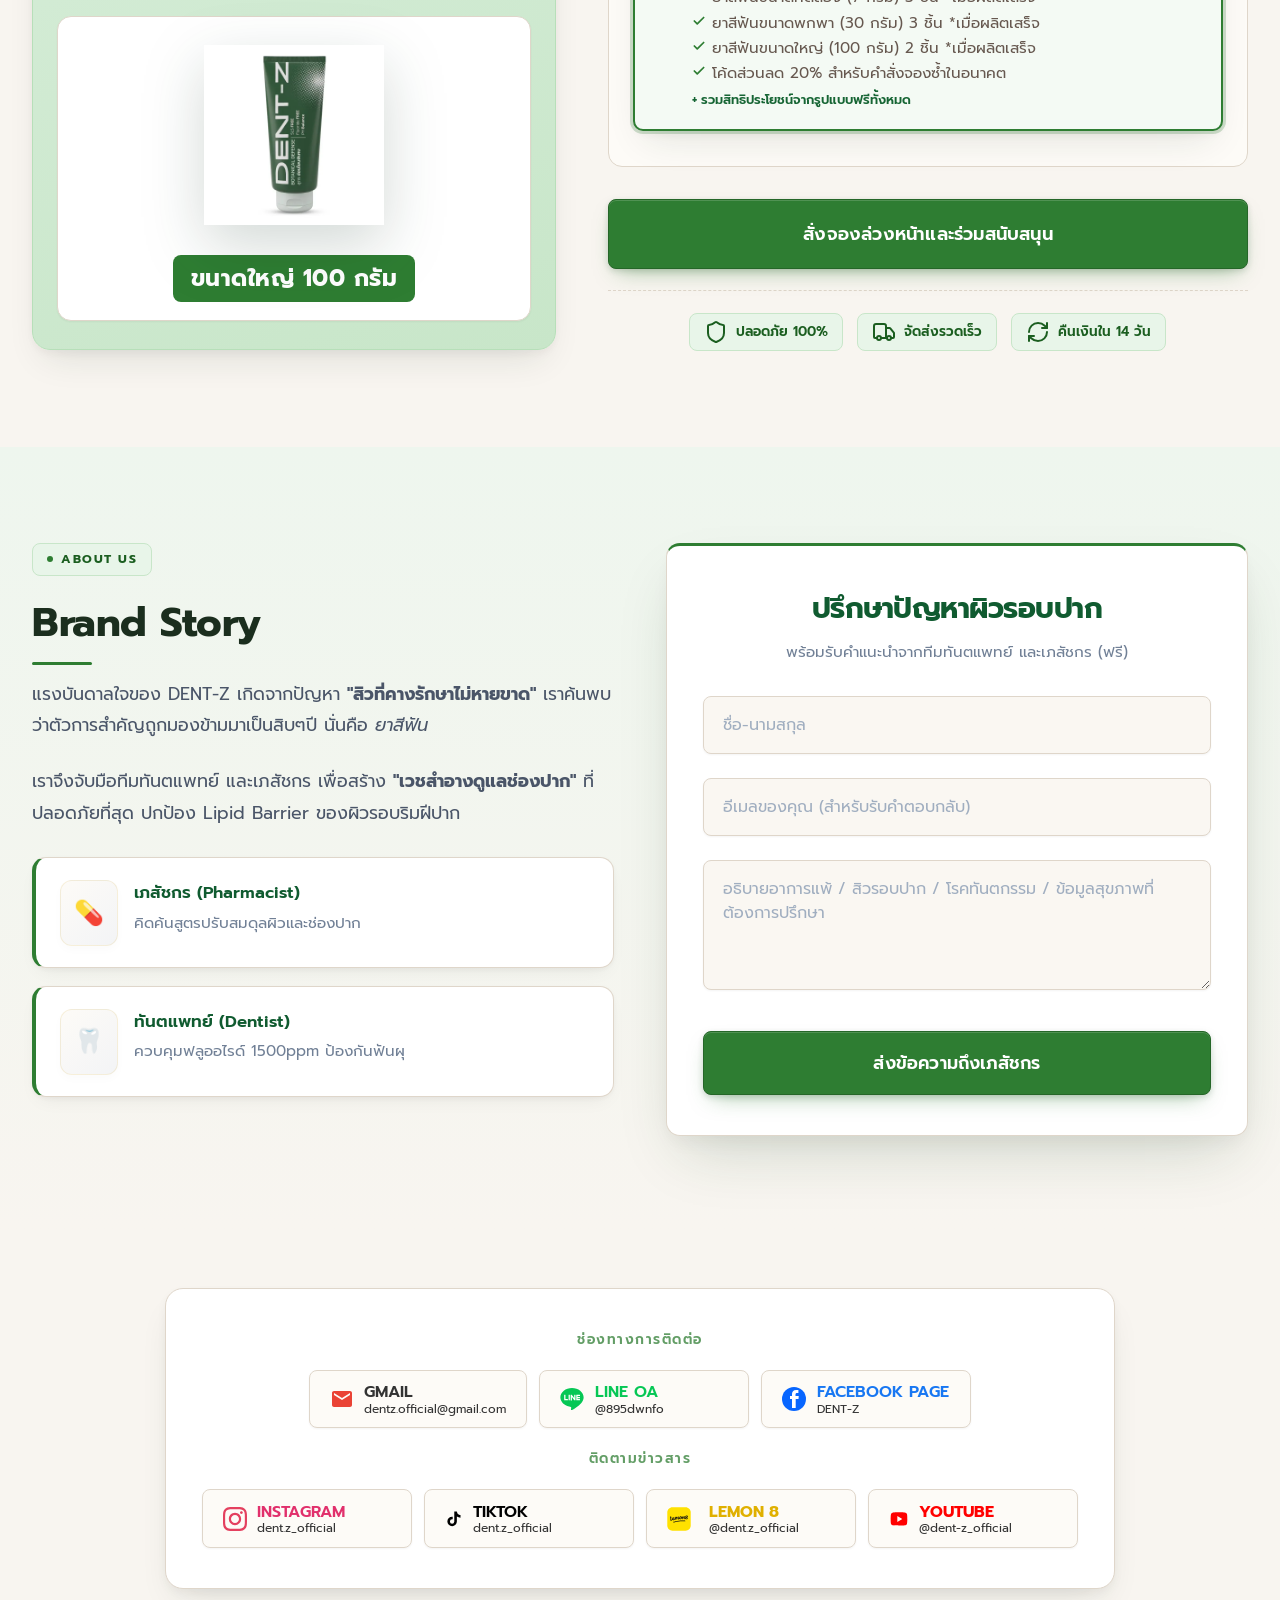
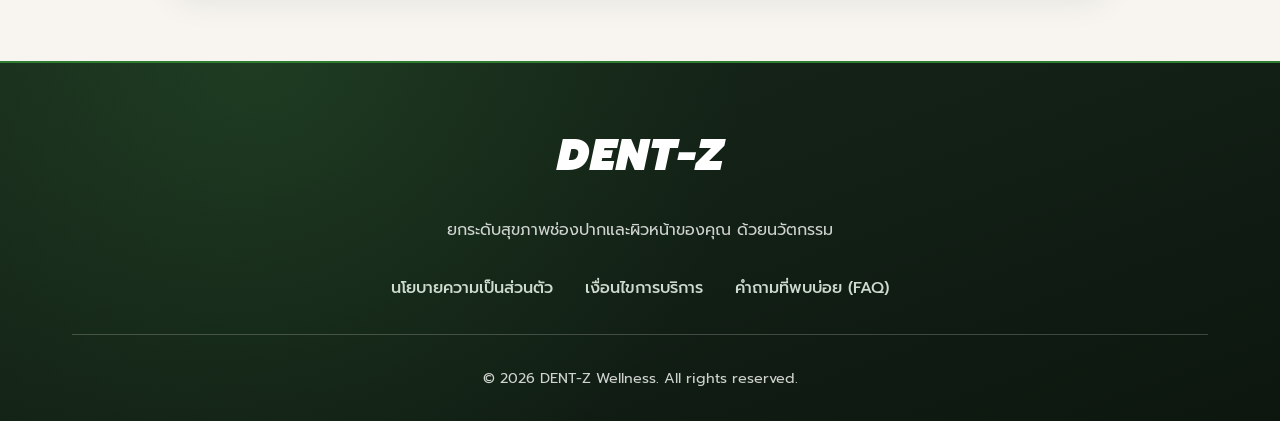
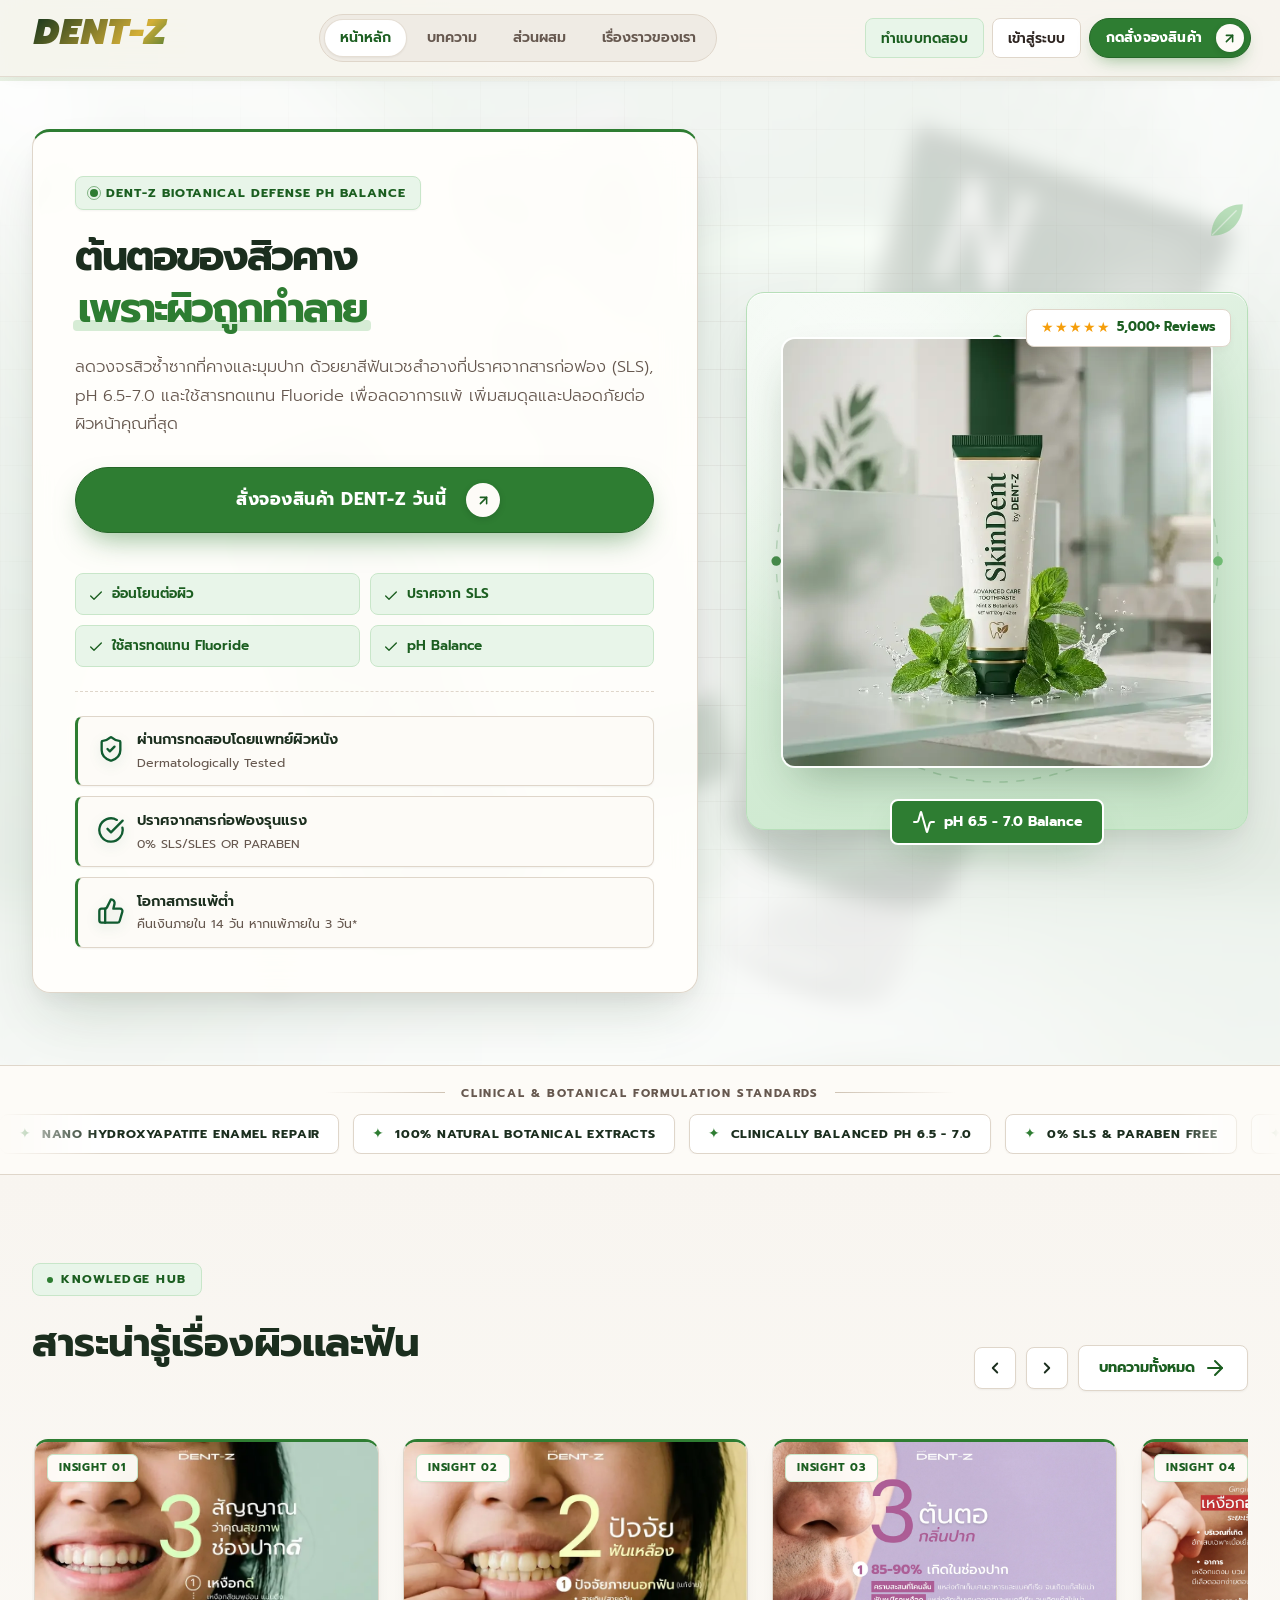
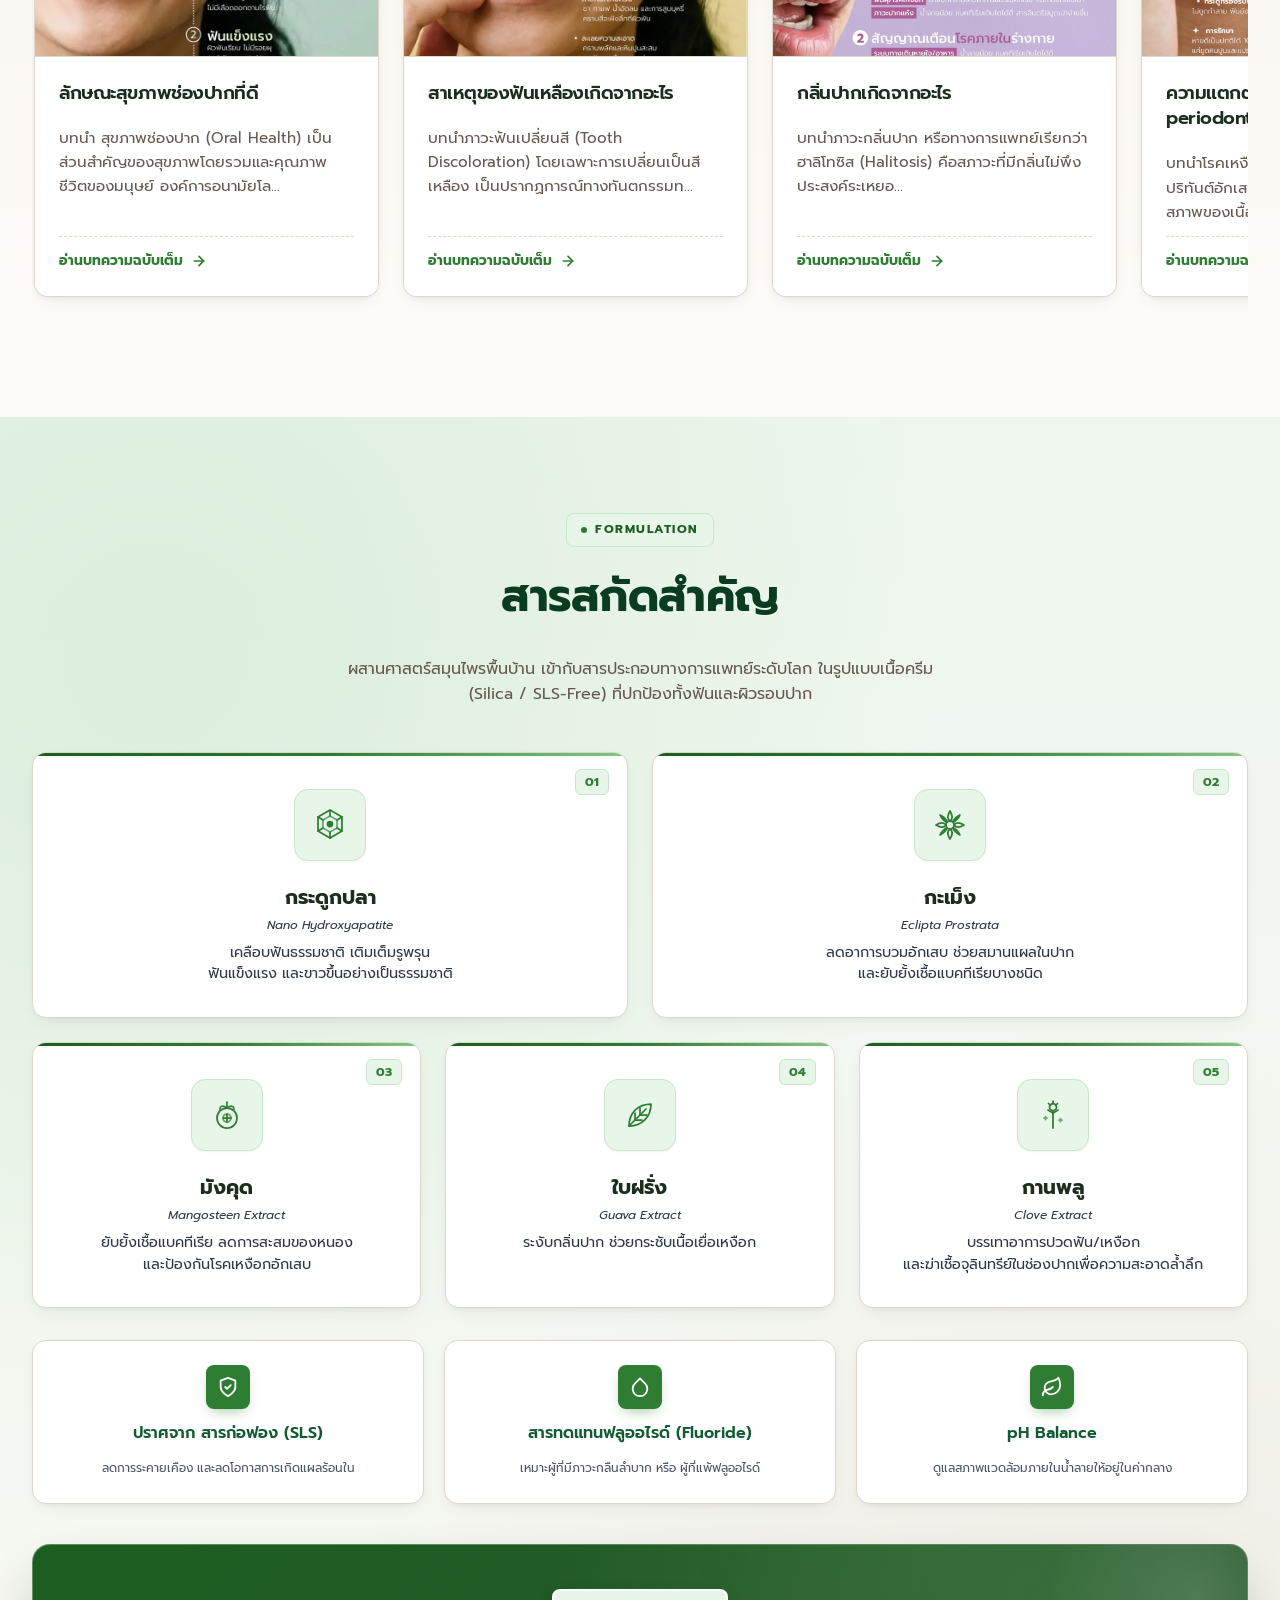
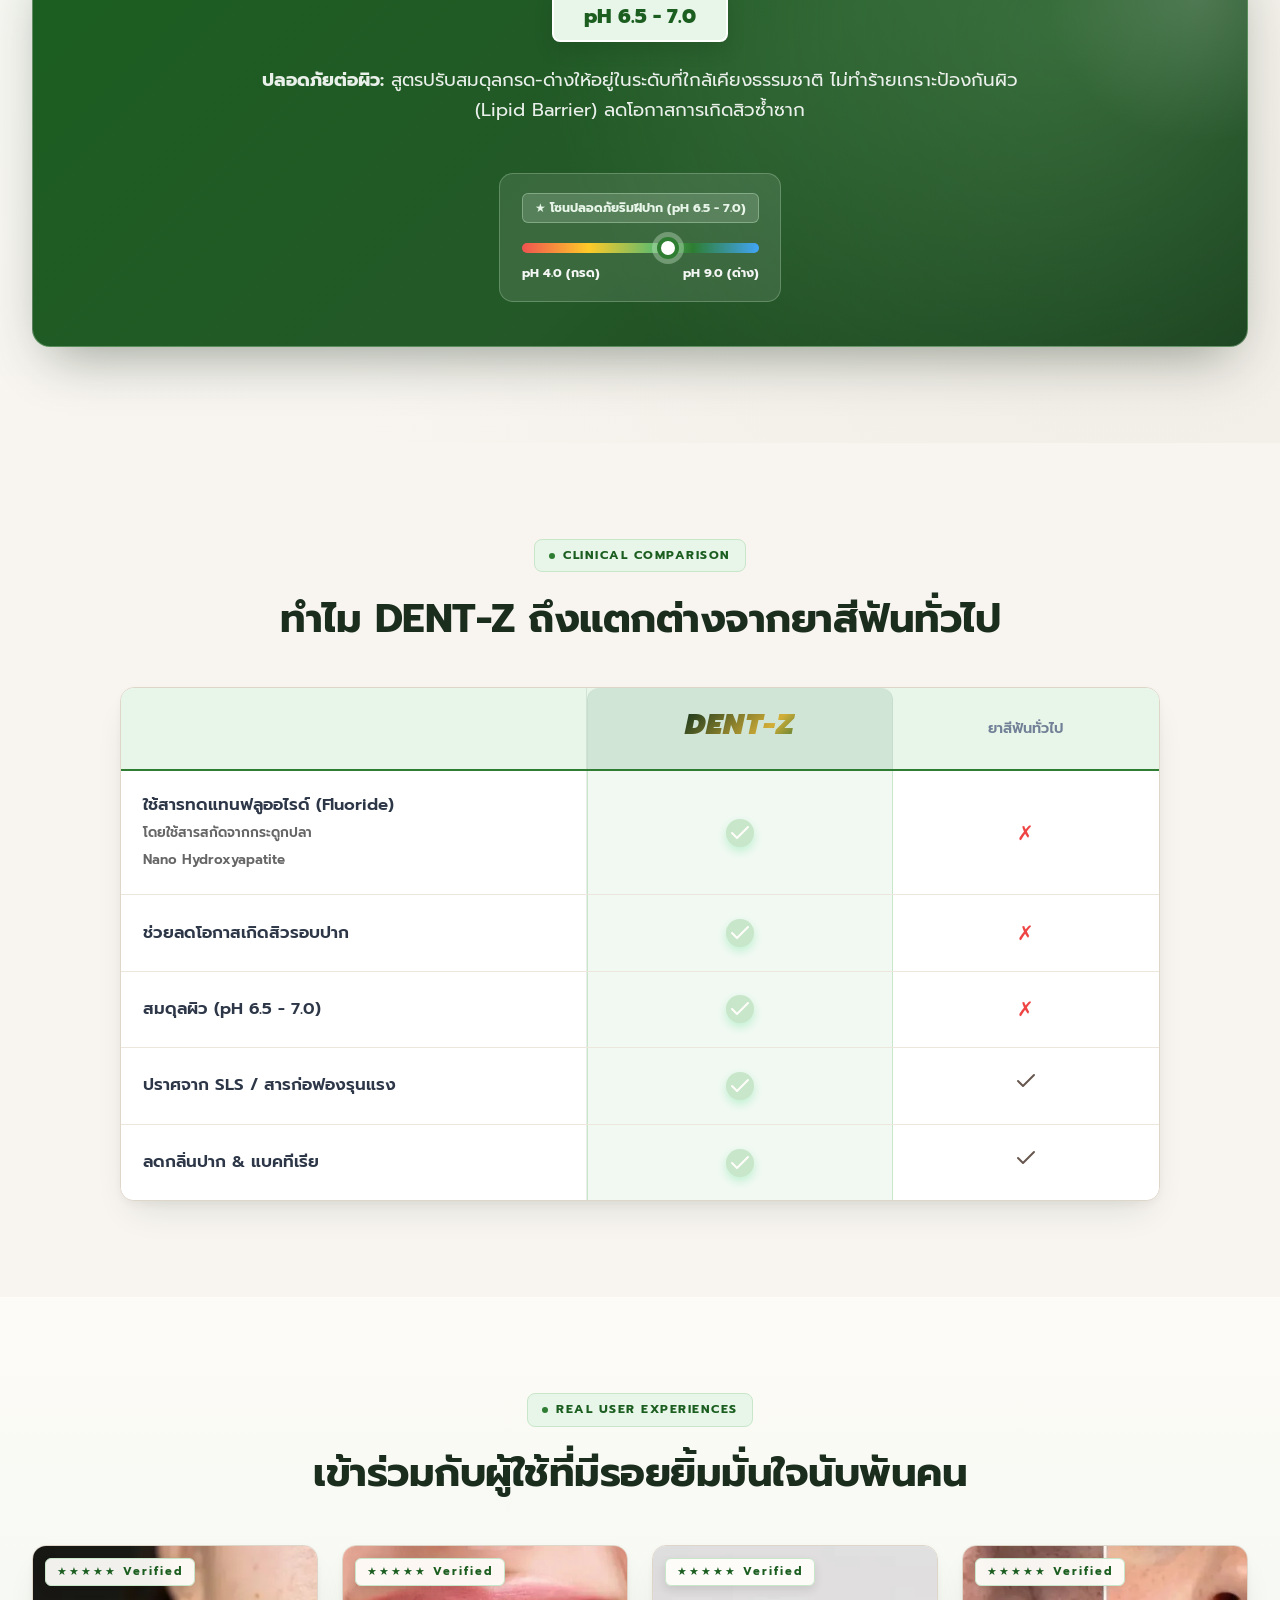
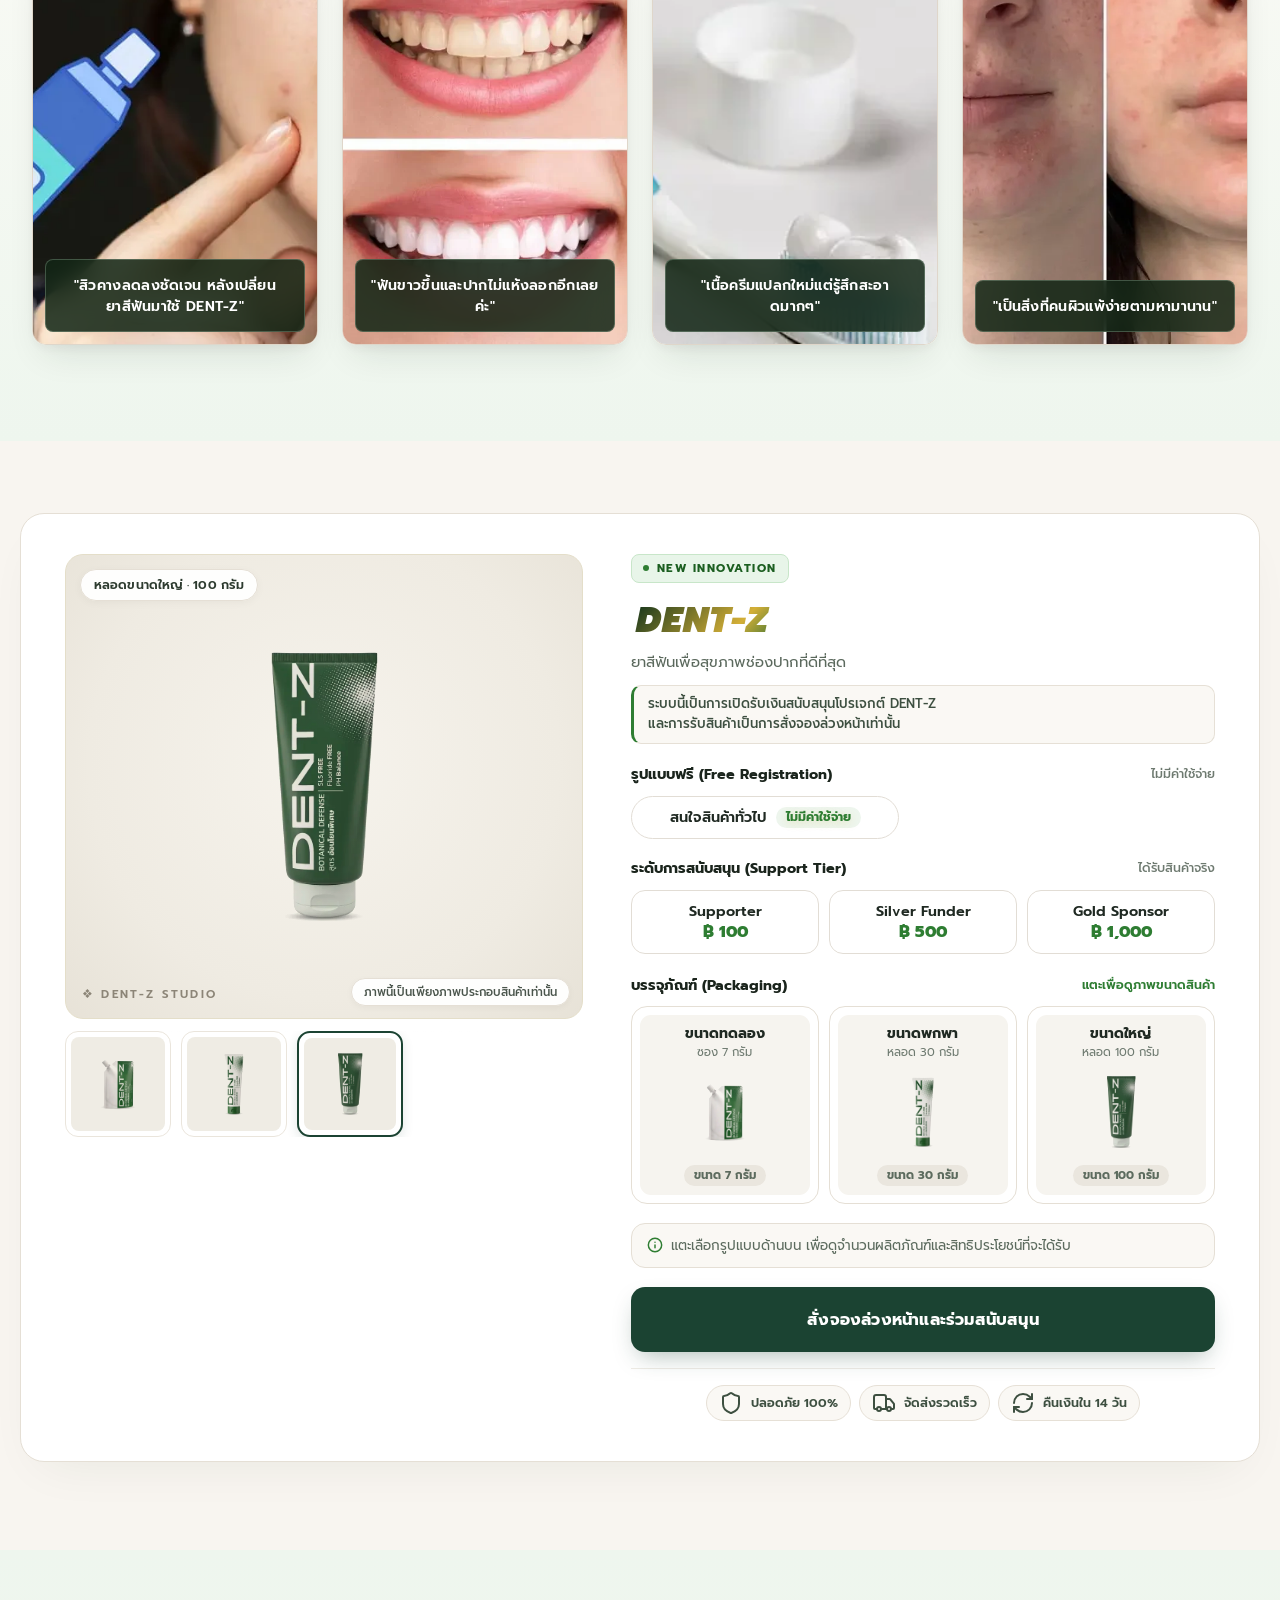
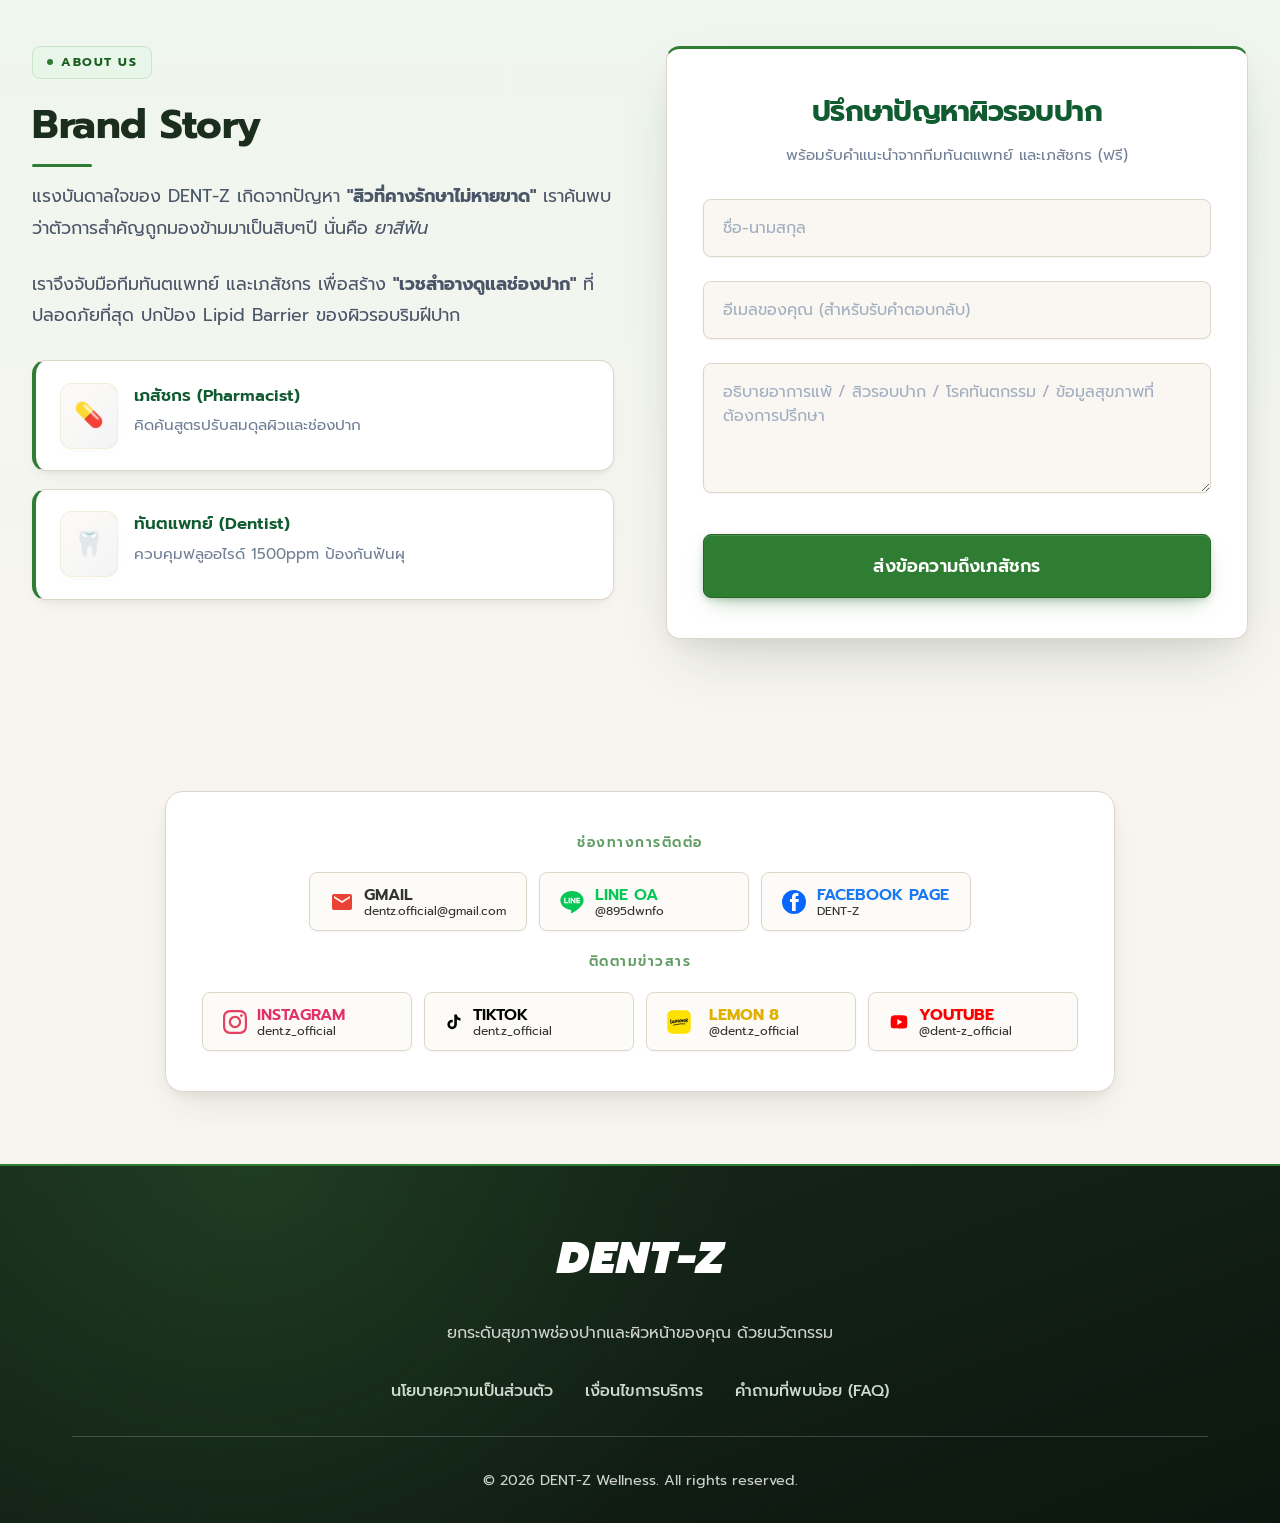
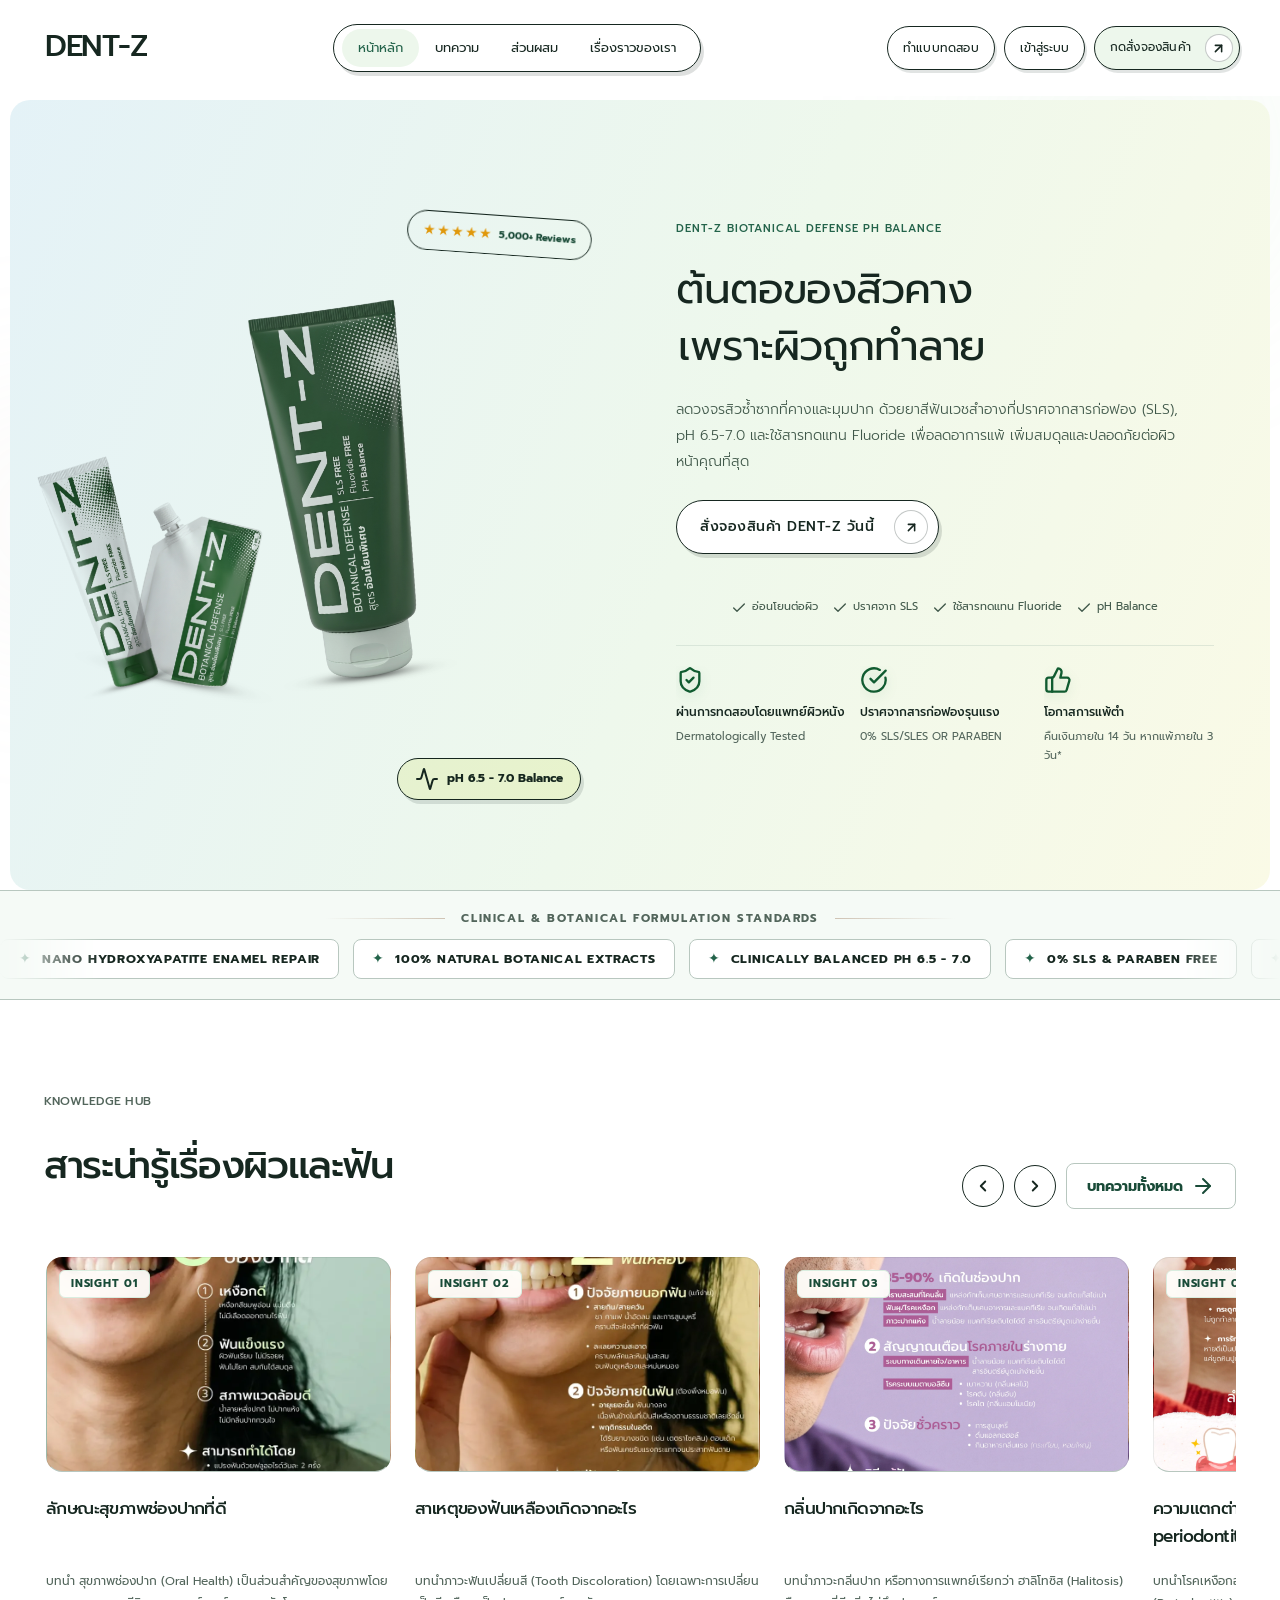
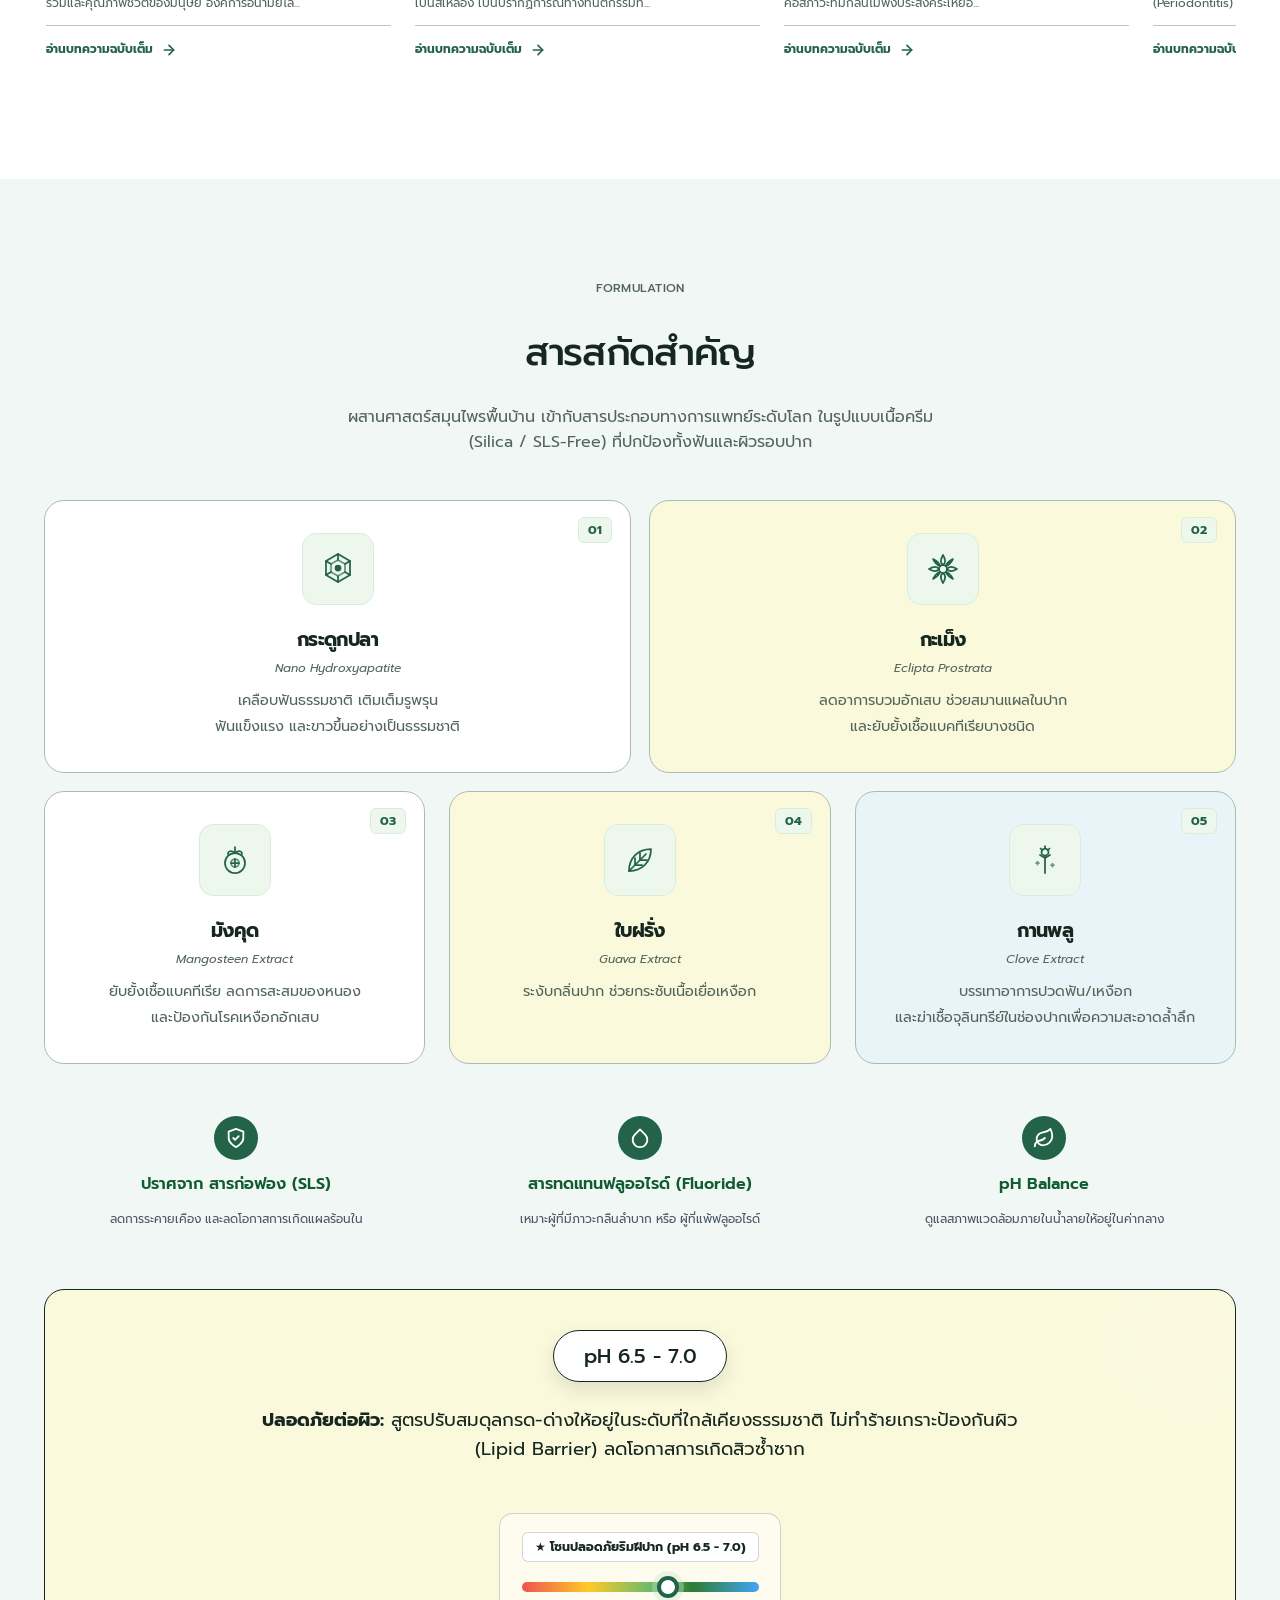
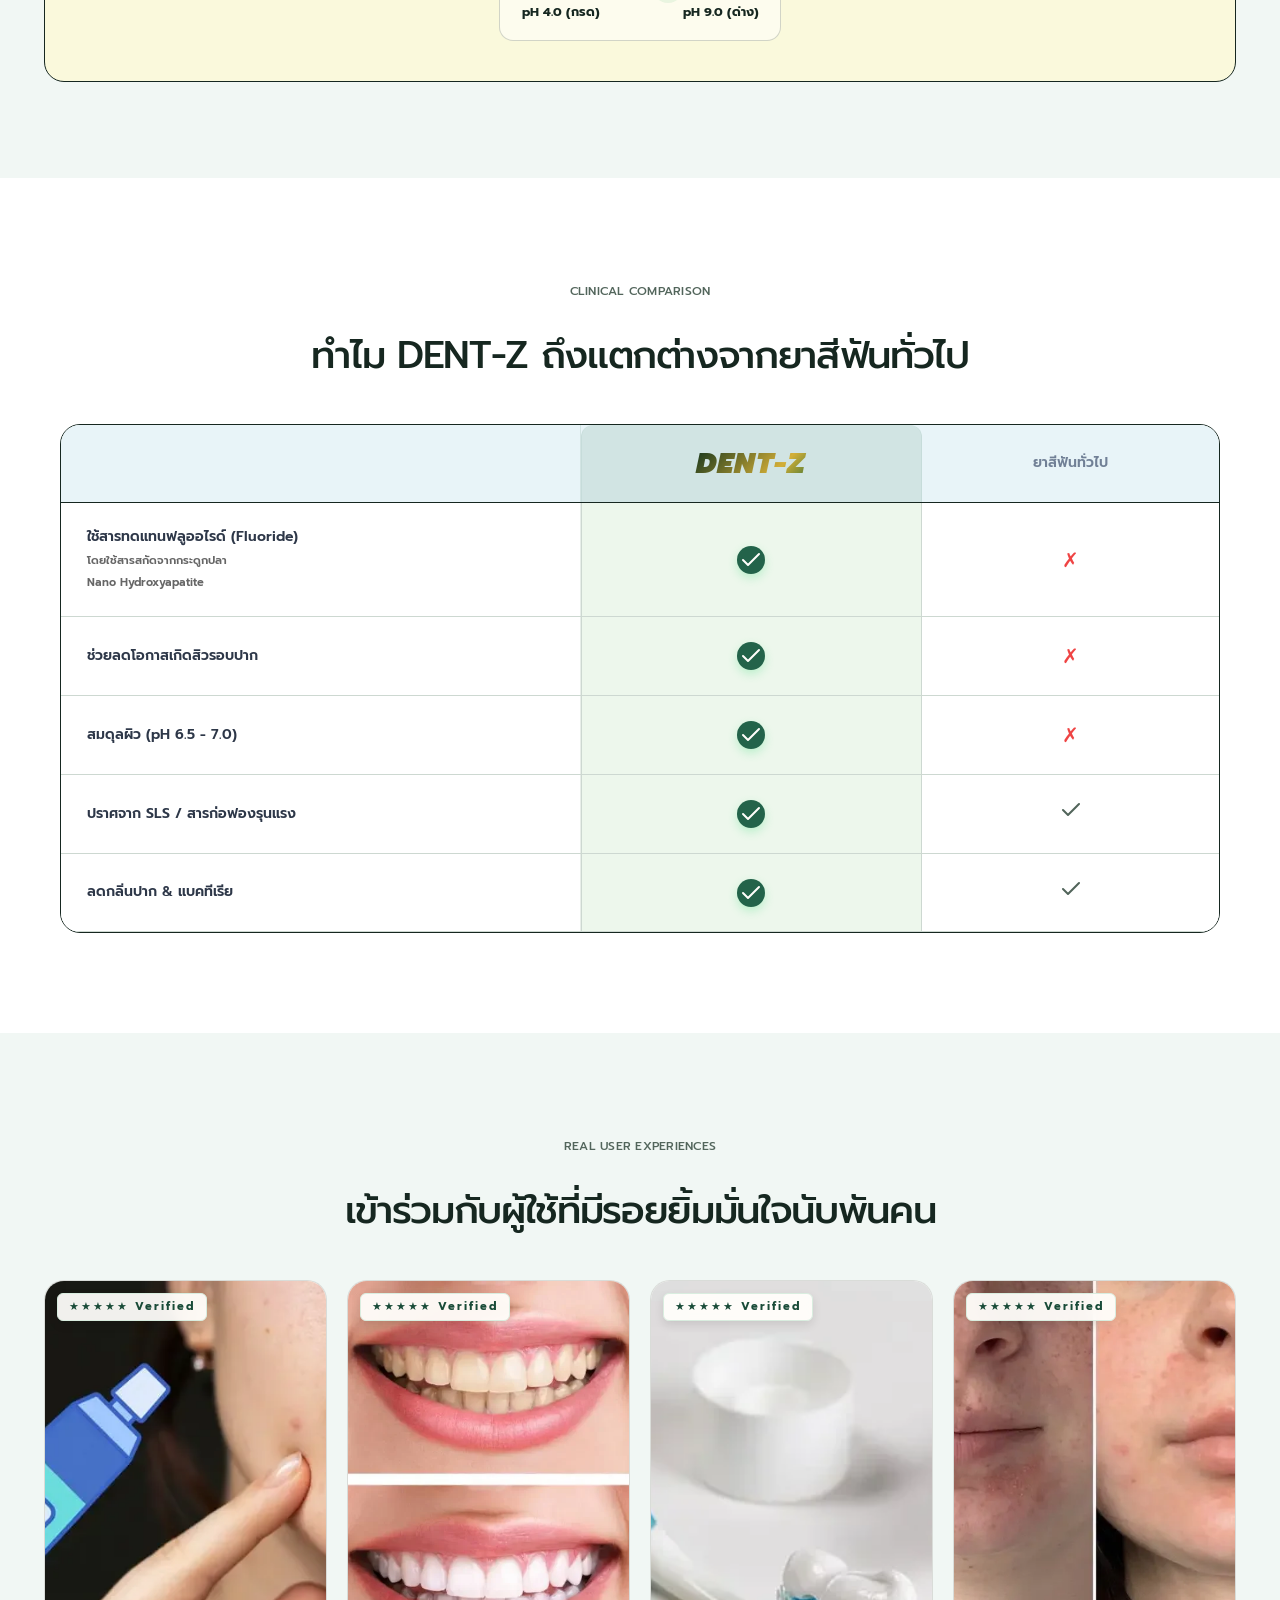
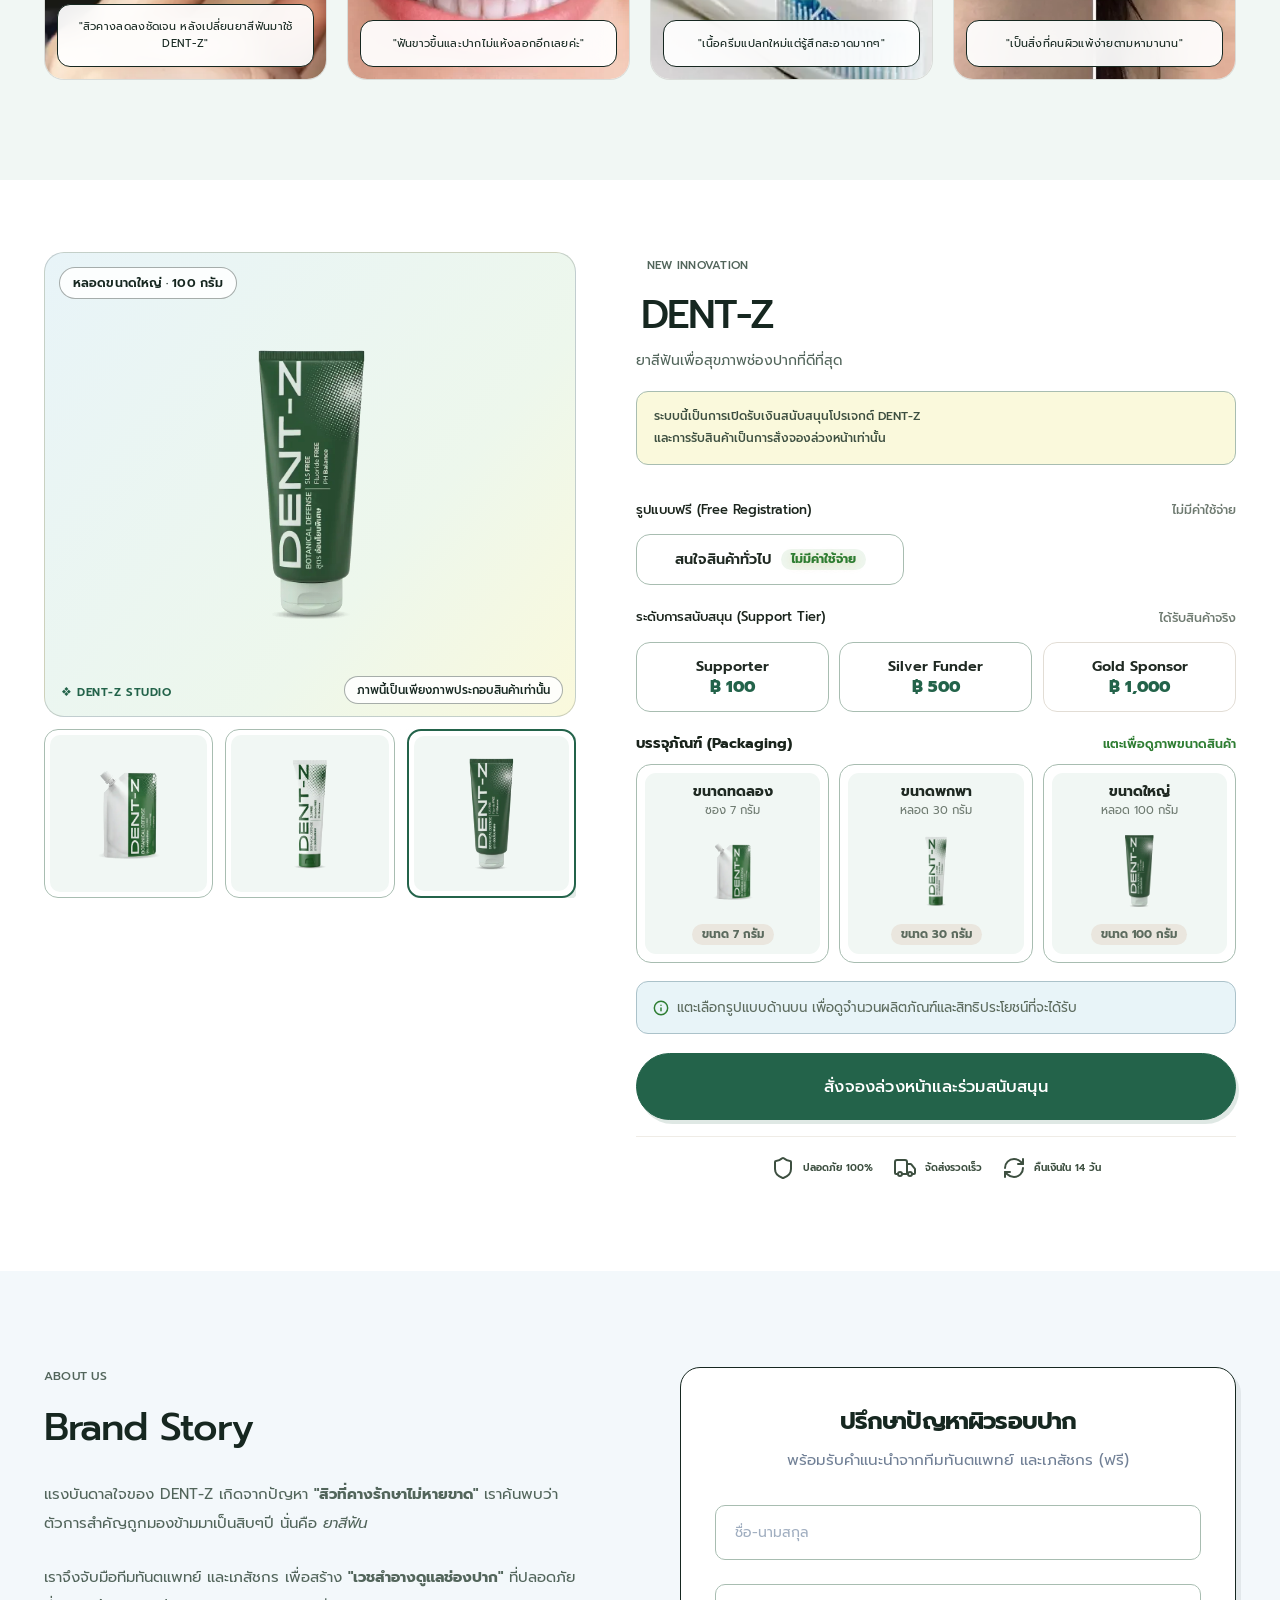
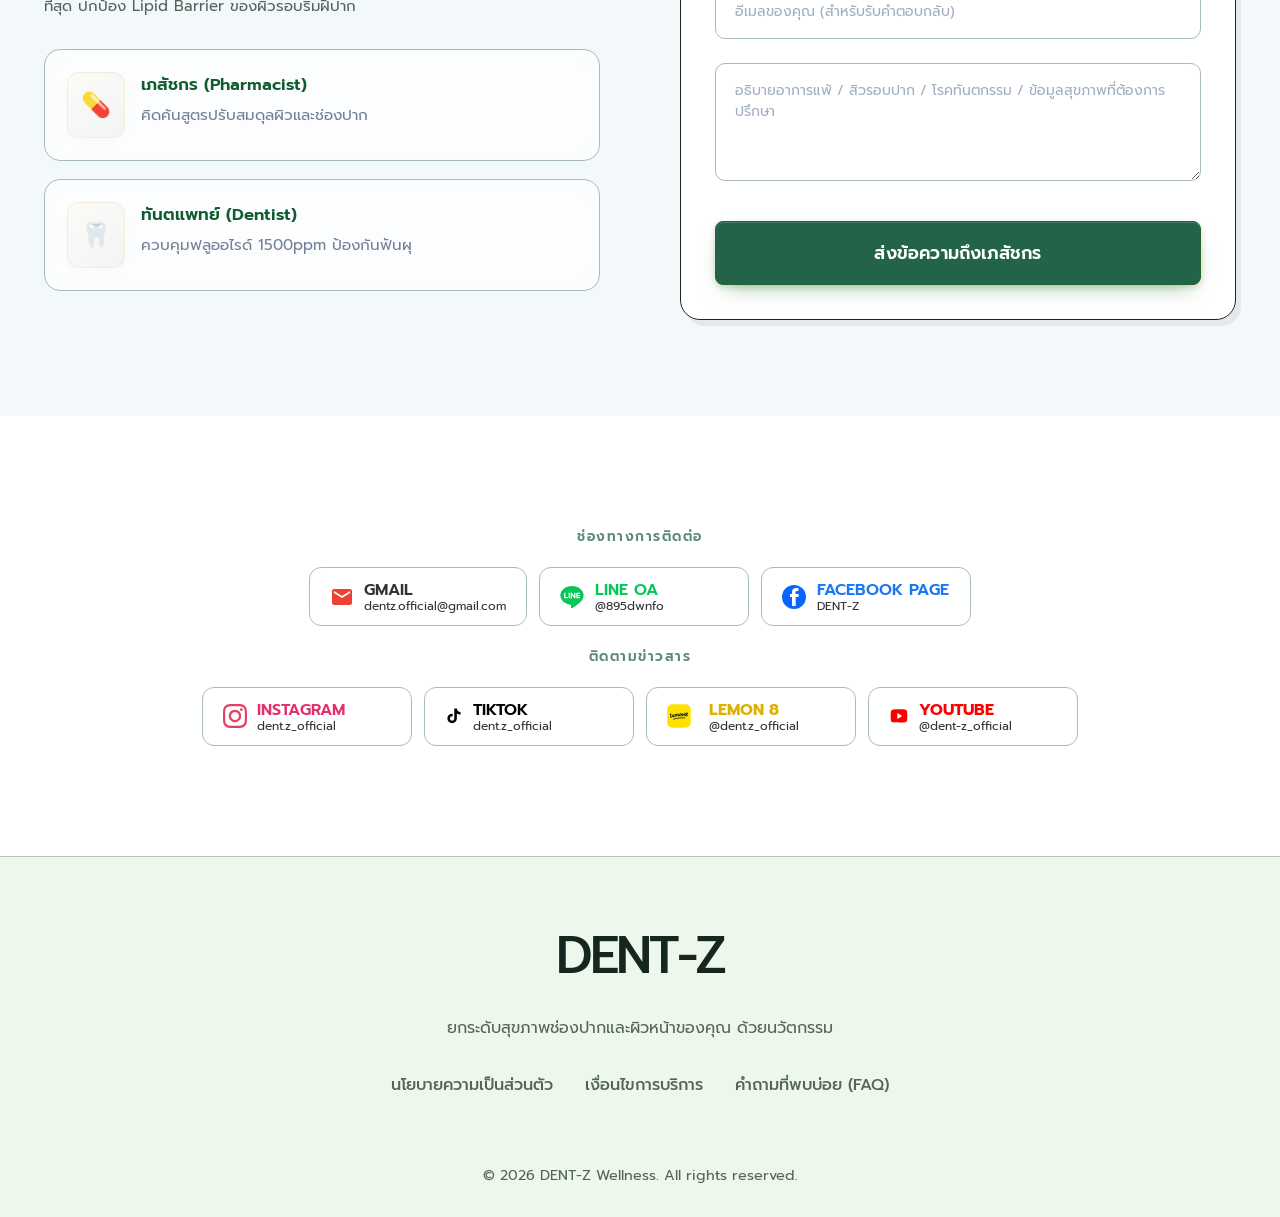
